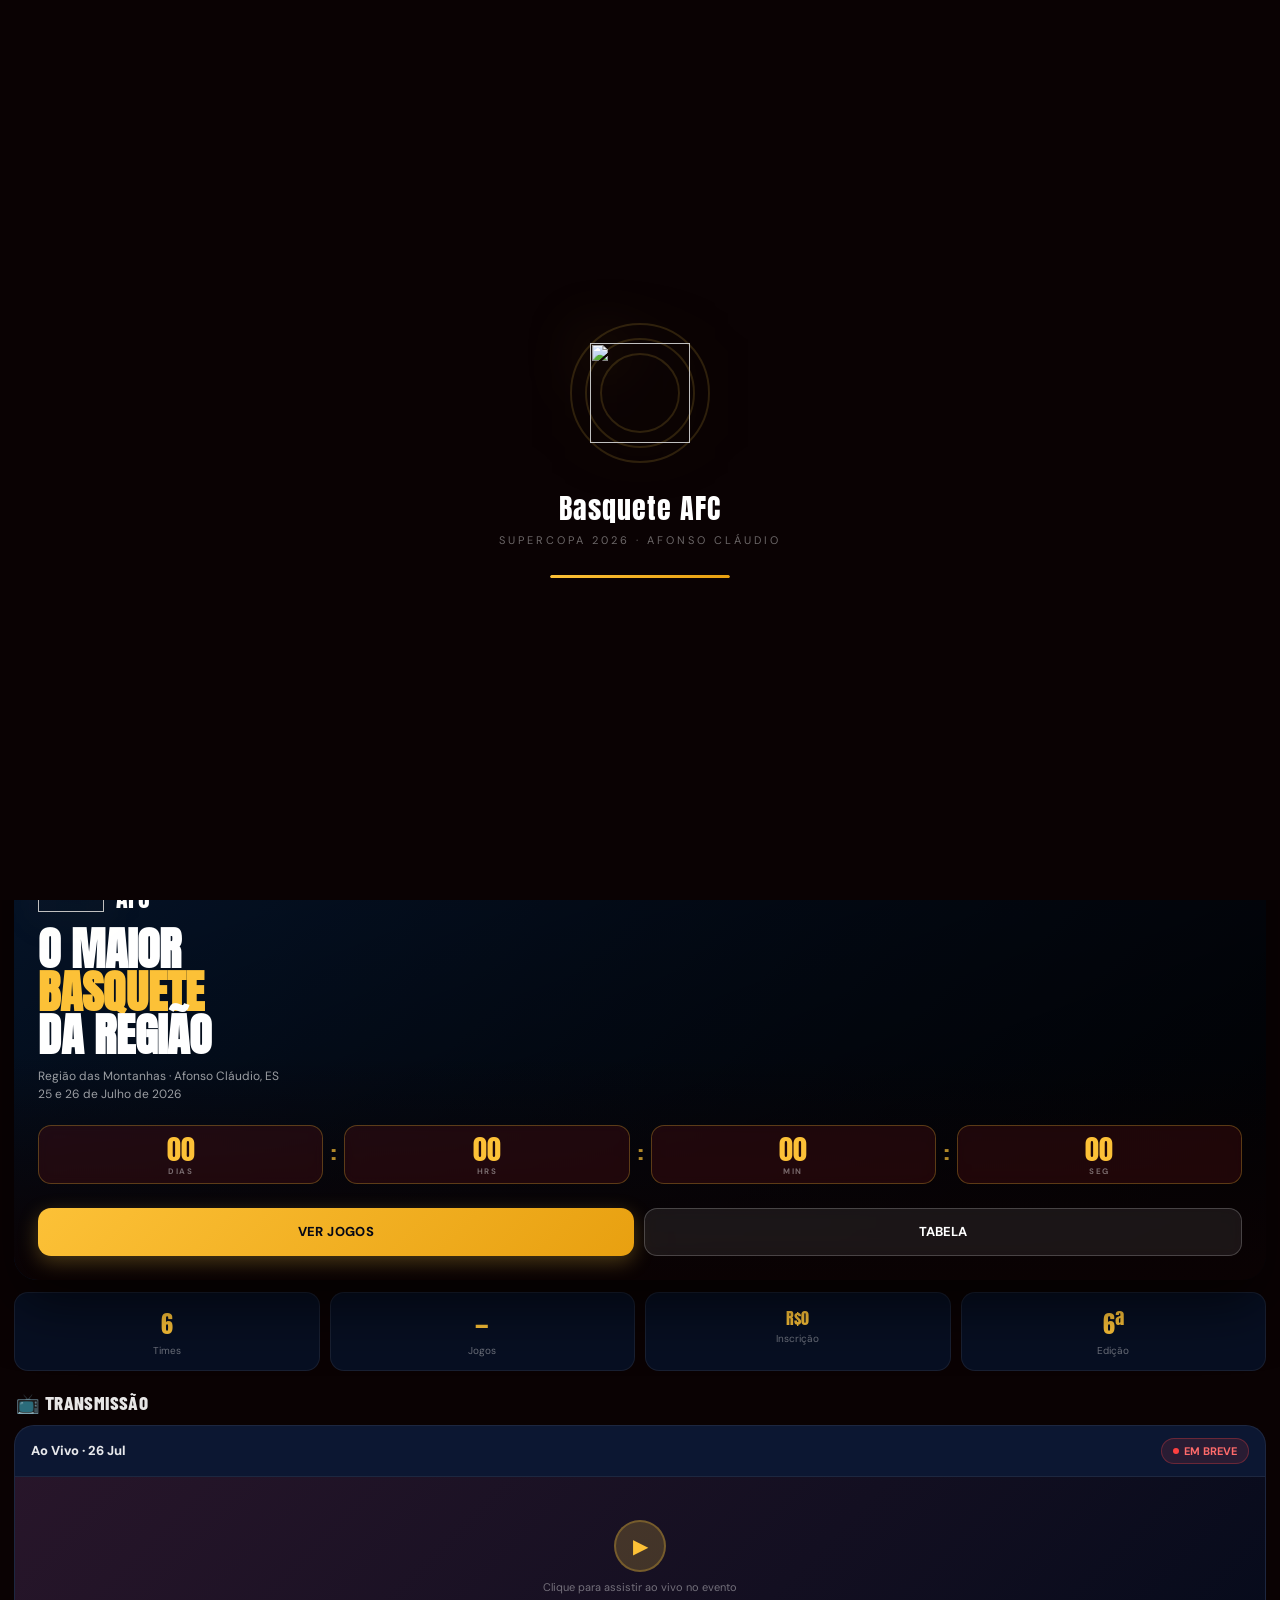
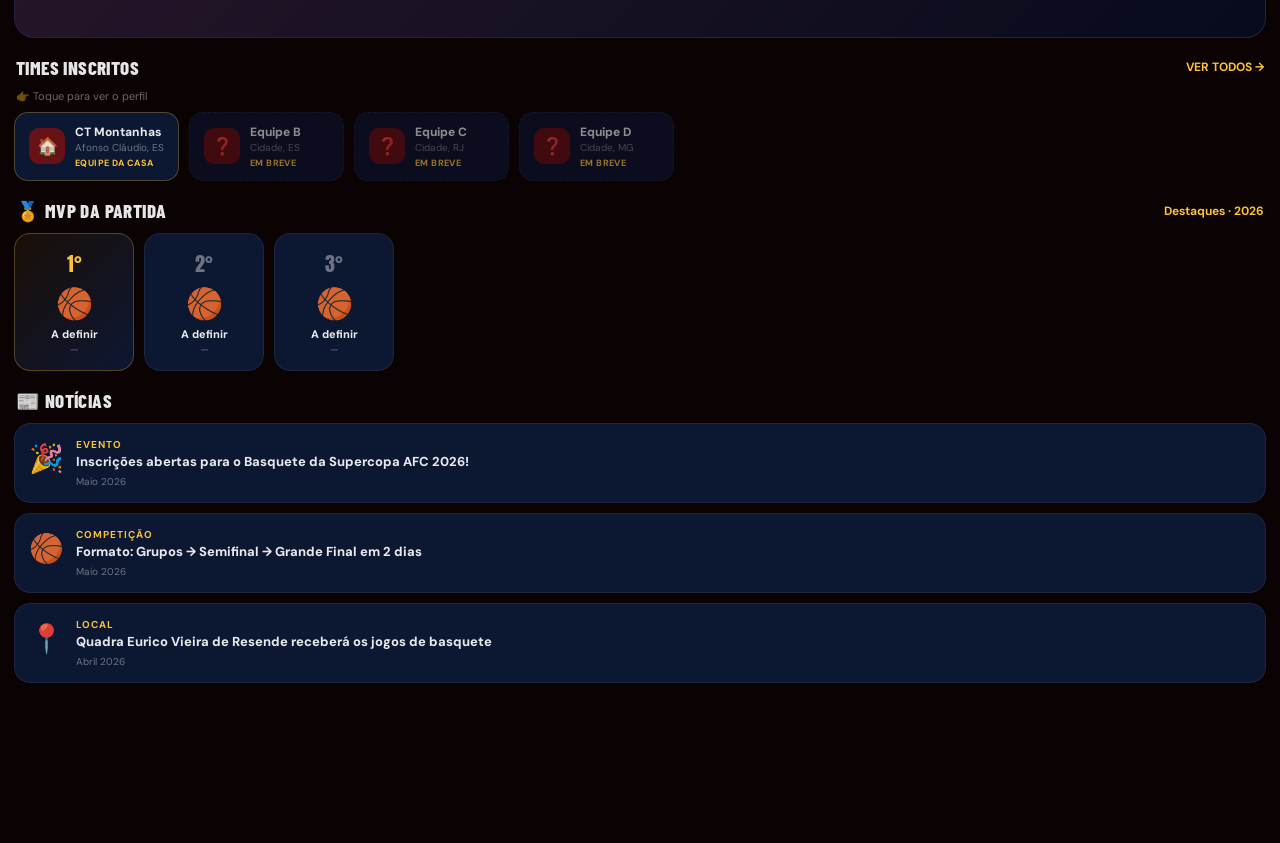
==== index.html @ 9bcd0f4d "Update index.html" ====
<!DOCTYPE html>
<html lang="pt-BR">
<head>
<meta charset="UTF-8">
<meta name="viewport" content="width=device-width, initial-scale=1.0, viewport-fit=cover">
<meta name="theme-color" content="#050816">
<meta name="apple-mobile-web-app-capable" content="yes">
<meta name="apple-mobile-web-app-status-bar-style" content="black-translucent">
<meta name="apple-mobile-web-app-title" content="Basquete AFC">
<title>Supercopa de Basquete AFC · 2026</title>
<link rel="preconnect" href="https://fonts.googleapis.com">
<link href="https://fonts.googleapis.com/css2?family=Anton&family=Barlow+Condensed:wght@400;600;700;800&family=DM+Sans:wght@400;500;700;800&display=swap" rel="stylesheet">
<style>
:root {
  --bg:#0a0203; --bg2:#120405; --bg3:#080202;
  --gold:#fcc137; --gold2:#bd772b; --gold-dim:rgba(252,193,55,0.15);
  --blue:#671217; --blue2:#500d11; --blue3:#3a090c;
  --red:#ff4040; --green:#22c55e;
  --card:rgba(8,18,40,0.85); --card2:rgba(14,25,55,0.92); --card3:rgba(20,35,75,0.7);
  --border:rgba(255,255,255,0.07); --border-gold:rgba(252,193,55,0.28); --border-blue:rgba(103,18,23,0.4);
  --text:rgba(255,255,255,0.90); --text2:rgba(255,255,255,0.65); --muted:rgba(255,255,255,0.40);
  --topbar:rgba(5,8,22,0.92); --nav:rgba(4,7,18,0.95);
  --shadow:0 8px 32px rgba(0,0,0,0.5);
  --r:20px; --r-sm:12px; --r-xs:8px;
}
body.day {
  --bg:#ffffff; --bg2:#f4f6fb; --bg3:#e8edf8;
  --gold:#F4C542; --gold2:#e8a010; --gold-dim:rgba(244,197,66,0.18);
  --blue:#671217; --blue2:#500d11; --blue3:#3a090c;
  --card:#ffffff; --card2:#f4f6fb; --card3:rgba(14,59,120,0.06);
  --border:rgba(14,59,120,0.13); --border-gold:rgba(244,197,66,0.55); --border-blue:rgba(14,59,120,0.25);
  --text:#0a1a3e; --text2:#2a3f6e; --muted:#7a8fb0;
  --topbar:#0E3B78; --nav:#0E3B78;
  --shadow:0 4px 20px rgba(14,59,120,0.14);
}
body.day .topbar { background: #0E3B78 !important; border-bottom: 2px solid #F4C542; }
body.day .topbar-title { color: #ffffff !important; }
body.day .icon-btn { color: #ffffff !important; }
body.day .live-dot-wrap { background: rgba(255,255,255,0.15) !important; color: #ffffff !important; }
body.day .live-dot { background: #F4C542 !important; }
body.day .bottom-nav { background: #0E3B78 !important; border-top: 2px solid #F4C542; }
body.day .nav-btn { color: rgba(255,255,255,0.55) !important; }
body.day .nav-btn.on { color: #F4C542 !important; }
body.day .card { background: #ffffff !important; border: 1px solid rgba(14,59,120,0.13) !important; }

*{margin:0;padding:0;box-sizing:border-box;-webkit-tap-highlight-color:transparent;}
html{scroll-behavior:smooth;}
body{background:var(--bg);color:var(--text);font-family:'DM Sans',sans-serif;min-height:100vh;overflow-x:hidden;transition:background .35s,color .35s;}
body::before{content:'';position:fixed;inset:0;z-index:0;pointer-events:none;
background:radial-gradient(circle at 15% 0%,rgba(103,18,23,.7) 0%,transparent 50%),
             radial-gradient(circle at 85% 100%,rgba(58,9,12,.8) 0%,transparent 50%);
  transition:opacity .35s;}
body.day::before{opacity:.04;}
a{text-decoration:none;color:inherit;}
button{font-family:'DM Sans',sans-serif;cursor:pointer;}
input,select,textarea{font-family:'DM Sans',sans-serif;}

/* SPLASH */
#splash{position:fixed;inset:0;z-index:9999;background:#0a0203;display:flex;flex-direction:column;align-items:center;justify-content:center;transition:opacity .6s,transform .7s cubic-bezier(.4,0,.2,1);}
#splash.out{opacity:0;transform:scale(1.05);pointer-events:none;}
.splash-rings{position:relative;width:140px;height:140px;display:flex;align-items:center;justify-content:center;margin-bottom:24px;}
.splash-ring{position:absolute;border-radius:50%;border:2px solid rgba(244,197,66,.15);animation:ringPulse 2s ease infinite;}
.splash-ring:nth-child(1){width:140px;height:140px;animation-delay:0s;}
.splash-ring:nth-child(2){width:110px;height:110px;animation-delay:.3s;}
.splash-ring:nth-child(3){width:80px;height:80px;animation-delay:.6s;}
@keyframes ringPulse{0%,100%{transform:scale(1);opacity:.15}50%{transform:scale(1.06);opacity:.4}}
.splash-logo-img{width:80px;height:80px;object-fit:contain;position:relative;z-index:1;animation:splashPop .8s cubic-bezier(.34,1.56,.64,1) .2s both;filter:drop-shadow(0 0 30px rgba(244,197,66,.5));border-radius:18px;}
@keyframes splashPop{from{opacity:0;transform:scale(.3) rotate(-15deg)}to{opacity:1;transform:scale(1) rotate(0)}}
.splash-name{font-family:'Anton',sans-serif;font-size:28px;letter-spacing:1px;color:#fff;animation:fadeUp .5s ease .9s both;}
.splash-ed{font-size:11px;color:rgba(255,255,255,.4);letter-spacing:3px;text-transform:uppercase;animation:fadeUp .5s ease 1.05s both;margin-top:4px;}
.splash-track{width:180px;height:3px;background:rgba(255,255,255,.08);border-radius:999px;margin-top:28px;overflow:hidden;animation:fadeUp .4s ease 1.1s both;}
.splash-fill{height:100%;background:linear-gradient(90deg,var(--gold),#e8a010);border-radius:999px;animation:fillBar 1.5s cubic-bezier(.4,0,.2,1) 1.1s both;}
@keyframes fillBar{from{width:0}to{width:100%}}
@keyframes fadeUp{from{opacity:0;transform:translateY(14px)}to{opacity:1;transform:translateY(0)}}

/* TOPBAR */
.topbar{position:sticky;top:0;z-index:200;min-height:64px;display:flex;align-items:center;justify-content:space-between;padding-left:16px;padding-right:16px;padding-top:max(env(safe-area-inset-top,0px),12px);padding-bottom:12px;background:var(--topbar);backdrop-filter:blur(24px);border-bottom:1px solid var(--border);transition:background .35s;}
.brand{display:flex;align-items:center;gap:10px;}
.brand-logo{width:42px;height:42px;object-fit:contain;filter:drop-shadow(0 2px 8px rgba(244,197,66,.35));}
.brand-text small{display:block;font-size:10px;color:var(--gold);font-weight:700;letter-spacing:2px;text-transform:uppercase;}
.brand-text h1{font-family:'Anton',sans-serif;font-size:15px;line-height:1.1;}
.live-pill{display:flex;align-items:center;gap:5px;background:rgba(255,64,64,.12);border:1px solid rgba(255,64,64,.3);padding:5px 11px;border-radius:999px;font-size:11px;font-weight:700;color:#ff6b6b;}
.live-dot{width:6px;height:6px;border-radius:50%;background:var(--red);animation:blink 1.4s infinite;}
@keyframes blink{0%,100%{opacity:1}50%{opacity:.2}}
.icon-btn{width:36px;height:36px;border-radius:10px;border:1px solid var(--border);background:var(--card);display:flex;align-items:center;justify-content:center;font-size:17px;}

/* PAGES */
main{position:relative;z-index:1;padding-bottom:160px;}
.page{display:none;}
.page.active{display:block;animation:pgIn .3s ease;}
@keyframes pgIn{from{opacity:0;transform:translateY(10px)}to{opacity:1;transform:translateY(0)}}

/* TICKER */
.ticker{margin:12px 14px 0;height:48px;border-radius:14px;background:linear-gradient(135deg,rgba(103,18,23,.45),rgba(8,18,40,.8));border:1px solid var(--border-gold);overflow:hidden;display:flex;align-items:center;}
.ticker-inner{display:flex;align-items:center;white-space:nowrap;animation:tick 20s linear infinite;will-change:transform;}
.ticker-item{display:inline-flex;align-items:center;gap:6px;padding:0 20px;font-size:12px;font-weight:700;color:var(--gold);}
.ticker-sep{color:rgba(244,197,66,.3);font-size:8px;}
@keyframes tick{0%{transform:translateX(0)}100%{transform:translateX(-50%)}}

/* HERO */
.hero{position:relative;margin:12px 14px 0;border-radius:24px;overflow:hidden;min-height:420px;box-shadow:0 24px 60px rgba(0,0,0,.6);}
.hero-bg{position:absolute;inset:0;background-size:cover;background-position:center 28%;transition:filter .4s;}
.hero-ov{position:absolute;inset:0;background:linear-gradient(160deg,rgba(0,0,0,.52) 0%,rgba(0,0,0,.88) 100%);}
.hero-fade{position:absolute;inset:0;background:linear-gradient(to top,var(--bg) 0%,transparent 44%);pointer-events:none;}
.hero-body{position:relative;z-index:2;padding:28px 24px 24px;}
.hero-badge{display:inline-flex;align-items:center;gap:6px;background:rgba(255,64,64,.12);border:1px solid rgba(255,64,64,.3);padding:7px 14px;border-radius:999px;margin-bottom:18px;font-size:11px;font-weight:700;color:#ff7070;letter-spacing:.8px;}
.hero-logorow{display:flex;align-items:center;gap:12px;margin-bottom:16px;}
.hero-logorow img{width:66px;height:66px;object-fit:contain;filter:drop-shadow(0 4px 16px rgba(244,197,66,.5));}
.hero-logorow-text .ed{font-size:10px;color:var(--gold);font-weight:700;letter-spacing:2px;text-transform:uppercase;}
.hero-logorow-text .ht{font-family:'Anton',sans-serif;font-size:24px;line-height:1;color:#fff;text-transform:uppercase;}
.hero h2{font-family:'Anton',sans-serif;font-size:46px;line-height:.93;text-transform:uppercase;color:#fff;margin-bottom:10px;}
.hero h2 em{color:var(--gold);font-style:normal;}
.hero-sub{font-size:12px;color:rgba(255,255,255,.6);margin-bottom:22px;line-height:1.5;}
.cdown{display:flex;gap:8px;margin-bottom:24px;}
.cd{flex:1;background:rgba(103,18,23,.28);border:1px solid var(--border-gold);border-radius:13px;padding:9px 4px 7px;display:flex;flex-direction:column;align-items:center;backdrop-filter:blur(6px);}
.cd-n{font-family:'Anton',sans-serif;font-size:28px;color:var(--gold);line-height:1;min-width:36px;text-align:center;}
.cd-n.flipping{animation:cdFlip .22s ease;}
@keyframes cdFlip{0%{transform:scaleY(1);opacity:1}50%{transform:scaleY(0);opacity:0}100%{transform:scaleY(1);opacity:1}}
.cd-l{font-size:8px;color:rgba(255,255,255,.4);font-weight:700;letter-spacing:1.5px;text-transform:uppercase;margin-top:3px;}
.cd-sep{display:flex;align-items:center;font-family:'Anton',sans-serif;font-size:22px;color:var(--gold);padding-bottom:2px;opacity:.7;}
.hero-btns{display:flex;gap:10px;}
.btn-gold{flex:1;height:48px;border-radius:13px;border:none;background:linear-gradient(135deg,var(--gold),#e8a010);color:#050816;font-weight:800;font-size:13px;letter-spacing:.4px;box-shadow:0 6px 20px rgba(244,197,66,.28);transition:transform .12s;}
.btn-gold:active{transform:scale(.97);}
.btn-ghost{flex:1;height:48px;border-radius:13px;border:1px solid rgba(255,255,255,.2);background:rgba(255,255,255,.08);color:#fff;font-weight:700;font-size:13px;backdrop-filter:blur(8px);transition:background .15s;}
.btn-ghost:active{background:rgba(255,255,255,.18);}

/* STATS GRID */
.stats-grid{display:grid;grid-template-columns:repeat(4,1fr);gap:10px;margin:12px 14px 0;}
.stat{background:var(--card);border:1px solid var(--border);border-radius:14px;padding:13px 8px;text-align:center;transition:background .35s,border .35s;}
.stat-n{font-family:'Anton',sans-serif;font-size:24px;color:var(--gold);}
.stat-l{font-size:10px;color:var(--muted);margin-top:2px;line-height:1.3;}

/* SECTION HEADER */
.sec{padding:20px 16px 10px;display:flex;align-items:center;justify-content:space-between;}
.sec-title{font-family:'Barlow Condensed',sans-serif;font-size:19px;font-weight:800;text-transform:uppercase;letter-spacing:.4px;}
.sec-link{font-size:12px;color:var(--gold);font-weight:700;cursor:pointer;}

/* TEAM CHIPS */
.hscroll{display:flex;gap:10px;padding:0 14px;overflow-x:auto;scroll-snap-type:x mandatory;}
.hscroll::-webkit-scrollbar{display:none;}
.team-chip{flex-shrink:0;scroll-snap-align:start;background:var(--card2);border:1px solid var(--border);border-radius:14px;padding:11px 14px;display:flex;align-items:center;gap:10px;min-width:155px;cursor:pointer;transition:transform .12s,border .35s,background .35s;}
.team-chip:active{transform:scale(.96);}
.team-chip.gold{border-color:var(--border-gold);}
.tc-av{width:36px;height:36px;border-radius:10px;background:var(--blue);display:flex;align-items:center;justify-content:center;font-size:17px;flex-shrink:0;}
.tc-name{font-weight:800;font-size:12px;}
.tc-city{font-size:10px;color:var(--muted);margin-top:1px;}
.tc-badge{font-size:9px;color:var(--gold);font-weight:700;letter-spacing:.4px;margin-top:3px;}

/* MVP STRIP */
.mvp-strip{display:flex;gap:10px;padding:0 14px;overflow-x:auto;}
.mvp-strip::-webkit-scrollbar{display:none;}
.mvp-card{flex-shrink:0;background:var(--card2);border:1px solid var(--border);border-radius:16px;padding:14px 12px;width:120px;text-align:center;transition:background .35s,border .35s;}
.mvp-card.no1{border-color:var(--border-gold);background:linear-gradient(135deg,rgba(244,197,66,.07),rgba(14,25,55,.92));}
.mvp-rank{font-family:'Anton',sans-serif;font-size:20px;color:var(--gold);}
.mvp-av{font-size:30px;margin:5px 0;}
.mvp-nm{font-weight:800;font-size:11px;line-height:1.2;}
.mvp-tm{font-size:10px;color:var(--muted);margin-top:2px;}

/* NEWS */
.news-list{padding:0 14px;display:flex;flex-direction:column;gap:10px;}
.news-card{background:var(--card2);border:1px solid var(--border);border-radius:16px;padding:14px;display:flex;gap:12px;align-items:flex-start;transition:background .35s,border .35s;cursor:pointer;}
.news-ic{font-size:28px;flex-shrink:0;margin-top:2px;}
.news-tag{font-size:10px;color:var(--gold);font-weight:700;letter-spacing:1px;text-transform:uppercase;margin-bottom:3px;}
.news-title{font-size:13px;font-weight:800;line-height:1.3;}
.news-date{font-size:10px;color:var(--muted);margin-top:4px;}

/* PAGE TITLE */
.ptitle{padding:16px 16px 12px;font-family:'Barlow Condensed',sans-serif;font-size:26px;font-weight:800;text-transform:uppercase;letter-spacing:.4px;}
.ptitle span{color:var(--gold);}

/* TABS */
.tabs{display:flex;gap:7px;padding:0 14px 12px;overflow-x:auto;}
.tabs::-webkit-scrollbar{display:none;}
.tab{flex-shrink:0;padding:7px 14px;border-radius:999px;border:1px solid var(--border);background:var(--card);color:var(--muted);font-size:12px;font-weight:700;cursor:pointer;transition:.15s;}
.tab.on{background:var(--gold);border-color:var(--gold);color:#050816;}

/* SEARCH */
.search-wrap{margin:0 14px 12px;position:relative;}
.search-ic{position:absolute;left:13px;top:50%;transform:translateY(-50%);font-size:15px;pointer-events:none;}
.search-inp{width:100%;height:42px;border-radius:12px;border:1px solid var(--border);background:var(--card2);color:var(--text);font-size:13px;padding:0 14px 0 38px;outline:none;transition:border .2s,background .35s;}
.search-inp:focus{border-color:var(--border-gold);}

/* PULL REFRESH */
.pull-bar{height:0;overflow:hidden;display:flex;align-items:center;justify-content:center;gap:8px;font-size:12px;color:var(--muted);font-weight:700;transition:height .3s;}
.pull-bar.show{height:44px;}
.pull-spin{width:16px;height:16px;border:2px solid var(--border-gold);border-top-color:var(--gold);border-radius:50%;animation:spin .6s linear infinite;}
@keyframes spin{to{transform:rotate(360deg)}}

/* GAME CARDS */
.cards{padding:0 14px;display:flex;flex-direction:column;gap:11px;}
.gc{background:var(--card2);border:1px solid var(--border);border-radius:var(--r);padding:15px;position:relative;overflow:hidden;transition:background .35s,border .35s;}
.gc.live-card{border-color:rgba(255,64,64,.4);}
.gc.live-card::after{content:'';position:absolute;top:0;left:0;right:0;height:2px;background:linear-gradient(90deg,transparent,var(--red),transparent);animation:scan 1.8s linear infinite;}
@keyframes scan{from{transform:translateX(-100%)}to{transform:translateX(100%)}}
.gc-top{display:flex;align-items:center;justify-content:space-between;margin-bottom:13px;}
.gc-phase{font-size:10px;color:var(--muted);font-weight:700;letter-spacing:.5px;text-transform:uppercase;}
.gc-dt{font-size:10px;color:var(--muted);}
.gc-mid{display:flex;align-items:center;justify-content:space-between;gap:6px;}
.gc-t{flex:1;display:flex;flex-direction:column;align-items:center;gap:5px;}
.gc-t-ic{width:50px;height:50px;border-radius:13px;background:var(--blue2);display:flex;align-items:center;justify-content:center;font-size:22px;}
.gc-t-nm{font-size:12px;font-weight:800;text-align:center;line-height:1.2;}
.gc-sc{text-align:center;min-width:60px;}
.gc-sc-num{font-family:'Anton',sans-serif;font-size:40px;color:var(--gold);line-height:1;letter-spacing:2px;}
.gc-vs{font-family:'Anton',sans-serif;font-size:24px;color:var(--muted);}
.gc-sc-sets{font-size:10px;color:var(--muted);margin-top:2px;}
.gc-bot{display:flex;align-items:center;justify-content:space-between;margin-top:12px;padding-top:10px;border-top:1px solid var(--border);}
.gc-loc{font-size:10px;color:var(--muted);}
.gc-actions{display:flex;gap:7px;align-items:center;}
.btn-watch{height:28px;padding:0 11px;border-radius:8px;border:1px solid var(--border-gold);background:transparent;color:var(--gold);font-size:10px;font-weight:700;cursor:pointer;transition:.15s;}
.btn-watch.on{background:rgba(34,197,94,.12);border-color:rgba(34,197,94,.4);color:#22c55e;}
.grp-lbl{font-size:10px;font-weight:800;color:var(--gold);letter-spacing:1.2px;text-transform:uppercase;padding:14px 14px 6px;border-bottom:1px solid var(--border-gold);margin-bottom:8px;}

/* TABLE */
.tbl-wrap{margin:0 14px;border-radius:16px;overflow:hidden;border:1px solid var(--border);}
.tbl-head{display:grid;grid-template-columns:32px 1fr 32px 32px 32px 40px 44px;background:rgba(103,18,23,.3);padding:9px 14px;border-bottom:1px solid var(--border);}
.th{font-size:10px;color:var(--gold);font-weight:800;letter-spacing:.5px;text-align:center;text-transform:uppercase;}
.tbl-row{display:grid;grid-template-columns:32px 1fr 32px 32px 32px 40px 44px;padding:11px 14px;border-bottom:1px solid var(--border);transition:background .15s;cursor:pointer;}
.tbl-row:last-child{border-bottom:none;}
.tbl-row.top2{background:rgba(244,197,66,.05);}
.td{font-size:12px;text-align:center;display:flex;align-items:center;justify-content:center;}
.td-nm{text-align:left;justify-content:flex-start;font-weight:800;font-size:11px;gap:5px;overflow:hidden;}
.td-pos{font-family:'Anton',sans-serif;font-size:15px;color:var(--muted);}
.td-pos.g{color:var(--gold);}
.td-pts{font-family:'Anton',sans-serif;font-size:15px;color:var(--gold);}
.td-bdg{font-size:8px;color:var(--gold);background:rgba(244,197,66,.12);padding:1px 5px;border-radius:4px;}

/* BRACKET */
.bracket-scroll{overflow-x:auto;padding:0 14px 14px;}
.bracket-scroll::-webkit-scrollbar{display:none;}
.bracket-inner{display:flex;gap:20px;min-width:700px;}
.b-col{flex:1;display:flex;flex-direction:column;gap:14px;}
.b-col h3{font-family:'Anton',sans-serif;font-size:14px;color:var(--gold);text-transform:uppercase;letter-spacing:.4px;margin-bottom:4px;text-align:center;}
.match-card{background:var(--card2);border:1px solid var(--border);border-radius:14px;padding:12px;transition:background .35s;}
.match-card.final{border-color:var(--border-gold);background:linear-gradient(135deg,rgba(244,197,66,.07),rgba(14,25,55,.95));}
.m-meta{font-size:10px;color:var(--muted);font-weight:700;letter-spacing:.5px;margin-bottom:8px;text-align:center;}
.mt{display:flex;align-items:center;gap:7px;padding:5px 0;border-bottom:1px solid var(--border);}
.mt:last-child{border-bottom:none;}
.mt-ic{width:22px;text-align:center;font-size:14px;}
.mt-nm{flex:1;font-size:11px;font-weight:800;}
.mt-sc{font-family:'Anton',sans-serif;font-size:15px;min-width:24px;text-align:center;}
.mt-sc.empty{color:var(--muted);}
.mt-sc.winner{color:var(--gold);}
.mt-sc.loser{color:var(--muted);opacity:.5;}
.champ-card{margin-top:14px;background:linear-gradient(135deg,rgba(244,197,66,.15),rgba(103,18,23,.25));border:1px solid var(--border-gold);border-radius:16px;padding:18px;text-align:center;position:relative;overflow:hidden;}
.champ-ic{font-size:36px;margin-bottom:6px;}
.champ-nm{font-family:'Anton',sans-serif;font-size:20px;color:var(--gold);}
.champ-lbl{font-size:11px;color:var(--muted);margin-top:4px;letter-spacing:1px;text-transform:uppercase;}
.cp{position:absolute;animation:confettiFall linear both;}
@keyframes confettiFall{0%{transform:translateY(-10px) rotate(0);opacity:1}100%{transform:translateY(60px) rotate(360deg);opacity:0}}
.auto-badge{display:inline-flex;align-items:center;gap:6px;background:rgba(34,197,94,.1);border:1px solid rgba(34,197,94,.3);padding:6px 13px;border-radius:999px;font-size:11px;font-weight:700;color:#22c55e;}

/* SCHEDULE */
.schedule-day{margin:0 14px 14px;background:var(--card2);border:1px solid var(--border);border-radius:var(--r);overflow:hidden;transition:background .35s,border .35s;}
.sched-day-hd{display:flex;align-items:center;gap:10px;padding:13px 16px;background:rgba(103,18,23,.25);border-bottom:1px solid var(--border);}
.sched-day-pill{background:var(--gold);color:#050816;font-family:'Barlow Condensed',sans-serif;font-size:13px;font-weight:800;padding:3px 10px;border-radius:6px;letter-spacing:1px;}
.sched-day-lbl{font-size:12px;color:var(--text2);font-weight:700;}
.sched-row{display:flex;align-items:flex-start;gap:12px;padding:12px 16px;border-bottom:1px solid var(--border);}
.sched-row:last-child{border-bottom:none;}
.sched-time{font-family:'Barlow Condensed',sans-serif;font-size:17px;font-weight:700;color:var(--gold);min-width:46px;line-height:1;}
.sched-info{flex:1;}
.sched-info strong{display:block;font-size:12px;font-weight:800;line-height:1.3;}
.sched-info span{font-size:11px;color:var(--muted);margin-top:2px;display:block;}
.sched-loc{font-size:10px;color:var(--muted);text-align:right;min-width:50px;padding-top:2px;line-height:1.3;}

/* MAIS */
.mais-grid{display:grid;grid-template-columns:repeat(3,1fr);gap:10px;padding:0 14px;}
.mais-card{background:var(--card2);border:1px solid var(--border);border-radius:16px;padding:14px 10px;text-align:center;cursor:pointer;transition:transform .12s,background .35s,border .35s;}
.mais-card:active{transform:scale(.95);}
.mais-card.full{grid-column:span 3;display:flex;align-items:center;gap:14px;text-align:left;padding:14px 16px;}
.mais-card-ic{font-size:26px;margin-bottom:6px;}
.mais-card-lbl{font-size:12px;font-weight:800;}
.mais-card-sub{font-size:10px;color:var(--muted);margin-top:2px;}
.mais-admin-card{grid-column:span 3;background:rgba(255,64,64,.06);border:1px solid rgba(255,64,64,.2);border-radius:15px;padding:14px 16px;display:flex;align-items:center;gap:12px;cursor:pointer;transition:.18s;}
.info-block{margin:12px 14px;background:var(--card2);border:1px solid var(--border);border-radius:16px;padding:16px;transition:background .35s,border .35s;}
.info-block h4{font-family:'Barlow Condensed',sans-serif;font-size:16px;font-weight:800;text-transform:uppercase;margin-bottom:12px;color:var(--gold);}
.info-row{display:flex;align-items:flex-start;gap:11px;padding:8px 0;border-bottom:1px solid var(--border);}
.info-row:last-child{border-bottom:none;}
.ir-ic{font-size:18px;flex-shrink:0;margin-top:1px;}
.ir-lbl{font-size:11px;color:var(--muted);margin-bottom:2px;}
.ir-val{font-size:12px;font-weight:700;}
.faq-wrap{padding:0 14px;}
.faq-item{background:var(--card2);border:1px solid var(--border);border-radius:14px;margin-bottom:8px;overflow:hidden;transition:background .35s,border .35s;}
.faq-q{display:flex;align-items:center;justify-content:space-between;padding:13px 16px;font-size:13px;font-weight:800;cursor:pointer;}
.faq-arrow{font-size:11px;color:var(--muted);transition:transform .2s;}
.faq-item.open .faq-arrow{transform:rotate(180deg);}
.faq-a{display:none;padding:0 16px 13px;font-size:12px;color:var(--text2);line-height:1.6;}
.faq-item.open .faq-a{display:block;}
.cta-block{margin:14px 14px 0;background:linear-gradient(135deg,rgba(103,18,23,.5),rgba(5,8,22,.8));border:1px solid var(--border-gold);border-radius:20px;padding:22px 18px;text-align:center;}
.cta-block h3{font-family:'Anton',sans-serif;font-size:22px;text-transform:uppercase;color:var(--gold);margin-bottom:6px;}
.cta-block p{font-size:12px;color:var(--muted);margin-bottom:16px;line-height:1.5;}
.cta-block a{display:block;height:48px;border-radius:14px;background:linear-gradient(135deg,var(--gold),#e8a010);color:#050816;font-weight:800;font-size:14px;display:flex;align-items:center;justify-content:center;letter-spacing:.3px;}

/* TEAM MODAL */
#teamModal{position:fixed;inset:0;z-index:3000;background:rgba(0,0,0,.7);display:none;align-items:flex-end;justify-content:center;backdrop-filter:blur(6px);}
#teamModal.on{display:flex;}
.tm-sheet{background:var(--bg2);border-radius:28px 28px 0 0;padding:22px 20px 44px;width:100%;max-width:500px;max-height:88vh;overflow-y:auto;}
.tm-handle{width:40px;height:4px;background:rgba(255,255,255,.12);border-radius:999px;margin:0 auto 16px;}
.tm-header{display:flex;align-items:center;gap:13px;margin-bottom:14px;}
.tm-av{width:56px;height:56px;border-radius:16px;background:var(--blue2);display:flex;align-items:center;justify-content:center;font-size:26px;flex-shrink:0;}
.tm-name{font-family:'Anton',sans-serif;font-size:22px;text-transform:uppercase;}
.tm-city{font-size:12px;color:var(--muted);margin-top:3px;}
.tm-badge-row{display:flex;gap:7px;flex-wrap:wrap;margin-bottom:14px;}
.tm-badge{font-size:10px;font-weight:700;background:rgba(244,197,66,.12);border:1px solid var(--border-gold);color:var(--gold);padding:4px 10px;border-radius:6px;}
.tm-insta{font-size:10px;font-weight:700;background:rgba(14,59,120,.2);border:1px solid var(--border-blue);color:var(--text2);padding:4px 10px;border-radius:6px;text-decoration:none;}
.tm-section{font-size:10px;font-weight:800;color:var(--gold);letter-spacing:1.2px;text-transform:uppercase;margin:14px 0 8px;padding-bottom:4px;border-bottom:1px solid var(--border);}
.tm-info-grid{display:grid;grid-template-columns:1fr 1fr;gap:8px;margin-bottom:4px;}
.tm-info-card{background:var(--card);border:1px solid var(--border);border-radius:12px;padding:11px 12px;text-align:center;}
.tm-info-ic{font-size:20px;margin-bottom:4px;}
.tm-info-lbl{font-size:9px;color:var(--muted);letter-spacing:.5px;text-transform:uppercase;}
.tm-info-val{font-size:12px;font-weight:800;margin-top:3px;}
.tm-stats{display:flex;gap:8px;margin-bottom:8px;}
.ts{flex:1;background:var(--card);border:1px solid var(--border);border-radius:12px;padding:11px 8px;text-align:center;}
.ts.highlight{border-color:var(--border-gold);}
.ts-n{font-family:'Anton',sans-serif;font-size:28px;color:var(--gold);}
.ts-l{font-size:9px;color:var(--muted);text-transform:uppercase;letter-spacing:.5px;margin-top:2px;}
.tm-update-note{display:flex;align-items:center;gap:6px;font-size:10px;color:var(--muted);margin-bottom:4px;}
.player-row{display:flex;align-items:center;gap:10px;padding:9px 0;border-bottom:1px solid var(--border);}
.player-row:last-child{border-bottom:none;}
.pr-num{font-family:'Anton',sans-serif;font-size:16px;color:var(--gold);min-width:32px;}
.pr-name{flex:1;font-size:12px;font-weight:800;}
.pr-pos{font-size:10px;color:var(--muted);background:var(--card);border:1px solid var(--border);padding:2px 7px;border-radius:5px;}
.modal-close{position:absolute;top:20px;right:20px;width:34px;height:34px;border-radius:50%;background:rgba(255,255,255,.1);border:none;color:var(--text);font-size:16px;display:flex;align-items:center;justify-content:center;cursor:pointer;}

/* ADMIN */
#adminModal{position:fixed;inset:0;z-index:4000;background:rgba(0,0,0,.7);display:none;align-items:flex-end;justify-content:center;backdrop-filter:blur(6px);}
#adminModal.on{display:flex;}
.adm-sheet{background:var(--bg2);border-radius:28px 28px 0 0;padding:22px 20px 40px;width:100%;max-width:500px;max-height:90vh;overflow-y:auto;position:relative;}
.adm-tabs{display:flex;gap:6px;margin-bottom:16px;flex-wrap:wrap;}
.adm-tab{padding:6px 11px;border-radius:8px;border:1px solid var(--border);background:var(--card);color:var(--muted);font-size:11px;font-weight:700;cursor:pointer;}
.adm-tab.on{background:var(--gold);color:#050816;border-color:transparent;}
.adm-lbl{font-size:11px;font-weight:800;color:var(--muted);text-transform:uppercase;letter-spacing:.5px;margin:12px 0 5px;}
.adm-inp{width:100%;height:40px;border-radius:11px;border:1px solid var(--border);background:var(--card2);color:var(--text);font-size:13px;padding:0 12px;outline:none;margin-bottom:8px;}
.adm-inp:focus{border-color:var(--border-gold);}
.adm-select{width:100%;height:40px;border-radius:11px;border:1px solid var(--border);background:var(--card2);color:var(--text);font-size:13px;padding:0 12px;outline:none;margin-bottom:8px;}
.adm-score-row{display:flex;align-items:center;gap:8px;margin-bottom:10px;}
.adm-sc-inp{width:52px;height:44px;border-radius:11px;border:1px solid var(--border-gold);background:var(--card);color:var(--gold);font-family:'Anton',sans-serif;font-size:22px;text-align:center;outline:none;}
.adm-sep{font-family:'Anton',sans-serif;font-size:20px;color:var(--muted);}
.adm-set-row{display:flex;align-items:center;gap:8px;margin-bottom:8px;}
.adm-set-lbl{font-size:11px;color:var(--muted);white-space:nowrap;}
.adm-team-row{display:flex;gap:8px;}
.adm-actions{display:flex;gap:8px;margin-top:14px;}
.adm-cancel{flex:1;height:42px;border-radius:11px;border:1px solid var(--border);background:transparent;color:var(--muted);font-weight:700;font-size:13px;}
.adm-save{flex:2;height:42px;border-radius:11px;border:none;background:linear-gradient(135deg,var(--gold),#e8a010);color:#050816;font-weight:800;font-size:13px;}
.adm-section h4{font-size:13px;font-weight:800;margin-bottom:10px;}

/* LIVE VIDEO */
.live-video-card{margin:0 14px;background:var(--card2);border:1px solid var(--border);border-radius:var(--r);overflow:hidden;transition:background .35s,border .35s;}
.lv-header{display:flex;align-items:center;justify-content:space-between;padding:12px 16px;border-bottom:1px solid var(--border);}
.lv-header strong{font-size:13px;font-weight:800;}
.lv-placeholder{height:160px;background:linear-gradient(135deg,rgba(103,18,23,.3),rgba(5,8,22,.8));display:flex;flex-direction:column;align-items:center;justify-content:center;gap:8px;cursor:pointer;}
.lv-play{width:52px;height:52px;border-radius:50%;background:rgba(244,197,66,.2);border:2px solid var(--border-gold);display:flex;align-items:center;justify-content:center;font-size:20px;color:var(--gold);}
.lv-sub{font-size:11px;color:var(--muted);text-align:center;}

/* FIREWORKS */
#fireworks{position:fixed;inset:0;z-index:9000;pointer-events:none;}
#fireworks.on{pointer-events:none;}
.fw-particle{position:absolute;width:6px;height:6px;border-radius:50%;animation:fw .8s ease-out both;}
@keyframes fw{0%{transform:translate(0,0);opacity:1}100%{transform:translate(var(--tx),var(--ty));opacity:0}}

/* TOAST */
#toast{position:fixed;bottom:100px;left:50%;transform:translateX(-50%) translateY(20px);background:rgba(14,25,55,.96);border:1px solid var(--border-gold);border-radius:999px;padding:10px 20px;font-size:13px;font-weight:700;color:#fff;z-index:9500;opacity:0;transition:all .3s;pointer-events:none;white-space:nowrap;max-width:90vw;text-align:center;}
#toast.show{opacity:1;transform:translateX(-50%) translateY(0);}

/* BOTTOM NAV */
.bnav{position:fixed;bottom:0;left:0;right:0;z-index:300;background:var(--nav);border-top:1px solid var(--border);display:flex;padding-bottom:max(env(safe-area-inset-bottom,0px),8px);}
.nav-btn{flex:1;display:flex;flex-direction:column;align-items:center;justify-content:center;gap:3px;padding:9px 4px 6px;background:none;border:none;color:var(--muted);font-size:10px;font-weight:700;letter-spacing:.3px;transition:color .15s;cursor:pointer;}
.nav-btn.on{color:var(--gold);}
.ni{font-size:20px;line-height:1;}

/* MAP/LOCAL */
.map-wrap{margin:12px 14px;border-radius:16px;overflow:hidden;height:260px;}
.map-wrap iframe{width:100%;height:100%;border:none;}
.gps-btn{display:flex;align-items:center;justify-content:center;gap:8px;margin:10px 14px;height:44px;border-radius:12px;background:linear-gradient(135deg,var(--gold),#e8a010);color:#050816;font-weight:800;font-size:13px;text-decoration:none;}
.poi-group{font-size:10px;font-weight:800;color:var(--gold);text-transform:uppercase;letter-spacing:1.2px;padding:14px 14px 6px;border-bottom:1px solid var(--border-gold);}
.poi-card{margin:0 14px 8px;background:var(--card2);border:1px solid var(--border);border-radius:14px;padding:12px 14px;display:flex;align-items:center;gap:12px;transition:background .35s,border .35s;}
.poi-card.hl{border-color:var(--border-gold);}
.poi-emoji{font-size:26px;flex-shrink:0;}
.poi-info{flex:1;min-width:0;}
.poi-type{font-size:9px;color:var(--muted);text-transform:uppercase;letter-spacing:.5px;}
.poi-name{font-size:12px;font-weight:800;line-height:1.3;}
.poi-name.gd{color:var(--gold);}
.poi-addr{font-size:11px;color:var(--muted);margin-top:2px;}
.poi-detail{font-size:10px;color:var(--muted);margin-top:3px;line-height:1.5;}
.poi-maps{flex-shrink:0;padding:6px 11px;border-radius:8px;border:1px solid var(--border-gold);background:transparent;color:var(--gold);font-size:10px;font-weight:800;text-decoration:none;}

/* THEME TOGGLE */
.theme-block{margin:12px 14px;background:var(--card2);border:1px solid var(--border);border-radius:16px;padding:14px 16px;display:flex;align-items:center;gap:12px;transition:background .35s,border .35s;}
.th-ic{font-size:22px;flex-shrink:0;}
.th-text{flex:1;}
.th-label{font-size:13px;font-weight:800;}
.th-sub{font-size:10px;color:var(--muted);margin-top:2px;}
.th-switch{position:relative;width:44px;height:24px;flex-shrink:0;}
.th-switch input{opacity:0;width:0;height:0;}
.th-slider{position:absolute;inset:0;border-radius:999px;background:var(--border-blue);border:1px solid var(--border);transition:.3s;cursor:pointer;}
.th-slider::before{content:'';position:absolute;width:18px;height:18px;left:3px;bottom:3px;border-radius:50%;background:var(--muted);transition:.3s;}
input:checked~.th-slider{background:rgba(244,197,66,.2);border-color:var(--border-gold);}
input:checked~.th-slider::before{transform:translateX(20px);background:var(--gold);}
.th-thumb{font-size:14px;}

/* SPORTS BANNER */
.sports-banner{position:relative;margin:12px 14px 0;border-radius:20px;overflow:hidden;height:190px;}
.sb-bg{position:absolute;inset:0;background-size:cover;background-position:center 35%;transition:transform .5s ease;}
.sports-banner:hover .sb-bg{transform:scale(1.04);}
.sb-ov{position:absolute;inset:0;background:linear-gradient(95deg,rgba(5,8,22,.88) 0%,rgba(5,8,22,.3) 52%,rgba(5,8,22,.7) 100%);}
.sb-body{position:relative;z-index:2;height:100%;display:flex;align-items:center;justify-content:space-between;padding:0 22px;}
.sb-tag{font-size:9px;color:var(--gold);font-weight:700;letter-spacing:2px;text-transform:uppercase;margin-bottom:3px;}
.sb-title{font-family:'Anton',sans-serif;font-size:22px;color:#fff;text-transform:uppercase;line-height:1.05;}
.sb-sub{font-size:11px;color:rgba(255,255,255,.55);margin-top:5px;}
.sb-icons{display:flex;gap:6px;margin-top:9px;}
.sb-ic{width:30px;height:30px;border-radius:8px;background:rgba(244,197,66,.14);border:1px solid rgba(244,197,66,.28);display:flex;align-items:center;justify-content:center;font-size:15px;}
.sb-bolt{font-size:38px;filter:drop-shadow(0 0 14px rgba(120,160,255,.8));}

/* INSTALL MODAL */
#installModal{display:none;position:fixed;inset:0;background:rgba(0,0,0,0.7);z-index:9999;align-items:flex-end;justify-content:center;}

</style>
</head>
<body>

<!-- FIREWORKS -->
<div id="fireworks"></div>

<!-- SPLASH -->
<div id="splash">
  <div class="splash-rings">
    <div class="splash-ring"></div>
    <div class="splash-ring"></div>
    <div class="splash-ring"></div>
    <img src="https://files.manuscdn.com/user_upload_by_module/session_file/310519663735693189/oNYSWjOSTPTkcmUz.png" style="width:100px;height:100px;object-fit:contain;position:relative;z-index:1;animation:splashPop .8s cubic-bezier(.34,1.56,.64,1) .2s both;filter:drop-shadow(0 0 30px rgba(252,193,55,.5));">
  </div>
  <div class="splash-name">Basquete AFC</div>
  <div class="splash-ed">Supercopa 2026 · Afonso Cláudio</div>
  <div class="splash-track"><div class="splash-fill"></div></div>
</div>

<!-- ONBOARDING -->
<div id="onboarding">
  <div style="background:var(--bg2);border-radius:28px 28px 0 0;padding:30px 24px 44px;width:100%;max-width:480px;animation:slideUp .45s cubic-bezier(.34,1.2,.64,1);">
    @keyframes slideUp{from{transform:translateY(100%)}to{transform:translateY(0)}}
    <div style="width:40px;height:4px;background:rgba(255,255,255,.12);border-radius:999px;margin:0 auto 22px;"></div>
    <div style="font-size:64px;text-align:center;margin-bottom:14px;">🏀</div>
    <div style="font-family:'Anton',sans-serif;font-size:26px;text-align:center;text-transform:uppercase;">Bem-vindo! 🏀</div>
    <div style="font-size:12px;color:var(--muted);text-align:center;margin:6px 0 22px;line-height:1.6;">Acompanhe o Basquete da Supercopa AFC em tempo real — jogos, tabela, mata-mata e muito mais.</div>
    <div style="display:flex;flex-direction:column;gap:10px;margin-bottom:22px;">
      <div style="display:flex;gap:14px;align-items:center;background:var(--card);border:1px solid var(--border);border-radius:14px;padding:12px 14px;"><div style="font-size:22px;flex-shrink:0;">📅</div><div><strong style="display:block;font-size:13px;font-weight:800;">Jogos ao vivo</strong><span style="font-size:11px;color:var(--muted);">Placares animados em tempo real</span></div></div>
      <div style="display:flex;gap:14px;align-items:center;background:var(--card);border:1px solid var(--border);border-radius:14px;padding:12px 14px;"><div style="font-size:22px;flex-shrink:0;">🏆</div><div><strong style="display:block;font-size:13px;font-weight:800;">Chaveamento automático</strong><span style="font-size:11px;color:var(--muted);">Bracket avança com os resultados</span></div></div>
      <div style="display:flex;gap:14px;align-items:center;background:var(--card);border:1px solid var(--border);border-radius:14px;padding:12px 14px;"><div style="font-size:22px;flex-shrink:0;">📲</div><div><strong style="display:block;font-size:13px;font-weight:800;">Funciona offline</strong><span style="font-size:11px;color:var(--muted);">Instale como app na tela inicial</span></div></div>
    </div>
    <button onclick="closeOnboarding()" style="width:100%;height:52px;border-radius:16px;border:none;background:linear-gradient(135deg,var(--gold),#e8a010);color:#050816;font-weight:800;font-size:15px;letter-spacing:.5px;">VAMOS LÁ! →</button>
  </div>
</div>

<!-- TEAM MODAL -->
<div id="teamModal">
  <div class="tm-sheet">
    <button class="modal-close" onclick="closeTeamModal()">✕</button>
    <div class="tm-handle"></div>
    <div class="tm-header">
      <div class="tm-av" id="tmAv">🏀</div>
      <div>
        <div class="tm-name" id="tmName">—</div>
        <div class="tm-city" id="tmCity">—</div>
      </div>
    </div>
    <div class="tm-badge-row" id="tmBadges"></div>
    <div class="tm-section">📋 Informações</div>
    <div class="tm-info-grid">
      <div class="tm-info-card">
        <div class="tm-info-ic">👔</div>
        <div class="tm-info-lbl">Responsável</div>
        <div class="tm-info-val" id="tmResp">—</div>
      </div>
      <div class="tm-info-card">
        <div class="tm-info-ic">🏅</div>
        <div class="tm-info-lbl">Capitão</div>
        <div class="tm-info-val" id="tmCap">—</div>
      </div>
    </div>
    <div class="tm-section">📊 Desempenho · 2026</div>
    <div class="tm-stats">
      <div class="ts"><div class="ts-n" id="tmPJ">—</div><div class="ts-l">Partidas</div></div>
      <div class="ts highlight"><div class="ts-n" id="tmV">—</div><div class="ts-l">Vitórias</div></div>
    </div>
    <div class="tm-update-note" id="tmUpdateNote"><span>🔄</span><span>Dados da planilha</span></div>
    <div id="tmPlayers"></div>
  </div>
</div>

<!-- ADMIN MODAL -->
<div id="adminModal">
  <div class="adm-sheet">
    <div id="admLoginScreen">
      <div style="text-align:center;padding:10px 0 24px;">
        <div style="font-size:48px;margin-bottom:12px;">🔐</div>
        <div style="font-family:'Anton',sans-serif;font-size:22px;text-transform:uppercase;margin-bottom:4px;">Painel Admin</div>
        <div style="font-size:12px;color:var(--muted);">Digite a senha para acessar</div>
      </div>
      <input class="adm-inp" type="password" id="admLoginPw" placeholder="Senha de acesso..." style="font-size:20px;letter-spacing:6px;text-align:center;" onkeydown="if(event.key==='Enter')admLogin()">
      <div id="admLoginErro" style="display:none;text-align:center;font-size:12px;color:#ff6b6b;margin-top:8px;font-weight:700;">❌ Senha incorreta.</div>
      <div style="display:flex;gap:10px;margin-top:16px;">
        <button class="adm-cancel" onclick="closeAdmin()" style="flex:1;">Cancelar</button>
        <button class="adm-save" onclick="admLogin()" style="flex:2;">ENTRAR →</button>
      </div>
    </div>
    <div id="admPainelPrincipal" style="display:none;">
      <div style="display:flex;align-items:center;justify-content:space-between;margin-bottom:14px;">
        <div>
          <div style="font-family:'Anton',sans-serif;font-size:20px;text-transform:uppercase;">🔐 Admin</div>
          <div style="font-size:11px;color:var(--muted);margin-top:2px;">Painel Basquete AFC 2026</div>
        </div>
        <button class="modal-close" style="position:static;" onclick="closeAdmin()">✕</button>
      </div>
      <div class="adm-tabs">
        <button class="adm-tab on" onclick="admTab('score',this)">Placar</button>
        <button class="adm-tab" onclick="admTab('teams',this)">Times</button>
        <button class="adm-tab" onclick="admTab('mvp',this)">MVP</button>
      </div>
      <div id="admScore">
        <div class="adm-lbl">Placar (pontos)</div>
        <div class="adm-score-row">
          <span id="admT1" style="font-size:11px;font-weight:700;flex:1;">Time A</span>
          <input class="adm-sc-inp" type="number" min="0" max="200" id="admS1" placeholder="0">
          <div class="adm-sep">×</div>
          <input class="adm-sc-inp" type="number" min="0" max="200" id="admS2" placeholder="0">
          <span id="admT2" style="font-size:11px;font-weight:700;flex:1;text-align:right;">Time B</span>
        </div>
        <div class="adm-lbl">Senha Admin</div>
        <input class="adm-inp" type="password" placeholder="Senha..." id="admPw">
        <div class="adm-actions">
          <button class="adm-cancel" onclick="closeAdmin()">Cancelar</button>
          <button class="adm-save" onclick="saveScore()">SALVAR</button>
        </div>
      </div>
      <div id="admTeams" style="display:none;">
        <div class="adm-section">
          <h4>Adicionar Time</h4>
          <div class="adm-team-row">
            <input class="adm-inp" id="newTeamName" placeholder="Nome do time">
            <input class="adm-inp" id="newTeamCity" placeholder="Cidade, UF" style="max-width:130px;">
          </div>
          <select class="adm-select" id="newTeamGroup"><option value="grupoA">Grupo A</option><option value="grupoB">Grupo B</option><option value="grupoC">Grupo C</option></select>
          <input class="adm-inp" type="password" placeholder="Senha Admin" id="admPw2">
          <div class="adm-actions">
            <button class="adm-cancel" onclick="closeAdmin()">Cancelar</button>
            <button class="adm-save" onclick="addTeam()">ADICIONAR</button>
          </div>
        </div>
      </div>
      <div id="admMvp" style="display:none;">
        <div class="adm-section">
          <div style="text-align:center;margin-bottom:16px;"><div style="font-size:32px;margin-bottom:6px;">⭐</div><div style="font-family:'Anton',sans-serif;font-size:16px;color:var(--gold);text-transform:uppercase;">MVP da Partida</div></div>
          <div class="adm-lbl">Nome do Jogador</div>
          <input class="adm-inp" id="mvpName" placeholder="Nome completo do jogador">
          <div class="adm-lbl">Time</div>
          <input class="adm-inp" id="mvpTeam" placeholder="Nome do time">
          <div class="adm-actions" style="margin-top:14px;">
            <button class="adm-cancel" onclick="closeAdmin()">Cancelar</button>
            <button class="adm-save" onclick="addMvp()">⭐ SALVAR MVP</button>
          </div>
          <div id="admMvpStatus" style="margin-top:10px;text-align:center;font-size:12px;color:var(--muted);"></div>
        </div>
      </div>
    </div>
  </div>
</div>

<div id="toast"></div>

<!-- TOPBAR -->
<header class="topbar">
  <div class="brand">
    <img src="https://files.manuscdn.com/user_upload_by_module/session_file/310519663735693189/oNYSWjOSTPTkcmUz.png" style="width:42px;height:42px;object-fit:contain;filter:drop-shadow(0 2px 8px rgba(252,193,55,.35));">
    <div class="brand-text">
      <small>SUPERCOPA AFC · 2026</small>
      <h1>BASQUETE</h1>
    </div>
  </div>
  <div style="display:flex;align-items:center;gap:8px;">
    <div class="live-pill"><span class="live-dot"></span>EM BREVE</div>
  </div>
</header>

<main>

<!-- ==================== HOME ==================== -->
<section id="homePage" class="page active">

  <div class="ticker">
    <div class="ticker-inner" id="tickerInner">
      <span class="ticker-item">⚡ 25 e 26 de Julho de 2026</span><span class="ticker-sep">●</span>
      <span class="ticker-item">🏀 Supercopa de Basquete AFC</span><span class="ticker-sep">●</span>
      <span class="ticker-item">🏆 Grupos → Semi → Final</span><span class="ticker-sep">●</span>
      <span class="ticker-item">✅ Inscrição 100% Gratuita</span><span class="ticker-sep">●</span>
      <span class="ticker-item">📍 Afonso Cláudio, ES</span><span class="ticker-sep">●</span>
      <span class="ticker-item">⚡ 25 e 26 de Julho de 2026</span><span class="ticker-sep">●</span>
      <span class="ticker-item">🏀 Supercopa de Basquete AFC</span><span class="ticker-sep">●</span>
      <span class="ticker-item">🏆 Grupos → Semi → Final</span><span class="ticker-sep">●</span>
      <span class="ticker-item">✅ Inscrição 100% Gratuita</span><span class="ticker-sep">●</span>
      <span class="ticker-item">📍 Afonso Cláudio, ES</span><span class="ticker-sep">●</span>
    </div>
  </div>

  <section class="hero">
    <div class="hero-bg" style="background:linear-gradient(135deg,#0a2d5e 0%,#050816 100%);"></div>
    <div class="hero-ov"></div>
    <div class="hero-fade"></div>
    <div class="hero-body">
      <div class="hero-badge"><span class="live-dot"></span>BASQUETE AFC · JUL 2026</div>
      <div class="hero-logorow">
        <img src="https://files.manuscdn.com/user_upload_by_module/session_file/310519663735693189/oNYSWjOSTPTkcmUz.png" style="width:66px;height:66px;object-fit:contain;filter:drop-shadow(0 4px 16px rgba(252,193,55,.5));">
        <div class="hero-logorow-text">
          <div class="ed">SUPERCOPA AFC · 2026</div>
          <div class="ht">BASQUETE<br>AFC</div>
        </div>
      </div>
      <h2>O MAIOR<br><em>BASQUETE</em><br>DA REGIÃO</h2>
      <p class="hero-sub">Região das Montanhas · Afonso Cláudio, ES<br>25 e 26 de Julho de 2026</p>
      <div class="cdown">
        <div class="cd"><div class="cd-n" id="cdD">--</div><div class="cd-l">Dias</div></div>
        <div class="cd-sep">:</div>
        <div class="cd"><div class="cd-n" id="cdH">--</div><div class="cd-l">Hrs</div></div>
        <div class="cd-sep">:</div>
        <div class="cd"><div class="cd-n" id="cdM">--</div><div class="cd-l">Min</div></div>
        <div class="cd-sep">:</div>
        <div class="cd"><div class="cd-n" id="cdS">--</div><div class="cd-l">Seg</div></div>
      </div>
      <div class="hero-btns">
        <button class="btn-gold" onclick="nav('gamesPage',document.querySelectorAll('.nav-btn')[1])">VER JOGOS</button>
        <button class="btn-ghost" onclick="nav('tablePage',document.querySelectorAll('.nav-btn')[2])">TABELA</button>
      </div>
    </div>
  </section>

  <div class="stats-grid">
    <div class="stat"><div class="stat-n" id="statTimes">6</div><div class="stat-l">Times</div></div>
    <div class="stat"><div class="stat-n" id="statJogos">—</div><div class="stat-l">Jogos</div></div>
    <div class="stat"><div class="stat-n" style="font-size:16px">R$0</div><div class="stat-l">Inscrição</div></div>
    <div class="stat"><div class="stat-n">6ª</div><div class="stat-l">Edição</div></div>
  </div>

  <!-- TRANSMISSÃO -->
  <div class="sec"><span class="sec-title">📺 Transmissão</span></div>
  <div class="live-video-card">
    <div class="lv-header">
      <strong>Ao Vivo · 26 Jul</strong>
      <div class="live-pill"><span class="live-dot"></span>EM BREVE</div>
    </div>
    <div class="lv-placeholder" onclick="showToast('📺 Transmissão disponível durante o evento!')">
      <div class="lv-play">▶</div>
      <div class="lv-sub">Clique para assistir ao vivo no evento</div>
    </div>
  </div>

  <div class="sec" style="padding-top:18px;"><span class="sec-title">Times Inscritos</span><span class="sec-link" onclick="nav('tablePage',document.querySelectorAll('.nav-btn')[2])">VER TODOS →</span></div>
  <p style="font-size:11px;color:var(--muted);padding:0 16px 9px;">👉 Toque para ver o perfil</p>
  <div class="hscroll" id="teamChipsHome">
    <div class="team-chip gold" onclick="openTeam('CT Montanhas','Afonso Cláudio, ES','🏀',0,0,0)"><div class="tc-av">🏠</div><div><div class="tc-name">CT Montanhas</div><div class="tc-city">Afonso Cláudio, ES</div><div class="tc-badge">EQUIPE DA CASA</div></div></div>
    <div class="team-chip" style="border-style:dashed;opacity:.6;"><div class="tc-av">❓</div><div><div class="tc-name">Equipe B</div><div class="tc-city">Cidade, ES</div><div class="tc-badge">EM BREVE</div></div></div>
    <div class="team-chip" style="border-style:dashed;opacity:.6;"><div class="tc-av">❓</div><div><div class="tc-name">Equipe C</div><div class="tc-city">Cidade, RJ</div><div class="tc-badge">EM BREVE</div></div></div>
    <div class="team-chip" style="border-style:dashed;opacity:.6;"><div class="tc-av">❓</div><div><div class="tc-name">Equipe D</div><div class="tc-city">Cidade, MG</div><div class="tc-badge">EM BREVE</div></div></div>
  </div>

  <div class="sec" style="padding-top:18px;"><span class="sec-title">🏅 MVP da Partida</span><span class="sec-link">Destaques · 2026</span></div>
  <div class="mvp-strip" id="mvpStrip">
    <div class="mvp-card no1"><div class="mvp-rank">1°</div><div class="mvp-av">🏀</div><div class="mvp-nm">A definir</div><div class="mvp-tm">—</div></div>
    <div class="mvp-card"><div class="mvp-rank" style="color:var(--muted)">2°</div><div class="mvp-av">🏀</div><div class="mvp-nm">A definir</div><div class="mvp-tm">—</div></div>
    <div class="mvp-card"><div class="mvp-rank" style="color:var(--muted)">3°</div><div class="mvp-av">🏀</div><div class="mvp-nm">A definir</div><div class="mvp-tm">—</div></div>
  </div>

  <!-- NEWS -->
  <div class="sec" style="padding-top:18px;"><span class="sec-title">📰 Notícias</span></div>
  <div class="news-list" id="newsList">
    <div class="news-card"><div class="news-ic">🎉</div><div><div class="news-tag">Evento</div><div class="news-title">Inscrições abertas para o Basquete da Supercopa AFC 2026!</div><div class="news-date">Maio 2026</div></div></div>
    <div class="news-card"><div class="news-ic">🏀</div><div><div class="news-tag">Competição</div><div class="news-title">Formato: Grupos → Semifinal → Grande Final em 2 dias</div><div class="news-date">Maio 2026</div></div></div>
    <div class="news-card"><div class="news-ic">📍</div><div><div class="news-tag">Local</div><div class="news-title">Quadra Eurico Vieira de Resende receberá os jogos de basquete</div><div class="news-date">Abril 2026</div></div></div>
  </div>

</section>

<!-- ==================== JOGOS ==================== -->
<section id="gamesPage" class="page">
  <div class="ptitle">📅 <span>Jogos</span></div>
  <div class="pull-bar" id="pullBar"><div class="pull-spin"></div>Atualizando...</div>
  <div class="tabs">
    <button class="tab on" onclick="filterGames('todos',this)">Todos</button>
    <button class="tab" onclick="filterGames('grupos',this)">Grupos</button>
    <button class="tab" onclick="filterGames('semi',this)">Semifinal</button>
    <button class="tab" onclick="filterGames('final',this)">Final</button>
  </div>
  <div class="cards" id="gamesList">
    <div style="text-align:center;padding:40px 20px;color:var(--muted);font-size:13px;">
      <div style="font-size:28px;margin-bottom:8px">⏳</div>
      Carregando jogos da planilha...
    </div>
  </div>
</section>

<!-- ==================== TABELA ==================== -->
<section id="tablePage" class="page">
  <div class="ptitle">📊 <span>Classificação</span></div>
  <div class="search-wrap"><span class="search-ic">🔍</span><input class="search-inp" type="text" placeholder="Buscar equipe..." oninput="searchTeam(this.value)"></div>
  <div class="tabs">
    <button class="tab on" onclick="filterTable('grupoA',this)">Grupo A</button>
    <button class="tab" onclick="filterTable('grupoB',this)">Grupo B</button>
    <button class="tab" onclick="filterTable('grupoC',this)">Grupo C</button>
  </div>
  <div class="tbl-wrap">
    <div class="tbl-head"><div class="th">#</div><div class="th" style="text-align:left">Equipe</div><div class="th">PJ</div><div class="th">V</div><div class="th">D</div><div class="th">SP</div><div class="th" style="color:var(--gold)">PTS</div></div>
    <div id="tableBody"></div>
  </div>
  <div style="margin:10px 14px;font-size:10px;color:var(--muted);display:flex;gap:12px;flex-wrap:wrap;">
    <span>PJ=Jogos</span><span>V=Vitórias</span><span>D=Derrotas</span><span>SP=Saldo</span><span style="color:var(--gold)">PTS=Pontos</span>
  </div>
  <div style="margin:0 14px 12px;background:var(--card2);border:1px solid var(--border);border-radius:14px;padding:12px 14px;font-size:12px;color:var(--muted);line-height:1.7;transition:background .35s,border .35s;">
    ✅ <strong style="color:var(--text)">1º e 2º de cada grupo</strong> avançam para a semifinal.<br>
    🏆 Campeão: premiação + troféu + medalhas.
  </div>
</section>

<!-- ==================== MATA-MATA ==================== -->
<section id="bracketPage" class="page">
  <div class="ptitle">🏆 <span>Mata-Mata</span></div>
  <div style="padding:0 14px 10px;"><div class="auto-badge">⚡ Chaveamento automático ativado</div></div>
  <div class="bracket-scroll">
    <div class="bracket-inner">
      <div class="b-col">
        <h3>Semifinal</h3>
        <div class="match-card"><div class="m-meta">SF1 · 26/07 09:00h</div><div class="mt"><div class="mt-ic">🔵</div><div class="mt-nm" id="sf1t1nm">1º Grupo A</div><div class="mt-sc empty" id="bsf1t1">—</div></div><div class="mt"><div class="mt-ic">🔴</div><div class="mt-nm" id="sf1t2nm">2º Grupo B</div><div class="mt-sc empty" id="bsf1t2">—</div></div></div>
        <div class="match-card" style="margin-top:36px;"><div class="m-meta">SF2 · 26/07 10:30h</div><div class="mt"><div class="mt-ic">🔴</div><div class="mt-nm" id="sf2t1nm">1º Grupo B</div><div class="mt-sc empty" id="bsf2t1">—</div></div><div class="mt"><div class="mt-ic">🔵</div><div class="mt-nm" id="sf2t2nm">2º Grupo A</div><div class="mt-sc empty" id="bsf2t2">—</div></div></div>
      </div>
      <div class="b-col">
        <h3>🏆 Grande Final</h3>
        <div class="match-card final"><div class="m-meta" style="color:var(--gold)">FINAL · 26/07 14:00h</div><div class="mt"><div class="mt-ic">🔥</div><div class="mt-nm" id="fint1nm">Venc. SF1</div><div class="mt-sc empty" id="bfint1">—</div></div><div class="mt"><div class="mt-ic">🔥</div><div class="mt-nm" id="fint2nm">Venc. SF2</div><div class="mt-sc empty" id="bfint2">—</div></div></div>
        <div class="champ-card" id="champCard">
          <div class="confetti-wrap" id="confettiWrap"></div>
          <div class="champ-ic">🏆</div>
          <div class="champ-nm" id="champName">Aguardando</div>
          <div class="champ-lbl">Campeão 2026</div>
        </div>
      </div>
    </div>
  </div>
</section>

<!-- ==================== AGENDA ==================== -->
<section id="schedulePage" class="page">
  <div class="ptitle">📅 <span>Agenda</span></div>
  <div class="schedule-day">
    <div class="sched-day-hd"><div class="sched-day-pill">SÁBADO</div><div class="sched-day-lbl">Dia 1 · Fase de Grupos</div></div>
    <div class="sched-row"><div class="sched-time">08:00</div><div class="sched-info"><strong>Recepção das Equipes</strong><span>Recepção e preparação das equipes</span></div><div class="sched-loc">Quadra</div></div>
    <div class="sched-row"><div class="sched-time">09:00</div><div class="sched-info"><strong>🏀 Início dos Jogos</strong><span>Fase de grupos — rodada inicial</span></div><div class="sched-loc">Quadra</div></div>
    <div class="sched-row"><div class="sched-time">12:00</div><div class="sched-info"><strong>🍔 Parada para Almoço</strong><span></span></div><div class="sched-loc">Praça</div></div>
    <div class="sched-row"><div class="sched-time">13:30</div><div class="sched-info"><strong>🏀 Continuação Grupos</strong><span>Jogos da tarde</span></div><div class="sched-loc">Quadra</div></div>
    <div class="sched-row" style="border-color:var(--border-gold);background:linear-gradient(135deg,rgba(244,197,66,.06),transparent);"><div class="sched-time" style="color:var(--gold)">19:00</div><div class="sched-info"><strong>🎉 Encerramento Dia 1</strong><span>Resultados do dia e classificação parcial</span></div><div class="sched-loc">Quadra</div></div>
  </div>
  <div class="schedule-day">
    <div class="sched-day-hd"><div class="sched-day-pill">DOMINGO</div><div class="sched-day-lbl">Dia 2 · Mata-Mata</div></div>
    <div class="sched-row"><div class="sched-time">08:30</div><div class="sched-info"><strong>Abertura da Quadra</strong><span>Aquecimento e preparação</span></div><div class="sched-loc">Quadra</div></div>
    <div class="sched-row"><div class="sched-time">09:00</div><div class="sched-info"><strong>⚡ Semifinais</strong><span>Disputa das semifinais</span></div><div class="sched-loc">Quadra</div></div>
    <div class="sched-row"><div class="sched-time">12:00</div><div class="sched-info"><strong>🍔 Parada para Almoço</strong><span></span></div><div class="sched-loc">Praça</div></div>
    <div class="sched-row" style="border-color:var(--border-gold);background:linear-gradient(135deg,rgba(244,197,66,.06),transparent);"><div class="sched-time" style="color:var(--gold)">14:00</div><div class="sched-info"><strong>🏆 GRANDE FINAL</strong><span>Transmissão ao vivo!</span></div><div class="sched-loc">Quadra</div></div>
    <div class="sched-row"><div class="sched-time">15:30</div><div class="sched-info"><strong>🎖️ Cerimônia de Premiação</strong><span>Troféus, medalhas e premiação</span></div><div class="sched-loc">Quadra</div></div>
  </div>
</section>

<!-- ==================== MAIS ==================== -->
<section id="maisPage" class="page">
  <div class="ptitle">⚙️ <span>Mais</span></div>
  <div class="mais-grid">
    <div class="mais-admin-card" onclick="openAdmin()">
      <div style="font-size:28px;">🔐</div>
      <div><div style="font-size:14px;font-weight:800;">Painel Admin</div><div style="font-size:11px;color:var(--muted);margin-top:2px;">Atualizar placares e destaques</div></div>
    </div>
    <div class="mais-card full" onclick="window.open('https://www.supercopaafc.com.br/inscricao.html')"><div class="mais-card-ic">📝</div><div><div class="mais-card-lbl">Fazer Inscrição</div><div class="mais-card-sub">Garanta sua vaga · Sem taxa</div></div></div>
    <div class="mais-card" onclick="nav('galleryPage',null);renderGallery('2025')"><div class="mais-card-ic">📸</div><div class="mais-card-lbl">Galeria</div><div class="mais-card-sub">Fotos do evento</div></div>
    <div class="mais-card" onclick="nav('cardgenPage',null)"><div class="mais-card-ic">🖼️</div><div class="mais-card-lbl">Card Social</div><div class="mais-card-sub">Compartilhe placar</div></div>
    <div class="mais-card" onclick="nav('qrPage',null);drawQR()"><div class="mais-card-ic">📲</div><div class="mais-card-lbl">QR Code</div><div class="mais-card-sub">Compartilhe o app</div></div>
    <div class="mais-card" onclick="nav('schedulePage',null)"><div class="mais-card-ic">📅</div><div class="mais-card-lbl">Agenda</div><div class="mais-card-sub">Programação completa</div></div>
    <div class="mais-card" onclick="window.open('https://www.supercopaafc.com.br/regulamento.html')"><div class="mais-card-ic">📋</div><div class="mais-card-lbl">Regulamento</div><div class="mais-card-sub">Regras oficiais</div></div>
    <div class="mais-card" onclick="window.open('https://www.instagram.com/supercopaafc/')"><div class="mais-card-ic">📱</div><div class="mais-card-lbl">Instagram</div><div class="mais-card-sub">@supercopaafc</div></div>
    <div class="mais-card" onclick="window.open('https://wa.link/900kb2')"><div class="mais-card-ic">💬</div><div class="mais-card-lbl">WhatsApp</div><div class="mais-card-sub">Fale conosco</div></div>
    <div class="mais-card" onclick="openInstallModal()"><div class="mais-card-ic">📲</div><div class="mais-card-lbl">Instalar App</div><div class="mais-card-sub">Adicionar à tela inicial</div></div>
    <div class="mais-card" onclick="nav('localPage',null)"><div class="mais-card-ic">🗺️</div><div class="mais-card-lbl">Locais</div><div class="mais-card-sub">Quadra e pontos de apoio</div></div>
    <div class="mais-card" onclick="window.open('https://www.supercopaafc.com.br')"><div class="mais-card-ic">🌐</div><div class="mais-card-lbl">Site Oficial</div><div class="mais-card-sub">supercopaafc.com.br</div></div>
  </div>

  <!-- THEME TOGGLE -->
  <div class="theme-block" style="margin-top:14px;">
    <div class="th-ic" id="thIc">🌙</div>
    <div class="th-text">
      <div class="th-label" id="thLbl">Modo Noite</div>
      <div class="th-sub" id="thSub">Design escuro ativado</div>
    </div>
    <label class="th-switch">
      <input type="checkbox" id="thToggle" onchange="toggleTheme(this)">
      <span class="th-slider"></span>
    </label>
    <span class="th-thumb" id="thThumb">🌙</span>
  </div>

  <div class="info-block" style="margin-top:12px;">
    <h4>🏀 Evento</h4>
    <div class="info-row"><div class="ir-ic">📅</div><div><div class="ir-lbl">Datas · Basquete</div><div class="ir-val">25 e 26 de Julho de 2026</div></div></div>
    <div class="info-row"><div class="ir-ic">📍</div><div><div class="ir-lbl">Local</div><div class="ir-val">Afonso Cláudio, ES · Quadra Eurico Vieira</div></div></div>
    <div class="info-row"><div class="ir-ic">🏀</div><div><div class="ir-lbl">Times</div><div class="ir-val">6 equipes · Grupos + Mata-mata</div></div></div>
    <div class="info-row"><div class="ir-ic">🏆</div><div><div class="ir-lbl">Formato</div><div class="ir-val">Grupos → Semifinal → Grande Final</div></div></div>
    <div class="info-row"><div class="ir-ic">✅</div><div><div class="ir-lbl">Taxa de Inscrição</div><div class="ir-val" style="color:var(--gold);font-weight:700;">GRATUITO · R$0,00</div></div></div>
  </div>

  <div class="faq-wrap" style="margin-top:4px;">
    <div class="ptitle" style="padding:14px 0 10px;">❓ Dúvidas</div>
    <div class="faq-item"><div class="faq-q" onclick="toggleFaq(this)">Como funciona o torneio de basquete? <span class="faq-arrow">▼</span></div><div class="faq-a">Fase de grupos no sábado, semifinal e grande final no domingo. Os dois primeiros de cada grupo avançam.</div></div>
    <div class="faq-item"><div class="faq-q" onclick="toggleFaq(this)">Tem taxa de inscrição? <span class="faq-arrow">▼</span></div><div class="faq-a">NÃO! O evento é completamente gratuito para todas as equipes participantes.</div></div>
    <div class="faq-item"><div class="faq-q" onclick="toggleFaq(this)">Quantos jogadores por equipe? <span class="faq-arrow">▼</span></div><div class="faq-a">Equipes de basquete com mínimo de 5 e máximo de 12 jogadores inscritos.</div></div>
    <div class="faq-item"><div class="faq-q" onclick="toggleFaq(this)">Como me inscrevo? <span class="faq-arrow">▼</span></div><div class="faq-a">Pré-inscrição pelo site supercopaafc.com.br. A Comissão avalia e envia convites.</div></div>
    <div class="faq-item"><div class="faq-q" onclick="toggleFaq(this)">Qual a pontuação por vitória? <span class="faq-arrow">▼</span></div><div class="faq-a">Vitória = 2 pontos. Derrota = 1 ponto. WO = 0 pontos para o perdedor.</div></div>
  </div>
  <div class="cta-block">
    <h3>PRONTO PARA O JOGO?</h3>
    <p>Inscrições abertas! Vagas limitadas para o Basquete da Supercopa AFC 2026.</p>
    <a href="https://www.supercopaafc.com.br/inscricao.html" target="_blank">INSCREVER MEU TIME →</a>
  </div>
  <div style="text-align:center;padding:18px 14px 4px;font-size:10px;color:var(--muted);line-height:1.9;">
    BASQUETE AFC · Supercopa 2026<br>Campeonato Multiesporte de Afonso Cláudio<br>
    <span style="color:var(--gold)">supercopaafc.com.br</span>
  </div>
</section>

<!-- ==================== LOCAL ==================== -->
<section id="localPage" class="page">
  <div style="display:flex;align-items:center;gap:10px;padding:16px 16px 14px;">
    <button class="icon-btn" onclick="nav('maisPage',document.querySelectorAll('.nav-btn')[4])">←</button>
    <div class="ptitle" style="padding:0;">📍 <span>Locais</span></div>
  </div>

  <div class="map-wrap">
    <iframe src="https://www.google.com/maps/embed?pb=!1m17!1m12!1m3!1d1877.5!2d-41.12805!3d-20.07524!2m3!1f0!2f0!3f0!3m2!1i1024!2i768!4f13.1!3m2!1m1!2zMjDCsDA0JzMxLjAiUyA0McKwMDcnMzcuNyJX!5e0!3m2!1spt-BR!2sbr!4v1748000000000!5m2!1spt-BR!2sbr" allowfullscreen loading="lazy"></iframe>
  </div>
  <a class="gps-btn" href="https://www.google.com/maps/dir/?api=1&destination=-20.0752374,-41.1267671" target="_blank">
    📍 Abrir GPS — Quadra Eurico Vieira
  </a>

  <p class="poi-group">🏀 Local do Evento</p>
  <div class="poi-card hl">
    <div class="poi-emoji">🏀</div>
    <div class="poi-info">
      <div class="poi-type">Quadra</div>
      <div class="poi-name gd">Quadra Eurico Vieira de Resende</div>
      <div class="poi-addr">Av. Idolindo Fonseca Lamas, 221 — Afonso Cláudio, ES</div>
    </div>
    <a class="poi-maps" href="https://maps.google.com/?cid=14397320840438908995" target="_blank">📍 Maps</a>
  </div>

  <p class="poi-group">🏥 Saúde</p>
  <div class="poi-card">
    <div class="poi-emoji">🏥</div>
    <div class="poi-info">
      <div class="poi-type">Hospital</div>
      <div class="poi-name">Conferência São Vicente de Paulo</div>
      <div class="poi-addr">R. José Giestas, 63 — Centro</div>
      <div class="poi-detail">📞 <em>(27) 3735-1699</em> · 🕐 <em>24 horas</em></div>
    </div>
    <a class="poi-maps" href="https://maps.google.com/?cid=6542271719951999176" target="_blank">📍 Maps</a>
  </div>

  <p class="poi-group">🏨 Hospedagem</p>
  <div class="poi-card">
    <div class="poi-emoji">🏨</div>
    <div class="poi-info">
      <div class="poi-type">Pousada</div>
      <div class="poi-name">Pousada Afonso Cláudio</div>
      <div class="poi-addr">R. Quintino Bocaiúva, 128 — Centro</div>
      <div class="poi-detail">📞 <em>(27) 3735-7801</em></div>
    </div>
    <a class="poi-maps" href="https://www.google.com/maps/search/?api=1&query=-20.077409,-41.1240347" target="_blank">📍 Maps</a>
  </div>

  <p class="poi-group">🍽️ Alimentação</p>
  <div class="poi-card">
    <div class="poi-emoji">🍕</div>
    <div class="poi-info">
      <div class="poi-type">Pizza & Lanches</div>
      <div class="poi-name">Express Pizzas e Lanches</div>
      <div class="poi-addr">Centro — Afonso Cláudio</div>
      <div class="poi-detail">📞 <em>(27) 99999-5220</em> · 🕐 <em>Ter–Dom 18h–00h</em></div>
    </div>
    <a class="poi-maps" href="https://maps.google.com/?cid=818182377540330188" target="_blank">📍 Maps</a>
  </div>
  <div class="poi-card">
    <div class="poi-emoji">🍽️</div>
    <div class="poi-info">
      <div class="poi-type">Restaurante</div>
      <div class="poi-name">Restaurante Prato Fino</div>
      <div class="poi-addr">R. José Jorge Haddad, 34 — Centro</div>
      <div class="poi-detail">📞 <em>(27) 99900-4700</em> · 🕐 <em>Seg–Dom 9h–14h</em></div>
    </div>
    <a class="poi-maps" href="https://maps.google.com/?cid=5906541593162519242" target="_blank">📍 Maps</a>
  </div>

  <p class="poi-group">💊 Farmácias</p>
  <div class="poi-card">
    <div class="poi-emoji">💊</div>
    <div class="poi-info">
      <div class="poi-type">Farmácia</div>
      <div class="poi-name">Farmácia São Tomé</div>
      <div class="poi-addr">Av. Pres. Vargas, 236</div>
      <div class="poi-detail">📞 <em>(27) 3735-1165</em> · 🕐 <em>Seg–Sáb 8h–18h</em></div>
    </div>
    <a class="poi-maps" href="https://maps.google.com/?cid=4168622811040752207" target="_blank">📍 Maps</a>
  </div>
  <div class="poi-card">
    <div class="poi-emoji">💊</div>
    <div class="poi-info">
      <div class="poi-type">Farmácia</div>
      <div class="poi-name">Farmácia São Tomé</div>
      <div class="poi-addr">Av. Mal. Deodoro, 212 — Centro</div>
      <div class="poi-detail">📞 <em>(27) 99890-6726</em> · 🕐 <em>Seg–Sex 7h–18h | Sáb 7h–12h</em></div>
    </div>
    <a class="poi-maps" href="https://maps.google.com/?cid=15484967853277222919" target="_blank">📍 Maps</a>
  </div>
</section>

<!-- ==================== GALERIA ==================== -->
<section id="galleryPage" class="page">
  <div style="display:flex;align-items:center;gap:10px;padding:16px 16px 14px;">
    <button class="icon-btn" onclick="nav('maisPage',document.querySelectorAll('.nav-btn')[4])">←</button>
    <div class="ptitle" style="padding:0;">📸 <span>Galeria</span></div>
  </div>
  <div class="tabs" style="padding-top:4px;">
    <button class="tab on" onclick="gallTab('2025',this)">2025</button>
    <button class="tab" onclick="gallTab('2024',this)">2024</button>
    <button class="tab" onclick="gallTab('2023',this)">2023</button>
    <button class="tab" onclick="gallTab('2022',this)">2022</button>
  </div>
  <div style="display:grid;grid-template-columns:repeat(3,1fr);gap:3px;margin:0 14px;" id="galleryGrid"></div>
</section>
<div style="position:fixed;inset:0;z-index:9100;background:rgba(0,0,0,.93);display:none;align-items:center;justify-content:center;flex-direction:column;gap:10px;padding:20px;" id="galleryLb">
  <button onclick="closeLb()" style="position:absolute;top:20px;right:20px;background:rgba(255,255,255,.1);border:none;border-radius:50%;width:38px;height:38px;color:#fff;font-size:18px;cursor:pointer;">✕</button>
  <div id="lbIc" style="font-size:80px;">📸</div>
  <div id="lbCap" style="font-size:14px;font-weight:800;color:#fff;"></div>
  <div id="lbSub" style="font-size:12px;color:rgba(255,255,255,.5);"></div>
</div>

<!-- ==================== CARD SOCIAL ==================== -->
<section id="cardgenPage" class="page">
  <div style="display:flex;align-items:center;gap:10px;padding:16px 16px 14px;">
    <button class="icon-btn" onclick="nav('maisPage',document.querySelectorAll('.nav-btn')[4])">←</button>
    <div class="ptitle" style="padding:0;">🖼️ <span>Card Social</span></div>
  </div>
  <div style="padding:0 14px 12px;font-size:12px;color:var(--muted);">Gere um card com placar para postar no Instagram e WhatsApp</div>
  <div style="margin:0 14px;border-radius:16px;overflow:hidden;box-shadow:0 12px 40px rgba(0,0,0,.5);">
    <canvas id="scCanvas" style="width:100%;display:block;border-radius:16px;"></canvas>
  </div>
  <div style="margin:10px 14px;display:flex;flex-direction:column;gap:8px;padding-bottom:160px;">
    <div style="display:flex;gap:8px;">
      <input style="flex:1;height:42px;border-radius:11px;border:1px solid var(--border);background:var(--card2);color:var(--text);font-size:13px;padding:0 12px;outline:none;" id="scT1" placeholder="Time 1" value="CT Montanhas" oninput="updateCard()">
      <input style="flex:1;height:42px;border-radius:11px;border:1px solid var(--border);background:var(--card2);color:var(--text);font-size:13px;padding:0 12px;outline:none;" id="scT2" placeholder="Time 2" value="Equipe B" oninput="updateCard()">
    </div>
    <div style="display:flex;align-items:center;justify-content:center;gap:12px;">
      <input style="width:58px;height:46px;border-radius:11px;border:1px solid var(--border-gold);background:var(--card);color:var(--gold);font-family:'Anton',sans-serif;font-size:24px;text-align:center;outline:none;" id="scS1" type="number" min="0" max="200" value="65" oninput="updateCard()">
      <div style="font-family:Anton,sans-serif;font-size:20px;color:var(--gold)">×</div>
      <input style="width:58px;height:46px;border-radius:11px;border:1px solid var(--border-gold);background:var(--card);color:var(--gold);font-family:'Anton',sans-serif;font-size:24px;text-align:center;outline:none;" id="scS2" type="number" min="0" max="200" value="58" oninput="updateCard()">
    </div>
    <button style="width:100%;height:44px;border-radius:12px;border:none;background:linear-gradient(135deg,var(--gold),#e8a010);color:#050816;font-weight:800;font-size:13px;cursor:pointer;" onclick="gerarImagemCard('share')">📤 Compartilhar Card</button>
    <button style="width:100%;height:44px;border-radius:12px;border:1px solid var(--border);background:rgba(255,255,255,.08);color:var(--text);font-weight:700;font-size:13px;cursor:pointer;" onclick="gerarImagemCard('download')">⬇️ Baixar como Imagem</button>
  </div>
</section>

<!-- ==================== QR CODE ==================== -->
<section id="qrPage" class="page">
  <div style="display:flex;align-items:center;gap:10px;padding:16px 16px 14px;">
    <button class="icon-btn" onclick="nav('maisPage',document.querySelectorAll('.nav-btn')[4])">←</button>
    <div class="ptitle" style="padding:0;">📲 <span>QR Code</span></div>
  </div>
  <div style="padding:0 14px 14px;font-size:12px;color:var(--muted);">Compartilhe o QR no ginásio para que todos acessem o app</div>
  <div style="margin:0 14px;background:var(--card2);border:1px solid var(--border-gold);border-radius:var(--r);padding:22px;text-align:center;">
    <canvas id="qrCanvas" style="display:block;margin:0 auto 14px;border-radius:10px;background:#fff;padding:8px;" width="200" height="200"></canvas>
    <div style="font-family:'Anton',sans-serif;font-size:19px;color:var(--gold);margin-bottom:3px;">Basquete AFC</div>
    <div style="font-size:11px;color:var(--muted);margin-bottom:14px;line-height:1.5;">supercopaafc.com.br<br>Escaneie e acompanhe ao vivo</div>
    <button onclick="downloadQR()" style="height:42px;padding:0 22px;border-radius:11px;border:none;background:linear-gradient(135deg,var(--gold),#e8a010);color:#050816;font-weight:800;font-size:12px;cursor:pointer;">⬇️ Baixar QR Code</button>
  </div>
  <div style="margin:12px 14px;background:var(--card2);border:1px solid var(--border);border-radius:14px;padding:14px;font-size:12px;color:var(--muted);line-height:1.7;">
    💡 <strong style="color:var(--text)">Dica:</strong> Imprima e cole na quadra, entrada e arquibancada!
  </div>
</section>

</main>

<!-- BOTTOM NAV -->
<nav class="bnav">
  <button class="nav-btn on" onclick="nav('homePage',this)"><span class="ni">🏠</span><small>Início</small></button>
  <button class="nav-btn" onclick="nav('gamesPage',this)"><span class="ni">📅</span><small>Jogos</small></button>
  <button class="nav-btn" onclick="nav('tablePage',this)"><span class="ni">📊</span><small>Tabela</small></button>
  <button class="nav-btn" onclick="nav('bracketPage',this)"><span class="ni">🏆</span><small>Mata-mata</small></button>
  <button class="nav-btn" onclick="nav('maisPage',this)"><span class="ni">⋯</span><small>Mais</small></button>
</nav>

<!-- INSTALL MODAL -->
<div id="installModal" onclick="closeInstallModal(event)" style="display:none;position:fixed;inset:0;background:rgba(0,0,0,0.7);z-index:9999;align-items:flex-end;justify-content:center;">
  <div style="background:var(--bg2);border-radius:24px 24px 0 0;padding:24px 20px 40px;width:100%;max-width:500px;max-height:85vh;overflow-y:auto;" onclick="event.stopPropagation()">
    <div style="width:40px;height:4px;background:var(--border);border-radius:999px;margin:0 auto 20px;"></div>
    <div style="text-align:center;margin-bottom:20px;">
      <div style="font-size:40px;margin-bottom:8px;">📲</div>
      <div style="font-family:'Anton',sans-serif;font-size:20px;text-transform:uppercase;">Instalar Aplicativo</div>
      <div style="font-size:12px;color:var(--muted);margin-top:4px;">Acesse mais rápido direto da tela inicial!</div>
    </div>
    <div style="display:flex;gap:8px;margin-bottom:20px;">
      <button id="installBtnAndroid" onclick="setInstallOS('android')" style="flex:1;padding:10px;border-radius:12px;border:2px solid var(--gold);background:rgba(244,197,66,.15);color:var(--gold);font-weight:800;font-size:13px;cursor:pointer;">🤖 ANDROID</button>
      <button id="installBtnIos" onclick="setInstallOS('ios')" style="flex:1;padding:10px;border-radius:12px;border:1px solid var(--border);background:var(--card);color:var(--muted);font-weight:800;font-size:13px;cursor:pointer;">🍎 IPHONE</button>
    </div>
    <div id="installGuideAndroid">
      <div style="display:flex;align-items:flex-start;gap:12px;padding:12px;background:var(--card);border:1px solid var(--border);border-radius:14px;margin-bottom:10px;"><div style="min-width:28px;height:28px;border-radius:50%;background:var(--gold);color:#050816;font-weight:900;font-size:14px;display:flex;align-items:center;justify-content:center;">1</div><div style="font-size:13px;line-height:1.5;">Toque nos <strong>três pontinhos ⋮</strong> no canto superior direito do Chrome</div></div>
      <div style="display:flex;align-items:flex-start;gap:12px;padding:12px;background:var(--card);border:1px solid var(--border);border-radius:14px;margin-bottom:10px;"><div style="min-width:28px;height:28px;border-radius:50%;background:var(--gold);color:#050816;font-weight:900;font-size:14px;display:flex;align-items:center;justify-content:center;">2</div><div style="font-size:13px;line-height:1.5;">Toque em <strong>"Adicionar à tela inicial"</strong></div></div>
      <div style="display:flex;align-items:flex-start;gap:12px;padding:12px;background:var(--card);border:1px solid var(--border);border-radius:14px;"><div style="min-width:28px;height:28px;border-radius:50%;background:var(--gold);color:#050816;font-weight:900;font-size:14px;display:flex;align-items:center;justify-content:center;">3</div><div style="font-size:13px;line-height:1.5;">Confirme em <strong>"Instalar"</strong>. O ícone aparecerá na sua tela! ✅</div></div>
    </div>
    <div id="installGuideIos" style="display:none;">
      <div style="display:flex;align-items:flex-start;gap:12px;padding:12px;background:var(--card);border:1px solid var(--border);border-radius:14px;margin-bottom:10px;"><div style="min-width:28px;height:28px;border-radius:50%;background:var(--gold);color:#050816;font-weight:900;font-size:14px;display:flex;align-items:center;justify-content:center;">1</div><div style="font-size:13px;line-height:1.5;">Abra no <strong>Safari</strong> e toque no botão <strong>Compartilhar ⎋</strong></div></div>
      <div style="display:flex;align-items:flex-start;gap:12px;padding:12px;background:var(--card);border:1px solid var(--border);border-radius:14px;margin-bottom:10px;"><div style="min-width:28px;height:28px;border-radius:50%;background:var(--gold);color:#050816;font-weight:900;font-size:14px;display:flex;align-items:center;justify-content:center;">2</div><div style="font-size:13px;line-height:1.5;">Role para baixo e toque em <strong>"Adicionar à Tela de Início" +</strong></div></div>
      <div style="display:flex;align-items:flex-start;gap:12px;padding:12px;background:var(--card);border:1px solid var(--border);border-radius:14px;"><div style="min-width:28px;height:28px;border-radius:50%;background:var(--gold);color:#050816;font-weight:900;font-size:14px;display:flex;align-items:center;justify-content:center;">3</div><div style="font-size:13px;line-height:1.5;">Toque em <strong>"Adicionar"</strong>. Pronto! ✅</div></div>
    </div>
    <button onclick="closeInstallModal(event)" style="width:100%;margin-top:20px;padding:14px;border-radius:14px;border:none;background:linear-gradient(135deg,var(--gold),#e8a010);color:#050816;font-weight:800;font-size:15px;cursor:pointer;">ENTENDIDO ✓</button>
  </div>
</div>

<script>
// ==================== SPLASH ====================
setTimeout(()=>{
  document.getElementById('splash').classList.add('out');
  setTimeout(()=>{
    document.getElementById('splash').style.display='none';
    const ob = localStorage.getItem('onboarded_basquete2026');
    if(!ob){ document.getElementById('onboarding').style.display='flex'; }
    else { loadBasqueteData(); startDataCycle(); drawQR(); loadMvps(); }
  },700);
},2200);

function closeOnboarding(){
  document.getElementById('onboarding').style.display='none';
  localStorage.setItem('onboarded_basquete2026','1');
  loadBasqueteData();
  startDataCycle();
  drawQR();
  loadMvps();
}

// ==================== NAV ====================
function nav(pid,btn){
  document.querySelectorAll('.page').forEach(p=>p.classList.remove('active'));
  document.getElementById(pid).classList.add('active');
  document.querySelectorAll('.nav-btn').forEach(b=>b.classList.remove('on'));
  if(btn) btn.classList.add('on');
  window.scrollTo({top:0,behavior:'smooth'});
  if(navigator.vibrate) navigator.vibrate(6);
  if(pid==='gamesPage'||pid==='tablePage'||pid==='bracketPage'){
    loadBasqueteData();
    startDataCycle();
  } else {
    stopDataCycle();
  }
}

// ==================== THEME ====================
function isDayTime(){ const h=new Date().getHours(); return h>=7 && h<18; }
function applyTheme(isDay){
  document.body.classList.toggle('day',isDay);
  const toggle=document.getElementById('thToggle'); if(toggle) toggle.checked=isDay;
  ['thIc','thThumb'].forEach(id=>{const e=document.getElementById(id);if(e)e.textContent=isDay?'☀️':'🌙';});
  const l=document.getElementById('thLbl'); if(l) l.textContent=isDay?'Modo Dia':'Modo Noite';
  const s=document.getElementById('thSub'); if(s) s.textContent=isDay?'Design claro ativado':'Design escuro ativado';
}
function toggleTheme(cb){
  const d=cb.checked;
  applyTheme(d);
  localStorage.setItem('theme_basquete',d?'day':'night');
  localStorage.setItem('themeManual_basquete','1');
  showToast(d?'☀️ Modo Dia ativado':'🌙 Modo Noite ativado');
}
(()=>{
  const manual=localStorage.getItem('themeManual_basquete');
  const saved=localStorage.getItem('theme_basquete');
  const isDay=manual ? saved==='day' : isDayTime();
  applyTheme(isDay);
  setInterval(()=>{ if(!localStorage.getItem('themeManual_basquete')){ applyTheme(isDayTime()); } },60000);
})();

// ==================== COUNTDOWN ====================
const target=new Date('2026-07-25T09:00:00');
const prev={d:'--',h:'--',m:'--',s:'--'};
function flip(el,val){
  const s=String(val).padStart(2,'0');
  if(el.textContent===s) return;
  el.classList.remove('flipping'); void el.offsetWidth; el.classList.add('flipping');
  el.textContent=s;
}
function updateCD(){
  const diff=target-new Date();
  if(diff<=0){['cdD','cdH','cdM','cdS'].forEach(id=>{const e=document.getElementById(id);if(e)e.textContent='00';});return;}
  flip(document.getElementById('cdD'),Math.floor(diff/86400000));
  flip(document.getElementById('cdH'),Math.floor((diff%86400000)/3600000));
  flip(document.getElementById('cdM'),Math.floor((diff%3600000)/60000));
  flip(document.getElementById('cdS'),Math.floor((diff%60000)/1000));
}
updateCD(); setInterval(updateCD,1000);

// ==================== GOOGLE SHEETS CONFIG (BASQUETE) ====================
const BASQUETE_SHEET_ID = ''; // COLE AQUI O ID DA PLANILHA DE BASQUETE
const GOOGLE_API_KEY    = 'AIzaSyBzIsc4TKy_he2P8PcOgOzs8Eor3EVHBzw';
let _dataTimer = null;
let _countdown = 30;
let _cdTimer   = null;

const tableData = { grupoA: [], grupoB: [], grupoC: [] };
let curGrp = 'grupoA';

function _cc(rows,r,col){ return (rows[r]&&rows[r][col]!=null)?rows[r][col].toString().trim():''; }

function _makeGameCard(phase, dataPhase, meta, casa, visit, sC, sV, vencedor, gid, loc) {
  const finalizado = vencedor && vencedor !== 'A DEFINIR' && vencedor !== '—';
  const temPlacar  = sC || sV || finalizado;
  let scoreHtml;
  if (temPlacar) {
    scoreHtml = `<div class="gc-sc-num">${sC||'0'} × ${sV||'0'}</div>`;
  } else {
    scoreHtml = `<div class="gc-vs">VS</div><div class="gc-sc-sets">Em breve</div>`;
  }
  const watchId    = gid ? `id="w-${gid}"` : '';
  const watchClick = gid ? `onclick="toggleWatch('${gid}')"` : '';
  const watchLabel = gid && watched.has(gid) ? '✅ Acompanhando' : '🔔 Acompanhar';
  const watchClass = gid && watched.has(gid) ? 'btn-watch on' : 'btn-watch';
  const liveClass  = (temPlacar && !finalizado) ? ' live-card' : '';
  return `<div class="gc${liveClass}" data-phase="${dataPhase}"${gid?` data-gid="${gid}"`:''}">
    <div class="gc-top">
      <span class="gc-phase">${phase}</span>
      <span class="gc-dt">${meta}</span>
    </div>
    <div class="gc-mid">
      <div class="gc-t"><div class="gc-t-ic">🏀</div><div class="gc-t-nm">${casa||'—'}</div></div>
      <div class="gc-sc">${scoreHtml}</div>
      <div class="gc-t"><div class="gc-t-ic">🏀</div><div class="gc-t-nm">${visit||'—'}</div></div>
    </div>
    ${finalizado
      ? `<div class="gc-bot"><span class="gc-loc">📍 ${loc}</span><div class="gc-actions"><span style="font-size:11px;color:var(--green);font-weight:700;">✅ ${vencedor}</span><button class="${watchClass}" ${watchId} ${watchClick}>${watchLabel}</button></div></div>`
      : `<div class="gc-bot"><span class="gc-loc">📍 ${loc}</span><div class="gc-actions"><button class="${watchClass}" ${watchId} ${watchClick}>${watchLabel}</button></div></div>`
    }
  </div>`;
}

async function loadBasqueteData() {
  if (!BASQUETE_SHEET_ID) {
    // Sem planilha configurada — carrega dados de demonstração
    loadDemoData();
    return;
  }
  const makeUrl = (sheet, range) =>
    `https://sheets.googleapis.com/v4/spreadsheets/${BASQUETE_SHEET_ID}/values/${encodeURIComponent("'"+sheet+"'!"+range)}?key=${GOOGLE_API_KEY}`;
  try {
    const [resClass, resJogos, resMata] = await Promise.all([
      fetch(makeUrl('Classificação','A1:K26')),
      fetch(makeUrl('Fase de Grupos','A1:Q49')),
      fetch(makeUrl('Mata-Mata','A1:Q21'))
    ]);
    const [dataClass, dataJogos, dataMata] = await Promise.all([
      resClass.json(), resJogos.json(), resMata.json()
    ]);
    const rowsC = dataClass.values || [];
    const rowsJ = dataJogos.values || [];
    const rowsM = dataMata.values  || [];

    // CLASSIFICAÇÃO
    const grpMap = { grupoA:[5,6], grupoB:[11,12], grupoC:[17,18] };
    Object.keys(grpMap).forEach(g => {
      tableData[g] = grpMap[g].map(r => ({
        pos:  _cc(rowsC,r,0)||'—', name: _cc(rowsC,r,1)||'—', city: _cc(rowsC,r,5)||'',
        badge:'', pj: _cc(rowsC,r,6)||'0', v: _cc(rowsC,r,3)||'0', d: _cc(rowsC,r,4)||'0',
        sp:   _cc(rowsC,r,7)||'0', pts: _cc(rowsC,r,2)||'0'
      })).filter(r=>r.name&&r.name!=='—');
    });
    renderTable(curGrp);

    // JOGOS
    const gamesList = document.getElementById('gamesList');
    if (gamesList) {
      const grupos = [
        { label:'FASE DE GRUPOS · GRUPO A', rows:[10,11,12], grp:'A' },
        { label:'FASE DE GRUPOS · GRUPO B', rows:[22,23,24], grp:'B' },
        { label:'FASE DE GRUPOS · GRUPO C', rows:[34,35,36], grp:'C' }
      ];
      let html = '';
      grupos.forEach(({ label, rows, grp }) => {
        html += `<div class="grp-lbl" data-phase="grupos">${label}</div>`;
        rows.forEach((row, idx) => {
          const casa     = _cc(rowsJ,row,1);
          const visit    = _cc(rowsJ,row,11);
          if (!casa && !visit) return;
          const sC       = _cc(rowsJ,row,12);
          const sV       = _cc(rowsJ,row,13);
          const vencedor = _cc(rowsJ,row,14);
          const hora     = _cc(rowsJ,row,15)||'';
          const gid      = `sg${grp}${idx+1}`;
          html += _makeGameCard(`GRUPO ${grp}`, 'grupos', hora, casa, visit, sC, sV, vencedor, gid, 'Quadra Eurico Vieira');
        });
      });

      // SEMIFINAIS
      html += `<div class="grp-lbl" data-phase="semi">⚡ SEMIFINAIS</div>`;
      [[5,'SF1','semi'],[6,'SF2','semi']].forEach(([row,lbl,phase])=>{
        const c=_cc(rowsM,row,1)||'A definir', v=_cc(rowsM,row,11)||'A definir';
        const sC=_cc(rowsM,row,12), sV=_cc(rowsM,row,13), venc=_cc(rowsM,row,14);
        html += _makeGameCard(lbl, phase, _cc(rowsM,row,15)||'', c, v, sC, sV, venc, lbl.toLowerCase(), 'Quadra Eurico Vieira');
      });

      // FINAL
      html += `<div class="grp-lbl" data-phase="final" style="color:var(--gold)">🏆 GRANDE FINAL</div>`;
      const fRow=17;
      html += _makeGameCard('Grande Final','final',_cc(rowsM,fRow,15)||'',
        _cc(rowsM,fRow,1)||'Venc. SF1', _cc(rowsM,fRow,11)||'Venc. SF2',
        _cc(rowsM,fRow,12), _cc(rowsM,fRow,13), _cc(rowsM,fRow,14), 'fin', 'Quadra Eurico Vieira');

      gamesList.innerHTML = html;
      watched.forEach(id=>{const b=document.getElementById('w-'+id);if(b){b.classList.add('on');b.innerHTML='✅ Acompanhando';}});
      const activeTab=document.querySelector('#gamesPage .tab.on');
      if(activeTab){const phase=activeTab.getAttribute('onclick').match(/'([^']+)'/)?.[1];if(phase&&phase!=='todos')filterGames(phase,activeTab);}
    }

    // BRACKET
    function applyBracket(row, rows, idA, idB, nmA, nmB) {
      const nameA=_cc(rows,row,1)||'—', nameB=_cc(rows,row,11)||'—';
      const sA=_cc(rows,row,12)||'—', sB=_cc(rows,row,13)||'—';
      const winner=_cc(rows,row,14);
      if(nmA&&document.getElementById(nmA)) document.getElementById(nmA).textContent=nameA;
      if(nmB&&document.getElementById(nmB)) document.getElementById(nmB).textContent=nameB;
      const elA=document.getElementById(idA), elB=document.getElementById(idB);
      if(elA){elA.textContent=sA;elA.className='mt-sc'+(winner===nameA?' winner':winner?' loser':' empty');}
      if(elB){elB.textContent=sB;elB.className='mt-sc'+(winner===nameB?' winner':winner?' loser':' empty');}
    }
    applyBracket(5, rowsM, 'bsf1t1','bsf1t2','sf1t1nm','sf1t2nm');
    applyBracket(6, rowsM, 'bsf2t1','bsf2t2','sf2t1nm','sf2t2nm');
    applyBracket(17,rowsM, 'bfint1','bfint2','fint1nm','fint2nm');
    const campeo = _cc(rowsM,20,0);
    const champEl = document.getElementById('champName');
    if(champEl){
      const waiting = !campeo||campeo==='—'||campeo.toLowerCase().includes('aguard');
      champEl.textContent = waiting ? 'Aguardando' : campeo;
      if(!waiting) launchFireworks(campeo);
    }

    // Update stats count
    const totalTimes = Object.values(tableData).flat().length;
    const statTimesEl = document.getElementById('statTimes');
    if(statTimesEl) statTimesEl.textContent = totalTimes || '6';

  } catch(e) {
    console.warn('Sheets error:', e);
    loadDemoData();
  }
}

function loadDemoData() {
  // Dados de demonstração
  tableData.grupoA = [
    {pos:'1',name:'CT Montanhas',city:'Afonso Cláudio, ES',badge:'🏠 CASA',pj:'0',v:'0',d:'0',sp:'0',pts:'0'},
    {pos:'2',name:'Equipe B',city:'Cidade, ES',badge:'',pj:'0',v:'0',d:'0',sp:'0',pts:'0'},
  ];
  tableData.grupoB = [
    {pos:'1',name:'Equipe C',city:'Cidade, RJ',badge:'',pj:'0',v:'0',d:'0',sp:'0',pts:'0'},
    {pos:'2',name:'Equipe D',city:'Cidade, MG',badge:'',pj:'0',v:'0',d:'0',sp:'0',pts:'0'},
  ];
  tableData.grupoC = [
    {pos:'1',name:'Equipe E',city:'Cidade, SP',badge:'',pj:'0',v:'0',d:'0',sp:'0',pts:'0'},
    {pos:'2',name:'Equipe F',city:'Cidade, ES',badge:'',pj:'0',v:'0',d:'0',sp:'0',pts:'0'},
  ];
  renderTable(curGrp);

  const gamesList = document.getElementById('gamesList');
  if(gamesList){
    gamesList.innerHTML = `
      <div class="grp-lbl" data-phase="grupos">FASE DE GRUPOS · GRUPO A</div>
      <div class="gc" data-phase="grupos"><div class="gc-top"><span class="gc-phase">GRUPO A</span><span class="gc-dt">25/07 · 09:00h</span></div><div class="gc-mid"><div class="gc-t"><div class="gc-t-ic">🏀</div><div class="gc-t-nm">CT Montanhas</div></div><div class="gc-sc"><div class="gc-vs">VS</div><div class="gc-sc-sets">Sábado</div></div><div class="gc-t"><div class="gc-t-ic">🏀</div><div class="gc-t-nm">Equipe B</div></div></div><div class="gc-bot"><span class="gc-loc">📍 Quadra Eurico Vieira</span><div class="gc-actions"><button class="btn-watch">🔔 Acompanhar</button></div></div></div>
      <div class="grp-lbl" data-phase="grupos">FASE DE GRUPOS · GRUPO B</div>
      <div class="gc" data-phase="grupos"><div class="gc-top"><span class="gc-phase">GRUPO B</span><span class="gc-dt">25/07 · 10:30h</span></div><div class="gc-mid"><div class="gc-t"><div class="gc-t-ic">🏀</div><div class="gc-t-nm">Equipe C</div></div><div class="gc-sc"><div class="gc-vs">VS</div><div class="gc-sc-sets">Sábado</div></div><div class="gc-t"><div class="gc-t-ic">🏀</div><div class="gc-t-nm">Equipe D</div></div></div><div class="gc-bot"><span class="gc-loc">📍 Quadra Eurico Vieira</span><div class="gc-actions"><button class="btn-watch">🔔 Acompanhar</button></div></div></div>
      <div class="grp-lbl" data-phase="grupos">FASE DE GRUPOS · GRUPO C</div>
      <div class="gc" data-phase="grupos"><div class="gc-top"><span class="gc-phase">GRUPO C</span><span class="gc-dt">25/07 · 12:00h</span></div><div class="gc-mid"><div class="gc-t"><div class="gc-t-ic">🏀</div><div class="gc-t-nm">Equipe E</div></div><div class="gc-sc"><div class="gc-vs">VS</div><div class="gc-sc-sets">Sábado</div></div><div class="gc-t"><div class="gc-t-ic">🏀</div><div class="gc-t-nm">Equipe F</div></div></div><div class="gc-bot"><span class="gc-loc">📍 Quadra Eurico Vieira</span><div class="gc-actions"><button class="btn-watch">🔔 Acompanhar</button></div></div></div>
      <div class="grp-lbl" data-phase="semi">⚡ SEMIFINAIS</div>
      <div class="gc" data-phase="semi"><div class="gc-top"><span class="gc-phase">SEMIFINAL 1</span><span class="gc-dt">26/07 · 09:00h</span></div><div class="gc-mid"><div class="gc-t"><div class="gc-t-ic">🏀</div><div class="gc-t-nm">1º Grupo A</div></div><div class="gc-sc"><div class="gc-vs">VS</div><div class="gc-sc-sets">Domingo</div></div><div class="gc-t"><div class="gc-t-ic">🏀</div><div class="gc-t-nm">2º Grupo B</div></div></div><div class="gc-bot"><span class="gc-loc">📍 Quadra Eurico Vieira</span></div></div>
      <div class="gc" data-phase="semi"><div class="gc-top"><span class="gc-phase">SEMIFINAL 2</span><span class="gc-dt">26/07 · 10:30h</span></div><div class="gc-mid"><div class="gc-t"><div class="gc-t-ic">🏀</div><div class="gc-t-nm">1º Grupo B</div></div><div class="gc-sc"><div class="gc-vs">VS</div><div class="gc-sc-sets">Domingo</div></div><div class="gc-t"><div class="gc-t-ic">🏀</div><div class="gc-t-nm">2º Grupo A</div></div></div><div class="gc-bot"><span class="gc-loc">📍 Quadra Eurico Vieira</span></div></div>
      <div class="grp-lbl" data-phase="final" style="color:var(--gold)">🏆 GRANDE FINAL</div>
      <div class="gc" data-phase="final"><div class="gc-top"><span class="gc-phase">GRANDE FINAL</span><span class="gc-dt">26/07 · 14:00h</span></div><div class="gc-mid"><div class="gc-t"><div class="gc-t-ic">🔥</div><div class="gc-t-nm">Venc. SF1</div></div><div class="gc-sc"><div class="gc-vs">VS</div><div class="gc-sc-sets">Domingo</div></div><div class="gc-t"><div class="gc-t-ic">🔥</div><div class="gc-t-nm">Venc. SF2</div></div></div><div class="gc-bot"><span class="gc-loc">📍 Quadra Eurico Vieira</span></div></div>`;
  }
}

// Ciclo de auto-refresh
function startDataCycle() {
  stopDataCycle();
  _countdown = 30;
  _cdTimer = setInterval(()=>{ _countdown--; if(_countdown<=0){ _countdown=30; loadBasqueteData(); } },1000);
}
function stopDataCycle() { clearInterval(_dataTimer); clearInterval(_cdTimer); _dataTimer=null; _cdTimer=null; }

// ==================== TABLE ====================
function renderTable(grp, filter='') {
  curGrp = grp;
  const rows = (tableData[grp]||[]).filter(r=>!filter||r.name.toLowerCase().includes(filter.toLowerCase()));
  document.getElementById('tableBody').innerHTML = rows.map((r,i)=>`
    <div class="tbl-row ${i<2?'top2':''}" onclick="openTeam('${r.name}','${r.city}','🏀',${r.pj},${r.v},${r.pts})">
      <div class="td"><span class="td-pos ${i===0?'g':''}">${r.pos}º</span></div>
      <div class="td td-nm">${r.name}${r.badge?`<span class="td-bdg">${r.badge}</span>`:''}</div>
      <div class="td">${r.pj}</div><div class="td">${r.v}</div><div class="td">${r.d}</div>
      <div class="td">${Number(r.sp)>0?'+'+r.sp:r.sp}</div>
      <div class="td"><span class="td-pts">${r.pts}</span></div>
    </div>`).join('');
}
renderTable('grupoA');

function filterTable(g,btn){ document.querySelectorAll('.tabs .tab').forEach(b=>b.classList.remove('on')); btn.classList.add('on'); renderTable(g); }
function searchTeam(v){ renderTable(curGrp,v); }

// ==================== GAMES FILTER ====================
function filterGames(phase,btn){
  document.querySelectorAll('.tabs .tab').forEach(b=>b.classList.remove('on'));
  btn.classList.add('on');
  document.querySelectorAll('#gamesList [data-phase]').forEach(el=>{
    el.style.display=(phase==='todos'||el.dataset.phase===phase)?'':'none';
  });
}

// PULL TO REFRESH
let pts=0,pulling=false;
const gp=document.getElementById('gamesPage');
gp.addEventListener('touchstart',e=>{pts=e.touches[0].clientY;});
gp.addEventListener('touchmove',e=>{if(gp.scrollTop===0&&e.touches[0].clientY-pts>65){document.getElementById('pullBar').classList.add('show');pulling=true;}});
gp.addEventListener('touchend',()=>{if(pulling){setTimeout(()=>{document.getElementById('pullBar').classList.remove('show');loadBasqueteData();showToast('✅ Jogos atualizados!');},1100);pulling=false;}});

// ==================== WATCH ====================
const watched=new Set(JSON.parse(localStorage.getItem('watched_basquete')||'[]'));
function toggleWatch(id){
  const btn=document.getElementById('w-'+id);
  if(watched.has(id)){watched.delete(id);if(btn){btn.classList.remove('on');btn.textContent='🔔 Acompanhar';}showToast('Removido dos acompanhados');}
  else{watched.add(id);if(btn){btn.classList.add('on');btn.innerHTML='✅ Acompanhando';}showToast('🔔 Você vai acompanhar este jogo!');if(navigator.vibrate)navigator.vibrate([8,20,8]);}
  localStorage.setItem('watched_basquete',JSON.stringify([...watched]));
}
watched.forEach(id=>{const b=document.getElementById('w-'+id);if(b){b.classList.add('on');b.innerHTML='✅ Acompanhando';}});

// ==================== TEAM MODAL ====================
const teamInfo = {
  'CT Montanhas': { insta:'@supercopaafc', resp:'Diego Pádua', cap:'A definir', badge:'🏠 EQUIPE DA CASA', av:'🏠' },
};
const players = {
  'CT Montanhas': [{n:5,name:'A definir',pos:'Armador'},{n:8,name:'A definir',pos:'Ala'},{n:15,name:'A definir',pos:'Pivô'}],
};

function openTeam(name, city, av, pj, v, pts) {
  const info = teamInfo[name] || {};
  document.getElementById('tmAv').textContent = info.av || av || '🏀';
  document.getElementById('tmName').textContent = name || '—';
  document.getElementById('tmCity').innerHTML = `📍 ${city || '—'}`;
  const badgesEl = document.getElementById('tmBadges');
  let badgesHtml = '';
  if(info.badge) badgesHtml += `<span class="tm-badge">${info.badge}</span>`;
  if(info.insta){const href=`https://instagram.com/${info.insta.replace('@','')}`;badgesHtml+=`<a class="tm-insta" href="${href}" target="_blank" rel="noopener">📷 ${info.insta}</a>`;}
  badgesEl.innerHTML = badgesHtml || '<span class="tm-badge">Supercopa Basquete AFC 2026</span>';
  document.getElementById('tmResp').textContent = info.resp || '—';
  document.getElementById('tmCap').textContent  = info.cap  || '—';
  document.getElementById('tmPJ').textContent   = pj ?? '—';
  document.getElementById('tmV').textContent    = v  ?? '—';
  const noteEl = document.getElementById('tmUpdateNote');
  if(noteEl){const now=new Date();noteEl.innerHTML=`<span>🔄</span><span>Atualizado às ${now.getHours().toString().padStart(2,'0')}:${now.getMinutes().toString().padStart(2,'0')}</span>`;}
  const pl = players[name] || [];
  document.getElementById('tmPlayers').innerHTML = pl.length
    ? `<div class="tm-section">👥 Elenco</div>` + pl.map(p=>`<div class="player-row"><div class="pr-num">#${p.n}</div><div class="pr-name">${p.name}</div><span class="pr-pos">${p.pos}</span></div>`).join('')
    : '';
  document.getElementById('teamModal').classList.add('on');
}
function closeTeamModal(){ document.getElementById('teamModal').classList.remove('on'); }
document.getElementById('teamModal').addEventListener('click',e=>{if(e.target===document.getElementById('teamModal'))closeTeamModal();});

// ==================== ADMIN ====================
const PW='supercopa2026';

function openAdmin(){
  document.getElementById('admLoginPw').value='';
  document.getElementById('admLoginErro').style.display='none';
  document.getElementById('admLoginScreen').style.display='block';
  document.getElementById('admPainelPrincipal').style.display='none';
  document.getElementById('adminModal').classList.add('on');
}
function admLogin(){
  const pw=document.getElementById('admLoginPw').value;
  if(pw===PW){
    document.getElementById('admLoginScreen').style.display='none';
    document.getElementById('admPainelPrincipal').style.display='block';
    document.getElementById('admLoginErro').style.display='none';
  } else {
    document.getElementById('admLoginErro').style.display='block';
    document.getElementById('admLoginPw').value='';
    document.getElementById('admLoginPw').focus();
    if(navigator.vibrate) navigator.vibrate([100,50,100]);
  }
}
function closeAdmin(){ document.getElementById('adminModal').classList.remove('on'); }
document.getElementById('adminModal').addEventListener('click',e=>{if(e.target===document.getElementById('adminModal'))closeAdmin();});
function admTab(tab,btn){
  document.querySelectorAll('.adm-tab').forEach(b=>b.classList.remove('on'));btn.classList.add('on');
  document.getElementById('admScore').style.display=tab==='score'?'block':'none';
  document.getElementById('admTeams').style.display=tab==='teams'?'block':'none';
  document.getElementById('admMvp').style.display=tab==='mvp'?'block':'none';
}
function checkPw(id){const e=document.getElementById(id);if(e.value!==PW){showToast('❌ Senha incorreta');return false;}return true;}

function saveScore(){
  if(!checkPw('admPw')) return;
  const s1=document.getElementById('admS1').value;
  const s2=document.getElementById('admS2').value;
  if(s1===''||s2==='') return showToast('⚠️ Preencha o placar');
  closeAdmin();
  showToast(`✅ Placar ${s1} × ${s2} salvo!`);
}

function addTeam(){
  if(!checkPw('admPw2')) return;
  const name=document.getElementById('newTeamName').value.trim();
  const city=document.getElementById('newTeamCity').value.trim();
  const grp=document.getElementById('newTeamGroup').value;
  if(!name||!city) return showToast('⚠️ Preencha nome e cidade');
  if(tableData[grp]) tableData[grp].push({pos:tableData[grp].length+1,name,city,badge:'',pj:0,v:0,d:0,sp:0,pts:0});
  renderTable(grp);
  document.getElementById('newTeamName').value='';
  document.getElementById('newTeamCity').value='';
  closeAdmin();
  showToast(`✅ Time adicionado ao ${grp}!`);
}

function addMvp(){
  const name=document.getElementById('mvpName')?.value.trim();
  const team=document.getElementById('mvpTeam')?.value.trim();
  const statusEl=document.getElementById('admMvpStatus');
  if(!name){showToast('⚠️ Digite o nome do jogador!');return;}
  if(!team){showToast('⚠️ Digite o time!');return;}
  const strip=document.getElementById('mvpStrip');
  if(strip){
    const count=strip.querySelectorAll('.mvp-card').length+1;
    const cls=count===1?'no1':count===2?'no2':count===3?'no3':'';
    const card=document.createElement('div');
    card.className='mvp-card '+cls;
    card.innerHTML=`<div class="mvp-rank">${count}°</div><div class="mvp-av">⭐</div><div class="mvp-nm">${name}</div><div class="mvp-tm">${team}</div>`;
    strip.appendChild(card);
  }
  const mvps=JSON.parse(localStorage.getItem('mvpList_basquete_v1')||'[]');
  mvps.push({name,team,ts:Date.now()});
  localStorage.setItem('mvpList_basquete_v1',JSON.stringify(mvps));
  if(statusEl) statusEl.textContent=`✅ ${name} (${team}) adicionado!`;
  if(document.getElementById('mvpName')) document.getElementById('mvpName').value='';
  if(document.getElementById('mvpTeam')) document.getElementById('mvpTeam').value='';
  showToast('⭐ MVP adicionado com sucesso!');
}

function loadMvps(){
  const strip=document.getElementById('mvpStrip');
  if(!strip) return;
  const mvps=JSON.parse(localStorage.getItem('mvpList_basquete_v1')||'[]');
  if(!mvps.length) return;
  strip.innerHTML='';
  mvps.forEach((m,i)=>{
    const cls=i===0?'no1':i===1?'no2':i===2?'no3':'';
    const card=document.createElement('div');
    card.className='mvp-card '+cls;
    card.innerHTML=`<div class="mvp-rank">${i+1}°</div><div class="mvp-av">⭐</div><div class="mvp-nm">${m.name}</div><div class="mvp-tm">${m.team}</div>`;
    strip.appendChild(card);
  });
}

// ==================== CONFETTI & FIREWORKS ====================
function spawnConfetti(){
  const c=document.getElementById('confettiWrap');
  if(!c) return;
  ['#F4C542','#e8a010','#fff','#0E3B78','#ff6b6b','#22c55e'].forEach((col)=>{
    for(let i=0;i<4;i++){
      const p=document.createElement('div');
      p.className='cp';
      p.style.cssText=`left:${Math.random()*100}%;background:${col};animation-delay:${Math.random()*2.5}s;animation-duration:${2+Math.random()*2}s;width:${5+Math.random()*5}px;height:${5+Math.random()*5}px;border-radius:${Math.random()>.5?'50%':'2px'};`;
      c.appendChild(p);
    }
  });
}
spawnConfetti();

function launchFireworks(name){
  document.getElementById('champName').textContent=name;
  const fw=document.getElementById('fireworks');
  fw.classList.add('on'); fw.innerHTML='';
  const colors=['#F4C542','#e8a010','#fff','#ff6b6b','#22c55e','#60a5fa'];
  for(let i=0;i<60;i++){
    const p=document.createElement('div');
    p.className='fw-particle';
    const x=20+Math.random()*60, y=10+Math.random()*60;
    const tx=(Math.random()-.5)*200, ty=(Math.random()-.5)*200;
    p.style.cssText=`left:${x}%;top:${y}%;width:${4+Math.random()*5}px;height:${4+Math.random()*5}px;background:${colors[Math.floor(Math.random()*colors.length)]};--tx:${tx}px;--ty:${ty}px;animation-delay:${Math.random()*.5}s;animation-duration:${.8+Math.random()*.6}s;`;
    fw.appendChild(p);
  }
  setTimeout(()=>fw.classList.remove('on'),2500);
  showToast('🎉 '+name+' é CAMPEÃO 2026!');
}

// ==================== TOAST ====================
let toastT;
function showToast(msg){
  const t=document.getElementById('toast');
  t.textContent=msg; t.classList.add('show');
  clearTimeout(toastT); toastT=setTimeout(()=>t.classList.remove('show'),2600);
}

// ==================== FAQ ====================
function toggleFaq(el){ el.parentElement.classList.toggle('open'); }

// ==================== NEWS ====================
document.querySelectorAll('.news-card').forEach(c=>{c.addEventListener('click',()=>showToast('📰 Em breve: notícias completas!'));});

// ==================== GALLERY ====================
const galleryData = {
  '2025':[
    {ic:'📸',img:'https://i.imgur.com/0oY0dAs.jpeg',cap:'Foto · 2025',sub:'Supercopa AFC'},
    {ic:'📸',img:'https://i.imgur.com/BCnK9bI.jpeg',cap:'Foto · 2025',sub:'Supercopa AFC'},
    {ic:'📸',img:'https://i.imgur.com/zNH5egq.jpeg',cap:'Foto · 2025',sub:'Supercopa AFC'},
    {ic:'📸',img:'https://i.imgur.com/AhXyWaU.jpeg',cap:'Foto · 2025',sub:'Supercopa AFC'},
    {ic:'📸',img:'https://i.imgur.com/1JfX9Xq.jpeg',cap:'Foto · 2025',sub:'Supercopa AFC'},
    {ic:'📸',img:'https://i.imgur.com/ESVE4nZ.png',cap:'CT das Montanhas',sub:'2025'},
  ],
  '2024':[
    {ic:'📸',img:'https://i.imgur.com/oDQbs83.jpeg',cap:'Foto · 2024',sub:'Supercopa AFC'},
    {ic:'📸',img:'https://i.imgur.com/w4B52kJ.jpeg',cap:'Foto · 2024',sub:'Supercopa AFC'},
    {ic:'📸',img:'https://i.imgur.com/FoHTUfh.jpeg',cap:'Foto · 2024',sub:'Supercopa AFC'},
  ],
  '2023':[
    {ic:'📸',img:'https://i.imgur.com/yaAOKYu.jpeg',cap:'Foto · 2023',sub:'Supercopa AFC'},
    {ic:'📸',img:'https://i.imgur.com/PMlUWFV.jpeg',cap:'Foto · 2023',sub:'Supercopa AFC'},
  ],
  '2022':[
    {ic:'📸',img:'https://i.imgur.com/TDcu03T.jpeg',cap:'Foto · 2022',sub:'Supercopa AFC'},
    {ic:'📸',img:'https://i.imgur.com/Dzkp7bW.jpeg',cap:'Foto · 2022',sub:'Supercopa AFC'},
  ],
};

function renderGallery(year){
  const el=document.getElementById('galleryGrid');
  if(!el) return;
  const items=galleryData[year]||[];
  el.innerHTML=items.map(item=>`
    <div onclick="openLb('${item.ic}','${item.img||''}','${item.cap}','${item.sub}','photo')"
      style="aspect-ratio:1;border-radius:10px;overflow:hidden;cursor:pointer;background:var(--card2);display:flex;flex-direction:column;align-items:center;justify-content:center;gap:4px;transition:transform .15s;position:relative;">
      ${item.img?`<img src="${item.img}" alt="${item.cap}" style="width:100%;height:100%;object-fit:cover;border-radius:10px;position:absolute;inset:0;" loading="lazy">`:''}
      <div style="position:absolute;inset:0;background:linear-gradient(to top,rgba(0,0,0,.7) 0%,transparent 50%);pointer-events:none;border-radius:10px;"></div>
      <div style="position:relative;z-index:2;font-size:26px;">${item.ic}</div>
      <div style="position:relative;z-index:2;font-size:9px;font-weight:700;color:var(--muted);letter-spacing:.4px;text-align:center;padding:0 4px;">${item.cap.substring(0,14)}</div>
    </div>`).join('');
}

function gallTab(year,btn){
  document.querySelectorAll('.tabs .tab').forEach(b=>b.classList.remove('on'));
  btn.classList.add('on'); renderGallery(year);
}

function openLb(ic,src,cap,sub,type){
  const e=document.getElementById('lbIc');
  if(e){
    if(src) e.innerHTML=`<img src="${src}" alt="${cap}" style="max-width:100%;max-height:70vh;border-radius:12px;object-fit:contain;">`;
    else e.textContent=ic;
  }
  const c=document.getElementById('lbCap'); if(c) c.textContent=cap;
  const s=document.getElementById('lbSub'); if(s) s.textContent=sub;
  const lb=document.getElementById('galleryLb');
  if(lb){lb.style.display='flex';}
}
function closeLb(){
  const lb=document.getElementById('galleryLb');
  if(lb) lb.style.display='none';
  const e=document.getElementById('lbIc');
  if(e){e.innerHTML='📸';e.textContent='📸';}
}

// ==================== SOCIAL CARD ====================
const _arteImg = new Image();
const scCanvas = document.getElementById('scCanvas');
if(scCanvas){
  scCanvas.width=1080; scCanvas.height=1080;
  const ctx=scCanvas.getContext('2d');
  function desenharCard(){
    const t1=document.getElementById('scT1')?.value||'Time 1';
    const t2=document.getElementById('scT2')?.value||'Time 2';
    const s1=document.getElementById('scS1')?.value||'0';
    const s2=document.getElementById('scS2')?.value||'0';
    const W=1080,H=1080;
    // Fundo
    const grad=ctx.createLinearGradient(0,0,W,H);
    grad.addColorStop(0,'#050816'); grad.addColorStop(.5,'#0a2d5e'); grad.addColorStop(1,'#050816');
    ctx.fillStyle=grad; ctx.fillRect(0,0,W,H);
    // Bola
    ctx.font='240px serif'; ctx.textAlign='center'; ctx.fillStyle='rgba(244,197,66,.08)';
    ctx.fillText('🏀',540,580);
    // Header
    ctx.fillStyle='rgba(244,197,66,.9)'; ctx.font='bold 28px DM Sans,sans-serif';
    ctx.fillText('SUPERCOPA AFC · BASQUETE 2026',540,80);
    // Times
    const teamFontSize=t=>t.length>14?52:t.length>10?60:72;
    ctx.fillStyle='#ffffff';
    ctx.font=`bold ${teamFontSize(t1)}px Anton,sans-serif`;
    ctx.fillText(t1,270,460);
    ctx.font=`bold ${teamFontSize(t2)}px Anton,sans-serif`;
    ctx.fillText(t2,810,460);
    // VS/Placar
    ctx.font='bold 160px Anton,sans-serif';
    ctx.fillStyle='#fcc137';
    ctx.fillText(s1,300,620);
    ctx.fillStyle='rgba(255,255,255,.4)'; ctx.font='bold 60px Anton,sans-serif';
    ctx.fillText('×',540,600);
    ctx.fillStyle='#fcc137'; ctx.font='bold 160px Anton,sans-serif';
    ctx.fillText(s2,780,620);
    // Footer
    ctx.fillStyle='rgba(255,255,255,.4)'; ctx.font='bold 24px DM Sans,sans-serif';
    ctx.fillText('supercopaafc.com.br · Afonso Cláudio, ES',540,1040);
  }
  desenharCard();
  function updateCard(){ desenharCard(); }
}

async function gerarImagemCard(acao){
  const canvas=document.getElementById('scCanvas');
  if(!canvas) return;
  const t1=document.getElementById('scT1')?.value||'Time1';
  const t2=document.getElementById('scT2')?.value||'Time2';
  const s1=document.getElementById('scS1')?.value||'0';
  const s2=document.getElementById('scS2')?.value||'0';
  desenharCard();
  const dataUrl=canvas.toDataURL('image/jpeg',0.95);
  if(acao==='download'){
    const link=document.createElement('a');
    link.download=`basquete-afc-${t1}-${s1}x${s2}-${t2}.jpg`;
    link.href=dataUrl; link.click();
    showToast('🖼️ Imagem salva!'); return;
  }
  try{
    if(navigator.share&&navigator.canShare){
      const res=await fetch(dataUrl);
      const blob=await res.blob();
      const file=new File([blob],'basquete-afc.jpg',{type:'image/jpeg'});
      if(navigator.canShare({files:[file]})){
        await navigator.share({files:[file],title:'Basquete AFC 2026',text:`🏀 ${t1} ${s1} × ${s2} ${t2} | Basquete AFC 2026`});
        return;
      }
    }
    const link=document.createElement('a');
    link.download='basquete-afc.jpg'; link.href=dataUrl; link.click();
    showToast('🖼️ Imagem salva! Compartilhe pelo WhatsApp/Instagram.');
  }catch(e){ showToast('⚠️ Erro. Imagem baixada.'); }
}

// ==================== QR CODE ====================
function drawQR(){
  const canvas=document.getElementById('qrCanvas');
  if(!canvas) return;
  const ctx=canvas.getContext('2d');
  ctx.fillStyle='#ffffff'; ctx.fillRect(0,0,200,200);
  ctx.fillStyle='#0a0203';
  function finder(x,y){
    ctx.fillStyle='#0a0203'; ctx.fillRect(x,y,56,56);
    ctx.fillStyle='#fff'; ctx.fillRect(x+8,y+8,40,40);
    ctx.fillStyle='#0a0203'; ctx.fillRect(x+16,y+16,24,24);
  }
  finder(8,8); finder(136,8); finder(8,136);
  const seed=456;
  for(let r=0;r<23;r++){for(let c=0;c<23;c++){
    const skip=(r<8&&c<8)||(r<8&&c>14)||(r>14&&c<8);
    if(!skip&&Math.sin(r*19+c*11+seed)>0.15){ ctx.fillRect(8+c*8,8+r*8,7,7); }
  }}
  ctx.fillStyle='rgba(244,197,66,.95)';
  ctx.font='bold 10px sans-serif'; ctx.textAlign='center';
  ctx.fillText('🏀AFC',100,104);
}

function downloadQR(){
  const canvas=document.getElementById('qrCanvas');
  if(!canvas){showToast('⚠️ QR não disponível');return;}
  const link=document.createElement('a');
  link.download='basquete-afc-qrcode.png'; link.href=canvas.toDataURL(); link.click();
  showToast('⬇️ QR Code baixado!');
}

// ==================== INSTALL ====================
function openInstallModal(){
  const modal=document.getElementById('installModal');
  if(!modal) return;
  modal.style.display='flex';
  const ua=navigator.userAgent.toLowerCase();
  if(ua.includes('iphone')||ua.includes('ipad')){setInstallOS('ios');}
  else{setInstallOS('android');}
}
function closeInstallModal(e){
  const modal=document.getElementById('installModal');
  if(modal) modal.style.display='none';
}
function setInstallOS(os){
  const btnA=document.getElementById('installBtnAndroid');
  const btnI=document.getElementById('installBtnIos');
  const guideA=document.getElementById('installGuideAndroid');
  const guideI=document.getElementById('installGuideIos');
  if(os==='android'){
    btnA.style.borderColor='var(--gold)';btnA.style.background='rgba(244,197,66,.15)';btnA.style.color='var(--gold)';
    btnI.style.borderColor='var(--border)';btnI.style.background='var(--card)';btnI.style.color='var(--muted)';
    guideA.style.display='block'; guideI.style.display='none';
  } else {
    btnI.style.borderColor='var(--gold)';btnI.style.background='rgba(244,197,66,.15)';btnI.style.color='var(--gold)';
    btnA.style.borderColor='var(--border)';btnA.style.background='var(--card)';btnA.style.color='var(--muted)';
    guideI.style.display='block'; guideA.style.display='none';
  }
}

// ==================== INIT ====================
loadBasqueteData();
startDataCycle();
renderGallery('2025');
drawQR();
loadMvps();
</script>
</body>
</html>
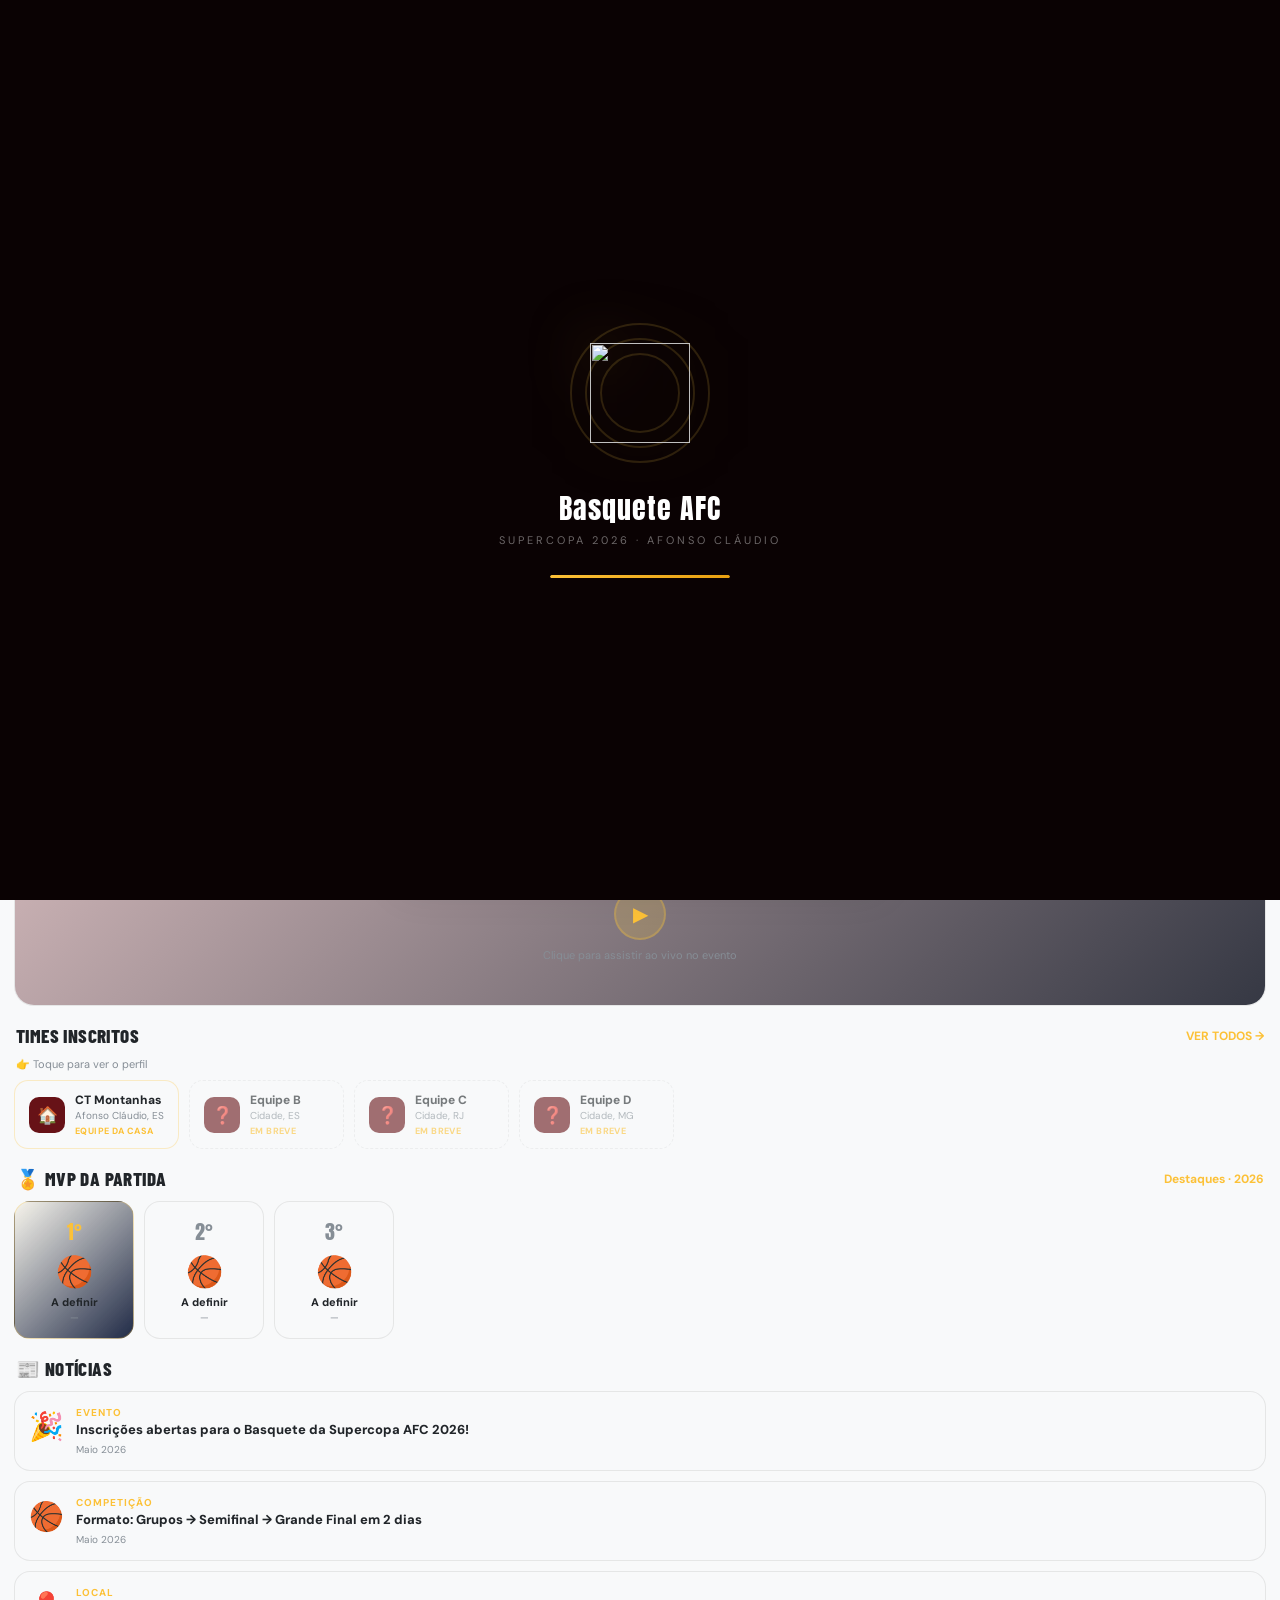
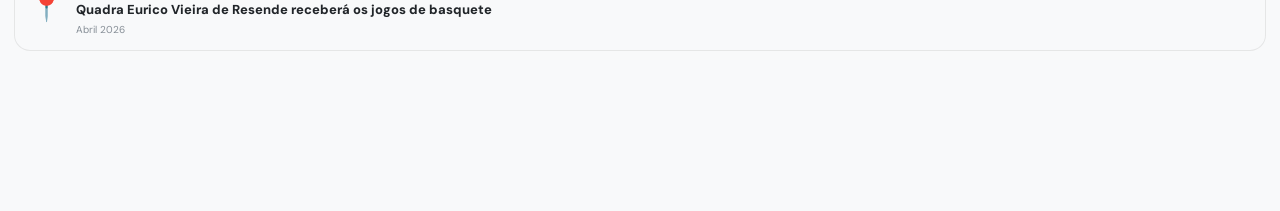
==== commit 6d9abf31: "Update index.html" ====
--- a/index.html
+++ b/index.html
@@ -12,14 +12,14 @@
 <link href="https://fonts.googleapis.com/css2?family=Anton&family=Barlow+Condensed:wght@400;600;700;800&family=DM+Sans:wght@400;500;700;800&display=swap" rel="stylesheet">
 <style>
 :root {
-  --bg:#0a0203; --bg2:#120405; --bg3:#080202;
+  --bg:#f8f9fa; --bg2:#ffffff; --bg3:#f1f3f5;
   --gold:#fcc137; --gold2:#bd772b; --gold-dim:rgba(252,193,55,0.15);
   --blue:#671217; --blue2:#500d11; --blue3:#3a090c;
   --red:#ff4040; --green:#22c55e;
-  --card:rgba(8,18,40,0.85); --card2:rgba(14,25,55,0.92); --card3:rgba(20,35,75,0.7);
-  --border:rgba(255,255,255,0.07); --border-gold:rgba(252,193,55,0.28); --border-blue:rgba(103,18,23,0.4);
-  --text:rgba(255,255,255,0.90); --text2:rgba(255,255,255,0.65); --muted:rgba(255,255,255,0.40);
-  --topbar:rgba(5,8,22,0.92); --nav:rgba(4,7,18,0.95);
+  --card:#ffffff; --card2:#f8f9fa; --card3:rgba(103,18,23,0.05);
+  --border:rgba(0,0,0,0.08); --border-gold:rgba(252,193,55,0.28); --border-blue:rgba(103,18,23,0.4);
+  --text:#212529; --text2:#495057; --muted:#868e96;
+  --topbar:rgba(255,255,255,0.95); --nav:rgba(255,255,255,0.98);
   --shadow:0 8px 32px rgba(0,0,0,0.5);
   --r:20px; --r-sm:12px; --r-xs:8px;
 }
@@ -45,10 +45,10 @@
 
 *{margin:0;padding:0;box-sizing:border-box;-webkit-tap-highlight-color:transparent;}
 html{scroll-behavior:smooth;}
-body{background:var(--bg);color:var(--text);font-family:'DM Sans',sans-serif;min-height:100vh;overflow-x:hidden;transition:background .35s,color .35s;}
+body{background:var(--bg);color:#212529;font-family:'DM Sans',sans-serif;min-height:100vh;overflow-x:hidden;transition:background .35s,color .35s;}
 body::before{content:'';position:fixed;inset:0;z-index:0;pointer-events:none;
-background:radial-gradient(circle at 15% 0%,rgba(103,18,23,.7) 0%,transparent 50%),
-             radial-gradient(circle at 85% 100%,rgba(58,9,12,.8) 0%,transparent 50%);
+background:radial-gradient(circle at 15% 0%,rgba(103,18,23,.05) 0%,transparent 50%),
+             radial-gradient(circle at 85% 100%,rgba(252,193,55,.05) 0%,transparent 50%);
   transition:opacity .35s;}
 body.day::before{opacity:.04;}
 a{text-decoration:none;color:inherit;}
@@ -79,7 +79,7 @@
 .brand-logo{width:42px;height:42px;object-fit:contain;filter:drop-shadow(0 2px 8px rgba(244,197,66,.35));}
 .brand-text small{display:block;font-size:10px;color:var(--gold);font-weight:700;letter-spacing:2px;text-transform:uppercase;}
 .brand-text h1{font-family:'Anton',sans-serif;font-size:15px;line-height:1.1;}
-.live-pill{display:flex;align-items:center;gap:5px;background:rgba(255,64,64,.12);border:1px solid rgba(255,64,64,.3);padding:5px 11px;border-radius:999px;font-size:11px;font-weight:700;color:#ff6b6b;}
+.live-pill{display:flex;align-items:center;gap:5px;background:rgba(103,18,23,.08);border:1px solid rgba(103,18,23,.2);padding:5px 11px;border-radius:999px;font-size:11px;font-weight:700;color:var(--blue);}
 .live-dot{width:6px;height:6px;border-radius:50%;background:var(--red);animation:blink 1.4s infinite;}
 @keyframes blink{0%,100%{opacity:1}50%{opacity:.2}}
 .icon-btn{width:36px;height:36px;border-radius:10px;border:1px solid var(--border);background:var(--card);display:flex;align-items:center;justify-content:center;font-size:17px;}
@@ -100,10 +100,10 @@
 /* HERO */
 .hero{position:relative;margin:12px 14px 0;border-radius:24px;overflow:hidden;min-height:420px;box-shadow:0 24px 60px rgba(0,0,0,.6);}
 .hero-bg{position:absolute;inset:0;background-size:cover;background-position:center 28%;transition:filter .4s;}
-.hero-ov{position:absolute;inset:0;background:linear-gradient(160deg,rgba(0,0,0,.52) 0%,rgba(0,0,0,.88) 100%);}
+.hero-ov{position:absolute;inset:0;background:linear-gradient(160deg,rgba(103,18,23,0.9) 0%,rgba(58,9,12,0.95) 100%);}
 .hero-fade{position:absolute;inset:0;background:linear-gradient(to top,var(--bg) 0%,transparent 44%);pointer-events:none;}
 .hero-body{position:relative;z-index:2;padding:28px 24px 24px;}
-.hero-badge{display:inline-flex;align-items:center;gap:6px;background:rgba(255,64,64,.12);border:1px solid rgba(255,64,64,.3);padding:7px 14px;border-radius:999px;margin-bottom:18px;font-size:11px;font-weight:700;color:#ff7070;letter-spacing:.8px;}
+.hero-badge{display:inline-flex;align-items:center;gap:6px;background:rgba(103,18,23,.08);border:1px solid rgba(103,18,23,.2);padding:7px 14px;border-radius:999px;margin-bottom:18px;font-size:11px;font-weight:700;color:var(--blue);letter-spacing:.8px;}
 .hero-logorow{display:flex;align-items:center;gap:12px;margin-bottom:16px;}
 .hero-logorow img{width:66px;height:66px;object-fit:contain;filter:drop-shadow(0 4px 16px rgba(244,197,66,.5));}
 .hero-logorow-text .ed{font-size:10px;color:var(--gold);font-weight:700;letter-spacing:2px;text-transform:uppercase;}
@@ -119,14 +119,14 @@
 .cd-l{font-size:8px;color:rgba(255,255,255,.4);font-weight:700;letter-spacing:1.5px;text-transform:uppercase;margin-top:3px;}
 .cd-sep{display:flex;align-items:center;font-family:'Anton',sans-serif;font-size:22px;color:var(--gold);padding-bottom:2px;opacity:.7;}
 .hero-btns{display:flex;gap:10px;}
-.btn-gold{flex:1;height:48px;border-radius:13px;border:none;background:linear-gradient(135deg,var(--gold),#e8a010);color:#050816;font-weight:800;font-size:13px;letter-spacing:.4px;box-shadow:0 6px 20px rgba(244,197,66,.28);transition:transform .12s;}
+.btn-gold{flex:1;height:48px;border-radius:13px;border:none;background:linear-gradient(135deg,var(--blue),var(--blue2));color:#ffffff;font-weight:800;font-size:13px;letter-spacing:.4px;box-shadow:0 6px 20px rgba(103,18,23,0.2);transition:transform .12s;}
 .btn-gold:active{transform:scale(.97);}
 .btn-ghost{flex:1;height:48px;border-radius:13px;border:1px solid rgba(255,255,255,.2);background:rgba(255,255,255,.08);color:#fff;font-weight:700;font-size:13px;backdrop-filter:blur(8px);transition:background .15s;}
 .btn-ghost:active{background:rgba(255,255,255,.18);}
 
 /* STATS GRID */
 .stats-grid{display:grid;grid-template-columns:repeat(4,1fr);gap:10px;margin:12px 14px 0;}
-.stat{background:var(--card);border:1px solid var(--border);border-radius:14px;padding:13px 8px;text-align:center;transition:background .35s,border .35s;}
+.stat{background:#f8f9fa;border:1px solid rgba(0,0,0,0.05);border-radius:14px;padding:13px 8px;text-align:center;transition:background .35s,border .35s;}
 .stat-n{font-family:'Anton',sans-serif;font-size:24px;color:var(--gold);}
 .stat-l{font-size:10px;color:var(--muted);margin-top:2px;line-height:1.3;}
 
@@ -177,7 +177,7 @@
 /* SEARCH */
 .search-wrap{margin:0 14px 12px;position:relative;}
 .search-ic{position:absolute;left:13px;top:50%;transform:translateY(-50%);font-size:15px;pointer-events:none;}
-.search-inp{width:100%;height:42px;border-radius:12px;border:1px solid var(--border);background:var(--card2);color:var(--text);font-size:13px;padding:0 14px 0 38px;outline:none;transition:border .2s,background .35s;}
+.search-inp{width:100%;height:42px;border-radius:12px;border:1px solid var(--border);background:var(--card2);color:#212529;font-size:13px;padding:0 14px 0 38px;outline:none;transition:border .2s,background .35s;}
 .search-inp:focus{border-color:var(--border-gold);}
 
 /* PULL REFRESH */
@@ -222,7 +222,7 @@
 .td-pos{font-family:'Anton',sans-serif;font-size:15px;color:var(--muted);}
 .td-pos.g{color:var(--gold);}
 .td-pts{font-family:'Anton',sans-serif;font-size:15px;color:var(--gold);}
-.td-bdg{font-size:8px;color:var(--gold);background:rgba(244,197,66,.12);padding:1px 5px;border-radius:4px;}
+.td-bdg{font-size:8px;color:var(--gold);background:rgba(252,193,55,.1);padding:1px 5px;border-radius:4px;}
 
 /* BRACKET */
 .bracket-scroll{overflow-x:auto;padding:0 14px 14px;}
@@ -288,7 +288,7 @@
 .cta-block{margin:14px 14px 0;background:linear-gradient(135deg,rgba(103,18,23,.5),rgba(5,8,22,.8));border:1px solid var(--border-gold);border-radius:20px;padding:22px 18px;text-align:center;}
 .cta-block h3{font-family:'Anton',sans-serif;font-size:22px;text-transform:uppercase;color:var(--gold);margin-bottom:6px;}
 .cta-block p{font-size:12px;color:var(--muted);margin-bottom:16px;line-height:1.5;}
-.cta-block a{display:block;height:48px;border-radius:14px;background:linear-gradient(135deg,var(--gold),#e8a010);color:#050816;font-weight:800;font-size:14px;display:flex;align-items:center;justify-content:center;letter-spacing:.3px;}
+.cta-block a{display:block;height:48px;border-radius:14px;background:linear-gradient(135deg,var(--blue),var(--blue2));color:#ffffff;font-weight:800;font-size:14px;display:flex;align-items:center;justify-content:center;letter-spacing:.3px;}
 
 /* TEAM MODAL */
 #teamModal{position:fixed;inset:0;z-index:3000;background:rgba(0,0,0,.7);display:none;align-items:flex-end;justify-content:center;backdrop-filter:blur(6px);}
@@ -300,16 +300,16 @@
 .tm-name{font-family:'Anton',sans-serif;font-size:22px;text-transform:uppercase;}
 .tm-city{font-size:12px;color:var(--muted);margin-top:3px;}
 .tm-badge-row{display:flex;gap:7px;flex-wrap:wrap;margin-bottom:14px;}
-.tm-badge{font-size:10px;font-weight:700;background:rgba(244,197,66,.12);border:1px solid var(--border-gold);color:var(--gold);padding:4px 10px;border-radius:6px;}
-.tm-insta{font-size:10px;font-weight:700;background:rgba(14,59,120,.2);border:1px solid var(--border-blue);color:var(--text2);padding:4px 10px;border-radius:6px;text-decoration:none;}
+.tm-badge{font-size:10px;font-weight:700;background:rgba(252,193,55,.1);border:1px solid var(--border-gold);color:var(--gold);padding:4px 10px;border-radius:6px;}
+.tm-insta{font-size:10px;font-weight:700;background:rgba(103,18,23,.05);border:1px solid var(--border-blue);color:var(--text2);padding:4px 10px;border-radius:6px;text-decoration:none;}
 .tm-section{font-size:10px;font-weight:800;color:var(--gold);letter-spacing:1.2px;text-transform:uppercase;margin:14px 0 8px;padding-bottom:4px;border-bottom:1px solid var(--border);}
 .tm-info-grid{display:grid;grid-template-columns:1fr 1fr;gap:8px;margin-bottom:4px;}
-.tm-info-card{background:var(--card);border:1px solid var(--border);border-radius:12px;padding:11px 12px;text-align:center;}
+.tm-info-card{background:#f8f9fa;border:1px solid rgba(0,0,0,0.05);border-radius:12px;padding:11px 12px;text-align:center;}
 .tm-info-ic{font-size:20px;margin-bottom:4px;}
 .tm-info-lbl{font-size:9px;color:var(--muted);letter-spacing:.5px;text-transform:uppercase;}
 .tm-info-val{font-size:12px;font-weight:800;margin-top:3px;}
 .tm-stats{display:flex;gap:8px;margin-bottom:8px;}
-.ts{flex:1;background:var(--card);border:1px solid var(--border);border-radius:12px;padding:11px 8px;text-align:center;}
+.ts{flex:1;background:#f8f9fa;border:1px solid rgba(0,0,0,0.05);border-radius:12px;padding:11px 8px;text-align:center;}
 .ts.highlight{border-color:var(--border-gold);}
 .ts-n{font-family:'Anton',sans-serif;font-size:28px;color:var(--gold);}
 .ts-l{font-size:9px;color:var(--muted);text-transform:uppercase;letter-spacing:.5px;margin-top:2px;}
@@ -318,8 +318,8 @@
 .player-row:last-child{border-bottom:none;}
 .pr-num{font-family:'Anton',sans-serif;font-size:16px;color:var(--gold);min-width:32px;}
 .pr-name{flex:1;font-size:12px;font-weight:800;}
-.pr-pos{font-size:10px;color:var(--muted);background:var(--card);border:1px solid var(--border);padding:2px 7px;border-radius:5px;}
-.modal-close{position:absolute;top:20px;right:20px;width:34px;height:34px;border-radius:50%;background:rgba(255,255,255,.1);border:none;color:var(--text);font-size:16px;display:flex;align-items:center;justify-content:center;cursor:pointer;}
+.pr-pos{font-size:10px;color:var(--muted);background:#f8f9fa;border:1px solid rgba(0,0,0,0.05);padding:2px 7px;border-radius:5px;}
+.modal-close{position:absolute;top:20px;right:20px;width:34px;height:34px;border-radius:50%;background:rgba(0,0,0,.05);border:none;color:#212529;font-size:16px;display:flex;align-items:center;justify-content:center;cursor:pointer;}
 
 /* ADMIN */
 #adminModal{position:fixed;inset:0;z-index:4000;background:rgba(0,0,0,.7);display:none;align-items:flex-end;justify-content:center;backdrop-filter:blur(6px);}
@@ -329,9 +329,9 @@
 .adm-tab{padding:6px 11px;border-radius:8px;border:1px solid var(--border);background:var(--card);color:var(--muted);font-size:11px;font-weight:700;cursor:pointer;}
 .adm-tab.on{background:var(--gold);color:#050816;border-color:transparent;}
 .adm-lbl{font-size:11px;font-weight:800;color:var(--muted);text-transform:uppercase;letter-spacing:.5px;margin:12px 0 5px;}
-.adm-inp{width:100%;height:40px;border-radius:11px;border:1px solid var(--border);background:var(--card2);color:var(--text);font-size:13px;padding:0 12px;outline:none;margin-bottom:8px;}
+.adm-inp{width:100%;height:40px;border-radius:11px;border:1px solid var(--border);background:var(--card2);color:#212529;font-size:13px;padding:0 12px;outline:none;margin-bottom:8px;}
 .adm-inp:focus{border-color:var(--border-gold);}
-.adm-select{width:100%;height:40px;border-radius:11px;border:1px solid var(--border);background:var(--card2);color:var(--text);font-size:13px;padding:0 12px;outline:none;margin-bottom:8px;}
+.adm-select{width:100%;height:40px;border-radius:11px;border:1px solid var(--border);background:var(--card2);color:#212529;font-size:13px;padding:0 12px;outline:none;margin-bottom:8px;}
 .adm-score-row{display:flex;align-items:center;gap:8px;margin-bottom:10px;}
 .adm-sc-inp{width:52px;height:44px;border-radius:11px;border:1px solid var(--border-gold);background:var(--card);color:var(--gold);font-family:'Anton',sans-serif;font-size:22px;text-align:center;outline:none;}
 .adm-sep{font-family:'Anton',sans-serif;font-size:20px;color:var(--muted);}
@@ -340,7 +340,7 @@
 .adm-team-row{display:flex;gap:8px;}
 .adm-actions{display:flex;gap:8px;margin-top:14px;}
 .adm-cancel{flex:1;height:42px;border-radius:11px;border:1px solid var(--border);background:transparent;color:var(--muted);font-weight:700;font-size:13px;}
-.adm-save{flex:2;height:42px;border-radius:11px;border:none;background:linear-gradient(135deg,var(--gold),#e8a010);color:#050816;font-weight:800;font-size:13px;}
+.adm-save{flex:2;height:42px;border-radius:11px;border:none;background:linear-gradient(135deg,var(--blue),var(--blue2));color:#ffffff;font-weight:800;font-size:13px;}
 .adm-section h4{font-size:13px;font-weight:800;margin-bottom:10px;}
 
 /* LIVE VIDEO */
@@ -370,7 +370,7 @@
 /* MAP/LOCAL */
 .map-wrap{margin:12px 14px;border-radius:16px;overflow:hidden;height:260px;}
 .map-wrap iframe{width:100%;height:100%;border:none;}
-.gps-btn{display:flex;align-items:center;justify-content:center;gap:8px;margin:10px 14px;height:44px;border-radius:12px;background:linear-gradient(135deg,var(--gold),#e8a010);color:#050816;font-weight:800;font-size:13px;text-decoration:none;}
+.gps-btn{display:flex;align-items:center;justify-content:center;gap:8px;margin:10px 14px;height:44px;border-radius:12px;background:linear-gradient(135deg,var(--blue),var(--blue2));color:#ffffff;font-weight:800;font-size:13px;text-decoration:none;}
 .poi-group{font-size:10px;font-weight:800;color:var(--gold);text-transform:uppercase;letter-spacing:1.2px;padding:14px 14px 6px;border-bottom:1px solid var(--border-gold);}
 .poi-card{margin:0 14px 8px;background:var(--card2);border:1px solid var(--border);border-radius:14px;padding:12px 14px;display:flex;align-items:center;gap:12px;transition:background .35s,border .35s;}
 .poi-card.hl{border-color:var(--border-gold);}
@@ -434,19 +434,19 @@
 </div>
 
 <!-- ONBOARDING -->
-<div id="onboarding">
-  <div style="background:var(--bg2);border-radius:28px 28px 0 0;padding:30px 24px 44px;width:100%;max-width:480px;animation:slideUp .45s cubic-bezier(.34,1.2,.64,1);">
-    @keyframes slideUp{from{transform:translateY(100%)}to{transform:translateY(0)}}
-    <div style="width:40px;height:4px;background:rgba(255,255,255,.12);border-radius:999px;margin:0 auto 22px;"></div>
-    <div style="font-size:64px;text-align:center;margin-bottom:14px;">🏀</div>
+<div id="onboarding" style="position:fixed;inset:0;z-index:5000;background:rgba(255,255,255,0.8);display:flex;align-items:flex-end;justify-content:center;backdrop-filter:blur(10px);">
+  <div style="background:var(--bg2);border-radius:28px 28px 0 0;padding:30px 24px 44px;width:100%;max-width:480px;animation:slideUp .45s cubic-bezier(.34,1.2,.64,1);box-shadow:0 -10px 40px rgba(0,0,0,0.1);">
+    <style>@keyframes slideUp{from{transform:translateY(100%)}to{transform:translateY(0)}}</style>
+    <div style="width:40px;height:4px;background:rgba(0,0,0,.1);border-radius:999px;margin:0 auto 22px;"></div>
+    <div style="text-align:center;margin-bottom:14px;"><img src="https://files.manuscdn.com/user_upload_by_module/session_file/310519663735693189/oNYSWjOSTPTkcmUz.png" style="width:120px;height:120px;object-fit:contain;"></div>
     <div style="font-family:'Anton',sans-serif;font-size:26px;text-align:center;text-transform:uppercase;">Bem-vindo! 🏀</div>
     <div style="font-size:12px;color:var(--muted);text-align:center;margin:6px 0 22px;line-height:1.6;">Acompanhe o Basquete da Supercopa AFC em tempo real — jogos, tabela, mata-mata e muito mais.</div>
     <div style="display:flex;flex-direction:column;gap:10px;margin-bottom:22px;">
-      <div style="display:flex;gap:14px;align-items:center;background:var(--card);border:1px solid var(--border);border-radius:14px;padding:12px 14px;"><div style="font-size:22px;flex-shrink:0;">📅</div><div><strong style="display:block;font-size:13px;font-weight:800;">Jogos ao vivo</strong><span style="font-size:11px;color:var(--muted);">Placares animados em tempo real</span></div></div>
-      <div style="display:flex;gap:14px;align-items:center;background:var(--card);border:1px solid var(--border);border-radius:14px;padding:12px 14px;"><div style="font-size:22px;flex-shrink:0;">🏆</div><div><strong style="display:block;font-size:13px;font-weight:800;">Chaveamento automático</strong><span style="font-size:11px;color:var(--muted);">Bracket avança com os resultados</span></div></div>
-      <div style="display:flex;gap:14px;align-items:center;background:var(--card);border:1px solid var(--border);border-radius:14px;padding:12px 14px;"><div style="font-size:22px;flex-shrink:0;">📲</div><div><strong style="display:block;font-size:13px;font-weight:800;">Funciona offline</strong><span style="font-size:11px;color:var(--muted);">Instale como app na tela inicial</span></div></div>
-    </div>
-    <button onclick="closeOnboarding()" style="width:100%;height:52px;border-radius:16px;border:none;background:linear-gradient(135deg,var(--gold),#e8a010);color:#050816;font-weight:800;font-size:15px;letter-spacing:.5px;">VAMOS LÁ! →</button>
+      <div style="display:flex;gap:14px;align-items:center;background:#f8f9fa;border:1px solid rgba(0,0,0,0.05);border-radius:14px;padding:12px 14px;"><div style="font-size:22px;flex-shrink:0;">📅</div><div><strong style="display:block;font-size:13px;font-weight:800;">Jogos ao vivo</strong><span style="font-size:11px;color:var(--muted);">Placares animados em tempo real</span></div></div>
+      <div style="display:flex;gap:14px;align-items:center;background:#f8f9fa;border:1px solid rgba(0,0,0,0.05);border-radius:14px;padding:12px 14px;"><div style="font-size:22px;flex-shrink:0;">🏆</div><div><strong style="display:block;font-size:13px;font-weight:800;">Chaveamento automático</strong><span style="font-size:11px;color:var(--muted);">Bracket avança com os resultados</span></div></div>
+      <div style="display:flex;gap:14px;align-items:center;background:#f8f9fa;border:1px solid rgba(0,0,0,0.05);border-radius:14px;padding:12px 14px;"><div style="font-size:22px;flex-shrink:0;">📲</div><div><strong style="display:block;font-size:13px;font-weight:800;">Funciona offline</strong><span style="font-size:11px;color:var(--muted);">Instale como app na tela inicial</span></div></div>
+    </div>
+    <button onclick="closeOnboarding()" style="width:100%;height:52px;border-radius:16px;border:none;background:linear-gradient(135deg,var(--blue),var(--blue2));color:#ffffff;font-weight:800;font-size:15px;letter-spacing:.5px;box-shadow:0 6px 20px rgba(103,18,23,0.2);">VAMOS LÁ! →</button>
   </div>
 </div>
 
@@ -496,7 +496,7 @@
         <div style="font-size:12px;color:var(--muted);">Digite a senha para acessar</div>
       </div>
       <input class="adm-inp" type="password" id="admLoginPw" placeholder="Senha de acesso..." style="font-size:20px;letter-spacing:6px;text-align:center;" onkeydown="if(event.key==='Enter')admLogin()">
-      <div id="admLoginErro" style="display:none;text-align:center;font-size:12px;color:#ff6b6b;margin-top:8px;font-weight:700;">❌ Senha incorreta.</div>
+      <div id="admLoginErro" style="display:none;text-align:center;font-size:12px;color:var(--blue);margin-top:8px;font-weight:700;">❌ Senha incorreta.</div>
       <div style="display:flex;gap:10px;margin-top:16px;">
         <button class="adm-cancel" onclick="closeAdmin()" style="flex:1;">Cancelar</button>
         <button class="adm-save" onclick="admLogin()" style="flex:2;">ENTRAR →</button>
@@ -935,7 +935,7 @@
   <div style="display:grid;grid-template-columns:repeat(3,1fr);gap:3px;margin:0 14px;" id="galleryGrid"></div>
 </section>
 <div style="position:fixed;inset:0;z-index:9100;background:rgba(0,0,0,.93);display:none;align-items:center;justify-content:center;flex-direction:column;gap:10px;padding:20px;" id="galleryLb">
-  <button onclick="closeLb()" style="position:absolute;top:20px;right:20px;background:rgba(255,255,255,.1);border:none;border-radius:50%;width:38px;height:38px;color:#fff;font-size:18px;cursor:pointer;">✕</button>
+  <button onclick="closeLb()" style="position:absolute;top:20px;right:20px;background:rgba(0,0,0,.05);border:none;border-radius:50%;width:38px;height:38px;color:#fff;font-size:18px;cursor:pointer;">✕</button>
   <div id="lbIc" style="font-size:80px;">📸</div>
   <div id="lbCap" style="font-size:14px;font-weight:800;color:#fff;"></div>
   <div id="lbSub" style="font-size:12px;color:rgba(255,255,255,.5);"></div>
@@ -953,16 +953,16 @@
   </div>
   <div style="margin:10px 14px;display:flex;flex-direction:column;gap:8px;padding-bottom:160px;">
     <div style="display:flex;gap:8px;">
-      <input style="flex:1;height:42px;border-radius:11px;border:1px solid var(--border);background:var(--card2);color:var(--text);font-size:13px;padding:0 12px;outline:none;" id="scT1" placeholder="Time 1" value="CT Montanhas" oninput="updateCard()">
-      <input style="flex:1;height:42px;border-radius:11px;border:1px solid var(--border);background:var(--card2);color:var(--text);font-size:13px;padding:0 12px;outline:none;" id="scT2" placeholder="Time 2" value="Equipe B" oninput="updateCard()">
+      <input style="flex:1;height:42px;border-radius:11px;border:1px solid var(--border);background:var(--card2);color:#212529;font-size:13px;padding:0 12px;outline:none;" id="scT1" placeholder="Time 1" value="CT Montanhas" oninput="updateCard()">
+      <input style="flex:1;height:42px;border-radius:11px;border:1px solid var(--border);background:var(--card2);color:#212529;font-size:13px;padding:0 12px;outline:none;" id="scT2" placeholder="Time 2" value="Equipe B" oninput="updateCard()">
     </div>
     <div style="display:flex;align-items:center;justify-content:center;gap:12px;">
       <input style="width:58px;height:46px;border-radius:11px;border:1px solid var(--border-gold);background:var(--card);color:var(--gold);font-family:'Anton',sans-serif;font-size:24px;text-align:center;outline:none;" id="scS1" type="number" min="0" max="200" value="65" oninput="updateCard()">
       <div style="font-family:Anton,sans-serif;font-size:20px;color:var(--gold)">×</div>
       <input style="width:58px;height:46px;border-radius:11px;border:1px solid var(--border-gold);background:var(--card);color:var(--gold);font-family:'Anton',sans-serif;font-size:24px;text-align:center;outline:none;" id="scS2" type="number" min="0" max="200" value="58" oninput="updateCard()">
     </div>
-    <button style="width:100%;height:44px;border-radius:12px;border:none;background:linear-gradient(135deg,var(--gold),#e8a010);color:#050816;font-weight:800;font-size:13px;cursor:pointer;" onclick="gerarImagemCard('share')">📤 Compartilhar Card</button>
-    <button style="width:100%;height:44px;border-radius:12px;border:1px solid var(--border);background:rgba(255,255,255,.08);color:var(--text);font-weight:700;font-size:13px;cursor:pointer;" onclick="gerarImagemCard('download')">⬇️ Baixar como Imagem</button>
+    <button style="width:100%;height:44px;border-radius:12px;border:none;background:linear-gradient(135deg,var(--blue),var(--blue2));color:#ffffff;font-weight:800;font-size:13px;cursor:pointer;" onclick="gerarImagemCard('share')">📤 Compartilhar Card</button>
+    <button style="width:100%;height:44px;border-radius:12px;border:1px solid var(--border);background:rgba(255,255,255,.08);color:#212529;font-weight:700;font-size:13px;cursor:pointer;" onclick="gerarImagemCard('download')">⬇️ Baixar como Imagem</button>
   </div>
 </section>
 
@@ -977,7 +977,7 @@
     <canvas id="qrCanvas" style="display:block;margin:0 auto 14px;border-radius:10px;background:#fff;padding:8px;" width="200" height="200"></canvas>
     <div style="font-family:'Anton',sans-serif;font-size:19px;color:var(--gold);margin-bottom:3px;">Basquete AFC</div>
     <div style="font-size:11px;color:var(--muted);margin-bottom:14px;line-height:1.5;">supercopaafc.com.br<br>Escaneie e acompanhe ao vivo</div>
-    <button onclick="downloadQR()" style="height:42px;padding:0 22px;border-radius:11px;border:none;background:linear-gradient(135deg,var(--gold),#e8a010);color:#050816;font-weight:800;font-size:12px;cursor:pointer;">⬇️ Baixar QR Code</button>
+    <button onclick="downloadQR()" style="height:42px;padding:0 22px;border-radius:11px;border:none;background:linear-gradient(135deg,var(--blue),var(--blue2));color:#ffffff;font-weight:800;font-size:12px;cursor:pointer;">⬇️ Baixar QR Code</button>
   </div>
   <div style="margin:12px 14px;background:var(--card2);border:1px solid var(--border);border-radius:14px;padding:14px;font-size:12px;color:var(--muted);line-height:1.7;">
     💡 <strong style="color:var(--text)">Dica:</strong> Imprima e cole na quadra, entrada e arquibancada!
@@ -1005,20 +1005,20 @@
       <div style="font-size:12px;color:var(--muted);margin-top:4px;">Acesse mais rápido direto da tela inicial!</div>
     </div>
     <div style="display:flex;gap:8px;margin-bottom:20px;">
-      <button id="installBtnAndroid" onclick="setInstallOS('android')" style="flex:1;padding:10px;border-radius:12px;border:2px solid var(--gold);background:rgba(244,197,66,.15);color:var(--gold);font-weight:800;font-size:13px;cursor:pointer;">🤖 ANDROID</button>
+      <button id="installBtnAndroid" onclick="setInstallOS('android')" style="flex:1;padding:10px;border-radius:12px;border:2px solid var(--gold);background:rgba(252,193,55,.1);color:var(--gold);font-weight:800;font-size:13px;cursor:pointer;">🤖 ANDROID</button>
       <button id="installBtnIos" onclick="setInstallOS('ios')" style="flex:1;padding:10px;border-radius:12px;border:1px solid var(--border);background:var(--card);color:var(--muted);font-weight:800;font-size:13px;cursor:pointer;">🍎 IPHONE</button>
     </div>
     <div id="installGuideAndroid">
-      <div style="display:flex;align-items:flex-start;gap:12px;padding:12px;background:var(--card);border:1px solid var(--border);border-radius:14px;margin-bottom:10px;"><div style="min-width:28px;height:28px;border-radius:50%;background:var(--gold);color:#050816;font-weight:900;font-size:14px;display:flex;align-items:center;justify-content:center;">1</div><div style="font-size:13px;line-height:1.5;">Toque nos <strong>três pontinhos ⋮</strong> no canto superior direito do Chrome</div></div>
-      <div style="display:flex;align-items:flex-start;gap:12px;padding:12px;background:var(--card);border:1px solid var(--border);border-radius:14px;margin-bottom:10px;"><div style="min-width:28px;height:28px;border-radius:50%;background:var(--gold);color:#050816;font-weight:900;font-size:14px;display:flex;align-items:center;justify-content:center;">2</div><div style="font-size:13px;line-height:1.5;">Toque em <strong>"Adicionar à tela inicial"</strong></div></div>
-      <div style="display:flex;align-items:flex-start;gap:12px;padding:12px;background:var(--card);border:1px solid var(--border);border-radius:14px;"><div style="min-width:28px;height:28px;border-radius:50%;background:var(--gold);color:#050816;font-weight:900;font-size:14px;display:flex;align-items:center;justify-content:center;">3</div><div style="font-size:13px;line-height:1.5;">Confirme em <strong>"Instalar"</strong>. O ícone aparecerá na sua tela! ✅</div></div>
+      <div style="display:flex;align-items:flex-start;gap:12px;padding:12px;background:#f8f9fa;border:1px solid rgba(0,0,0,0.05);border-radius:14px;margin-bottom:10px;"><div style="min-width:28px;height:28px;border-radius:50%;background:var(--gold);color:#050816;font-weight:900;font-size:14px;display:flex;align-items:center;justify-content:center;">1</div><div style="font-size:13px;line-height:1.5;">Toque nos <strong>três pontinhos ⋮</strong> no canto superior direito do Chrome</div></div>
+      <div style="display:flex;align-items:flex-start;gap:12px;padding:12px;background:#f8f9fa;border:1px solid rgba(0,0,0,0.05);border-radius:14px;margin-bottom:10px;"><div style="min-width:28px;height:28px;border-radius:50%;background:var(--gold);color:#050816;font-weight:900;font-size:14px;display:flex;align-items:center;justify-content:center;">2</div><div style="font-size:13px;line-height:1.5;">Toque em <strong>"Adicionar à tela inicial"</strong></div></div>
+      <div style="display:flex;align-items:flex-start;gap:12px;padding:12px;background:#f8f9fa;border:1px solid rgba(0,0,0,0.05);border-radius:14px;"><div style="min-width:28px;height:28px;border-radius:50%;background:var(--gold);color:#050816;font-weight:900;font-size:14px;display:flex;align-items:center;justify-content:center;">3</div><div style="font-size:13px;line-height:1.5;">Confirme em <strong>"Instalar"</strong>. O ícone aparecerá na sua tela! ✅</div></div>
     </div>
     <div id="installGuideIos" style="display:none;">
-      <div style="display:flex;align-items:flex-start;gap:12px;padding:12px;background:var(--card);border:1px solid var(--border);border-radius:14px;margin-bottom:10px;"><div style="min-width:28px;height:28px;border-radius:50%;background:var(--gold);color:#050816;font-weight:900;font-size:14px;display:flex;align-items:center;justify-content:center;">1</div><div style="font-size:13px;line-height:1.5;">Abra no <strong>Safari</strong> e toque no botão <strong>Compartilhar ⎋</strong></div></div>
-      <div style="display:flex;align-items:flex-start;gap:12px;padding:12px;background:var(--card);border:1px solid var(--border);border-radius:14px;margin-bottom:10px;"><div style="min-width:28px;height:28px;border-radius:50%;background:var(--gold);color:#050816;font-weight:900;font-size:14px;display:flex;align-items:center;justify-content:center;">2</div><div style="font-size:13px;line-height:1.5;">Role para baixo e toque em <strong>"Adicionar à Tela de Início" +</strong></div></div>
-      <div style="display:flex;align-items:flex-start;gap:12px;padding:12px;background:var(--card);border:1px solid var(--border);border-radius:14px;"><div style="min-width:28px;height:28px;border-radius:50%;background:var(--gold);color:#050816;font-weight:900;font-size:14px;display:flex;align-items:center;justify-content:center;">3</div><div style="font-size:13px;line-height:1.5;">Toque em <strong>"Adicionar"</strong>. Pronto! ✅</div></div>
-    </div>
-    <button onclick="closeInstallModal(event)" style="width:100%;margin-top:20px;padding:14px;border-radius:14px;border:none;background:linear-gradient(135deg,var(--gold),#e8a010);color:#050816;font-weight:800;font-size:15px;cursor:pointer;">ENTENDIDO ✓</button>
+      <div style="display:flex;align-items:flex-start;gap:12px;padding:12px;background:#f8f9fa;border:1px solid rgba(0,0,0,0.05);border-radius:14px;margin-bottom:10px;"><div style="min-width:28px;height:28px;border-radius:50%;background:var(--gold);color:#050816;font-weight:900;font-size:14px;display:flex;align-items:center;justify-content:center;">1</div><div style="font-size:13px;line-height:1.5;">Abra no <strong>Safari</strong> e toque no botão <strong>Compartilhar ⎋</strong></div></div>
+      <div style="display:flex;align-items:flex-start;gap:12px;padding:12px;background:#f8f9fa;border:1px solid rgba(0,0,0,0.05);border-radius:14px;margin-bottom:10px;"><div style="min-width:28px;height:28px;border-radius:50%;background:var(--gold);color:#050816;font-weight:900;font-size:14px;display:flex;align-items:center;justify-content:center;">2</div><div style="font-size:13px;line-height:1.5;">Role para baixo e toque em <strong>"Adicionar à Tela de Início" +</strong></div></div>
+      <div style="display:flex;align-items:flex-start;gap:12px;padding:12px;background:#f8f9fa;border:1px solid rgba(0,0,0,0.05);border-radius:14px;"><div style="min-width:28px;height:28px;border-radius:50%;background:var(--gold);color:#050816;font-weight:900;font-size:14px;display:flex;align-items:center;justify-content:center;">3</div><div style="font-size:13px;line-height:1.5;">Toque em <strong>"Adicionar"</strong>. Pronto! ✅</div></div>
+    </div>
+    <button onclick="closeInstallModal(event)" style="width:100%;margin-top:20px;padding:14px;border-radius:14px;border:none;background:linear-gradient(135deg,var(--blue),var(--blue2));color:#ffffff;font-weight:800;font-size:15px;cursor:pointer;">ENTENDIDO ✓</button>
   </div>
 </div>
 
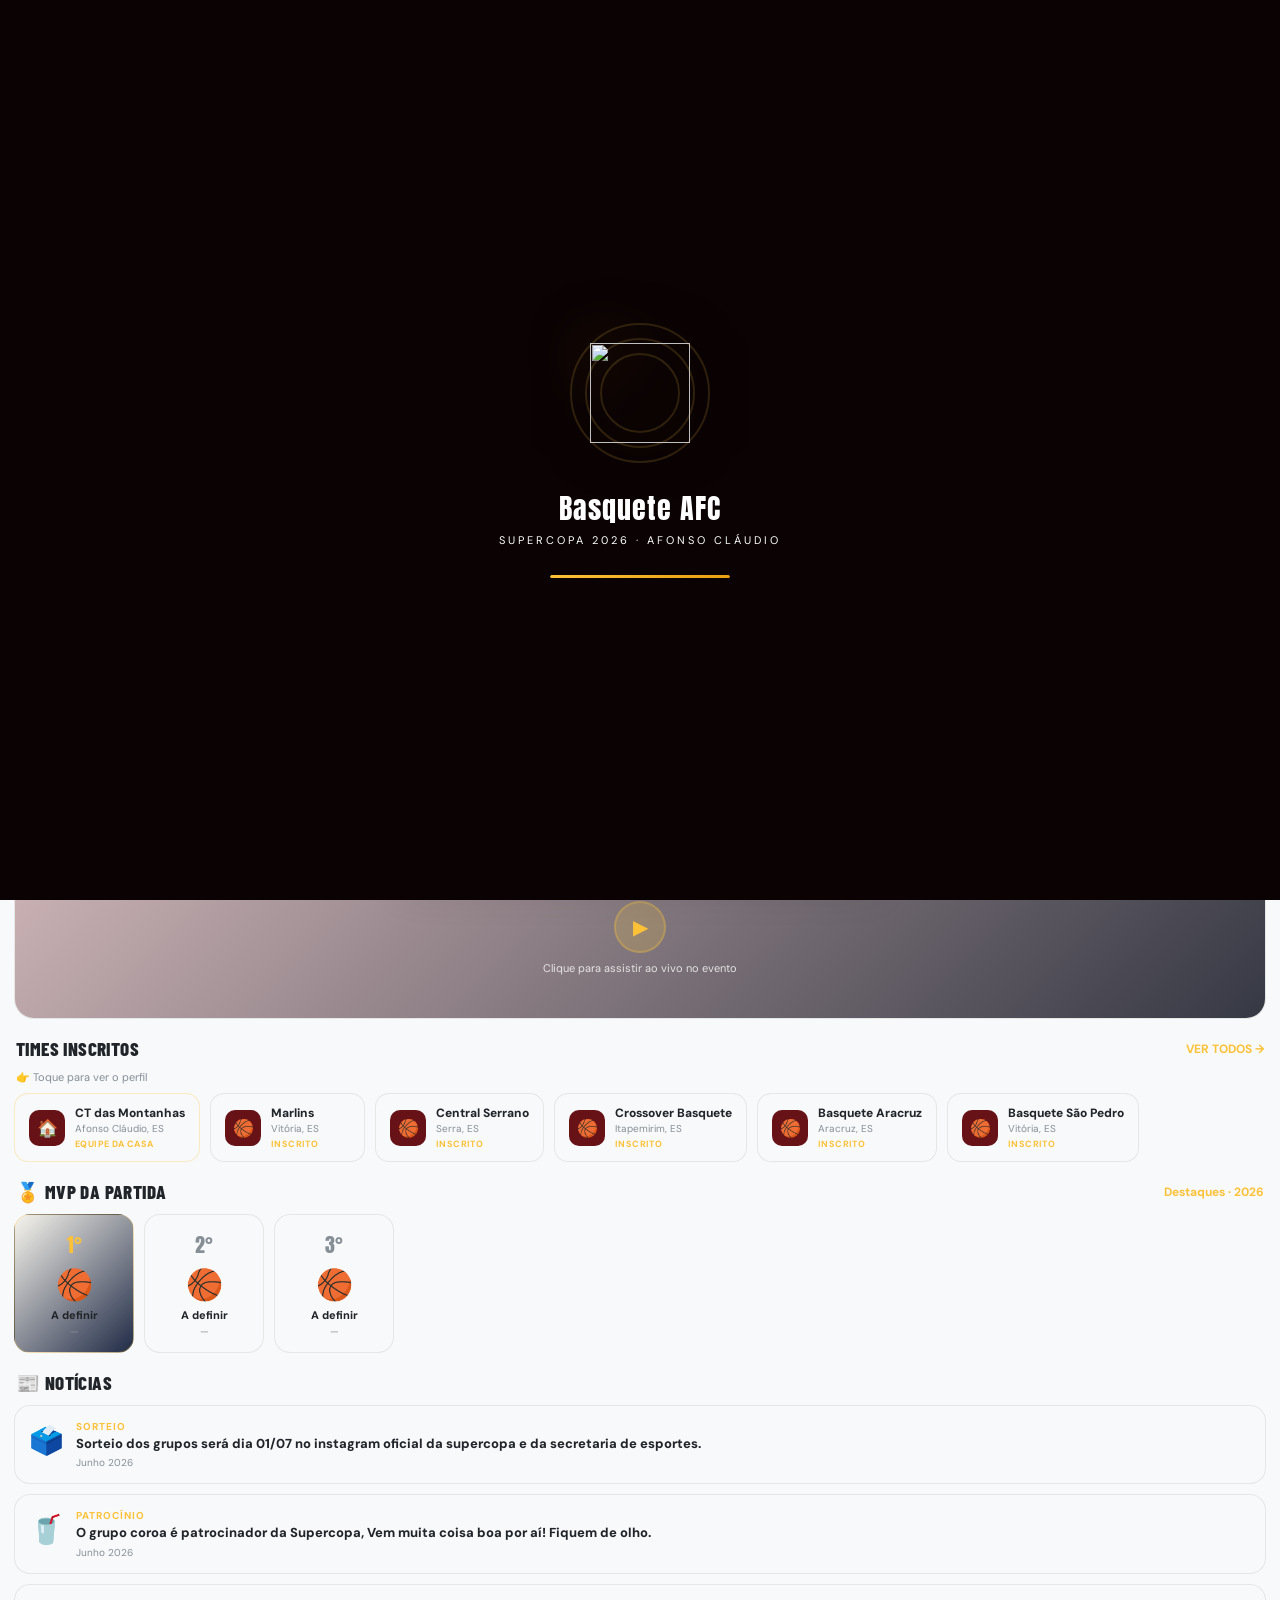
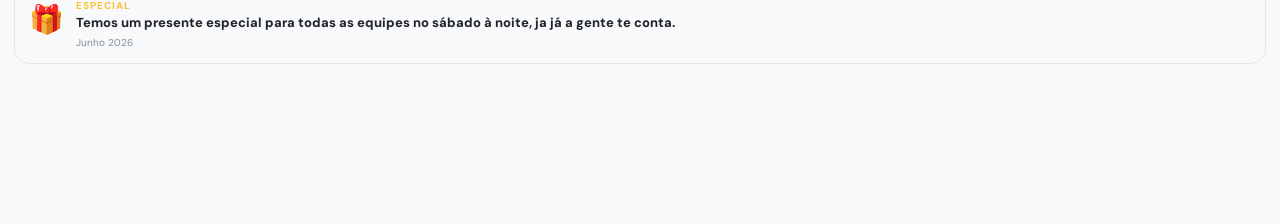
==== commit 3fd1f067: "Update index.html" ====
--- a/index.html
+++ b/index.html
@@ -15,33 +15,33 @@
   --bg:#f8f9fa; --bg2:#ffffff; --bg3:#f1f3f5;
   --gold:#fcc137; --gold2:#bd772b; --gold-dim:rgba(252,193,55,0.15);
   --blue:#671217; --blue2:#500d11; --blue3:#3a090c;
-  --red:#ff4040; --green:#22c55e;
-  --card:#ffffff; --card2:#f8f9fa; --card3:rgba(103,18,23,0.05);
-  --border:rgba(0,0,0,0.08); --border-gold:rgba(252,193,55,0.28); --border-blue:rgba(103,18,23,0.4);
-  --text:#212529; --text2:#495057; --muted:#868e96;
-  --topbar:rgba(255,255,255,0.95); --nav:rgba(255,255,255,0.98);
+	  --red:#ff4040; --green:#22c55e;
+	  --card:#ffffff; --card2:#f8f9fa; --card3:rgba(103,18,23,0.05);
+	  --border:rgba(0,0,0,0.08); --border-gold:rgba(252,193,55,0.28); --border-blue:rgba(103,18,23,0.4);
+	  --text:#212529; --text2:#495057; --muted:#868e96;
+	  --topbar:#671217; --nav:#671217;
   --shadow:0 8px 32px rgba(0,0,0,0.5);
   --r:20px; --r-sm:12px; --r-xs:8px;
 }
 body.day {
-  --bg:#ffffff; --bg2:#f4f6fb; --bg3:#e8edf8;
-  --gold:#F4C542; --gold2:#e8a010; --gold-dim:rgba(244,197,66,0.18);
-  --blue:#671217; --blue2:#500d11; --blue3:#3a090c;
-  --card:#ffffff; --card2:#f4f6fb; --card3:rgba(14,59,120,0.06);
-  --border:rgba(14,59,120,0.13); --border-gold:rgba(244,197,66,0.55); --border-blue:rgba(14,59,120,0.25);
-  --text:#0a1a3e; --text2:#2a3f6e; --muted:#7a8fb0;
-  --topbar:#0E3B78; --nav:#0E3B78;
-  --shadow:0 4px 20px rgba(14,59,120,0.14);
-}
-body.day .topbar { background: #0E3B78 !important; border-bottom: 2px solid #F4C542; }
-body.day .topbar-title { color: #ffffff !important; }
-body.day .icon-btn { color: #ffffff !important; }
-body.day .live-dot-wrap { background: rgba(255,255,255,0.15) !important; color: #ffffff !important; }
-body.day .live-dot { background: #F4C542 !important; }
-body.day .bottom-nav { background: #0E3B78 !important; border-top: 2px solid #F4C542; }
-body.day .nav-btn { color: rgba(255,255,255,0.55) !important; }
-body.day .nav-btn.on { color: #F4C542 !important; }
-body.day .card { background: #ffffff !important; border: 1px solid rgba(14,59,120,0.13) !important; }
+	  --bg:#ffffff; --bg2:#f4f6fb; --bg3:#f8f9fa;
+	  --gold:#fcc137; --gold2:#bd772b; --gold-dim:rgba(252,193,55,0.15);
+	  --blue:#671217; --blue2:#500d11; --blue3:#3a090c;
+	  --card:#ffffff; --card2:#f8f9fa; --card3:rgba(103,18,23,0.05);
+	  --border:rgba(0,0,0,0.08); --border-gold:rgba(252,193,55,0.5); --border-blue:rgba(103,18,23,0.2);
+	  --text:#212529; --text2:#495057; --muted:#868e96;
+	  --topbar:#671217; --nav:#671217;
+	  --shadow:0 4px 20px rgba(103,18,23,0.15);
+	}
+	body.day .topbar { background: #671217 !important; border-bottom: 2px solid #fcc137; }
+	body.day .topbar-title { color: #ffffff !important; }
+	body.day .icon-btn { color: #ffffff !important; }
+	body.day .live-dot-wrap { background: rgba(255,255,255,0.15) !important; color: #ffffff !important; }
+	body.day .live-dot { background: #fcc137 !important; }
+	body.day .bottom-nav { background: #671217 !important; border-top: 2px solid #fcc137; }
+	body.day .nav-btn { color: rgba(255,255,255,0.55) !important; }
+	body.day .nav-btn.on { color: #fcc137 !important; }
+	body.day .card { background: #ffffff !important; border: 1px solid rgba(103,18,23,0.1) !important; }
 
 *{margin:0;padding:0;box-sizing:border-box;-webkit-tap-highlight-color:transparent;}
 html{scroll-behavior:smooth;}
@@ -66,8 +66,8 @@
 @keyframes ringPulse{0%,100%{transform:scale(1);opacity:.15}50%{transform:scale(1.06);opacity:.4}}
 .splash-logo-img{width:80px;height:80px;object-fit:contain;position:relative;z-index:1;animation:splashPop .8s cubic-bezier(.34,1.56,.64,1) .2s both;filter:drop-shadow(0 0 30px rgba(244,197,66,.5));border-radius:18px;}
 @keyframes splashPop{from{opacity:0;transform:scale(.3) rotate(-15deg)}to{opacity:1;transform:scale(1) rotate(0)}}
-.splash-name{font-family:'Anton',sans-serif;font-size:28px;letter-spacing:1px;color:#fff;animation:fadeUp .5s ease .9s both;}
-.splash-ed{font-size:11px;color:rgba(255,255,255,.4);letter-spacing:3px;text-transform:uppercase;animation:fadeUp .5s ease 1.05s both;margin-top:4px;}
+	.splash-name{font-family:'Anton',sans-serif;font-size:28px;letter-spacing:1px;color:#fff;animation:fadeUp .5s ease .9s both;}
+	.splash-ed{font-size:11px;color:#fff;opacity:0.7;letter-spacing:3px;text-transform:uppercase;animation:fadeUp .5s ease 1.05s both;margin-top:4px;}
 .splash-track{width:180px;height:3px;background:rgba(255,255,255,.08);border-radius:999px;margin-top:28px;overflow:hidden;animation:fadeUp .4s ease 1.1s both;}
 .splash-fill{height:100%;background:linear-gradient(90deg,var(--gold),#e8a010);border-radius:999px;animation:fillBar 1.5s cubic-bezier(.4,0,.2,1) 1.1s both;}
 @keyframes fillBar{from{width:0}to{width:100%}}
@@ -77,9 +77,9 @@
 .topbar{position:sticky;top:0;z-index:200;min-height:64px;display:flex;align-items:center;justify-content:space-between;padding-left:16px;padding-right:16px;padding-top:max(env(safe-area-inset-top,0px),12px);padding-bottom:12px;background:var(--topbar);backdrop-filter:blur(24px);border-bottom:1px solid var(--border);transition:background .35s;}
 .brand{display:flex;align-items:center;gap:10px;}
 .brand-logo{width:42px;height:42px;object-fit:contain;filter:drop-shadow(0 2px 8px rgba(244,197,66,.35));}
-.brand-text small{display:block;font-size:10px;color:var(--gold);font-weight:700;letter-spacing:2px;text-transform:uppercase;}
-.brand-text h1{font-family:'Anton',sans-serif;font-size:15px;line-height:1.1;}
-.live-pill{display:flex;align-items:center;gap:5px;background:rgba(103,18,23,.08);border:1px solid rgba(103,18,23,.2);padding:5px 11px;border-radius:999px;font-size:11px;font-weight:700;color:var(--blue);}
+	.brand-text small{display:block;font-size:10px;color:var(--gold);font-weight:700;letter-spacing:2px;text-transform:uppercase;}
+	.brand-text h1{font-family:'Anton',sans-serif;font-size:15px;line-height:1.1;color:#fff;}
+	.live-pill{display:flex;align-items:center;gap:5px;background:rgba(255,255,255,.15);border:1px solid rgba(255,255,255,0.3);padding:5px 11px;border-radius:999px;font-size:11px;font-weight:700;color:#fff;}
 .live-dot{width:6px;height:6px;border-radius:50%;background:var(--red);animation:blink 1.4s infinite;}
 @keyframes blink{0%,100%{opacity:1}50%{opacity:.2}}
 .icon-btn{width:36px;height:36px;border-radius:10px;border:1px solid var(--border);background:var(--card);display:flex;align-items:center;justify-content:center;font-size:17px;}
@@ -103,20 +103,20 @@
 .hero-ov{position:absolute;inset:0;background:linear-gradient(160deg,rgba(103,18,23,0.9) 0%,rgba(58,9,12,0.95) 100%);}
 .hero-fade{position:absolute;inset:0;background:linear-gradient(to top,var(--bg) 0%,transparent 44%);pointer-events:none;}
 .hero-body{position:relative;z-index:2;padding:28px 24px 24px;}
-.hero-badge{display:inline-flex;align-items:center;gap:6px;background:rgba(103,18,23,.08);border:1px solid rgba(103,18,23,.2);padding:7px 14px;border-radius:999px;margin-bottom:18px;font-size:11px;font-weight:700;color:var(--blue);letter-spacing:.8px;}
+	.hero-badge{display:inline-flex;align-items:center;gap:6px;background:rgba(255,255,255,0.1);border:1px solid rgba(255,255,255,0.2);padding:7px 14px;border-radius:9999px;margin-bottom:18px;font-size:11px;font-weight:700;color:#fff;letter-spacing:.8px;}
 .hero-logorow{display:flex;align-items:center;gap:12px;margin-bottom:16px;}
 .hero-logorow img{width:66px;height:66px;object-fit:contain;filter:drop-shadow(0 4px 16px rgba(244,197,66,.5));}
 .hero-logorow-text .ed{font-size:10px;color:var(--gold);font-weight:700;letter-spacing:2px;text-transform:uppercase;}
 .hero-logorow-text .ht{font-family:'Anton',sans-serif;font-size:24px;line-height:1;color:#fff;text-transform:uppercase;}
 .hero h2{font-family:'Anton',sans-serif;font-size:46px;line-height:.93;text-transform:uppercase;color:#fff;margin-bottom:10px;}
 .hero h2 em{color:var(--gold);font-style:normal;}
-.hero-sub{font-size:12px;color:rgba(255,255,255,.6);margin-bottom:22px;line-height:1.5;}
+	.hero-sub{font-size:12px;color:#fff;opacity:0.8;margin-bottom:22px;line-height:1.5;}
 .cdown{display:flex;gap:8px;margin-bottom:24px;}
 .cd{flex:1;background:rgba(103,18,23,.28);border:1px solid var(--border-gold);border-radius:13px;padding:9px 4px 7px;display:flex;flex-direction:column;align-items:center;backdrop-filter:blur(6px);}
 .cd-n{font-family:'Anton',sans-serif;font-size:28px;color:var(--gold);line-height:1;min-width:36px;text-align:center;}
 .cd-n.flipping{animation:cdFlip .22s ease;}
 @keyframes cdFlip{0%{transform:scaleY(1);opacity:1}50%{transform:scaleY(0);opacity:0}100%{transform:scaleY(1);opacity:1}}
-.cd-l{font-size:8px;color:rgba(255,255,255,.4);font-weight:700;letter-spacing:1.5px;text-transform:uppercase;margin-top:3px;}
+	.cd-l{font-size:8px;color:#fff;opacity:0.7;font-weight:700;letter-spacing:1.5px;text-transform:uppercase;margin-top:3px;}
 .cd-sep{display:flex;align-items:center;font-family:'Anton',sans-serif;font-size:22px;color:var(--gold);padding-bottom:2px;opacity:.7;}
 .hero-btns{display:flex;gap:10px;}
 .btn-gold{flex:1;height:48px;border-radius:13px;border:none;background:linear-gradient(135deg,var(--blue),var(--blue2));color:#ffffff;font-weight:800;font-size:13px;letter-spacing:.4px;box-shadow:0 6px 20px rgba(103,18,23,0.2);transition:transform .12s;}
@@ -345,11 +345,11 @@
 
 /* LIVE VIDEO */
 .live-video-card{margin:0 14px;background:var(--card2);border:1px solid var(--border);border-radius:var(--r);overflow:hidden;transition:background .35s,border .35s;}
-.lv-header{display:flex;align-items:center;justify-content:space-between;padding:12px 16px;border-bottom:1px solid var(--border);}
-.lv-header strong{font-size:13px;font-weight:800;}
+	.lv-header{display:flex;align-items:center;justify-content:space-between;padding:12px 16px;border-bottom:1px solid var(--border);}
+	.lv-header strong{font-size:13px;font-weight:800;color:var(--text);}
 .lv-placeholder{height:160px;background:linear-gradient(135deg,rgba(103,18,23,.3),rgba(5,8,22,.8));display:flex;flex-direction:column;align-items:center;justify-content:center;gap:8px;cursor:pointer;}
 .lv-play{width:52px;height:52px;border-radius:50%;background:rgba(244,197,66,.2);border:2px solid var(--border-gold);display:flex;align-items:center;justify-content:center;font-size:20px;color:var(--gold);}
-.lv-sub{font-size:11px;color:var(--muted);text-align:center;}
+	.lv-sub{font-size:11px;color:#fff;opacity:0.8;text-align:center;}
 
 /* FIREWORKS */
 #fireworks{position:fixed;inset:0;z-index:9000;pointer-events:none;}
@@ -613,7 +613,7 @@
           <div class="ht">BASQUETE<br>AFC</div>
         </div>
       </div>
-      <h2>O MAIOR<br><em>BASQUETE</em><br>DA REGIÃO</h2>
+      <h2 style="font-size:38px;">O MAIOR<br>CAMPEONATO DE<br><em>BASQUETE</em><br>DA REGIÃO</h2>
       <p class="hero-sub">Região das Montanhas · Afonso Cláudio, ES<br>25 e 26 de Julho de 2026</p>
       <div class="cdown">
         <div class="cd"><div class="cd-n" id="cdD">--</div><div class="cd-l">Dias</div></div>
@@ -626,7 +626,7 @@
       </div>
       <div class="hero-btns">
         <button class="btn-gold" onclick="nav('gamesPage',document.querySelectorAll('.nav-btn')[1])">VER JOGOS</button>
-        <button class="btn-ghost" onclick="nav('tablePage',document.querySelectorAll('.nav-btn')[2])">TABELA</button>
+	        <button class="btn-ghost" style="border:2px solid var(--gold); background:rgba(252,193,55,0.1); color:var(--gold); font-weight:800;" onclick="nav('tablePage',document.querySelectorAll('.nav-btn')[2])">TABELA</button>
       </div>
     </div>
   </section>
@@ -654,11 +654,13 @@
   <div class="sec" style="padding-top:18px;"><span class="sec-title">Times Inscritos</span><span class="sec-link" onclick="nav('tablePage',document.querySelectorAll('.nav-btn')[2])">VER TODOS →</span></div>
   <p style="font-size:11px;color:var(--muted);padding:0 16px 9px;">👉 Toque para ver o perfil</p>
   <div class="hscroll" id="teamChipsHome">
-    <div class="team-chip gold" onclick="openTeam('CT Montanhas','Afonso Cláudio, ES','🏀',0,0,0)"><div class="tc-av">🏠</div><div><div class="tc-name">CT Montanhas</div><div class="tc-city">Afonso Cláudio, ES</div><div class="tc-badge">EQUIPE DA CASA</div></div></div>
-    <div class="team-chip" style="border-style:dashed;opacity:.6;"><div class="tc-av">❓</div><div><div class="tc-name">Equipe B</div><div class="tc-city">Cidade, ES</div><div class="tc-badge">EM BREVE</div></div></div>
-    <div class="team-chip" style="border-style:dashed;opacity:.6;"><div class="tc-av">❓</div><div><div class="tc-name">Equipe C</div><div class="tc-city">Cidade, RJ</div><div class="tc-badge">EM BREVE</div></div></div>
-    <div class="team-chip" style="border-style:dashed;opacity:.6;"><div class="tc-av">❓</div><div><div class="tc-name">Equipe D</div><div class="tc-city">Cidade, MG</div><div class="tc-badge">EM BREVE</div></div></div>
-  </div>
+	    <div class="team-chip gold" onclick="openTeam('CT das Montanhas','Afonso Cláudio, ES','🏠',0,0,0)"><div class="tc-av">🏠</div><div><div class="tc-name">CT das Montanhas</div><div class="tc-city">Afonso Cláudio, ES</div><div class="tc-badge">EQUIPE DA CASA</div></div></div>
+	    <div class="team-chip" onclick="openTeam('Marlins','Vitória, ES','🏀',0,0,0)"><div class="tc-av">🏀</div><div><div class="tc-name">Marlins</div><div class="tc-city">Vitória, ES</div><div class="tc-badge">INSCRITO</div></div></div>
+	    <div class="team-chip" onclick="openTeam('Central Serrano','Serra, ES','🏀',0,0,0)"><div class="tc-av">🏀</div><div><div class="tc-name">Central Serrano</div><div class="tc-city">Serra, ES</div><div class="tc-badge">INSCRITO</div></div></div>
+	    <div class="team-chip" onclick="openTeam('Crossover Basquete','Itapemirim, ES','🏀',0,0,0)"><div class="tc-av">🏀</div><div><div class="tc-name">Crossover Basquete</div><div class="tc-city">Itapemirim, ES</div><div class="tc-badge">INSCRITO</div></div></div>
+	    <div class="team-chip" onclick="openTeam('Basquete Aracruz','Aracruz, ES','🏀',0,0,0)"><div class="tc-av">🏀</div><div><div class="tc-name">Basquete Aracruz</div><div class="tc-city">Aracruz, ES</div><div class="tc-badge">INSCRITO</div></div></div>
+	    <div class="team-chip" onclick="openTeam('Basquete São Pedro','Vitória, ES','🏀',0,0,0)"><div class="tc-av">🏀</div><div><div class="tc-name">Basquete São Pedro</div><div class="tc-city">Vitória, ES</div><div class="tc-badge">INSCRITO</div></div></div>
+	  </div>
 
   <div class="sec" style="padding-top:18px;"><span class="sec-title">🏅 MVP da Partida</span><span class="sec-link">Destaques · 2026</span></div>
   <div class="mvp-strip" id="mvpStrip">
@@ -670,10 +672,10 @@
   <!-- NEWS -->
   <div class="sec" style="padding-top:18px;"><span class="sec-title">📰 Notícias</span></div>
   <div class="news-list" id="newsList">
-    <div class="news-card"><div class="news-ic">🎉</div><div><div class="news-tag">Evento</div><div class="news-title">Inscrições abertas para o Basquete da Supercopa AFC 2026!</div><div class="news-date">Maio 2026</div></div></div>
-    <div class="news-card"><div class="news-ic">🏀</div><div><div class="news-tag">Competição</div><div class="news-title">Formato: Grupos → Semifinal → Grande Final em 2 dias</div><div class="news-date">Maio 2026</div></div></div>
-    <div class="news-card"><div class="news-ic">📍</div><div><div class="news-tag">Local</div><div class="news-title">Quadra Eurico Vieira de Resende receberá os jogos de basquete</div><div class="news-date">Abril 2026</div></div></div>
-  </div>
+	    <div class="news-card"><div class="news-ic">🗳️</div><div><div class="news-tag">Sorteio</div><div class="news-title">Sorteio dos grupos será dia 01/07 no instagram oficial da supercopa e da secretaria de esportes.</div><div class="news-date">Junho 2026</div></div></div>
+	    <div class="news-card"><div class="news-ic">🥤</div><div><div class="news-tag">Patrocínio</div><div class="news-title">O grupo coroa é patrocinador da Supercopa, Vem muita coisa boa por aí! Fiquem de olho.</div><div class="news-date">Junho 2026</div></div></div>
+	    <div class="news-card"><div class="news-ic">🎁</div><div><div class="news-tag">Especial</div><div class="news-title">Temos um presente especial para todas as equipes no sábado à noite, ja já a gente te conta.</div><div class="news-date">Junho 2026</div></div></div>
+	  </div>
 
 </section>
 
@@ -1342,11 +1344,21 @@
 
 // ==================== TEAM MODAL ====================
 const teamInfo = {
-  'CT Montanhas': { insta:'@supercopaafc', resp:'Diego Pádua', cap:'A definir', badge:'🏠 EQUIPE DA CASA', av:'🏠' },
-};
-const players = {
-  'CT Montanhas': [{n:5,name:'A definir',pos:'Armador'},{n:8,name:'A definir',pos:'Ala'},{n:15,name:'A definir',pos:'Pivô'}],
-};
+	  'CT das Montanhas': { insta:'@ctdasmontanhas', resp:'Diego Pádua', cap:'Caio', badge:'🏠 EQUIPE DA CASA', av:'🏠' },
+	  'Marlins': { insta:'@marlinsbasquete', resp:'Eduardo', cap:'A definir', badge:'🏀 INSCRITO', av:'🏀' },
+	  'Central Serrano': { insta:'@cesbbasquete', resp:'Robson', cap:'A definir', badge:'🏀 INSCRITO', av:'🏀' },
+	  'Crossover Basquete': { insta:'a definir', resp:'Carlos Eduardo', cap:'A definir', badge:'🏀 INSCRITO', av:'🏀' },
+	  'Basquete Aracruz': { insta:'a definir', resp:'Nicolas', cap:'A definir', badge:'🏀 INSCRITO', av:'🏀' },
+	  'Basquete São Pedro': { insta:'a definir', resp:'Márcio', cap:'A definir', badge:'🏀 INSCRITO', av:'🏀' }
+	};
+	const players = {
+	  'CT das Montanhas': [{n:10,name:'Caio',pos:'Pivô'},{n:7,name:'Lucas',pos:'Ala'},{n:5,name:'Renan',pos:'Armador'}],
+	  'Marlins': [],
+	  'Central Serrano': [],
+	  'Crossover Basquete': [],
+	  'Basquete Aracruz': [],
+	  'Basquete São Pedro': []
+	};
 
 function openTeam(name, city, av, pj, v, pts) {
   const info = teamInfo[name] || {};
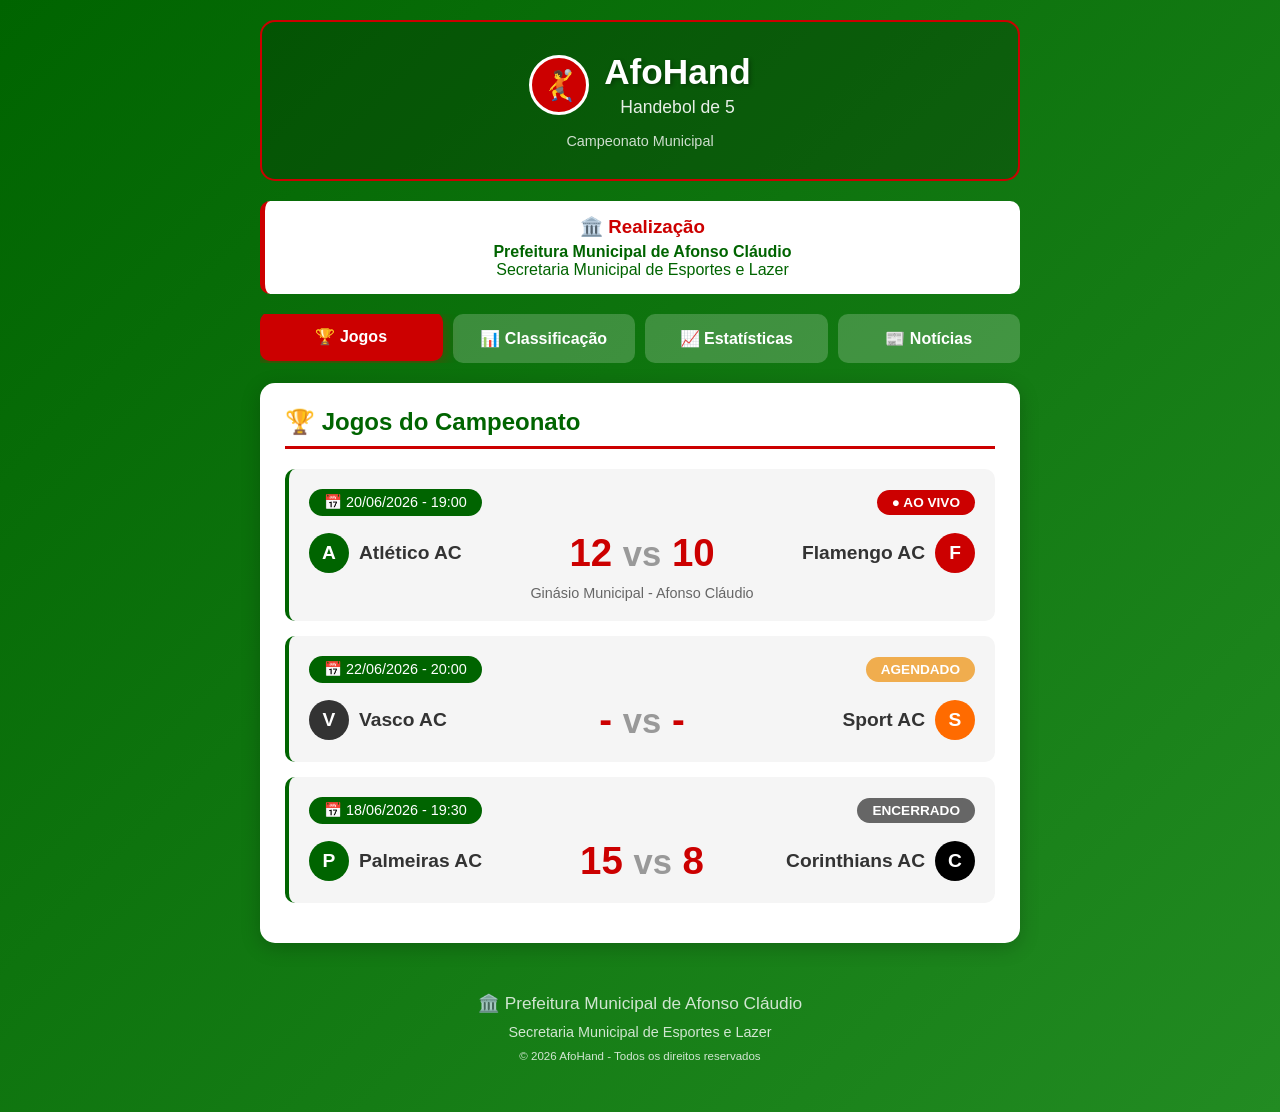
==== commit fe4b2315: "update" ====
--- a/index.html
+++ b/index.html
@@ -1,1735 +1,722 @@
 <!DOCTYPE html>
 <html lang="pt-BR">
 <head>
-<meta charset="UTF-8">
-<meta name="viewport" content="width=device-width, initial-scale=1.0, viewport-fit=cover">
-<meta name="theme-color" content="#050816">
-<meta name="apple-mobile-web-app-capable" content="yes">
-<meta name="apple-mobile-web-app-status-bar-style" content="black-translucent">
-<meta name="apple-mobile-web-app-title" content="Basquete AFC">
-<title>Supercopa de Basquete AFC · 2026</title>
-<link rel="preconnect" href="https://fonts.googleapis.com">
-<link href="https://fonts.googleapis.com/css2?family=Anton&family=Barlow+Condensed:wght@400;600;700;800&family=DM+Sans:wght@400;500;700;800&display=swap" rel="stylesheet">
-<style>
-:root {
-  --bg:#f8f9fa; --bg2:#ffffff; --bg3:#f1f3f5;
-  --gold:#fcc137; --gold2:#bd772b; --gold-dim:rgba(252,193,55,0.15);
-  --blue:#671217; --blue2:#500d11; --blue3:#3a090c;
-	  --red:#ff4040; --green:#22c55e;
-	  --card:#ffffff; --card2:#f8f9fa; --card3:rgba(103,18,23,0.05);
-	  --border:rgba(0,0,0,0.08); --border-gold:rgba(252,193,55,0.28); --border-blue:rgba(103,18,23,0.4);
-	  --text:#212529; --text2:#495057; --muted:#868e96;
-	  --topbar:#671217; --nav:#671217;
-  --shadow:0 8px 32px rgba(0,0,0,0.5);
-  --r:20px; --r-sm:12px; --r-xs:8px;
-}
-body.day {
-	  --bg:#ffffff; --bg2:#f4f6fb; --bg3:#f8f9fa;
-	  --gold:#fcc137; --gold2:#bd772b; --gold-dim:rgba(252,193,55,0.15);
-	  --blue:#671217; --blue2:#500d11; --blue3:#3a090c;
-	  --card:#ffffff; --card2:#f8f9fa; --card3:rgba(103,18,23,0.05);
-	  --border:rgba(0,0,0,0.08); --border-gold:rgba(252,193,55,0.5); --border-blue:rgba(103,18,23,0.2);
-	  --text:#212529; --text2:#495057; --muted:#868e96;
-	  --topbar:#671217; --nav:#671217;
-	  --shadow:0 4px 20px rgba(103,18,23,0.15);
-	}
-	body.day .topbar { background: #671217 !important; border-bottom: 2px solid #fcc137; }
-	body.day .topbar-title { color: #ffffff !important; }
-	body.day .icon-btn { color: #ffffff !important; }
-	body.day .live-dot-wrap { background: rgba(255,255,255,0.15) !important; color: #ffffff !important; }
-	body.day .live-dot { background: #fcc137 !important; }
-	body.day .bottom-nav { background: #671217 !important; border-top: 2px solid #fcc137; }
-	body.day .nav-btn { color: rgba(255,255,255,0.55) !important; }
-	body.day .nav-btn.on { color: #fcc137 !important; }
-	body.day .card { background: #ffffff !important; border: 1px solid rgba(103,18,23,0.1) !important; }
-
-*{margin:0;padding:0;box-sizing:border-box;-webkit-tap-highlight-color:transparent;}
-html{scroll-behavior:smooth;}
-body{background:var(--bg);color:#212529;font-family:'DM Sans',sans-serif;min-height:100vh;overflow-x:hidden;transition:background .35s,color .35s;}
-body::before{content:'';position:fixed;inset:0;z-index:0;pointer-events:none;
-background:radial-gradient(circle at 15% 0%,rgba(103,18,23,.05) 0%,transparent 50%),
-             radial-gradient(circle at 85% 100%,rgba(252,193,55,.05) 0%,transparent 50%);
-  transition:opacity .35s;}
-body.day::before{opacity:.04;}
-a{text-decoration:none;color:inherit;}
-button{font-family:'DM Sans',sans-serif;cursor:pointer;}
-input,select,textarea{font-family:'DM Sans',sans-serif;}
-
-/* SPLASH */
-#splash{position:fixed;inset:0;z-index:9999;background:#0a0203;display:flex;flex-direction:column;align-items:center;justify-content:center;transition:opacity .6s,transform .7s cubic-bezier(.4,0,.2,1);}
-#splash.out{opacity:0;transform:scale(1.05);pointer-events:none;}
-.splash-rings{position:relative;width:140px;height:140px;display:flex;align-items:center;justify-content:center;margin-bottom:24px;}
-.splash-ring{position:absolute;border-radius:50%;border:2px solid rgba(244,197,66,.15);animation:ringPulse 2s ease infinite;}
-.splash-ring:nth-child(1){width:140px;height:140px;animation-delay:0s;}
-.splash-ring:nth-child(2){width:110px;height:110px;animation-delay:.3s;}
-.splash-ring:nth-child(3){width:80px;height:80px;animation-delay:.6s;}
-@keyframes ringPulse{0%,100%{transform:scale(1);opacity:.15}50%{transform:scale(1.06);opacity:.4}}
-.splash-logo-img{width:80px;height:80px;object-fit:contain;position:relative;z-index:1;animation:splashPop .8s cubic-bezier(.34,1.56,.64,1) .2s both;filter:drop-shadow(0 0 30px rgba(244,197,66,.5));border-radius:18px;}
-@keyframes splashPop{from{opacity:0;transform:scale(.3) rotate(-15deg)}to{opacity:1;transform:scale(1) rotate(0)}}
-	.splash-name{font-family:'Anton',sans-serif;font-size:28px;letter-spacing:1px;color:#fff;animation:fadeUp .5s ease .9s both;}
-	.splash-ed{font-size:11px;color:#fff;opacity:0.7;letter-spacing:3px;text-transform:uppercase;animation:fadeUp .5s ease 1.05s both;margin-top:4px;}
-.splash-track{width:180px;height:3px;background:rgba(255,255,255,.08);border-radius:999px;margin-top:28px;overflow:hidden;animation:fadeUp .4s ease 1.1s both;}
-.splash-fill{height:100%;background:linear-gradient(90deg,var(--gold),#e8a010);border-radius:999px;animation:fillBar 1.5s cubic-bezier(.4,0,.2,1) 1.1s both;}
-@keyframes fillBar{from{width:0}to{width:100%}}
-@keyframes fadeUp{from{opacity:0;transform:translateY(14px)}to{opacity:1;transform:translateY(0)}}
-
-/* TOPBAR */
-.topbar{position:sticky;top:0;z-index:200;min-height:64px;display:flex;align-items:center;justify-content:space-between;padding-left:16px;padding-right:16px;padding-top:max(env(safe-area-inset-top,0px),12px);padding-bottom:12px;background:var(--topbar);backdrop-filter:blur(24px);border-bottom:1px solid var(--border);transition:background .35s;}
-.brand{display:flex;align-items:center;gap:10px;}
-.brand-logo{width:42px;height:42px;object-fit:contain;filter:drop-shadow(0 2px 8px rgba(244,197,66,.35));}
-	.brand-text small{display:block;font-size:10px;color:var(--gold);font-weight:700;letter-spacing:2px;text-transform:uppercase;}
-	.brand-text h1{font-family:'Anton',sans-serif;font-size:15px;line-height:1.1;color:#fff;}
-	.live-pill{display:flex;align-items:center;gap:5px;background:rgba(255,255,255,.15);border:1px solid rgba(255,255,255,0.3);padding:5px 11px;border-radius:999px;font-size:11px;font-weight:700;color:#fff;}
-.live-dot{width:6px;height:6px;border-radius:50%;background:var(--red);animation:blink 1.4s infinite;}
-@keyframes blink{0%,100%{opacity:1}50%{opacity:.2}}
-.icon-btn{width:36px;height:36px;border-radius:10px;border:1px solid var(--border);background:var(--card);display:flex;align-items:center;justify-content:center;font-size:17px;}
-
-/* PAGES */
-main{position:relative;z-index:1;padding-bottom:160px;}
-.page{display:none;}
-.page.active{display:block;animation:pgIn .3s ease;}
-@keyframes pgIn{from{opacity:0;transform:translateY(10px)}to{opacity:1;transform:translateY(0)}}
-
-/* TICKER */
-.ticker{margin:12px 14px 0;height:48px;border-radius:14px;background:linear-gradient(135deg,rgba(103,18,23,.45),rgba(8,18,40,.8));border:1px solid var(--border-gold);overflow:hidden;display:flex;align-items:center;}
-.ticker-inner{display:flex;align-items:center;white-space:nowrap;animation:tick 20s linear infinite;will-change:transform;}
-.ticker-item{display:inline-flex;align-items:center;gap:6px;padding:0 20px;font-size:12px;font-weight:700;color:var(--gold);}
-.ticker-sep{color:rgba(244,197,66,.3);font-size:8px;}
-@keyframes tick{0%{transform:translateX(0)}100%{transform:translateX(-50%)}}
-
-/* HERO */
-.hero{position:relative;margin:12px 14px 0;border-radius:24px;overflow:hidden;min-height:420px;box-shadow:0 24px 60px rgba(0,0,0,.6);}
-.hero-bg{position:absolute;inset:0;background-size:cover;background-position:center 28%;transition:filter .4s;}
-.hero-ov{position:absolute;inset:0;background:linear-gradient(160deg,rgba(103,18,23,0.9) 0%,rgba(58,9,12,0.95) 100%);}
-.hero-fade{position:absolute;inset:0;background:linear-gradient(to top,var(--bg) 0%,transparent 44%);pointer-events:none;}
-.hero-body{position:relative;z-index:2;padding:28px 24px 24px;}
-	.hero-badge{display:inline-flex;align-items:center;gap:6px;background:rgba(255,255,255,0.1);border:1px solid rgba(255,255,255,0.2);padding:7px 14px;border-radius:9999px;margin-bottom:18px;font-size:11px;font-weight:700;color:#fff;letter-spacing:.8px;}
-.hero-logorow{display:flex;align-items:center;gap:12px;margin-bottom:16px;}
-.hero-logorow img{width:66px;height:66px;object-fit:contain;filter:drop-shadow(0 4px 16px rgba(244,197,66,.5));}
-.hero-logorow-text .ed{font-size:10px;color:var(--gold);font-weight:700;letter-spacing:2px;text-transform:uppercase;}
-.hero-logorow-text .ht{font-family:'Anton',sans-serif;font-size:24px;line-height:1;color:#fff;text-transform:uppercase;}
-.hero h2{font-family:'Anton',sans-serif;font-size:46px;line-height:.93;text-transform:uppercase;color:#fff;margin-bottom:10px;}
-.hero h2 em{color:var(--gold);font-style:normal;}
-	.hero-sub{font-size:12px;color:#fff;opacity:0.8;margin-bottom:22px;line-height:1.5;}
-.cdown{display:flex;gap:8px;margin-bottom:24px;}
-.cd{flex:1;background:rgba(103,18,23,.28);border:1px solid var(--border-gold);border-radius:13px;padding:9px 4px 7px;display:flex;flex-direction:column;align-items:center;backdrop-filter:blur(6px);}
-.cd-n{font-family:'Anton',sans-serif;font-size:28px;color:var(--gold);line-height:1;min-width:36px;text-align:center;}
-.cd-n.flipping{animation:cdFlip .22s ease;}
-@keyframes cdFlip{0%{transform:scaleY(1);opacity:1}50%{transform:scaleY(0);opacity:0}100%{transform:scaleY(1);opacity:1}}
-	.cd-l{font-size:8px;color:#fff;opacity:0.7;font-weight:700;letter-spacing:1.5px;text-transform:uppercase;margin-top:3px;}
-.cd-sep{display:flex;align-items:center;font-family:'Anton',sans-serif;font-size:22px;color:var(--gold);padding-bottom:2px;opacity:.7;}
-.hero-btns{display:flex;gap:10px;}
-.btn-gold{flex:1;height:48px;border-radius:13px;border:none;background:linear-gradient(135deg,var(--blue),var(--blue2));color:#ffffff;font-weight:800;font-size:13px;letter-spacing:.4px;box-shadow:0 6px 20px rgba(103,18,23,0.2);transition:transform .12s;}
-.btn-gold:active{transform:scale(.97);}
-.btn-ghost{flex:1;height:48px;border-radius:13px;border:1px solid rgba(255,255,255,.2);background:rgba(255,255,255,.08);color:#fff;font-weight:700;font-size:13px;backdrop-filter:blur(8px);transition:background .15s;}
-.btn-ghost:active{background:rgba(255,255,255,.18);}
-
-/* STATS GRID */
-.stats-grid{display:grid;grid-template-columns:repeat(4,1fr);gap:10px;margin:12px 14px 0;}
-.stat{background:#f8f9fa;border:1px solid rgba(0,0,0,0.05);border-radius:14px;padding:13px 8px;text-align:center;transition:background .35s,border .35s;}
-.stat-n{font-family:'Anton',sans-serif;font-size:24px;color:var(--gold);}
-.stat-l{font-size:10px;color:var(--muted);margin-top:2px;line-height:1.3;}
-
-/* SECTION HEADER */
-.sec{padding:20px 16px 10px;display:flex;align-items:center;justify-content:space-between;}
-.sec-title{font-family:'Barlow Condensed',sans-serif;font-size:19px;font-weight:800;text-transform:uppercase;letter-spacing:.4px;}
-.sec-link{font-size:12px;color:var(--gold);font-weight:700;cursor:pointer;}
-
-/* TEAM CHIPS */
-.hscroll{display:flex;gap:10px;padding:0 14px;overflow-x:auto;scroll-snap-type:x mandatory;}
-.hscroll::-webkit-scrollbar{display:none;}
-.team-chip{flex-shrink:0;scroll-snap-align:start;background:var(--card2);border:1px solid var(--border);border-radius:14px;padding:11px 14px;display:flex;align-items:center;gap:10px;min-width:155px;cursor:pointer;transition:transform .12s,border .35s,background .35s;}
-.team-chip:active{transform:scale(.96);}
-.team-chip.gold{border-color:var(--border-gold);}
-.tc-av{width:36px;height:36px;border-radius:10px;background:var(--blue);display:flex;align-items:center;justify-content:center;font-size:17px;flex-shrink:0;}
-.tc-name{font-weight:800;font-size:12px;}
-.tc-city{font-size:10px;color:var(--muted);margin-top:1px;}
-.tc-badge{font-size:9px;color:var(--gold);font-weight:700;letter-spacing:.4px;margin-top:3px;}
-
-/* MVP STRIP */
-.mvp-strip{display:flex;gap:10px;padding:0 14px;overflow-x:auto;}
-.mvp-strip::-webkit-scrollbar{display:none;}
-.mvp-card{flex-shrink:0;background:var(--card2);border:1px solid var(--border);border-radius:16px;padding:14px 12px;width:120px;text-align:center;transition:background .35s,border .35s;}
-.mvp-card.no1{border-color:var(--border-gold);background:linear-gradient(135deg,rgba(244,197,66,.07),rgba(14,25,55,.92));}
-.mvp-rank{font-family:'Anton',sans-serif;font-size:20px;color:var(--gold);}
-.mvp-av{font-size:30px;margin:5px 0;}
-.mvp-nm{font-weight:800;font-size:11px;line-height:1.2;}
-.mvp-tm{font-size:10px;color:var(--muted);margin-top:2px;}
-
-/* NEWS */
-.news-list{padding:0 14px;display:flex;flex-direction:column;gap:10px;}
-.news-card{background:var(--card2);border:1px solid var(--border);border-radius:16px;padding:14px;display:flex;gap:12px;align-items:flex-start;transition:background .35s,border .35s;cursor:pointer;}
-.news-ic{font-size:28px;flex-shrink:0;margin-top:2px;}
-.news-tag{font-size:10px;color:var(--gold);font-weight:700;letter-spacing:1px;text-transform:uppercase;margin-bottom:3px;}
-.news-title{font-size:13px;font-weight:800;line-height:1.3;}
-.news-date{font-size:10px;color:var(--muted);margin-top:4px;}
-
-/* PAGE TITLE */
-.ptitle{padding:16px 16px 12px;font-family:'Barlow Condensed',sans-serif;font-size:26px;font-weight:800;text-transform:uppercase;letter-spacing:.4px;}
-.ptitle span{color:var(--gold);}
-
-/* TABS */
-.tabs{display:flex;gap:7px;padding:0 14px 12px;overflow-x:auto;}
-.tabs::-webkit-scrollbar{display:none;}
-.tab{flex-shrink:0;padding:7px 14px;border-radius:999px;border:1px solid var(--border);background:var(--card);color:var(--muted);font-size:12px;font-weight:700;cursor:pointer;transition:.15s;}
-.tab.on{background:var(--gold);border-color:var(--gold);color:#050816;}
-
-/* SEARCH */
-.search-wrap{margin:0 14px 12px;position:relative;}
-.search-ic{position:absolute;left:13px;top:50%;transform:translateY(-50%);font-size:15px;pointer-events:none;}
-.search-inp{width:100%;height:42px;border-radius:12px;border:1px solid var(--border);background:var(--card2);color:#212529;font-size:13px;padding:0 14px 0 38px;outline:none;transition:border .2s,background .35s;}
-.search-inp:focus{border-color:var(--border-gold);}
-
-/* PULL REFRESH */
-.pull-bar{height:0;overflow:hidden;display:flex;align-items:center;justify-content:center;gap:8px;font-size:12px;color:var(--muted);font-weight:700;transition:height .3s;}
-.pull-bar.show{height:44px;}
-.pull-spin{width:16px;height:16px;border:2px solid var(--border-gold);border-top-color:var(--gold);border-radius:50%;animation:spin .6s linear infinite;}
-@keyframes spin{to{transform:rotate(360deg)}}
-
-/* GAME CARDS */
-.cards{padding:0 14px;display:flex;flex-direction:column;gap:11px;}
-.gc{background:var(--card2);border:1px solid var(--border);border-radius:var(--r);padding:15px;position:relative;overflow:hidden;transition:background .35s,border .35s;}
-.gc.live-card{border-color:rgba(255,64,64,.4);}
-.gc.live-card::after{content:'';position:absolute;top:0;left:0;right:0;height:2px;background:linear-gradient(90deg,transparent,var(--red),transparent);animation:scan 1.8s linear infinite;}
-@keyframes scan{from{transform:translateX(-100%)}to{transform:translateX(100%)}}
-.gc-top{display:flex;align-items:center;justify-content:space-between;margin-bottom:13px;}
-.gc-phase{font-size:10px;color:var(--muted);font-weight:700;letter-spacing:.5px;text-transform:uppercase;}
-.gc-dt{font-size:10px;color:var(--muted);}
-.gc-mid{display:flex;align-items:center;justify-content:space-between;gap:6px;}
-.gc-t{flex:1;display:flex;flex-direction:column;align-items:center;gap:5px;}
-.gc-t-ic{width:50px;height:50px;border-radius:13px;background:var(--blue2);display:flex;align-items:center;justify-content:center;font-size:22px;}
-.gc-t-nm{font-size:12px;font-weight:800;text-align:center;line-height:1.2;}
-.gc-sc{text-align:center;min-width:60px;}
-.gc-sc-num{font-family:'Anton',sans-serif;font-size:40px;color:var(--gold);line-height:1;letter-spacing:2px;}
-.gc-vs{font-family:'Anton',sans-serif;font-size:24px;color:var(--muted);}
-.gc-sc-sets{font-size:10px;color:var(--muted);margin-top:2px;}
-.gc-bot{display:flex;align-items:center;justify-content:space-between;margin-top:12px;padding-top:10px;border-top:1px solid var(--border);}
-.gc-loc{font-size:10px;color:var(--muted);}
-.gc-actions{display:flex;gap:7px;align-items:center;}
-.btn-watch{height:28px;padding:0 11px;border-radius:8px;border:1px solid var(--border-gold);background:transparent;color:var(--gold);font-size:10px;font-weight:700;cursor:pointer;transition:.15s;}
-.btn-watch.on{background:rgba(34,197,94,.12);border-color:rgba(34,197,94,.4);color:#22c55e;}
-.grp-lbl{font-size:10px;font-weight:800;color:var(--gold);letter-spacing:1.2px;text-transform:uppercase;padding:14px 14px 6px;border-bottom:1px solid var(--border-gold);margin-bottom:8px;}
-
-/* TABLE */
-.tbl-wrap{margin:0 14px;border-radius:16px;overflow:hidden;border:1px solid var(--border);}
-.tbl-head{display:grid;grid-template-columns:32px 1fr 32px 32px 32px 40px 44px;background:rgba(103,18,23,.3);padding:9px 14px;border-bottom:1px solid var(--border);}
-.th{font-size:10px;color:var(--gold);font-weight:800;letter-spacing:.5px;text-align:center;text-transform:uppercase;}
-.tbl-row{display:grid;grid-template-columns:32px 1fr 32px 32px 32px 40px 44px;padding:11px 14px;border-bottom:1px solid var(--border);transition:background .15s;cursor:pointer;}
-.tbl-row:last-child{border-bottom:none;}
-.tbl-row.top2{background:rgba(244,197,66,.05);}
-.td{font-size:12px;text-align:center;display:flex;align-items:center;justify-content:center;}
-.td-nm{text-align:left;justify-content:flex-start;font-weight:800;font-size:11px;gap:5px;overflow:hidden;}
-.td-pos{font-family:'Anton',sans-serif;font-size:15px;color:var(--muted);}
-.td-pos.g{color:var(--gold);}
-.td-pts{font-family:'Anton',sans-serif;font-size:15px;color:var(--gold);}
-.td-bdg{font-size:8px;color:var(--gold);background:rgba(252,193,55,.1);padding:1px 5px;border-radius:4px;}
-
-/* BRACKET */
-.bracket-scroll{overflow-x:auto;padding:0 14px 14px;}
-.bracket-scroll::-webkit-scrollbar{display:none;}
-.bracket-inner{display:flex;gap:20px;min-width:700px;}
-.b-col{flex:1;display:flex;flex-direction:column;gap:14px;}
-.b-col h3{font-family:'Anton',sans-serif;font-size:14px;color:var(--gold);text-transform:uppercase;letter-spacing:.4px;margin-bottom:4px;text-align:center;}
-.match-card{background:var(--card2);border:1px solid var(--border);border-radius:14px;padding:12px;transition:background .35s;}
-.match-card.final{border-color:var(--border-gold);background:linear-gradient(135deg,rgba(244,197,66,.07),rgba(14,25,55,.95));}
-.m-meta{font-size:10px;color:var(--muted);font-weight:700;letter-spacing:.5px;margin-bottom:8px;text-align:center;}
-.mt{display:flex;align-items:center;gap:7px;padding:5px 0;border-bottom:1px solid var(--border);}
-.mt:last-child{border-bottom:none;}
-.mt-ic{width:22px;text-align:center;font-size:14px;}
-.mt-nm{flex:1;font-size:11px;font-weight:800;}
-.mt-sc{font-family:'Anton',sans-serif;font-size:15px;min-width:24px;text-align:center;}
-.mt-sc.empty{color:var(--muted);}
-.mt-sc.winner{color:var(--gold);}
-.mt-sc.loser{color:var(--muted);opacity:.5;}
-.champ-card{margin-top:14px;background:linear-gradient(135deg,rgba(244,197,66,.15),rgba(103,18,23,.25));border:1px solid var(--border-gold);border-radius:16px;padding:18px;text-align:center;position:relative;overflow:hidden;}
-.champ-ic{font-size:36px;margin-bottom:6px;}
-.champ-nm{font-family:'Anton',sans-serif;font-size:20px;color:var(--gold);}
-.champ-lbl{font-size:11px;color:var(--muted);margin-top:4px;letter-spacing:1px;text-transform:uppercase;}
-.cp{position:absolute;animation:confettiFall linear both;}
-@keyframes confettiFall{0%{transform:translateY(-10px) rotate(0);opacity:1}100%{transform:translateY(60px) rotate(360deg);opacity:0}}
-.auto-badge{display:inline-flex;align-items:center;gap:6px;background:rgba(34,197,94,.1);border:1px solid rgba(34,197,94,.3);padding:6px 13px;border-radius:999px;font-size:11px;font-weight:700;color:#22c55e;}
-
-/* SCHEDULE */
-.schedule-day{margin:0 14px 14px;background:var(--card2);border:1px solid var(--border);border-radius:var(--r);overflow:hidden;transition:background .35s,border .35s;}
-.sched-day-hd{display:flex;align-items:center;gap:10px;padding:13px 16px;background:rgba(103,18,23,.25);border-bottom:1px solid var(--border);}
-.sched-day-pill{background:var(--gold);color:#050816;font-family:'Barlow Condensed',sans-serif;font-size:13px;font-weight:800;padding:3px 10px;border-radius:6px;letter-spacing:1px;}
-.sched-day-lbl{font-size:12px;color:var(--text2);font-weight:700;}
-.sched-row{display:flex;align-items:flex-start;gap:12px;padding:12px 16px;border-bottom:1px solid var(--border);}
-.sched-row:last-child{border-bottom:none;}
-.sched-time{font-family:'Barlow Condensed',sans-serif;font-size:17px;font-weight:700;color:var(--gold);min-width:46px;line-height:1;}
-.sched-info{flex:1;}
-.sched-info strong{display:block;font-size:12px;font-weight:800;line-height:1.3;}
-.sched-info span{font-size:11px;color:var(--muted);margin-top:2px;display:block;}
-.sched-loc{font-size:10px;color:var(--muted);text-align:right;min-width:50px;padding-top:2px;line-height:1.3;}
-
-/* MAIS */
-.mais-grid{display:grid;grid-template-columns:repeat(3,1fr);gap:10px;padding:0 14px;}
-.mais-card{background:var(--card2);border:1px solid var(--border);border-radius:16px;padding:14px 10px;text-align:center;cursor:pointer;transition:transform .12s,background .35s,border .35s;}
-.mais-card:active{transform:scale(.95);}
-.mais-card.full{grid-column:span 3;display:flex;align-items:center;gap:14px;text-align:left;padding:14px 16px;}
-.mais-card-ic{font-size:26px;margin-bottom:6px;}
-.mais-card-lbl{font-size:12px;font-weight:800;}
-.mais-card-sub{font-size:10px;color:var(--muted);margin-top:2px;}
-.mais-admin-card{grid-column:span 3;background:rgba(255,64,64,.06);border:1px solid rgba(255,64,64,.2);border-radius:15px;padding:14px 16px;display:flex;align-items:center;gap:12px;cursor:pointer;transition:.18s;}
-.info-block{margin:12px 14px;background:var(--card2);border:1px solid var(--border);border-radius:16px;padding:16px;transition:background .35s,border .35s;}
-.info-block h4{font-family:'Barlow Condensed',sans-serif;font-size:16px;font-weight:800;text-transform:uppercase;margin-bottom:12px;color:var(--gold);}
-.info-row{display:flex;align-items:flex-start;gap:11px;padding:8px 0;border-bottom:1px solid var(--border);}
-.info-row:last-child{border-bottom:none;}
-.ir-ic{font-size:18px;flex-shrink:0;margin-top:1px;}
-.ir-lbl{font-size:11px;color:var(--muted);margin-bottom:2px;}
-.ir-val{font-size:12px;font-weight:700;}
-.faq-wrap{padding:0 14px;}
-.faq-item{background:var(--card2);border:1px solid var(--border);border-radius:14px;margin-bottom:8px;overflow:hidden;transition:background .35s,border .35s;}
-.faq-q{display:flex;align-items:center;justify-content:space-between;padding:13px 16px;font-size:13px;font-weight:800;cursor:pointer;}
-.faq-arrow{font-size:11px;color:var(--muted);transition:transform .2s;}
-.faq-item.open .faq-arrow{transform:rotate(180deg);}
-.faq-a{display:none;padding:0 16px 13px;font-size:12px;color:var(--text2);line-height:1.6;}
-.faq-item.open .faq-a{display:block;}
-.cta-block{margin:14px 14px 0;background:linear-gradient(135deg,rgba(103,18,23,.5),rgba(5,8,22,.8));border:1px solid var(--border-gold);border-radius:20px;padding:22px 18px;text-align:center;}
-.cta-block h3{font-family:'Anton',sans-serif;font-size:22px;text-transform:uppercase;color:var(--gold);margin-bottom:6px;}
-.cta-block p{font-size:12px;color:var(--muted);margin-bottom:16px;line-height:1.5;}
-.cta-block a{display:block;height:48px;border-radius:14px;background:linear-gradient(135deg,var(--blue),var(--blue2));color:#ffffff;font-weight:800;font-size:14px;display:flex;align-items:center;justify-content:center;letter-spacing:.3px;}
-
-/* TEAM MODAL */
-#teamModal{position:fixed;inset:0;z-index:3000;background:rgba(0,0,0,.7);display:none;align-items:flex-end;justify-content:center;backdrop-filter:blur(6px);}
-#teamModal.on{display:flex;}
-.tm-sheet{background:var(--bg2);border-radius:28px 28px 0 0;padding:22px 20px 44px;width:100%;max-width:500px;max-height:88vh;overflow-y:auto;}
-.tm-handle{width:40px;height:4px;background:rgba(255,255,255,.12);border-radius:999px;margin:0 auto 16px;}
-.tm-header{display:flex;align-items:center;gap:13px;margin-bottom:14px;}
-.tm-av{width:56px;height:56px;border-radius:16px;background:var(--blue2);display:flex;align-items:center;justify-content:center;font-size:26px;flex-shrink:0;}
-.tm-name{font-family:'Anton',sans-serif;font-size:22px;text-transform:uppercase;}
-.tm-city{font-size:12px;color:var(--muted);margin-top:3px;}
-.tm-badge-row{display:flex;gap:7px;flex-wrap:wrap;margin-bottom:14px;}
-.tm-badge{font-size:10px;font-weight:700;background:rgba(252,193,55,.1);border:1px solid var(--border-gold);color:var(--gold);padding:4px 10px;border-radius:6px;}
-.tm-insta{font-size:10px;font-weight:700;background:rgba(103,18,23,.05);border:1px solid var(--border-blue);color:var(--text2);padding:4px 10px;border-radius:6px;text-decoration:none;}
-.tm-section{font-size:10px;font-weight:800;color:var(--gold);letter-spacing:1.2px;text-transform:uppercase;margin:14px 0 8px;padding-bottom:4px;border-bottom:1px solid var(--border);}
-.tm-info-grid{display:grid;grid-template-columns:1fr 1fr;gap:8px;margin-bottom:4px;}
-.tm-info-card{background:#f8f9fa;border:1px solid rgba(0,0,0,0.05);border-radius:12px;padding:11px 12px;text-align:center;}
-.tm-info-ic{font-size:20px;margin-bottom:4px;}
-.tm-info-lbl{font-size:9px;color:var(--muted);letter-spacing:.5px;text-transform:uppercase;}
-.tm-info-val{font-size:12px;font-weight:800;margin-top:3px;}
-.tm-stats{display:flex;gap:8px;margin-bottom:8px;}
-.ts{flex:1;background:#f8f9fa;border:1px solid rgba(0,0,0,0.05);border-radius:12px;padding:11px 8px;text-align:center;}
-.ts.highlight{border-color:var(--border-gold);}
-.ts-n{font-family:'Anton',sans-serif;font-size:28px;color:var(--gold);}
-.ts-l{font-size:9px;color:var(--muted);text-transform:uppercase;letter-spacing:.5px;margin-top:2px;}
-.tm-update-note{display:flex;align-items:center;gap:6px;font-size:10px;color:var(--muted);margin-bottom:4px;}
-.player-row{display:flex;align-items:center;gap:10px;padding:9px 0;border-bottom:1px solid var(--border);}
-.player-row:last-child{border-bottom:none;}
-.pr-num{font-family:'Anton',sans-serif;font-size:16px;color:var(--gold);min-width:32px;}
-.pr-name{flex:1;font-size:12px;font-weight:800;}
-.pr-pos{font-size:10px;color:var(--muted);background:#f8f9fa;border:1px solid rgba(0,0,0,0.05);padding:2px 7px;border-radius:5px;}
-.modal-close{position:absolute;top:20px;right:20px;width:34px;height:34px;border-radius:50%;background:rgba(0,0,0,.05);border:none;color:#212529;font-size:16px;display:flex;align-items:center;justify-content:center;cursor:pointer;}
-
-/* ADMIN */
-#adminModal{position:fixed;inset:0;z-index:4000;background:rgba(0,0,0,.7);display:none;align-items:flex-end;justify-content:center;backdrop-filter:blur(6px);}
-#adminModal.on{display:flex;}
-.adm-sheet{background:var(--bg2);border-radius:28px 28px 0 0;padding:22px 20px 40px;width:100%;max-width:500px;max-height:90vh;overflow-y:auto;position:relative;}
-.adm-tabs{display:flex;gap:6px;margin-bottom:16px;flex-wrap:wrap;}
-.adm-tab{padding:6px 11px;border-radius:8px;border:1px solid var(--border);background:var(--card);color:var(--muted);font-size:11px;font-weight:700;cursor:pointer;}
-.adm-tab.on{background:var(--gold);color:#050816;border-color:transparent;}
-.adm-lbl{font-size:11px;font-weight:800;color:var(--muted);text-transform:uppercase;letter-spacing:.5px;margin:12px 0 5px;}
-.adm-inp{width:100%;height:40px;border-radius:11px;border:1px solid var(--border);background:var(--card2);color:#212529;font-size:13px;padding:0 12px;outline:none;margin-bottom:8px;}
-.adm-inp:focus{border-color:var(--border-gold);}
-.adm-select{width:100%;height:40px;border-radius:11px;border:1px solid var(--border);background:var(--card2);color:#212529;font-size:13px;padding:0 12px;outline:none;margin-bottom:8px;}
-.adm-score-row{display:flex;align-items:center;gap:8px;margin-bottom:10px;}
-.adm-sc-inp{width:52px;height:44px;border-radius:11px;border:1px solid var(--border-gold);background:var(--card);color:var(--gold);font-family:'Anton',sans-serif;font-size:22px;text-align:center;outline:none;}
-.adm-sep{font-family:'Anton',sans-serif;font-size:20px;color:var(--muted);}
-.adm-set-row{display:flex;align-items:center;gap:8px;margin-bottom:8px;}
-.adm-set-lbl{font-size:11px;color:var(--muted);white-space:nowrap;}
-.adm-team-row{display:flex;gap:8px;}
-.adm-actions{display:flex;gap:8px;margin-top:14px;}
-.adm-cancel{flex:1;height:42px;border-radius:11px;border:1px solid var(--border);background:transparent;color:var(--muted);font-weight:700;font-size:13px;}
-.adm-save{flex:2;height:42px;border-radius:11px;border:none;background:linear-gradient(135deg,var(--blue),var(--blue2));color:#ffffff;font-weight:800;font-size:13px;}
-.adm-section h4{font-size:13px;font-weight:800;margin-bottom:10px;}
-
-/* LIVE VIDEO */
-.live-video-card{margin:0 14px;background:var(--card2);border:1px solid var(--border);border-radius:var(--r);overflow:hidden;transition:background .35s,border .35s;}
-	.lv-header{display:flex;align-items:center;justify-content:space-between;padding:12px 16px;border-bottom:1px solid var(--border);}
-	.lv-header strong{font-size:13px;font-weight:800;color:var(--text);}
-.lv-placeholder{height:160px;background:linear-gradient(135deg,rgba(103,18,23,.3),rgba(5,8,22,.8));display:flex;flex-direction:column;align-items:center;justify-content:center;gap:8px;cursor:pointer;}
-.lv-play{width:52px;height:52px;border-radius:50%;background:rgba(244,197,66,.2);border:2px solid var(--border-gold);display:flex;align-items:center;justify-content:center;font-size:20px;color:var(--gold);}
-	.lv-sub{font-size:11px;color:#fff;opacity:0.8;text-align:center;}
-
-/* FIREWORKS */
-#fireworks{position:fixed;inset:0;z-index:9000;pointer-events:none;}
-#fireworks.on{pointer-events:none;}
-.fw-particle{position:absolute;width:6px;height:6px;border-radius:50%;animation:fw .8s ease-out both;}
-@keyframes fw{0%{transform:translate(0,0);opacity:1}100%{transform:translate(var(--tx),var(--ty));opacity:0}}
-
-/* TOAST */
-#toast{position:fixed;bottom:100px;left:50%;transform:translateX(-50%) translateY(20px);background:rgba(14,25,55,.96);border:1px solid var(--border-gold);border-radius:999px;padding:10px 20px;font-size:13px;font-weight:700;color:#fff;z-index:9500;opacity:0;transition:all .3s;pointer-events:none;white-space:nowrap;max-width:90vw;text-align:center;}
-#toast.show{opacity:1;transform:translateX(-50%) translateY(0);}
-
-/* BOTTOM NAV */
-.bnav{position:fixed;bottom:0;left:0;right:0;z-index:300;background:var(--nav);border-top:1px solid var(--border);display:flex;padding-bottom:max(env(safe-area-inset-bottom,0px),8px);}
-.nav-btn{flex:1;display:flex;flex-direction:column;align-items:center;justify-content:center;gap:3px;padding:9px 4px 6px;background:none;border:none;color:var(--muted);font-size:10px;font-weight:700;letter-spacing:.3px;transition:color .15s;cursor:pointer;}
-.nav-btn.on{color:var(--gold);}
-.ni{font-size:20px;line-height:1;}
-
-/* MAP/LOCAL */
-.map-wrap{margin:12px 14px;border-radius:16px;overflow:hidden;height:260px;}
-.map-wrap iframe{width:100%;height:100%;border:none;}
-.gps-btn{display:flex;align-items:center;justify-content:center;gap:8px;margin:10px 14px;height:44px;border-radius:12px;background:linear-gradient(135deg,var(--blue),var(--blue2));color:#ffffff;font-weight:800;font-size:13px;text-decoration:none;}
-.poi-group{font-size:10px;font-weight:800;color:var(--gold);text-transform:uppercase;letter-spacing:1.2px;padding:14px 14px 6px;border-bottom:1px solid var(--border-gold);}
-.poi-card{margin:0 14px 8px;background:var(--card2);border:1px solid var(--border);border-radius:14px;padding:12px 14px;display:flex;align-items:center;gap:12px;transition:background .35s,border .35s;}
-.poi-card.hl{border-color:var(--border-gold);}
-.poi-emoji{font-size:26px;flex-shrink:0;}
-.poi-info{flex:1;min-width:0;}
-.poi-type{font-size:9px;color:var(--muted);text-transform:uppercase;letter-spacing:.5px;}
-.poi-name{font-size:12px;font-weight:800;line-height:1.3;}
-.poi-name.gd{color:var(--gold);}
-.poi-addr{font-size:11px;color:var(--muted);margin-top:2px;}
-.poi-detail{font-size:10px;color:var(--muted);margin-top:3px;line-height:1.5;}
-.poi-maps{flex-shrink:0;padding:6px 11px;border-radius:8px;border:1px solid var(--border-gold);background:transparent;color:var(--gold);font-size:10px;font-weight:800;text-decoration:none;}
-
-/* THEME TOGGLE */
-.theme-block{margin:12px 14px;background:var(--card2);border:1px solid var(--border);border-radius:16px;padding:14px 16px;display:flex;align-items:center;gap:12px;transition:background .35s,border .35s;}
-.th-ic{font-size:22px;flex-shrink:0;}
-.th-text{flex:1;}
-.th-label{font-size:13px;font-weight:800;}
-.th-sub{font-size:10px;color:var(--muted);margin-top:2px;}
-.th-switch{position:relative;width:44px;height:24px;flex-shrink:0;}
-.th-switch input{opacity:0;width:0;height:0;}
-.th-slider{position:absolute;inset:0;border-radius:999px;background:var(--border-blue);border:1px solid var(--border);transition:.3s;cursor:pointer;}
-.th-slider::before{content:'';position:absolute;width:18px;height:18px;left:3px;bottom:3px;border-radius:50%;background:var(--muted);transition:.3s;}
-input:checked~.th-slider{background:rgba(244,197,66,.2);border-color:var(--border-gold);}
-input:checked~.th-slider::before{transform:translateX(20px);background:var(--gold);}
-.th-thumb{font-size:14px;}
-
-/* SPORTS BANNER */
-.sports-banner{position:relative;margin:12px 14px 0;border-radius:20px;overflow:hidden;height:190px;}
-.sb-bg{position:absolute;inset:0;background-size:cover;background-position:center 35%;transition:transform .5s ease;}
-.sports-banner:hover .sb-bg{transform:scale(1.04);}
-.sb-ov{position:absolute;inset:0;background:linear-gradient(95deg,rgba(5,8,22,.88) 0%,rgba(5,8,22,.3) 52%,rgba(5,8,22,.7) 100%);}
-.sb-body{position:relative;z-index:2;height:100%;display:flex;align-items:center;justify-content:space-between;padding:0 22px;}
-.sb-tag{font-size:9px;color:var(--gold);font-weight:700;letter-spacing:2px;text-transform:uppercase;margin-bottom:3px;}
-.sb-title{font-family:'Anton',sans-serif;font-size:22px;color:#fff;text-transform:uppercase;line-height:1.05;}
-.sb-sub{font-size:11px;color:rgba(255,255,255,.55);margin-top:5px;}
-.sb-icons{display:flex;gap:6px;margin-top:9px;}
-.sb-ic{width:30px;height:30px;border-radius:8px;background:rgba(244,197,66,.14);border:1px solid rgba(244,197,66,.28);display:flex;align-items:center;justify-content:center;font-size:15px;}
-.sb-bolt{font-size:38px;filter:drop-shadow(0 0 14px rgba(120,160,255,.8));}
-
-/* INSTALL MODAL */
-#installModal{display:none;position:fixed;inset:0;background:rgba(0,0,0,0.7);z-index:9999;align-items:flex-end;justify-content:center;}
-
-</style>
+    <meta charset="UTF-8">
+    <meta name="viewport" content="width=device-width, initial-scale=1.0">
+    <meta name="theme-color" content="#006400">
+    <title>AfoHand - Handebol de 5</title>
+    <link rel="manifest" href="manifest.json">
+    <link rel="apple-touch-icon" href="icons/icon-192x192.png">
+    <style>
+        * {
+            margin: 0;
+            padding: 0;
+            box-sizing: border-box;
+        }
+
+        :root {
+            --verde: #006400;
+            --verde-claro: #228B22;
+            --vermelho: #CC0000;
+            --vermelho-escuro: #8B0000;
+            --branco: #FFFFFF;
+            --cinza-claro: #f5f5f5;
+        }
+
+        body {
+            font-family: 'Segoe UI', Tahoma, Geneva, Verdana, sans-serif;
+            background: linear-gradient(135deg, var(--verde) 0%, var(--verde-claro) 100%);
+            min-height: 100vh;
+            color: var(--branco);
+        }
+
+        .container {
+            max-width: 800px;
+            margin: 0 auto;
+            padding: 20px;
+        }
+
+        header {
+            text-align: center;
+            padding: 30px 0;
+            background: rgba(0, 0, 0, 0.2);
+            border-radius: 15px;
+            margin-bottom: 20px;
+            border: 2px solid var(--vermelho);
+        }
+
+        .logo-area {
+            display: flex;
+            align-items: center;
+            justify-content: center;
+            gap: 15px;
+            margin-bottom: 10px;
+        }
+
+        .ball-icon {
+            width: 60px;
+            height: 60px;
+            background: var(--vermelho);
+            border-radius: 50%;
+            display: flex;
+            align-items: center;
+            justify-content: center;
+            font-size: 30px;
+            border: 3px solid var(--branco);
+        }
+
+        h1 {
+            font-size: 2.2em;
+            text-shadow: 2px 2px 4px rgba(0,0,0,0.3);
+        }
+
+        .subtitle {
+            font-size: 1.1em;
+            opacity: 0.9;
+            margin-top: 5px;
+        }
+
+        .org-info {
+            background: var(--branco);
+            color: var(--verde);
+            padding: 15px;
+            border-radius: 10px;
+            text-align: center;
+            margin-bottom: 20px;
+            border-left: 5px solid var(--vermelho);
+        }
+
+        .org-info h3 {
+            color: var(--vermelho);
+            margin-bottom: 5px;
+        }
+
+        .nav-tabs {
+            display: flex;
+            gap: 10px;
+            margin-bottom: 20px;
+            overflow-x: auto;
+        }
+
+        .nav-tab {
+            flex: 1;
+            padding: 15px;
+            background: rgba(255,255,255,0.2);
+            border: none;
+            color: var(--branco);
+            border-radius: 10px;
+            cursor: pointer;
+            font-size: 1em;
+            font-weight: bold;
+            transition: all 0.3s;
+            min-width: 120px;
+        }
+
+        .nav-tab.active {
+            background: var(--vermelho);
+            transform: translateY(-2px);
+            box-shadow: 0 4px 15px rgba(204, 0, 0, 0.4);
+        }
+
+        .nav-tab:hover {
+            background: var(--vermelho-escuro);
+        }
+
+        .section {
+            display: none;
+            background: var(--branco);
+            color: #333;
+            border-radius: 15px;
+            padding: 25px;
+            margin-bottom: 20px;
+            box-shadow: 0 5px 20px rgba(0,0,0,0.2);
+        }
+
+        .section.active {
+            display: block;
+            animation: fadeIn 0.3s ease;
+        }
+
+        @keyframes fadeIn {
+            from { opacity: 0; transform: translateY(10px); }
+            to { opacity: 1; transform: translateY(0); }
+        }
+
+        .section-title {
+            color: var(--verde);
+            font-size: 1.5em;
+            margin-bottom: 20px;
+            padding-bottom: 10px;
+            border-bottom: 3px solid var(--vermelho);
+            display: flex;
+            align-items: center;
+            gap: 10px;
+        }
+
+        .game-card {
+            background: var(--cinza-claro);
+            border-radius: 10px;
+            padding: 20px;
+            margin-bottom: 15px;
+            border-left: 4px solid var(--verde);
+            transition: transform 0.2s;
+        }
+
+        .game-card:hover {
+            transform: translateX(5px);
+        }
+
+        .game-header {
+            display: flex;
+            justify-content: space-between;
+            align-items: center;
+            margin-bottom: 15px;
+        }
+
+        .game-date {
+            background: var(--verde);
+            color: var(--branco);
+            padding: 5px 15px;
+            border-radius: 20px;
+            font-size: 0.9em;
+        }
+
+        .game-status {
+            padding: 5px 15px;
+            border-radius: 20px;
+            font-size: 0.85em;
+            font-weight: bold;
+        }
+
+        .status-live {
+            background: var(--vermelho);
+            color: var(--branco);
+            animation: pulse 1.5s infinite;
+        }
+
+        .status-finished {
+            background: #666;
+            color: var(--branco);
+        }
+
+        .status-scheduled {
+            background: #f0ad4e;
+            color: var(--branco);
+        }
+
+        @keyframes pulse {
+            0%, 100% { opacity: 1; }
+            50% { opacity: 0.7; }
+        }
+
+        .teams {
+            display: flex;
+            justify-content: space-between;
+            align-items: center;
+            font-size: 1.2em;
+            font-weight: bold;
+        }
+
+        .team {
+            display: flex;
+            align-items: center;
+            gap: 10px;
+            flex: 1;
+        }
+
+        .team-logo {
+            width: 40px;
+            height: 40px;
+            background: var(--verde);
+            border-radius: 50%;
+            display: flex;
+            align-items: center;
+            justify-content: center;
+            color: var(--branco);
+            font-weight: bold;
+        }
+
+        .score {
+            font-size: 2em;
+            color: var(--vermelho);
+            padding: 0 20px;
+        }
+
+        .vs {
+            color: #999;
+            font-size: 0.9em;
+        }
+
+        .standings-table {
+            width: 100%;
+            border-collapse: collapse;
+        }
+
+        .standings-table th {
+            background: var(--verde);
+            color: var(--branco);
+            padding: 12px;
+            text-align: center;
+        }
+
+        .standings-table td {
+            padding: 12px;
+            text-align: center;
+            border-bottom: 1px solid #ddd;
+        }
+
+        .standings-table tr:nth-child(even) {
+            background: var(--cinza-claro);
+        }
+
+        .standings-table tr:hover {
+            background: #e8f5e9;
+        }
+
+        .position {
+            font-weight: bold;
+            color: var(--verde);
+        }
+
+        .position-1 { color: #FFD700; }
+        .position-2 { color: #C0C0C0; }
+        .position-3 { color: #CD7F32; }
+
+        .team-cell {
+            display: flex;
+            align-items: center;
+            gap: 10px;
+            justify-content: flex-start;
+        }
+
+        .stats-grid {
+            display: grid;
+            grid-template-columns: repeat(auto-fit, minmax(200px, 1fr));
+            gap: 15px;
+        }
+
+        .stat-card {
+            background: linear-gradient(135deg, var(--verde), var(--verde-claro));
+            color: var(--branco);
+            padding: 20px;
+            border-radius: 10px;
+            text-align: center;
+        }
+
+        .stat-number {
+            font-size: 2.5em;
+            font-weight: bold;
+            margin: 10px 0;
+        }
+
+        .stat-label {
+            font-size: 0.9em;
+            opacity: 0.9;
+        }
+
+        .news-card {
+            background: var(--cinza-claro);
+            border-radius: 10px;
+            padding: 20px;
+            margin-bottom: 15px;
+            border-left: 4px solid var(--vermelho);
+        }
+
+        .news-date {
+            color: #666;
+            font-size: 0.85em;
+            margin-bottom: 5px;
+        }
+
+        .news-title {
+            color: var(--verde);
+            font-size: 1.1em;
+            font-weight: bold;
+            margin-bottom: 8px;
+        }
+
+        .news-text {
+            color: #555;
+            line-height: 1.5;
+        }
+
+        .btn-primary {
+            background: var(--vermelho);
+            color: var(--branco);
+            border: none;
+            padding: 12px 25px;
+            border-radius: 25px;
+            cursor: pointer;
+            font-size: 1em;
+            font-weight: bold;
+            transition: all 0.3s;
+            display: inline-flex;
+            align-items: center;
+            gap: 8px;
+        }
+
+        .btn-primary:hover {
+            background: var(--vermelho-escuro);
+            transform: translateY(-2px);
+            box-shadow: 0 4px 15px rgba(204, 0, 0, 0.4);
+        }
+
+        .install-banner {
+            display: none;
+            background: var(--vermelho);
+            color: var(--branco);
+            padding: 15px;
+            border-radius: 10px;
+            margin-bottom: 20px;
+            text-align: center;
+        }
+
+        .install-banner.show {
+            display: block;
+            animation: slideDown 0.3s ease;
+        }
+
+        @keyframes slideDown {
+            from { transform: translateY(-20px); opacity: 0; }
+            to { transform: translateY(0); opacity: 1; }
+        }
+
+        footer {
+            text-align: center;
+            padding: 30px;
+            color: rgba(255,255,255,0.8);
+            font-size: 0.9em;
+        }
+
+        .footer-logo {
+            margin-bottom: 10px;
+            font-size: 1.2em;
+        }
+
+        @media (max-width: 600px) {
+            h1 { font-size: 1.5em; }
+            .teams { font-size: 1em; }
+            .score { font-size: 1.5em; }
+            .nav-tab { padding: 10px; font-size: 0.9em; }
+        }
+    </style>
 </head>
 <body>
-
-<!-- FIREWORKS -->
-<div id="fireworks"></div>
-
-<!-- SPLASH -->
-<div id="splash">
-  <div class="splash-rings">
-    <div class="splash-ring"></div>
-    <div class="splash-ring"></div>
-    <div class="splash-ring"></div>
-    <img src="https://files.manuscdn.com/user_upload_by_module/session_file/310519663735693189/oNYSWjOSTPTkcmUz.png" style="width:100px;height:100px;object-fit:contain;position:relative;z-index:1;animation:splashPop .8s cubic-bezier(.34,1.56,.64,1) .2s both;filter:drop-shadow(0 0 30px rgba(252,193,55,.5));">
-  </div>
-  <div class="splash-name">Basquete AFC</div>
-  <div class="splash-ed">Supercopa 2026 · Afonso Cláudio</div>
-  <div class="splash-track"><div class="splash-fill"></div></div>
-</div>
-
-<!-- ONBOARDING -->
-<div id="onboarding" style="position:fixed;inset:0;z-index:5000;background:rgba(255,255,255,0.8);display:flex;align-items:flex-end;justify-content:center;backdrop-filter:blur(10px);">
-  <div style="background:var(--bg2);border-radius:28px 28px 0 0;padding:30px 24px 44px;width:100%;max-width:480px;animation:slideUp .45s cubic-bezier(.34,1.2,.64,1);box-shadow:0 -10px 40px rgba(0,0,0,0.1);">
-    <style>@keyframes slideUp{from{transform:translateY(100%)}to{transform:translateY(0)}}</style>
-    <div style="width:40px;height:4px;background:rgba(0,0,0,.1);border-radius:999px;margin:0 auto 22px;"></div>
-    <div style="text-align:center;margin-bottom:14px;"><img src="https://files.manuscdn.com/user_upload_by_module/session_file/310519663735693189/oNYSWjOSTPTkcmUz.png" style="width:120px;height:120px;object-fit:contain;"></div>
-    <div style="font-family:'Anton',sans-serif;font-size:26px;text-align:center;text-transform:uppercase;">Bem-vindo! 🏀</div>
-    <div style="font-size:12px;color:var(--muted);text-align:center;margin:6px 0 22px;line-height:1.6;">Acompanhe o Basquete da Supercopa AFC em tempo real — jogos, tabela, mata-mata e muito mais.</div>
-    <div style="display:flex;flex-direction:column;gap:10px;margin-bottom:22px;">
-      <div style="display:flex;gap:14px;align-items:center;background:#f8f9fa;border:1px solid rgba(0,0,0,0.05);border-radius:14px;padding:12px 14px;"><div style="font-size:22px;flex-shrink:0;">📅</div><div><strong style="display:block;font-size:13px;font-weight:800;">Jogos ao vivo</strong><span style="font-size:11px;color:var(--muted);">Placares animados em tempo real</span></div></div>
-      <div style="display:flex;gap:14px;align-items:center;background:#f8f9fa;border:1px solid rgba(0,0,0,0.05);border-radius:14px;padding:12px 14px;"><div style="font-size:22px;flex-shrink:0;">🏆</div><div><strong style="display:block;font-size:13px;font-weight:800;">Chaveamento automático</strong><span style="font-size:11px;color:var(--muted);">Bracket avança com os resultados</span></div></div>
-      <div style="display:flex;gap:14px;align-items:center;background:#f8f9fa;border:1px solid rgba(0,0,0,0.05);border-radius:14px;padding:12px 14px;"><div style="font-size:22px;flex-shrink:0;">📲</div><div><strong style="display:block;font-size:13px;font-weight:800;">Funciona offline</strong><span style="font-size:11px;color:var(--muted);">Instale como app na tela inicial</span></div></div>
+    <div class="container">
+        <header>
+            <div class="logo-area">
+                <div class="ball-icon">🤾</div>
+                <div>
+                    <h1>AfoHand</h1>
+                    <div class="subtitle">Handebol de 5</div>
+                </div>
+            </div>
+            <div style="margin-top: 15px; font-size: 0.9em; opacity: 0.8;">
+                Campeonato Municipal
+            </div>
+        </header>
+
+        <div class="org-info">
+            <h3>🏛️ Realização</h3>
+            <p><strong>Prefeitura Municipal de Afonso Cláudio</strong></p>
+            <p>Secretaria Municipal de Esportes e Lazer</p>
+        </div>
+
+        <div class="install-banner" id="installBanner">
+            <p>📲 Instale o AfoHand em seu celular!</p>
+            <button class="btn-primary" onclick="installApp()">Instalar App</button>
+        </div>
+
+        <nav class="nav-tabs">
+            <button class="nav-tab active" onclick="showSection('jogos')">🏆 Jogos</button>
+            <button class="nav-tab" onclick="showSection('classificacao')">📊 Classificação</button>
+            <button class="nav-tab" onclick="showSection('estatisticas')">📈 Estatísticas</button>
+            <button class="nav-tab" onclick="showSection('noticias')">📰 Notícias</button>
+        </nav>
+
+        <!-- Seção Jogos -->
+        <section id="jogos" class="section active">
+            <h2 class="section-title">🏆 Jogos do Campeonato</h2>
+            
+            <div class="game-card">
+                <div class="game-header">
+                    <span class="game-date">📅 20/06/2026 - 19:00</span>
+                    <span class="game-status status-live">● AO VIVO</span>
+                </div>
+                <div class="teams">
+                    <div class="team">
+                        <div class="team-logo">A</div>
+                        <span>Atlético AC</span>
+                    </div>
+                    <div class="score">12 <span class="vs">vs</span> 10</div>
+                    <div class="team" style="justify-content: flex-end;">
+                        <span>Flamengo AC</span>
+                        <div class="team-logo" style="background: var(--vermelho);">F</div>
+                    </div>
+                </div>
+                <div style="text-align: center; margin-top: 10px; color: #666; font-size: 0.9em;">
+                    Ginásio Municipal - Afonso Cláudio
+                </div>
+            </div>
+
+            <div class="game-card">
+                <div class="game-header">
+                    <span class="game-date">📅 22/06/2026 - 20:00</span>
+                    <span class="game-status status-scheduled">AGENDADO</span>
+                </div>
+                <div class="teams">
+                    <div class="team">
+                        <div class="team-logo" style="background: #333;">V</div>
+                        <span>Vasco AC</span>
+                    </div>
+                    <div class="score">- <span class="vs">vs</span> -</div>
+                    <div class="team" style="justify-content: flex-end;">
+                        <span>Sport AC</span>
+                        <div class="team-logo" style="background: #FF6B00;">S</div>
+                    </div>
+                </div>
+            </div>
+
+            <div class="game-card">
+                <div class="game-header">
+                    <span class="game-date">📅 18/06/2026 - 19:30</span>
+                    <span class="game-status status-finished">ENCERRADO</span>
+                </div>
+                <div class="teams">
+                    <div class="team">
+                        <div class="team-logo">P</div>
+                        <span>Palmeiras AC</span>
+                    </div>
+                    <div class="score">15 <span class="vs">vs</span> 8</div>
+                    <div class="team" style="justify-content: flex-end;">
+                        <span>Corinthians AC</span>
+                        <div class="team-logo" style="background: #000;">C</div>
+                    </div>
+                </div>
+            </div>
+        </section>
+
+        <!-- Seção Classificação -->
+        <section id="classificacao" class="section">
+            <h2 class="section-title">📊 Classificação</h2>
+            <table class="standings-table">
+                <thead>
+                    <tr>
+                        <th>#</th>
+                        <th style="text-align: left;">Time</th>
+                        <th>P</th>
+                        <th>J</th>
+                        <th>V</th>
+                        <th>D</th>
+                        <th>GP</th>
+                        <th>GC</th>
+                        <th>SG</th>
+                    </tr>
+                </thead>
+                <tbody>
+                    <tr>
+                        <td class="position position-1">1º</td>
+                        <td class="team-cell">
+                            <div class="team-logo" style="width: 30px; height: 30px; font-size: 0.8em;">P</div>
+                            Palmeiras AC
+                        </td>
+                        <td><strong>9</strong></td>
+                        <td>3</td>
+                        <td>3</td>
+                        <td>0</td>
+                        <td>42</td>
+                        <td>28</td>
+                        <td>+14</td>
+                    </tr>
+                    <tr>
+                        <td class="position position-2">2º</td>
+                        <td class="team-cell">
+                            <div class="team-logo" style="width: 30px; height: 30px; font-size: 0.8em;">A</div>
+                            Atlético AC
+                        </td>
+                        <td><strong>6</strong></td>
+                        <td>3</td>
+                        <td>2</td>
+                        <td>1</td>
+                        <td>38</td>
+                        <td>32</td>
+                        <td>+6</td>
+                    </tr>
+                    <tr>
+                        <td class="position position-3">3º</td>
+                        <td class="team-cell">
+                            <div class="team-logo" style="width: 30px; height: 30px; font-size: 0.8em; background: var(--vermelho);">F</div>
+                            Flamengo AC
+                        </td>
+                        <td><strong>3</strong></td>
+                        <td>3</td>
+                        <td>1</td>
+                        <td>2</td>
+                        <td>35</td>
+                        <td>38</td>
+                        <td>-3</td>
+                    </tr>
+                    <tr>
+                        <td class="position">4º</td>
+                        <td class="team-cell">
+                            <div class="team-logo" style="width: 30px; height: 30px; font-size: 0.8em; background: #333;">V</div>
+                            Vasco AC
+                        </td>
+                        <td><strong>0</strong></td>
+                        <td>3</td>
+                        <td>0</td>
+                        <td>3</td>
+                        <td>25</td>
+                        <td>42</td>
+                        <td>-17</td>
+                    </tr>
+                </tbody>
+            </table>
+        </section>
+
+        <!-- Seção Estatísticas -->
+        <section id="estatisticas" class="section">
+            <h2 class="section-title">📈 Estatísticas do Campeonato</h2>
+            <div class="stats-grid">
+                <div class="stat-card">
+                    <div class="stat-label">Total de Jogos</div>
+                    <div class="stat-number">12</div>
+                </div>
+                <div class="stat-card">
+                    <div class="stat-label">Gols Marcados</div>
+                    <div class="stat-number">156</div>
+                </div>
+                <div class="stat-card">
+                    <div class="stat-label">Média de Gols/Jogo</div>
+                    <div class="stat-number">13.0</div>
+                </div>
+                <div class="stat-card">
+                    <div class="stat-label">Times Participantes</div>
+                    <div class="stat-number">8</div>
+                </div>
+            </div>
+
+            <h3 style="margin-top: 30px; color: var(--verde); margin-bottom: 15px;">Artilheiros</h3>
+            <div class="game-card">
+                <div style="display: flex; justify-content: space-between; align-items: center;">
+                    <div class="team-cell">
+                        <div class="team-logo" style="width: 35px; height: 35px;">1</div>
+                        <div>
+                            <div style="font-weight: bold;">João Silva</div>
+                            <div style="font-size: 0.85em; color: #666;">Palmeiras AC</div>
+                        </div>
+                    </div>
+                    <div style="font-size: 1.5em; color: var(--vermelho); font-weight: bold;">18 gols</div>
+                </div>
+            </div>
+            <div class="game-card">
+                <div style="display: flex; justify-content: space-between; align-items: center;">
+                    <div class="team-cell">
+                        <div class="team-logo" style="width: 35px; height: 35px; background: #666;">2</div>
+                        <div>
+                            <div style="font-weight: bold;">Pedro Santos</div>
+                            <div style="font-size: 0.85em; color: #666;">Atlético AC</div>
+                        </div>
+                    </div>
+                    <div style="font-size: 1.5em; color: var(--vermelho); font-weight: bold;">15 gols</div>
+                </div>
+            </div>
+        </section>
+
+        <!-- Seção Notícias -->
+        <section id="noticias" class="section">
+            <h2 class="section-title">📰 Notícias</h2>
+            
+            <div class="news-card">
+                <div class="news-date">📅 16/06/2026</div>
+                <div class="news-title">Abertura do AfoHand 2026!</div>
+                <div class="news-text">
+                    A Prefeitura de Afonso Cláudio, através da Secretaria de Esportes, 
+                    inaugura nesta semana o campeonato municipal de handebol de 5. 
+                    O evento conta com 8 equipes e promete grandes emoções.
+                </div>
+            </div>
+
+            <div class="news-card">
+                <div class="news-date">📅 15/06/2026</div>
+                <div class="news-title">Regulamento Oficial Publicado</div>
+                <div class="news-text">
+                    Confira o regulamento completo do campeonato no site da prefeitura. 
+                    As inscrições foram encerradas com recorde de participação.
+                </div>
+            </div>
+
+            <div class="news-card">
+                <div class="news-date">📅 10/06/2026</div>
+                <div class="news-title">Reforma do Ginásio Municipal Concluída</div>
+                <div class="news-text">
+                    A Secretaria de Esportes finalizou a reforma do ginásio municipal, 
+                    que receberá todos os jogos do campeonato com nova pintura e piso renovado.
+                </div>
+            </div>
+        </section>
+
+        <footer>
+            <div class="footer-logo">🏛️ Prefeitura Municipal de Afonso Cláudio</div>
+            <p>Secretaria Municipal de Esportes e Lazer</p>
+            <p style="margin-top: 10px; font-size: 0.8em;">© 2026 AfoHand - Todos os direitos reservados</p>
+        </footer>
     </div>
-    <button onclick="closeOnboarding()" style="width:100%;height:52px;border-radius:16px;border:none;background:linear-gradient(135deg,var(--blue),var(--blue2));color:#ffffff;font-weight:800;font-size:15px;letter-spacing:.5px;box-shadow:0 6px 20px rgba(103,18,23,0.2);">VAMOS LÁ! →</button>
-  </div>
-</div>
-
-<!-- TEAM MODAL -->
-<div id="teamModal">
-  <div class="tm-sheet">
-    <button class="modal-close" onclick="closeTeamModal()">✕</button>
-    <div class="tm-handle"></div>
-    <div class="tm-header">
-      <div class="tm-av" id="tmAv">🏀</div>
-      <div>
-        <div class="tm-name" id="tmName">—</div>
-        <div class="tm-city" id="tmCity">—</div>
-      </div>
-    </div>
-    <div class="tm-badge-row" id="tmBadges"></div>
-    <div class="tm-section">📋 Informações</div>
-    <div class="tm-info-grid">
-      <div class="tm-info-card">
-        <div class="tm-info-ic">👔</div>
-        <div class="tm-info-lbl">Responsável</div>
-        <div class="tm-info-val" id="tmResp">—</div>
-      </div>
-      <div class="tm-info-card">
-        <div class="tm-info-ic">🏅</div>
-        <div class="tm-info-lbl">Capitão</div>
-        <div class="tm-info-val" id="tmCap">—</div>
-      </div>
-    </div>
-    <div class="tm-section">📊 Desempenho · 2026</div>
-    <div class="tm-stats">
-      <div class="ts"><div class="ts-n" id="tmPJ">—</div><div class="ts-l">Partidas</div></div>
-      <div class="ts highlight"><div class="ts-n" id="tmV">—</div><div class="ts-l">Vitórias</div></div>
-    </div>
-    <div class="tm-update-note" id="tmUpdateNote"><span>🔄</span><span>Dados da planilha</span></div>
-    <div id="tmPlayers"></div>
-  </div>
-</div>
-
-<!-- ADMIN MODAL -->
-<div id="adminModal">
-  <div class="adm-sheet">
-    <div id="admLoginScreen">
-      <div style="text-align:center;padding:10px 0 24px;">
-        <div style="font-size:48px;margin-bottom:12px;">🔐</div>
-        <div style="font-family:'Anton',sans-serif;font-size:22px;text-transform:uppercase;margin-bottom:4px;">Painel Admin</div>
-        <div style="font-size:12px;color:var(--muted);">Digite a senha para acessar</div>
-      </div>
-      <input class="adm-inp" type="password" id="admLoginPw" placeholder="Senha de acesso..." style="font-size:20px;letter-spacing:6px;text-align:center;" onkeydown="if(event.key==='Enter')admLogin()">
-      <div id="admLoginErro" style="display:none;text-align:center;font-size:12px;color:var(--blue);margin-top:8px;font-weight:700;">❌ Senha incorreta.</div>
-      <div style="display:flex;gap:10px;margin-top:16px;">
-        <button class="adm-cancel" onclick="closeAdmin()" style="flex:1;">Cancelar</button>
-        <button class="adm-save" onclick="admLogin()" style="flex:2;">ENTRAR →</button>
-      </div>
-    </div>
-    <div id="admPainelPrincipal" style="display:none;">
-      <div style="display:flex;align-items:center;justify-content:space-between;margin-bottom:14px;">
-        <div>
-          <div style="font-family:'Anton',sans-serif;font-size:20px;text-transform:uppercase;">🔐 Admin</div>
-          <div style="font-size:11px;color:var(--muted);margin-top:2px;">Painel Basquete AFC 2026</div>
-        </div>
-        <button class="modal-close" style="position:static;" onclick="closeAdmin()">✕</button>
-      </div>
-      <div class="adm-tabs">
-        <button class="adm-tab on" onclick="admTab('score',this)">Placar</button>
-        <button class="adm-tab" onclick="admTab('teams',this)">Times</button>
-        <button class="adm-tab" onclick="admTab('mvp',this)">MVP</button>
-      </div>
-      <div id="admScore">
-        <div class="adm-lbl">Placar (pontos)</div>
-        <div class="adm-score-row">
-          <span id="admT1" style="font-size:11px;font-weight:700;flex:1;">Time A</span>
-          <input class="adm-sc-inp" type="number" min="0" max="200" id="admS1" placeholder="0">
-          <div class="adm-sep">×</div>
-          <input class="adm-sc-inp" type="number" min="0" max="200" id="admS2" placeholder="0">
-          <span id="admT2" style="font-size:11px;font-weight:700;flex:1;text-align:right;">Time B</span>
-        </div>
-        <div class="adm-lbl">Senha Admin</div>
-        <input class="adm-inp" type="password" placeholder="Senha..." id="admPw">
-        <div class="adm-actions">
-          <button class="adm-cancel" onclick="closeAdmin()">Cancelar</button>
-          <button class="adm-save" onclick="saveScore()">SALVAR</button>
-        </div>
-      </div>
-      <div id="admTeams" style="display:none;">
-        <div class="adm-section">
-          <h4>Adicionar Time</h4>
-          <div class="adm-team-row">
-            <input class="adm-inp" id="newTeamName" placeholder="Nome do time">
-            <input class="adm-inp" id="newTeamCity" placeholder="Cidade, UF" style="max-width:130px;">
-          </div>
-          <select class="adm-select" id="newTeamGroup"><option value="grupoA">Grupo A</option><option value="grupoB">Grupo B</option><option value="grupoC">Grupo C</option></select>
-          <input class="adm-inp" type="password" placeholder="Senha Admin" id="admPw2">
-          <div class="adm-actions">
-            <button class="adm-cancel" onclick="closeAdmin()">Cancelar</button>
-            <button class="adm-save" onclick="addTeam()">ADICIONAR</button>
-          </div>
-        </div>
-      </div>
-      <div id="admMvp" style="display:none;">
-        <div class="adm-section">
-          <div style="text-align:center;margin-bottom:16px;"><div style="font-size:32px;margin-bottom:6px;">⭐</div><div style="font-family:'Anton',sans-serif;font-size:16px;color:var(--gold);text-transform:uppercase;">MVP da Partida</div></div>
-          <div class="adm-lbl">Nome do Jogador</div>
-          <input class="adm-inp" id="mvpName" placeholder="Nome completo do jogador">
-          <div class="adm-lbl">Time</div>
-          <input class="adm-inp" id="mvpTeam" placeholder="Nome do time">
-          <div class="adm-actions" style="margin-top:14px;">
-            <button class="adm-cancel" onclick="closeAdmin()">Cancelar</button>
-            <button class="adm-save" onclick="addMvp()">⭐ SALVAR MVP</button>
-          </div>
-          <div id="admMvpStatus" style="margin-top:10px;text-align:center;font-size:12px;color:var(--muted);"></div>
-        </div>
-      </div>
-    </div>
-  </div>
-</div>
-
-<div id="toast"></div>
-
-<!-- TOPBAR -->
-<header class="topbar">
-  <div class="brand">
-    <img src="https://files.manuscdn.com/user_upload_by_module/session_file/310519663735693189/oNYSWjOSTPTkcmUz.png" style="width:42px;height:42px;object-fit:contain;filter:drop-shadow(0 2px 8px rgba(252,193,55,.35));">
-    <div class="brand-text">
-      <small>SUPERCOPA AFC · 2026</small>
-      <h1>BASQUETE</h1>
-    </div>
-  </div>
-  <div style="display:flex;align-items:center;gap:8px;">
-    <div class="live-pill"><span class="live-dot"></span>EM BREVE</div>
-  </div>
-</header>
-
-<main>
-
-<!-- ==================== HOME ==================== -->
-<section id="homePage" class="page active">
-
-  <div class="ticker">
-    <div class="ticker-inner" id="tickerInner">
-      <span class="ticker-item">⚡ 25 e 26 de Julho de 2026</span><span class="ticker-sep">●</span>
-      <span class="ticker-item">🏀 Supercopa de Basquete AFC</span><span class="ticker-sep">●</span>
-      <span class="ticker-item">🏆 Grupos → Semi → Final</span><span class="ticker-sep">●</span>
-      <span class="ticker-item">✅ Inscrição 100% Gratuita</span><span class="ticker-sep">●</span>
-      <span class="ticker-item">📍 Afonso Cláudio, ES</span><span class="ticker-sep">●</span>
-      <span class="ticker-item">⚡ 25 e 26 de Julho de 2026</span><span class="ticker-sep">●</span>
-      <span class="ticker-item">🏀 Supercopa de Basquete AFC</span><span class="ticker-sep">●</span>
-      <span class="ticker-item">🏆 Grupos → Semi → Final</span><span class="ticker-sep">●</span>
-      <span class="ticker-item">✅ Inscrição 100% Gratuita</span><span class="ticker-sep">●</span>
-      <span class="ticker-item">📍 Afonso Cláudio, ES</span><span class="ticker-sep">●</span>
-    </div>
-  </div>
-
-  <section class="hero">
-    <div class="hero-bg" style="background:linear-gradient(135deg,#0a2d5e 0%,#050816 100%);"></div>
-    <div class="hero-ov"></div>
-    <div class="hero-fade"></div>
-    <div class="hero-body">
-      <div class="hero-badge"><span class="live-dot"></span>BASQUETE AFC · JUL 2026</div>
-      <div class="hero-logorow">
-        <img src="https://files.manuscdn.com/user_upload_by_module/session_file/310519663735693189/oNYSWjOSTPTkcmUz.png" style="width:66px;height:66px;object-fit:contain;filter:drop-shadow(0 4px 16px rgba(252,193,55,.5));">
-        <div class="hero-logorow-text">
-          <div class="ed">SUPERCOPA AFC · 2026</div>
-          <div class="ht">BASQUETE<br>AFC</div>
-        </div>
-      </div>
-      <h2 style="font-size:38px;">O MAIOR<br>CAMPEONATO DE<br><em>BASQUETE</em><br>DA REGIÃO</h2>
-      <p class="hero-sub">Região das Montanhas · Afonso Cláudio, ES<br>25 e 26 de Julho de 2026</p>
-      <div class="cdown">
-        <div class="cd"><div class="cd-n" id="cdD">--</div><div class="cd-l">Dias</div></div>
-        <div class="cd-sep">:</div>
-        <div class="cd"><div class="cd-n" id="cdH">--</div><div class="cd-l">Hrs</div></div>
-        <div class="cd-sep">:</div>
-        <div class="cd"><div class="cd-n" id="cdM">--</div><div class="cd-l">Min</div></div>
-        <div class="cd-sep">:</div>
-        <div class="cd"><div class="cd-n" id="cdS">--</div><div class="cd-l">Seg</div></div>
-      </div>
-      <div class="hero-btns">
-        <button class="btn-gold" onclick="nav('gamesPage',document.querySelectorAll('.nav-btn')[1])">VER JOGOS</button>
-	        <button class="btn-ghost" style="border:2px solid var(--gold); background:rgba(252,193,55,0.1); color:var(--gold); font-weight:800;" onclick="nav('tablePage',document.querySelectorAll('.nav-btn')[2])">TABELA</button>
-      </div>
-    </div>
-  </section>
-
-  <div class="stats-grid">
-    <div class="stat"><div class="stat-n" id="statTimes">6</div><div class="stat-l">Times</div></div>
-    <div class="stat"><div class="stat-n" id="statJogos">—</div><div class="stat-l">Jogos</div></div>
-    <div class="stat"><div class="stat-n" style="font-size:16px">R$0</div><div class="stat-l">Inscrição</div></div>
-    <div class="stat"><div class="stat-n">6ª</div><div class="stat-l">Edição</div></div>
-  </div>
-
-  <!-- TRANSMISSÃO -->
-  <div class="sec"><span class="sec-title">📺 Transmissão</span></div>
-  <div class="live-video-card">
-    <div class="lv-header">
-      <strong>Ao Vivo · 26 Jul</strong>
-      <div class="live-pill"><span class="live-dot"></span>EM BREVE</div>
-    </div>
-    <div class="lv-placeholder" onclick="showToast('📺 Transmissão disponível durante o evento!')">
-      <div class="lv-play">▶</div>
-      <div class="lv-sub">Clique para assistir ao vivo no evento</div>
-    </div>
-  </div>
-
-  <div class="sec" style="padding-top:18px;"><span class="sec-title">Times Inscritos</span><span class="sec-link" onclick="nav('tablePage',document.querySelectorAll('.nav-btn')[2])">VER TODOS →</span></div>
-  <p style="font-size:11px;color:var(--muted);padding:0 16px 9px;">👉 Toque para ver o perfil</p>
-  <div class="hscroll" id="teamChipsHome">
-	    <div class="team-chip gold" onclick="openTeam('CT das Montanhas','Afonso Cláudio, ES','🏠',0,0,0)"><div class="tc-av">🏠</div><div><div class="tc-name">CT das Montanhas</div><div class="tc-city">Afonso Cláudio, ES</div><div class="tc-badge">EQUIPE DA CASA</div></div></div>
-	    <div class="team-chip" onclick="openTeam('Marlins','Vitória, ES','🏀',0,0,0)"><div class="tc-av">🏀</div><div><div class="tc-name">Marlins</div><div class="tc-city">Vitória, ES</div><div class="tc-badge">INSCRITO</div></div></div>
-	    <div class="team-chip" onclick="openTeam('Central Serrano','Serra, ES','🏀',0,0,0)"><div class="tc-av">🏀</div><div><div class="tc-name">Central Serrano</div><div class="tc-city">Serra, ES</div><div class="tc-badge">INSCRITO</div></div></div>
-	    <div class="team-chip" onclick="openTeam('Crossover Basquete','Itapemirim, ES','🏀',0,0,0)"><div class="tc-av">🏀</div><div><div class="tc-name">Crossover Basquete</div><div class="tc-city">Itapemirim, ES</div><div class="tc-badge">INSCRITO</div></div></div>
-	    <div class="team-chip" onclick="openTeam('Basquete Aracruz','Aracruz, ES','🏀',0,0,0)"><div class="tc-av">🏀</div><div><div class="tc-name">Basquete Aracruz</div><div class="tc-city">Aracruz, ES</div><div class="tc-badge">INSCRITO</div></div></div>
-	    <div class="team-chip" onclick="openTeam('Basquete São Pedro','Vitória, ES','🏀',0,0,0)"><div class="tc-av">🏀</div><div><div class="tc-name">Basquete São Pedro</div><div class="tc-city">Vitória, ES</div><div class="tc-badge">INSCRITO</div></div></div>
-	  </div>
-
-  <div class="sec" style="padding-top:18px;"><span class="sec-title">🏅 MVP da Partida</span><span class="sec-link">Destaques · 2026</span></div>
-  <div class="mvp-strip" id="mvpStrip">
-    <div class="mvp-card no1"><div class="mvp-rank">1°</div><div class="mvp-av">🏀</div><div class="mvp-nm">A definir</div><div class="mvp-tm">—</div></div>
-    <div class="mvp-card"><div class="mvp-rank" style="color:var(--muted)">2°</div><div class="mvp-av">🏀</div><div class="mvp-nm">A definir</div><div class="mvp-tm">—</div></div>
-    <div class="mvp-card"><div class="mvp-rank" style="color:var(--muted)">3°</div><div class="mvp-av">🏀</div><div class="mvp-nm">A definir</div><div class="mvp-tm">—</div></div>
-  </div>
-
-  <!-- NEWS -->
-  <div class="sec" style="padding-top:18px;"><span class="sec-title">📰 Notícias</span></div>
-  <div class="news-list" id="newsList">
-	    <div class="news-card"><div class="news-ic">🗳️</div><div><div class="news-tag">Sorteio</div><div class="news-title">Sorteio dos grupos será dia 01/07 no instagram oficial da supercopa e da secretaria de esportes.</div><div class="news-date">Junho 2026</div></div></div>
-	    <div class="news-card"><div class="news-ic">🥤</div><div><div class="news-tag">Patrocínio</div><div class="news-title">O grupo coroa é patrocinador da Supercopa, Vem muita coisa boa por aí! Fiquem de olho.</div><div class="news-date">Junho 2026</div></div></div>
-	    <div class="news-card"><div class="news-ic">🎁</div><div><div class="news-tag">Especial</div><div class="news-title">Temos um presente especial para todas as equipes no sábado à noite, ja já a gente te conta.</div><div class="news-date">Junho 2026</div></div></div>
-	  </div>
-
-</section>
-
-<!-- ==================== JOGOS ==================== -->
-<section id="gamesPage" class="page">
-  <div class="ptitle">📅 <span>Jogos</span></div>
-  <div class="pull-bar" id="pullBar"><div class="pull-spin"></div>Atualizando...</div>
-  <div class="tabs">
-    <button class="tab on" onclick="filterGames('todos',this)">Todos</button>
-    <button class="tab" onclick="filterGames('grupos',this)">Grupos</button>
-    <button class="tab" onclick="filterGames('semi',this)">Semifinal</button>
-    <button class="tab" onclick="filterGames('final',this)">Final</button>
-  </div>
-  <div class="cards" id="gamesList">
-    <div style="text-align:center;padding:40px 20px;color:var(--muted);font-size:13px;">
-      <div style="font-size:28px;margin-bottom:8px">⏳</div>
-      Carregando jogos da planilha...
-    </div>
-  </div>
-</section>
-
-<!-- ==================== TABELA ==================== -->
-<section id="tablePage" class="page">
-  <div class="ptitle">📊 <span>Classificação</span></div>
-  <div class="search-wrap"><span class="search-ic">🔍</span><input class="search-inp" type="text" placeholder="Buscar equipe..." oninput="searchTeam(this.value)"></div>
-  <div class="tabs">
-    <button class="tab on" onclick="filterTable('grupoA',this)">Grupo A</button>
-    <button class="tab" onclick="filterTable('grupoB',this)">Grupo B</button>
-    <button class="tab" onclick="filterTable('grupoC',this)">Grupo C</button>
-  </div>
-  <div class="tbl-wrap">
-    <div class="tbl-head"><div class="th">#</div><div class="th" style="text-align:left">Equipe</div><div class="th">PJ</div><div class="th">V</div><div class="th">D</div><div class="th">SP</div><div class="th" style="color:var(--gold)">PTS</div></div>
-    <div id="tableBody"></div>
-  </div>
-  <div style="margin:10px 14px;font-size:10px;color:var(--muted);display:flex;gap:12px;flex-wrap:wrap;">
-    <span>PJ=Jogos</span><span>V=Vitórias</span><span>D=Derrotas</span><span>SP=Saldo</span><span style="color:var(--gold)">PTS=Pontos</span>
-  </div>
-  <div style="margin:0 14px 12px;background:var(--card2);border:1px solid var(--border);border-radius:14px;padding:12px 14px;font-size:12px;color:var(--muted);line-height:1.7;transition:background .35s,border .35s;">
-    ✅ <strong style="color:var(--text)">1º e 2º de cada grupo</strong> avançam para a semifinal.<br>
-    🏆 Campeão: premiação + troféu + medalhas.
-  </div>
-</section>
-
-<!-- ==================== MATA-MATA ==================== -->
-<section id="bracketPage" class="page">
-  <div class="ptitle">🏆 <span>Mata-Mata</span></div>
-  <div style="padding:0 14px 10px;"><div class="auto-badge">⚡ Chaveamento automático ativado</div></div>
-  <div class="bracket-scroll">
-    <div class="bracket-inner">
-      <div class="b-col">
-        <h3>Semifinal</h3>
-        <div class="match-card"><div class="m-meta">SF1 · 26/07 09:00h</div><div class="mt"><div class="mt-ic">🔵</div><div class="mt-nm" id="sf1t1nm">1º Grupo A</div><div class="mt-sc empty" id="bsf1t1">—</div></div><div class="mt"><div class="mt-ic">🔴</div><div class="mt-nm" id="sf1t2nm">2º Grupo B</div><div class="mt-sc empty" id="bsf1t2">—</div></div></div>
-        <div class="match-card" style="margin-top:36px;"><div class="m-meta">SF2 · 26/07 10:30h</div><div class="mt"><div class="mt-ic">🔴</div><div class="mt-nm" id="sf2t1nm">1º Grupo B</div><div class="mt-sc empty" id="bsf2t1">—</div></div><div class="mt"><div class="mt-ic">🔵</div><div class="mt-nm" id="sf2t2nm">2º Grupo A</div><div class="mt-sc empty" id="bsf2t2">—</div></div></div>
-      </div>
-      <div class="b-col">
-        <h3>🏆 Grande Final</h3>
-        <div class="match-card final"><div class="m-meta" style="color:var(--gold)">FINAL · 26/07 14:00h</div><div class="mt"><div class="mt-ic">🔥</div><div class="mt-nm" id="fint1nm">Venc. SF1</div><div class="mt-sc empty" id="bfint1">—</div></div><div class="mt"><div class="mt-ic">🔥</div><div class="mt-nm" id="fint2nm">Venc. SF2</div><div class="mt-sc empty" id="bfint2">—</div></div></div>
-        <div class="champ-card" id="champCard">
-          <div class="confetti-wrap" id="confettiWrap"></div>
-          <div class="champ-ic">🏆</div>
-          <div class="champ-nm" id="champName">Aguardando</div>
-          <div class="champ-lbl">Campeão 2026</div>
-        </div>
-      </div>
-    </div>
-  </div>
-</section>
-
-<!-- ==================== AGENDA ==================== -->
-<section id="schedulePage" class="page">
-  <div class="ptitle">📅 <span>Agenda</span></div>
-  <div class="schedule-day">
-    <div class="sched-day-hd"><div class="sched-day-pill">SÁBADO</div><div class="sched-day-lbl">Dia 1 · Fase de Grupos</div></div>
-    <div class="sched-row"><div class="sched-time">08:00</div><div class="sched-info"><strong>Recepção das Equipes</strong><span>Recepção e preparação das equipes</span></div><div class="sched-loc">Quadra</div></div>
-    <div class="sched-row"><div class="sched-time">09:00</div><div class="sched-info"><strong>🏀 Início dos Jogos</strong><span>Fase de grupos — rodada inicial</span></div><div class="sched-loc">Quadra</div></div>
-    <div class="sched-row"><div class="sched-time">12:00</div><div class="sched-info"><strong>🍔 Parada para Almoço</strong><span></span></div><div class="sched-loc">Praça</div></div>
-    <div class="sched-row"><div class="sched-time">13:30</div><div class="sched-info"><strong>🏀 Continuação Grupos</strong><span>Jogos da tarde</span></div><div class="sched-loc">Quadra</div></div>
-    <div class="sched-row" style="border-color:var(--border-gold);background:linear-gradient(135deg,rgba(244,197,66,.06),transparent);"><div class="sched-time" style="color:var(--gold)">19:00</div><div class="sched-info"><strong>🎉 Encerramento Dia 1</strong><span>Resultados do dia e classificação parcial</span></div><div class="sched-loc">Quadra</div></div>
-  </div>
-  <div class="schedule-day">
-    <div class="sched-day-hd"><div class="sched-day-pill">DOMINGO</div><div class="sched-day-lbl">Dia 2 · Mata-Mata</div></div>
-    <div class="sched-row"><div class="sched-time">08:30</div><div class="sched-info"><strong>Abertura da Quadra</strong><span>Aquecimento e preparação</span></div><div class="sched-loc">Quadra</div></div>
-    <div class="sched-row"><div class="sched-time">09:00</div><div class="sched-info"><strong>⚡ Semifinais</strong><span>Disputa das semifinais</span></div><div class="sched-loc">Quadra</div></div>
-    <div class="sched-row"><div class="sched-time">12:00</div><div class="sched-info"><strong>🍔 Parada para Almoço</strong><span></span></div><div class="sched-loc">Praça</div></div>
-    <div class="sched-row" style="border-color:var(--border-gold);background:linear-gradient(135deg,rgba(244,197,66,.06),transparent);"><div class="sched-time" style="color:var(--gold)">14:00</div><div class="sched-info"><strong>🏆 GRANDE FINAL</strong><span>Transmissão ao vivo!</span></div><div class="sched-loc">Quadra</div></div>
-    <div class="sched-row"><div class="sched-time">15:30</div><div class="sched-info"><strong>🎖️ Cerimônia de Premiação</strong><span>Troféus, medalhas e premiação</span></div><div class="sched-loc">Quadra</div></div>
-  </div>
-</section>
-
-<!-- ==================== MAIS ==================== -->
-<section id="maisPage" class="page">
-  <div class="ptitle">⚙️ <span>Mais</span></div>
-  <div class="mais-grid">
-    <div class="mais-admin-card" onclick="openAdmin()">
-      <div style="font-size:28px;">🔐</div>
-      <div><div style="font-size:14px;font-weight:800;">Painel Admin</div><div style="font-size:11px;color:var(--muted);margin-top:2px;">Atualizar placares e destaques</div></div>
-    </div>
-    <div class="mais-card full" onclick="window.open('https://www.supercopaafc.com.br/inscricao.html')"><div class="mais-card-ic">📝</div><div><div class="mais-card-lbl">Fazer Inscrição</div><div class="mais-card-sub">Garanta sua vaga · Sem taxa</div></div></div>
-    <div class="mais-card" onclick="nav('galleryPage',null);renderGallery('2025')"><div class="mais-card-ic">📸</div><div class="mais-card-lbl">Galeria</div><div class="mais-card-sub">Fotos do evento</div></div>
-    <div class="mais-card" onclick="nav('cardgenPage',null)"><div class="mais-card-ic">🖼️</div><div class="mais-card-lbl">Card Social</div><div class="mais-card-sub">Compartilhe placar</div></div>
-    <div class="mais-card" onclick="nav('qrPage',null);drawQR()"><div class="mais-card-ic">📲</div><div class="mais-card-lbl">QR Code</div><div class="mais-card-sub">Compartilhe o app</div></div>
-    <div class="mais-card" onclick="nav('schedulePage',null)"><div class="mais-card-ic">📅</div><div class="mais-card-lbl">Agenda</div><div class="mais-card-sub">Programação completa</div></div>
-    <div class="mais-card" onclick="window.open('https://www.supercopaafc.com.br/regulamento.html')"><div class="mais-card-ic">📋</div><div class="mais-card-lbl">Regulamento</div><div class="mais-card-sub">Regras oficiais</div></div>
-    <div class="mais-card" onclick="window.open('https://www.instagram.com/supercopaafc/')"><div class="mais-card-ic">📱</div><div class="mais-card-lbl">Instagram</div><div class="mais-card-sub">@supercopaafc</div></div>
-    <div class="mais-card" onclick="window.open('https://wa.link/900kb2')"><div class="mais-card-ic">💬</div><div class="mais-card-lbl">WhatsApp</div><div class="mais-card-sub">Fale conosco</div></div>
-    <div class="mais-card" onclick="openInstallModal()"><div class="mais-card-ic">📲</div><div class="mais-card-lbl">Instalar App</div><div class="mais-card-sub">Adicionar à tela inicial</div></div>
-    <div class="mais-card" onclick="nav('localPage',null)"><div class="mais-card-ic">🗺️</div><div class="mais-card-lbl">Locais</div><div class="mais-card-sub">Quadra e pontos de apoio</div></div>
-    <div class="mais-card" onclick="window.open('https://www.supercopaafc.com.br')"><div class="mais-card-ic">🌐</div><div class="mais-card-lbl">Site Oficial</div><div class="mais-card-sub">supercopaafc.com.br</div></div>
-  </div>
-
-  <!-- THEME TOGGLE -->
-  <div class="theme-block" style="margin-top:14px;">
-    <div class="th-ic" id="thIc">🌙</div>
-    <div class="th-text">
-      <div class="th-label" id="thLbl">Modo Noite</div>
-      <div class="th-sub" id="thSub">Design escuro ativado</div>
-    </div>
-    <label class="th-switch">
-      <input type="checkbox" id="thToggle" onchange="toggleTheme(this)">
-      <span class="th-slider"></span>
-    </label>
-    <span class="th-thumb" id="thThumb">🌙</span>
-  </div>
-
-  <div class="info-block" style="margin-top:12px;">
-    <h4>🏀 Evento</h4>
-    <div class="info-row"><div class="ir-ic">📅</div><div><div class="ir-lbl">Datas · Basquete</div><div class="ir-val">25 e 26 de Julho de 2026</div></div></div>
-    <div class="info-row"><div class="ir-ic">📍</div><div><div class="ir-lbl">Local</div><div class="ir-val">Afonso Cláudio, ES · Quadra Eurico Vieira</div></div></div>
-    <div class="info-row"><div class="ir-ic">🏀</div><div><div class="ir-lbl">Times</div><div class="ir-val">6 equipes · Grupos + Mata-mata</div></div></div>
-    <div class="info-row"><div class="ir-ic">🏆</div><div><div class="ir-lbl">Formato</div><div class="ir-val">Grupos → Semifinal → Grande Final</div></div></div>
-    <div class="info-row"><div class="ir-ic">✅</div><div><div class="ir-lbl">Taxa de Inscrição</div><div class="ir-val" style="color:var(--gold);font-weight:700;">GRATUITO · R$0,00</div></div></div>
-  </div>
-
-  <div class="faq-wrap" style="margin-top:4px;">
-    <div class="ptitle" style="padding:14px 0 10px;">❓ Dúvidas</div>
-    <div class="faq-item"><div class="faq-q" onclick="toggleFaq(this)">Como funciona o torneio de basquete? <span class="faq-arrow">▼</span></div><div class="faq-a">Fase de grupos no sábado, semifinal e grande final no domingo. Os dois primeiros de cada grupo avançam.</div></div>
-    <div class="faq-item"><div class="faq-q" onclick="toggleFaq(this)">Tem taxa de inscrição? <span class="faq-arrow">▼</span></div><div class="faq-a">NÃO! O evento é completamente gratuito para todas as equipes participantes.</div></div>
-    <div class="faq-item"><div class="faq-q" onclick="toggleFaq(this)">Quantos jogadores por equipe? <span class="faq-arrow">▼</span></div><div class="faq-a">Equipes de basquete com mínimo de 5 e máximo de 12 jogadores inscritos.</div></div>
-    <div class="faq-item"><div class="faq-q" onclick="toggleFaq(this)">Como me inscrevo? <span class="faq-arrow">▼</span></div><div class="faq-a">Pré-inscrição pelo site supercopaafc.com.br. A Comissão avalia e envia convites.</div></div>
-    <div class="faq-item"><div class="faq-q" onclick="toggleFaq(this)">Qual a pontuação por vitória? <span class="faq-arrow">▼</span></div><div class="faq-a">Vitória = 2 pontos. Derrota = 1 ponto. WO = 0 pontos para o perdedor.</div></div>
-  </div>
-  <div class="cta-block">
-    <h3>PRONTO PARA O JOGO?</h3>
-    <p>Inscrições abertas! Vagas limitadas para o Basquete da Supercopa AFC 2026.</p>
-    <a href="https://www.supercopaafc.com.br/inscricao.html" target="_blank">INSCREVER MEU TIME →</a>
-  </div>
-  <div style="text-align:center;padding:18px 14px 4px;font-size:10px;color:var(--muted);line-height:1.9;">
-    BASQUETE AFC · Supercopa 2026<br>Campeonato Multiesporte de Afonso Cláudio<br>
-    <span style="color:var(--gold)">supercopaafc.com.br</span>
-  </div>
-</section>
-
-<!-- ==================== LOCAL ==================== -->
-<section id="localPage" class="page">
-  <div style="display:flex;align-items:center;gap:10px;padding:16px 16px 14px;">
-    <button class="icon-btn" onclick="nav('maisPage',document.querySelectorAll('.nav-btn')[4])">←</button>
-    <div class="ptitle" style="padding:0;">📍 <span>Locais</span></div>
-  </div>
-
-  <div class="map-wrap">
-    <iframe src="https://www.google.com/maps/embed?pb=!1m17!1m12!1m3!1d1877.5!2d-41.12805!3d-20.07524!2m3!1f0!2f0!3f0!3m2!1i1024!2i768!4f13.1!3m2!1m1!2zMjDCsDA0JzMxLjAiUyA0McKwMDcnMzcuNyJX!5e0!3m2!1spt-BR!2sbr!4v1748000000000!5m2!1spt-BR!2sbr" allowfullscreen loading="lazy"></iframe>
-  </div>
-  <a class="gps-btn" href="https://www.google.com/maps/dir/?api=1&destination=-20.0752374,-41.1267671" target="_blank">
-    📍 Abrir GPS — Quadra Eurico Vieira
-  </a>
-
-  <p class="poi-group">🏀 Local do Evento</p>
-  <div class="poi-card hl">
-    <div class="poi-emoji">🏀</div>
-    <div class="poi-info">
-      <div class="poi-type">Quadra</div>
-      <div class="poi-name gd">Quadra Eurico Vieira de Resende</div>
-      <div class="poi-addr">Av. Idolindo Fonseca Lamas, 221 — Afonso Cláudio, ES</div>
-    </div>
-    <a class="poi-maps" href="https://maps.google.com/?cid=14397320840438908995" target="_blank">📍 Maps</a>
-  </div>
-
-  <p class="poi-group">🏥 Saúde</p>
-  <div class="poi-card">
-    <div class="poi-emoji">🏥</div>
-    <div class="poi-info">
-      <div class="poi-type">Hospital</div>
-      <div class="poi-name">Conferência São Vicente de Paulo</div>
-      <div class="poi-addr">R. José Giestas, 63 — Centro</div>
-      <div class="poi-detail">📞 <em>(27) 3735-1699</em> · 🕐 <em>24 horas</em></div>
-    </div>
-    <a class="poi-maps" href="https://maps.google.com/?cid=6542271719951999176" target="_blank">📍 Maps</a>
-  </div>
-
-  <p class="poi-group">🏨 Hospedagem</p>
-  <div class="poi-card">
-    <div class="poi-emoji">🏨</div>
-    <div class="poi-info">
-      <div class="poi-type">Pousada</div>
-      <div class="poi-name">Pousada Afonso Cláudio</div>
-      <div class="poi-addr">R. Quintino Bocaiúva, 128 — Centro</div>
-      <div class="poi-detail">📞 <em>(27) 3735-7801</em></div>
-    </div>
-    <a class="poi-maps" href="https://www.google.com/maps/search/?api=1&query=-20.077409,-41.1240347" target="_blank">📍 Maps</a>
-  </div>
-
-  <p class="poi-group">🍽️ Alimentação</p>
-  <div class="poi-card">
-    <div class="poi-emoji">🍕</div>
-    <div class="poi-info">
-      <div class="poi-type">Pizza & Lanches</div>
-      <div class="poi-name">Express Pizzas e Lanches</div>
-      <div class="poi-addr">Centro — Afonso Cláudio</div>
-      <div class="poi-detail">📞 <em>(27) 99999-5220</em> · 🕐 <em>Ter–Dom 18h–00h</em></div>
-    </div>
-    <a class="poi-maps" href="https://maps.google.com/?cid=818182377540330188" target="_blank">📍 Maps</a>
-  </div>
-  <div class="poi-card">
-    <div class="poi-emoji">🍽️</div>
-    <div class="poi-info">
-      <div class="poi-type">Restaurante</div>
-      <div class="poi-name">Restaurante Prato Fino</div>
-      <div class="poi-addr">R. José Jorge Haddad, 34 — Centro</div>
-      <div class="poi-detail">📞 <em>(27) 99900-4700</em> · 🕐 <em>Seg–Dom 9h–14h</em></div>
-    </div>
-    <a class="poi-maps" href="https://maps.google.com/?cid=5906541593162519242" target="_blank">📍 Maps</a>
-  </div>
-
-  <p class="poi-group">💊 Farmácias</p>
-  <div class="poi-card">
-    <div class="poi-emoji">💊</div>
-    <div class="poi-info">
-      <div class="poi-type">Farmácia</div>
-      <div class="poi-name">Farmácia São Tomé</div>
-      <div class="poi-addr">Av. Pres. Vargas, 236</div>
-      <div class="poi-detail">📞 <em>(27) 3735-1165</em> · 🕐 <em>Seg–Sáb 8h–18h</em></div>
-    </div>
-    <a class="poi-maps" href="https://maps.google.com/?cid=4168622811040752207" target="_blank">📍 Maps</a>
-  </div>
-  <div class="poi-card">
-    <div class="poi-emoji">💊</div>
-    <div class="poi-info">
-      <div class="poi-type">Farmácia</div>
-      <div class="poi-name">Farmácia São Tomé</div>
-      <div class="poi-addr">Av. Mal. Deodoro, 212 — Centro</div>
-      <div class="poi-detail">📞 <em>(27) 99890-6726</em> · 🕐 <em>Seg–Sex 7h–18h | Sáb 7h–12h</em></div>
-    </div>
-    <a class="poi-maps" href="https://maps.google.com/?cid=15484967853277222919" target="_blank">📍 Maps</a>
-  </div>
-</section>
-
-<!-- ==================== GALERIA ==================== -->
-<section id="galleryPage" class="page">
-  <div style="display:flex;align-items:center;gap:10px;padding:16px 16px 14px;">
-    <button class="icon-btn" onclick="nav('maisPage',document.querySelectorAll('.nav-btn')[4])">←</button>
-    <div class="ptitle" style="padding:0;">📸 <span>Galeria</span></div>
-  </div>
-  <div class="tabs" style="padding-top:4px;">
-    <button class="tab on" onclick="gallTab('2025',this)">2025</button>
-    <button class="tab" onclick="gallTab('2024',this)">2024</button>
-    <button class="tab" onclick="gallTab('2023',this)">2023</button>
-    <button class="tab" onclick="gallTab('2022',this)">2022</button>
-  </div>
-  <div style="display:grid;grid-template-columns:repeat(3,1fr);gap:3px;margin:0 14px;" id="galleryGrid"></div>
-</section>
-<div style="position:fixed;inset:0;z-index:9100;background:rgba(0,0,0,.93);display:none;align-items:center;justify-content:center;flex-direction:column;gap:10px;padding:20px;" id="galleryLb">
-  <button onclick="closeLb()" style="position:absolute;top:20px;right:20px;background:rgba(0,0,0,.05);border:none;border-radius:50%;width:38px;height:38px;color:#fff;font-size:18px;cursor:pointer;">✕</button>
-  <div id="lbIc" style="font-size:80px;">📸</div>
-  <div id="lbCap" style="font-size:14px;font-weight:800;color:#fff;"></div>
-  <div id="lbSub" style="font-size:12px;color:rgba(255,255,255,.5);"></div>
-</div>
-
-<!-- ==================== CARD SOCIAL ==================== -->
-<section id="cardgenPage" class="page">
-  <div style="display:flex;align-items:center;gap:10px;padding:16px 16px 14px;">
-    <button class="icon-btn" onclick="nav('maisPage',document.querySelectorAll('.nav-btn')[4])">←</button>
-    <div class="ptitle" style="padding:0;">🖼️ <span>Card Social</span></div>
-  </div>
-  <div style="padding:0 14px 12px;font-size:12px;color:var(--muted);">Gere um card com placar para postar no Instagram e WhatsApp</div>
-  <div style="margin:0 14px;border-radius:16px;overflow:hidden;box-shadow:0 12px 40px rgba(0,0,0,.5);">
-    <canvas id="scCanvas" style="width:100%;display:block;border-radius:16px;"></canvas>
-  </div>
-  <div style="margin:10px 14px;display:flex;flex-direction:column;gap:8px;padding-bottom:160px;">
-    <div style="display:flex;gap:8px;">
-      <input style="flex:1;height:42px;border-radius:11px;border:1px solid var(--border);background:var(--card2);color:#212529;font-size:13px;padding:0 12px;outline:none;" id="scT1" placeholder="Time 1" value="CT Montanhas" oninput="updateCard()">
-      <input style="flex:1;height:42px;border-radius:11px;border:1px solid var(--border);background:var(--card2);color:#212529;font-size:13px;padding:0 12px;outline:none;" id="scT2" placeholder="Time 2" value="Equipe B" oninput="updateCard()">
-    </div>
-    <div style="display:flex;align-items:center;justify-content:center;gap:12px;">
-      <input style="width:58px;height:46px;border-radius:11px;border:1px solid var(--border-gold);background:var(--card);color:var(--gold);font-family:'Anton',sans-serif;font-size:24px;text-align:center;outline:none;" id="scS1" type="number" min="0" max="200" value="65" oninput="updateCard()">
-      <div style="font-family:Anton,sans-serif;font-size:20px;color:var(--gold)">×</div>
-      <input style="width:58px;height:46px;border-radius:11px;border:1px solid var(--border-gold);background:var(--card);color:var(--gold);font-family:'Anton',sans-serif;font-size:24px;text-align:center;outline:none;" id="scS2" type="number" min="0" max="200" value="58" oninput="updateCard()">
-    </div>
-    <button style="width:100%;height:44px;border-radius:12px;border:none;background:linear-gradient(135deg,var(--blue),var(--blue2));color:#ffffff;font-weight:800;font-size:13px;cursor:pointer;" onclick="gerarImagemCard('share')">📤 Compartilhar Card</button>
-    <button style="width:100%;height:44px;border-radius:12px;border:1px solid var(--border);background:rgba(255,255,255,.08);color:#212529;font-weight:700;font-size:13px;cursor:pointer;" onclick="gerarImagemCard('download')">⬇️ Baixar como Imagem</button>
-  </div>
-</section>
-
-<!-- ==================== QR CODE ==================== -->
-<section id="qrPage" class="page">
-  <div style="display:flex;align-items:center;gap:10px;padding:16px 16px 14px;">
-    <button class="icon-btn" onclick="nav('maisPage',document.querySelectorAll('.nav-btn')[4])">←</button>
-    <div class="ptitle" style="padding:0;">📲 <span>QR Code</span></div>
-  </div>
-  <div style="padding:0 14px 14px;font-size:12px;color:var(--muted);">Compartilhe o QR no ginásio para que todos acessem o app</div>
-  <div style="margin:0 14px;background:var(--card2);border:1px solid var(--border-gold);border-radius:var(--r);padding:22px;text-align:center;">
-    <canvas id="qrCanvas" style="display:block;margin:0 auto 14px;border-radius:10px;background:#fff;padding:8px;" width="200" height="200"></canvas>
-    <div style="font-family:'Anton',sans-serif;font-size:19px;color:var(--gold);margin-bottom:3px;">Basquete AFC</div>
-    <div style="font-size:11px;color:var(--muted);margin-bottom:14px;line-height:1.5;">supercopaafc.com.br<br>Escaneie e acompanhe ao vivo</div>
-    <button onclick="downloadQR()" style="height:42px;padding:0 22px;border-radius:11px;border:none;background:linear-gradient(135deg,var(--blue),var(--blue2));color:#ffffff;font-weight:800;font-size:12px;cursor:pointer;">⬇️ Baixar QR Code</button>
-  </div>
-  <div style="margin:12px 14px;background:var(--card2);border:1px solid var(--border);border-radius:14px;padding:14px;font-size:12px;color:var(--muted);line-height:1.7;">
-    💡 <strong style="color:var(--text)">Dica:</strong> Imprima e cole na quadra, entrada e arquibancada!
-  </div>
-</section>
-
-</main>
-
-<!-- BOTTOM NAV -->
-<nav class="bnav">
-  <button class="nav-btn on" onclick="nav('homePage',this)"><span class="ni">🏠</span><small>Início</small></button>
-  <button class="nav-btn" onclick="nav('gamesPage',this)"><span class="ni">📅</span><small>Jogos</small></button>
-  <button class="nav-btn" onclick="nav('tablePage',this)"><span class="ni">📊</span><small>Tabela</small></button>
-  <button class="nav-btn" onclick="nav('bracketPage',this)"><span class="ni">🏆</span><small>Mata-mata</small></button>
-  <button class="nav-btn" onclick="nav('maisPage',this)"><span class="ni">⋯</span><small>Mais</small></button>
-</nav>
-
-<!-- INSTALL MODAL -->
-<div id="installModal" onclick="closeInstallModal(event)" style="display:none;position:fixed;inset:0;background:rgba(0,0,0,0.7);z-index:9999;align-items:flex-end;justify-content:center;">
-  <div style="background:var(--bg2);border-radius:24px 24px 0 0;padding:24px 20px 40px;width:100%;max-width:500px;max-height:85vh;overflow-y:auto;" onclick="event.stopPropagation()">
-    <div style="width:40px;height:4px;background:var(--border);border-radius:999px;margin:0 auto 20px;"></div>
-    <div style="text-align:center;margin-bottom:20px;">
-      <div style="font-size:40px;margin-bottom:8px;">📲</div>
-      <div style="font-family:'Anton',sans-serif;font-size:20px;text-transform:uppercase;">Instalar Aplicativo</div>
-      <div style="font-size:12px;color:var(--muted);margin-top:4px;">Acesse mais rápido direto da tela inicial!</div>
-    </div>
-    <div style="display:flex;gap:8px;margin-bottom:20px;">
-      <button id="installBtnAndroid" onclick="setInstallOS('android')" style="flex:1;padding:10px;border-radius:12px;border:2px solid var(--gold);background:rgba(252,193,55,.1);color:var(--gold);font-weight:800;font-size:13px;cursor:pointer;">🤖 ANDROID</button>
-      <button id="installBtnIos" onclick="setInstallOS('ios')" style="flex:1;padding:10px;border-radius:12px;border:1px solid var(--border);background:var(--card);color:var(--muted);font-weight:800;font-size:13px;cursor:pointer;">🍎 IPHONE</button>
-    </div>
-    <div id="installGuideAndroid">
-      <div style="display:flex;align-items:flex-start;gap:12px;padding:12px;background:#f8f9fa;border:1px solid rgba(0,0,0,0.05);border-radius:14px;margin-bottom:10px;"><div style="min-width:28px;height:28px;border-radius:50%;background:var(--gold);color:#050816;font-weight:900;font-size:14px;display:flex;align-items:center;justify-content:center;">1</div><div style="font-size:13px;line-height:1.5;">Toque nos <strong>três pontinhos ⋮</strong> no canto superior direito do Chrome</div></div>
-      <div style="display:flex;align-items:flex-start;gap:12px;padding:12px;background:#f8f9fa;border:1px solid rgba(0,0,0,0.05);border-radius:14px;margin-bottom:10px;"><div style="min-width:28px;height:28px;border-radius:50%;background:var(--gold);color:#050816;font-weight:900;font-size:14px;display:flex;align-items:center;justify-content:center;">2</div><div style="font-size:13px;line-height:1.5;">Toque em <strong>"Adicionar à tela inicial"</strong></div></div>
-      <div style="display:flex;align-items:flex-start;gap:12px;padding:12px;background:#f8f9fa;border:1px solid rgba(0,0,0,0.05);border-radius:14px;"><div style="min-width:28px;height:28px;border-radius:50%;background:var(--gold);color:#050816;font-weight:900;font-size:14px;display:flex;align-items:center;justify-content:center;">3</div><div style="font-size:13px;line-height:1.5;">Confirme em <strong>"Instalar"</strong>. O ícone aparecerá na sua tela! ✅</div></div>
-    </div>
-    <div id="installGuideIos" style="display:none;">
-      <div style="display:flex;align-items:flex-start;gap:12px;padding:12px;background:#f8f9fa;border:1px solid rgba(0,0,0,0.05);border-radius:14px;margin-bottom:10px;"><div style="min-width:28px;height:28px;border-radius:50%;background:var(--gold);color:#050816;font-weight:900;font-size:14px;display:flex;align-items:center;justify-content:center;">1</div><div style="font-size:13px;line-height:1.5;">Abra no <strong>Safari</strong> e toque no botão <strong>Compartilhar ⎋</strong></div></div>
-      <div style="display:flex;align-items:flex-start;gap:12px;padding:12px;background:#f8f9fa;border:1px solid rgba(0,0,0,0.05);border-radius:14px;margin-bottom:10px;"><div style="min-width:28px;height:28px;border-radius:50%;background:var(--gold);color:#050816;font-weight:900;font-size:14px;display:flex;align-items:center;justify-content:center;">2</div><div style="font-size:13px;line-height:1.5;">Role para baixo e toque em <strong>"Adicionar à Tela de Início" +</strong></div></div>
-      <div style="display:flex;align-items:flex-start;gap:12px;padding:12px;background:#f8f9fa;border:1px solid rgba(0,0,0,0.05);border-radius:14px;"><div style="min-width:28px;height:28px;border-radius:50%;background:var(--gold);color:#050816;font-weight:900;font-size:14px;display:flex;align-items:center;justify-content:center;">3</div><div style="font-size:13px;line-height:1.5;">Toque em <strong>"Adicionar"</strong>. Pronto! ✅</div></div>
-    </div>
-    <button onclick="closeInstallModal(event)" style="width:100%;margin-top:20px;padding:14px;border-radius:14px;border:none;background:linear-gradient(135deg,var(--blue),var(--blue2));color:#ffffff;font-weight:800;font-size:15px;cursor:pointer;">ENTENDIDO ✓</button>
-  </div>
-</div>
-
-<script>
-// ==================== SPLASH ====================
-setTimeout(()=>{
-  document.getElementById('splash').classList.add('out');
-  setTimeout(()=>{
-    document.getElementById('splash').style.display='none';
-    const ob = localStorage.getItem('onboarded_basquete2026');
-    if(!ob){ document.getElementById('onboarding').style.display='flex'; }
-    else { loadBasqueteData(); startDataCycle(); drawQR(); loadMvps(); }
-  },700);
-},2200);
-
-function closeOnboarding(){
-  document.getElementById('onboarding').style.display='none';
-  localStorage.setItem('onboarded_basquete2026','1');
-  loadBasqueteData();
-  startDataCycle();
-  drawQR();
-  loadMvps();
-}
-
-// ==================== NAV ====================
-function nav(pid,btn){
-  document.querySelectorAll('.page').forEach(p=>p.classList.remove('active'));
-  document.getElementById(pid).classList.add('active');
-  document.querySelectorAll('.nav-btn').forEach(b=>b.classList.remove('on'));
-  if(btn) btn.classList.add('on');
-  window.scrollTo({top:0,behavior:'smooth'});
-  if(navigator.vibrate) navigator.vibrate(6);
-  if(pid==='gamesPage'||pid==='tablePage'||pid==='bracketPage'){
-    loadBasqueteData();
-    startDataCycle();
-  } else {
-    stopDataCycle();
-  }
-}
-
-// ==================== THEME ====================
-function isDayTime(){ const h=new Date().getHours(); return h>=7 && h<18; }
-function applyTheme(isDay){
-  document.body.classList.toggle('day',isDay);
-  const toggle=document.getElementById('thToggle'); if(toggle) toggle.checked=isDay;
-  ['thIc','thThumb'].forEach(id=>{const e=document.getElementById(id);if(e)e.textContent=isDay?'☀️':'🌙';});
-  const l=document.getElementById('thLbl'); if(l) l.textContent=isDay?'Modo Dia':'Modo Noite';
-  const s=document.getElementById('thSub'); if(s) s.textContent=isDay?'Design claro ativado':'Design escuro ativado';
-}
-function toggleTheme(cb){
-  const d=cb.checked;
-  applyTheme(d);
-  localStorage.setItem('theme_basquete',d?'day':'night');
-  localStorage.setItem('themeManual_basquete','1');
-  showToast(d?'☀️ Modo Dia ativado':'🌙 Modo Noite ativado');
-}
-(()=>{
-  const manual=localStorage.getItem('themeManual_basquete');
-  const saved=localStorage.getItem('theme_basquete');
-  const isDay=manual ? saved==='day' : isDayTime();
-  applyTheme(isDay);
-  setInterval(()=>{ if(!localStorage.getItem('themeManual_basquete')){ applyTheme(isDayTime()); } },60000);
-})();
-
-// ==================== COUNTDOWN ====================
-const target=new Date('2026-07-25T09:00:00');
-const prev={d:'--',h:'--',m:'--',s:'--'};
-function flip(el,val){
-  const s=String(val).padStart(2,'0');
-  if(el.textContent===s) return;
-  el.classList.remove('flipping'); void el.offsetWidth; el.classList.add('flipping');
-  el.textContent=s;
-}
-function updateCD(){
-  const diff=target-new Date();
-  if(diff<=0){['cdD','cdH','cdM','cdS'].forEach(id=>{const e=document.getElementById(id);if(e)e.textContent='00';});return;}
-  flip(document.getElementById('cdD'),Math.floor(diff/86400000));
-  flip(document.getElementById('cdH'),Math.floor((diff%86400000)/3600000));
-  flip(document.getElementById('cdM'),Math.floor((diff%3600000)/60000));
-  flip(document.getElementById('cdS'),Math.floor((diff%60000)/1000));
-}
-updateCD(); setInterval(updateCD,1000);
-
-// ==================== GOOGLE SHEETS CONFIG (BASQUETE) ====================
-const BASQUETE_SHEET_ID = ''; // COLE AQUI O ID DA PLANILHA DE BASQUETE
-const GOOGLE_API_KEY    = 'AIzaSyBzIsc4TKy_he2P8PcOgOzs8Eor3EVHBzw';
-let _dataTimer = null;
-let _countdown = 30;
-let _cdTimer   = null;
-
-const tableData = { grupoA: [], grupoB: [], grupoC: [] };
-let curGrp = 'grupoA';
-
-function _cc(rows,r,col){ return (rows[r]&&rows[r][col]!=null)?rows[r][col].toString().trim():''; }
-
-function _makeGameCard(phase, dataPhase, meta, casa, visit, sC, sV, vencedor, gid, loc) {
-  const finalizado = vencedor && vencedor !== 'A DEFINIR' && vencedor !== '—';
-  const temPlacar  = sC || sV || finalizado;
-  let scoreHtml;
-  if (temPlacar) {
-    scoreHtml = `<div class="gc-sc-num">${sC||'0'} × ${sV||'0'}</div>`;
-  } else {
-    scoreHtml = `<div class="gc-vs">VS</div><div class="gc-sc-sets">Em breve</div>`;
-  }
-  const watchId    = gid ? `id="w-${gid}"` : '';
-  const watchClick = gid ? `onclick="toggleWatch('${gid}')"` : '';
-  const watchLabel = gid && watched.has(gid) ? '✅ Acompanhando' : '🔔 Acompanhar';
-  const watchClass = gid && watched.has(gid) ? 'btn-watch on' : 'btn-watch';
-  const liveClass  = (temPlacar && !finalizado) ? ' live-card' : '';
-  return `<div class="gc${liveClass}" data-phase="${dataPhase}"${gid?` data-gid="${gid}"`:''}">
-    <div class="gc-top">
-      <span class="gc-phase">${phase}</span>
-      <span class="gc-dt">${meta}</span>
-    </div>
-    <div class="gc-mid">
-      <div class="gc-t"><div class="gc-t-ic">🏀</div><div class="gc-t-nm">${casa||'—'}</div></div>
-      <div class="gc-sc">${scoreHtml}</div>
-      <div class="gc-t"><div class="gc-t-ic">🏀</div><div class="gc-t-nm">${visit||'—'}</div></div>
-    </div>
-    ${finalizado
-      ? `<div class="gc-bot"><span class="gc-loc">📍 ${loc}</span><div class="gc-actions"><span style="font-size:11px;color:var(--green);font-weight:700;">✅ ${vencedor}</span><button class="${watchClass}" ${watchId} ${watchClick}>${watchLabel}</button></div></div>`
-      : `<div class="gc-bot"><span class="gc-loc">📍 ${loc}</span><div class="gc-actions"><button class="${watchClass}" ${watchId} ${watchClick}>${watchLabel}</button></div></div>`
-    }
-  </div>`;
-}
-
-async function loadBasqueteData() {
-  if (!BASQUETE_SHEET_ID) {
-    // Sem planilha configurada — carrega dados de demonstração
-    loadDemoData();
-    return;
-  }
-  const makeUrl = (sheet, range) =>
-    `https://sheets.googleapis.com/v4/spreadsheets/${BASQUETE_SHEET_ID}/values/${encodeURIComponent("'"+sheet+"'!"+range)}?key=${GOOGLE_API_KEY}`;
-  try {
-    const [resClass, resJogos, resMata] = await Promise.all([
-      fetch(makeUrl('Classificação','A1:K26')),
-      fetch(makeUrl('Fase de Grupos','A1:Q49')),
-      fetch(makeUrl('Mata-Mata','A1:Q21'))
-    ]);
-    const [dataClass, dataJogos, dataMata] = await Promise.all([
-      resClass.json(), resJogos.json(), resMata.json()
-    ]);
-    const rowsC = dataClass.values || [];
-    const rowsJ = dataJogos.values || [];
-    const rowsM = dataMata.values  || [];
-
-    // CLASSIFICAÇÃO
-    const grpMap = { grupoA:[5,6], grupoB:[11,12], grupoC:[17,18] };
-    Object.keys(grpMap).forEach(g => {
-      tableData[g] = grpMap[g].map(r => ({
-        pos:  _cc(rowsC,r,0)||'—', name: _cc(rowsC,r,1)||'—', city: _cc(rowsC,r,5)||'',
-        badge:'', pj: _cc(rowsC,r,6)||'0', v: _cc(rowsC,r,3)||'0', d: _cc(rowsC,r,4)||'0',
-        sp:   _cc(rowsC,r,7)||'0', pts: _cc(rowsC,r,2)||'0'
-      })).filter(r=>r.name&&r.name!=='—');
-    });
-    renderTable(curGrp);
-
-    // JOGOS
-    const gamesList = document.getElementById('gamesList');
-    if (gamesList) {
-      const grupos = [
-        { label:'FASE DE GRUPOS · GRUPO A', rows:[10,11,12], grp:'A' },
-        { label:'FASE DE GRUPOS · GRUPO B', rows:[22,23,24], grp:'B' },
-        { label:'FASE DE GRUPOS · GRUPO C', rows:[34,35,36], grp:'C' }
-      ];
-      let html = '';
-      grupos.forEach(({ label, rows, grp }) => {
-        html += `<div class="grp-lbl" data-phase="grupos">${label}</div>`;
-        rows.forEach((row, idx) => {
-          const casa     = _cc(rowsJ,row,1);
-          const visit    = _cc(rowsJ,row,11);
-          if (!casa && !visit) return;
-          const sC       = _cc(rowsJ,row,12);
-          const sV       = _cc(rowsJ,row,13);
-          const vencedor = _cc(rowsJ,row,14);
-          const hora     = _cc(rowsJ,row,15)||'';
-          const gid      = `sg${grp}${idx+1}`;
-          html += _makeGameCard(`GRUPO ${grp}`, 'grupos', hora, casa, visit, sC, sV, vencedor, gid, 'Quadra Eurico Vieira');
+
+    <script>
+        // Navegação entre seções
+        function showSection(sectionId) {
+            // Esconde todas as seções
+            document.querySelectorAll('.section').forEach(section => {
+                section.classList.remove('active');
+            });
+            
+            // Remove active de todos os tabs
+            document.querySelectorAll('.nav-tab').forEach(tab => {
+                tab.classList.remove('active');
+            });
+            
+            // Mostra a seção selecionada
+            document.getElementById(sectionId).classList.add('active');
+            
+            // Ativa o tab correspondente
+            event.target.classList.add('active');
+        }
+
+        // Registro do Service Worker
+        if ('serviceWorker' in navigator) {
+            window.addEventListener('load', () => {
+                navigator.serviceWorker.register('sw.js')
+                    .then(registration => {
+                        console.log('SW registrado:', registration);
+                    })
+                    .catch(error => {
+                        console.log('SW falhou:', error);
+                    });
+            });
+        }
+
+        // Instalação do PWA
+        let deferredPrompt;
+        
+        window.addEventListener('beforeinstallprompt', (e) => {
+            e.preventDefault();
+            deferredPrompt = e;
+            document.getElementById('installBanner').classList.add('show');
         });
-      });
-
-      // SEMIFINAIS
-      html += `<div class="grp-lbl" data-phase="semi">⚡ SEMIFINAIS</div>`;
-      [[5,'SF1','semi'],[6,'SF2','semi']].forEach(([row,lbl,phase])=>{
-        const c=_cc(rowsM,row,1)||'A definir', v=_cc(rowsM,row,11)||'A definir';
-        const sC=_cc(rowsM,row,12), sV=_cc(rowsM,row,13), venc=_cc(rowsM,row,14);
-        html += _makeGameCard(lbl, phase, _cc(rowsM,row,15)||'', c, v, sC, sV, venc, lbl.toLowerCase(), 'Quadra Eurico Vieira');
-      });
-
-      // FINAL
-      html += `<div class="grp-lbl" data-phase="final" style="color:var(--gold)">🏆 GRANDE FINAL</div>`;
-      const fRow=17;
-      html += _makeGameCard('Grande Final','final',_cc(rowsM,fRow,15)||'',
-        _cc(rowsM,fRow,1)||'Venc. SF1', _cc(rowsM,fRow,11)||'Venc. SF2',
-        _cc(rowsM,fRow,12), _cc(rowsM,fRow,13), _cc(rowsM,fRow,14), 'fin', 'Quadra Eurico Vieira');
-
-      gamesList.innerHTML = html;
-      watched.forEach(id=>{const b=document.getElementById('w-'+id);if(b){b.classList.add('on');b.innerHTML='✅ Acompanhando';}});
-      const activeTab=document.querySelector('#gamesPage .tab.on');
-      if(activeTab){const phase=activeTab.getAttribute('onclick').match(/'([^']+)'/)?.[1];if(phase&&phase!=='todos')filterGames(phase,activeTab);}
-    }
-
-    // BRACKET
-    function applyBracket(row, rows, idA, idB, nmA, nmB) {
-      const nameA=_cc(rows,row,1)||'—', nameB=_cc(rows,row,11)||'—';
-      const sA=_cc(rows,row,12)||'—', sB=_cc(rows,row,13)||'—';
-      const winner=_cc(rows,row,14);
-      if(nmA&&document.getElementById(nmA)) document.getElementById(nmA).textContent=nameA;
-      if(nmB&&document.getElementById(nmB)) document.getElementById(nmB).textContent=nameB;
-      const elA=document.getElementById(idA), elB=document.getElementById(idB);
-      if(elA){elA.textContent=sA;elA.className='mt-sc'+(winner===nameA?' winner':winner?' loser':' empty');}
-      if(elB){elB.textContent=sB;elB.className='mt-sc'+(winner===nameB?' winner':winner?' loser':' empty');}
-    }
-    applyBracket(5, rowsM, 'bsf1t1','bsf1t2','sf1t1nm','sf1t2nm');
-    applyBracket(6, rowsM, 'bsf2t1','bsf2t2','sf2t1nm','sf2t2nm');
-    applyBracket(17,rowsM, 'bfint1','bfint2','fint1nm','fint2nm');
-    const campeo = _cc(rowsM,20,0);
-    const champEl = document.getElementById('champName');
-    if(champEl){
-      const waiting = !campeo||campeo==='—'||campeo.toLowerCase().includes('aguard');
-      champEl.textContent = waiting ? 'Aguardando' : campeo;
-      if(!waiting) launchFireworks(campeo);
-    }
-
-    // Update stats count
-    const totalTimes = Object.values(tableData).flat().length;
-    const statTimesEl = document.getElementById('statTimes');
-    if(statTimesEl) statTimesEl.textContent = totalTimes || '6';
-
-  } catch(e) {
-    console.warn('Sheets error:', e);
-    loadDemoData();
-  }
-}
-
-function loadDemoData() {
-  // Dados de demonstração
-  tableData.grupoA = [
-    {pos:'1',name:'CT Montanhas',city:'Afonso Cláudio, ES',badge:'🏠 CASA',pj:'0',v:'0',d:'0',sp:'0',pts:'0'},
-    {pos:'2',name:'Equipe B',city:'Cidade, ES',badge:'',pj:'0',v:'0',d:'0',sp:'0',pts:'0'},
-  ];
-  tableData.grupoB = [
-    {pos:'1',name:'Equipe C',city:'Cidade, RJ',badge:'',pj:'0',v:'0',d:'0',sp:'0',pts:'0'},
-    {pos:'2',name:'Equipe D',city:'Cidade, MG',badge:'',pj:'0',v:'0',d:'0',sp:'0',pts:'0'},
-  ];
-  tableData.grupoC = [
-    {pos:'1',name:'Equipe E',city:'Cidade, SP',badge:'',pj:'0',v:'0',d:'0',sp:'0',pts:'0'},
-    {pos:'2',name:'Equipe F',city:'Cidade, ES',badge:'',pj:'0',v:'0',d:'0',sp:'0',pts:'0'},
-  ];
-  renderTable(curGrp);
-
-  const gamesList = document.getElementById('gamesList');
-  if(gamesList){
-    gamesList.innerHTML = `
-      <div class="grp-lbl" data-phase="grupos">FASE DE GRUPOS · GRUPO A</div>
-      <div class="gc" data-phase="grupos"><div class="gc-top"><span class="gc-phase">GRUPO A</span><span class="gc-dt">25/07 · 09:00h</span></div><div class="gc-mid"><div class="gc-t"><div class="gc-t-ic">🏀</div><div class="gc-t-nm">CT Montanhas</div></div><div class="gc-sc"><div class="gc-vs">VS</div><div class="gc-sc-sets">Sábado</div></div><div class="gc-t"><div class="gc-t-ic">🏀</div><div class="gc-t-nm">Equipe B</div></div></div><div class="gc-bot"><span class="gc-loc">📍 Quadra Eurico Vieira</span><div class="gc-actions"><button class="btn-watch">🔔 Acompanhar</button></div></div></div>
-      <div class="grp-lbl" data-phase="grupos">FASE DE GRUPOS · GRUPO B</div>
-      <div class="gc" data-phase="grupos"><div class="gc-top"><span class="gc-phase">GRUPO B</span><span class="gc-dt">25/07 · 10:30h</span></div><div class="gc-mid"><div class="gc-t"><div class="gc-t-ic">🏀</div><div class="gc-t-nm">Equipe C</div></div><div class="gc-sc"><div class="gc-vs">VS</div><div class="gc-sc-sets">Sábado</div></div><div class="gc-t"><div class="gc-t-ic">🏀</div><div class="gc-t-nm">Equipe D</div></div></div><div class="gc-bot"><span class="gc-loc">📍 Quadra Eurico Vieira</span><div class="gc-actions"><button class="btn-watch">🔔 Acompanhar</button></div></div></div>
-      <div class="grp-lbl" data-phase="grupos">FASE DE GRUPOS · GRUPO C</div>
-      <div class="gc" data-phase="grupos"><div class="gc-top"><span class="gc-phase">GRUPO C</span><span class="gc-dt">25/07 · 12:00h</span></div><div class="gc-mid"><div class="gc-t"><div class="gc-t-ic">🏀</div><div class="gc-t-nm">Equipe E</div></div><div class="gc-sc"><div class="gc-vs">VS</div><div class="gc-sc-sets">Sábado</div></div><div class="gc-t"><div class="gc-t-ic">🏀</div><div class="gc-t-nm">Equipe F</div></div></div><div class="gc-bot"><span class="gc-loc">📍 Quadra Eurico Vieira</span><div class="gc-actions"><button class="btn-watch">🔔 Acompanhar</button></div></div></div>
-      <div class="grp-lbl" data-phase="semi">⚡ SEMIFINAIS</div>
-      <div class="gc" data-phase="semi"><div class="gc-top"><span class="gc-phase">SEMIFINAL 1</span><span class="gc-dt">26/07 · 09:00h</span></div><div class="gc-mid"><div class="gc-t"><div class="gc-t-ic">🏀</div><div class="gc-t-nm">1º Grupo A</div></div><div class="gc-sc"><div class="gc-vs">VS</div><div class="gc-sc-sets">Domingo</div></div><div class="gc-t"><div class="gc-t-ic">🏀</div><div class="gc-t-nm">2º Grupo B</div></div></div><div class="gc-bot"><span class="gc-loc">📍 Quadra Eurico Vieira</span></div></div>
-      <div class="gc" data-phase="semi"><div class="gc-top"><span class="gc-phase">SEMIFINAL 2</span><span class="gc-dt">26/07 · 10:30h</span></div><div class="gc-mid"><div class="gc-t"><div class="gc-t-ic">🏀</div><div class="gc-t-nm">1º Grupo B</div></div><div class="gc-sc"><div class="gc-vs">VS</div><div class="gc-sc-sets">Domingo</div></div><div class="gc-t"><div class="gc-t-ic">🏀</div><div class="gc-t-nm">2º Grupo A</div></div></div><div class="gc-bot"><span class="gc-loc">📍 Quadra Eurico Vieira</span></div></div>
-      <div class="grp-lbl" data-phase="final" style="color:var(--gold)">🏆 GRANDE FINAL</div>
-      <div class="gc" data-phase="final"><div class="gc-top"><span class="gc-phase">GRANDE FINAL</span><span class="gc-dt">26/07 · 14:00h</span></div><div class="gc-mid"><div class="gc-t"><div class="gc-t-ic">🔥</div><div class="gc-t-nm">Venc. SF1</div></div><div class="gc-sc"><div class="gc-vs">VS</div><div class="gc-sc-sets">Domingo</div></div><div class="gc-t"><div class="gc-t-ic">🔥</div><div class="gc-t-nm">Venc. SF2</div></div></div><div class="gc-bot"><span class="gc-loc">📍 Quadra Eurico Vieira</span></div></div>`;
-  }
-}
-
-// Ciclo de auto-refresh
-function startDataCycle() {
-  stopDataCycle();
-  _countdown = 30;
-  _cdTimer = setInterval(()=>{ _countdown--; if(_countdown<=0){ _countdown=30; loadBasqueteData(); } },1000);
-}
-function stopDataCycle() { clearInterval(_dataTimer); clearInterval(_cdTimer); _dataTimer=null; _cdTimer=null; }
-
-// ==================== TABLE ====================
-function renderTable(grp, filter='') {
-  curGrp = grp;
-  const rows = (tableData[grp]||[]).filter(r=>!filter||r.name.toLowerCase().includes(filter.toLowerCase()));
-  document.getElementById('tableBody').innerHTML = rows.map((r,i)=>`
-    <div class="tbl-row ${i<2?'top2':''}" onclick="openTeam('${r.name}','${r.city}','🏀',${r.pj},${r.v},${r.pts})">
-      <div class="td"><span class="td-pos ${i===0?'g':''}">${r.pos}º</span></div>
-      <div class="td td-nm">${r.name}${r.badge?`<span class="td-bdg">${r.badge}</span>`:''}</div>
-      <div class="td">${r.pj}</div><div class="td">${r.v}</div><div class="td">${r.d}</div>
-      <div class="td">${Number(r.sp)>0?'+'+r.sp:r.sp}</div>
-      <div class="td"><span class="td-pts">${r.pts}</span></div>
-    </div>`).join('');
-}
-renderTable('grupoA');
-
-function filterTable(g,btn){ document.querySelectorAll('.tabs .tab').forEach(b=>b.classList.remove('on')); btn.classList.add('on'); renderTable(g); }
-function searchTeam(v){ renderTable(curGrp,v); }
-
-// ==================== GAMES FILTER ====================
-function filterGames(phase,btn){
-  document.querySelectorAll('.tabs .tab').forEach(b=>b.classList.remove('on'));
-  btn.classList.add('on');
-  document.querySelectorAll('#gamesList [data-phase]').forEach(el=>{
-    el.style.display=(phase==='todos'||el.dataset.phase===phase)?'':'none';
-  });
-}
-
-// PULL TO REFRESH
-let pts=0,pulling=false;
-const gp=document.getElementById('gamesPage');
-gp.addEventListener('touchstart',e=>{pts=e.touches[0].clientY;});
-gp.addEventListener('touchmove',e=>{if(gp.scrollTop===0&&e.touches[0].clientY-pts>65){document.getElementById('pullBar').classList.add('show');pulling=true;}});
-gp.addEventListener('touchend',()=>{if(pulling){setTimeout(()=>{document.getElementById('pullBar').classList.remove('show');loadBasqueteData();showToast('✅ Jogos atualizados!');},1100);pulling=false;}});
-
-// ==================== WATCH ====================
-const watched=new Set(JSON.parse(localStorage.getItem('watched_basquete')||'[]'));
-function toggleWatch(id){
-  const btn=document.getElementById('w-'+id);
-  if(watched.has(id)){watched.delete(id);if(btn){btn.classList.remove('on');btn.textContent='🔔 Acompanhar';}showToast('Removido dos acompanhados');}
-  else{watched.add(id);if(btn){btn.classList.add('on');btn.innerHTML='✅ Acompanhando';}showToast('🔔 Você vai acompanhar este jogo!');if(navigator.vibrate)navigator.vibrate([8,20,8]);}
-  localStorage.setItem('watched_basquete',JSON.stringify([...watched]));
-}
-watched.forEach(id=>{const b=document.getElementById('w-'+id);if(b){b.classList.add('on');b.innerHTML='✅ Acompanhando';}});
-
-// ==================== TEAM MODAL ====================
-const teamInfo = {
-	  'CT das Montanhas': { insta:'@ctdasmontanhas', resp:'Diego Pádua', cap:'Caio', badge:'🏠 EQUIPE DA CASA', av:'🏠' },
-	  'Marlins': { insta:'@marlinsbasquete', resp:'Eduardo', cap:'A definir', badge:'🏀 INSCRITO', av:'🏀' },
-	  'Central Serrano': { insta:'@cesbbasquete', resp:'Robson', cap:'A definir', badge:'🏀 INSCRITO', av:'🏀' },
-	  'Crossover Basquete': { insta:'a definir', resp:'Carlos Eduardo', cap:'A definir', badge:'🏀 INSCRITO', av:'🏀' },
-	  'Basquete Aracruz': { insta:'a definir', resp:'Nicolas', cap:'A definir', badge:'🏀 INSCRITO', av:'🏀' },
-	  'Basquete São Pedro': { insta:'a definir', resp:'Márcio', cap:'A definir', badge:'🏀 INSCRITO', av:'🏀' }
-	};
-	const players = {
-	  'CT das Montanhas': [{n:10,name:'Caio',pos:'Pivô'},{n:7,name:'Lucas',pos:'Ala'},{n:5,name:'Renan',pos:'Armador'}],
-	  'Marlins': [],
-	  'Central Serrano': [],
-	  'Crossover Basquete': [],
-	  'Basquete Aracruz': [],
-	  'Basquete São Pedro': []
-	};
-
-function openTeam(name, city, av, pj, v, pts) {
-  const info = teamInfo[name] || {};
-  document.getElementById('tmAv').textContent = info.av || av || '🏀';
-  document.getElementById('tmName').textContent = name || '—';
-  document.getElementById('tmCity').innerHTML = `📍 ${city || '—'}`;
-  const badgesEl = document.getElementById('tmBadges');
-  let badgesHtml = '';
-  if(info.badge) badgesHtml += `<span class="tm-badge">${info.badge}</span>`;
-  if(info.insta){const href=`https://instagram.com/${info.insta.replace('@','')}`;badgesHtml+=`<a class="tm-insta" href="${href}" target="_blank" rel="noopener">📷 ${info.insta}</a>`;}
-  badgesEl.innerHTML = badgesHtml || '<span class="tm-badge">Supercopa Basquete AFC 2026</span>';
-  document.getElementById('tmResp').textContent = info.resp || '—';
-  document.getElementById('tmCap').textContent  = info.cap  || '—';
-  document.getElementById('tmPJ').textContent   = pj ?? '—';
-  document.getElementById('tmV').textContent    = v  ?? '—';
-  const noteEl = document.getElementById('tmUpdateNote');
-  if(noteEl){const now=new Date();noteEl.innerHTML=`<span>🔄</span><span>Atualizado às ${now.getHours().toString().padStart(2,'0')}:${now.getMinutes().toString().padStart(2,'0')}</span>`;}
-  const pl = players[name] || [];
-  document.getElementById('tmPlayers').innerHTML = pl.length
-    ? `<div class="tm-section">👥 Elenco</div>` + pl.map(p=>`<div class="player-row"><div class="pr-num">#${p.n}</div><div class="pr-name">${p.name}</div><span class="pr-pos">${p.pos}</span></div>`).join('')
-    : '';
-  document.getElementById('teamModal').classList.add('on');
-}
-function closeTeamModal(){ document.getElementById('teamModal').classList.remove('on'); }
-document.getElementById('teamModal').addEventListener('click',e=>{if(e.target===document.getElementById('teamModal'))closeTeamModal();});
-
-// ==================== ADMIN ====================
-const PW='supercopa2026';
-
-function openAdmin(){
-  document.getElementById('admLoginPw').value='';
-  document.getElementById('admLoginErro').style.display='none';
-  document.getElementById('admLoginScreen').style.display='block';
-  document.getElementById('admPainelPrincipal').style.display='none';
-  document.getElementById('adminModal').classList.add('on');
-}
-function admLogin(){
-  const pw=document.getElementById('admLoginPw').value;
-  if(pw===PW){
-    document.getElementById('admLoginScreen').style.display='none';
-    document.getElementById('admPainelPrincipal').style.display='block';
-    document.getElementById('admLoginErro').style.display='none';
-  } else {
-    document.getElementById('admLoginErro').style.display='block';
-    document.getElementById('admLoginPw').value='';
-    document.getElementById('admLoginPw').focus();
-    if(navigator.vibrate) navigator.vibrate([100,50,100]);
-  }
-}
-function closeAdmin(){ document.getElementById('adminModal').classList.remove('on'); }
-document.getElementById('adminModal').addEventListener('click',e=>{if(e.target===document.getElementById('adminModal'))closeAdmin();});
-function admTab(tab,btn){
-  document.querySelectorAll('.adm-tab').forEach(b=>b.classList.remove('on'));btn.classList.add('on');
-  document.getElementById('admScore').style.display=tab==='score'?'block':'none';
-  document.getElementById('admTeams').style.display=tab==='teams'?'block':'none';
-  document.getElementById('admMvp').style.display=tab==='mvp'?'block':'none';
-}
-function checkPw(id){const e=document.getElementById(id);if(e.value!==PW){showToast('❌ Senha incorreta');return false;}return true;}
-
-function saveScore(){
-  if(!checkPw('admPw')) return;
-  const s1=document.getElementById('admS1').value;
-  const s2=document.getElementById('admS2').value;
-  if(s1===''||s2==='') return showToast('⚠️ Preencha o placar');
-  closeAdmin();
-  showToast(`✅ Placar ${s1} × ${s2} salvo!`);
-}
-
-function addTeam(){
-  if(!checkPw('admPw2')) return;
-  const name=document.getElementById('newTeamName').value.trim();
-  const city=document.getElementById('newTeamCity').value.trim();
-  const grp=document.getElementById('newTeamGroup').value;
-  if(!name||!city) return showToast('⚠️ Preencha nome e cidade');
-  if(tableData[grp]) tableData[grp].push({pos:tableData[grp].length+1,name,city,badge:'',pj:0,v:0,d:0,sp:0,pts:0});
-  renderTable(grp);
-  document.getElementById('newTeamName').value='';
-  document.getElementById('newTeamCity').value='';
-  closeAdmin();
-  showToast(`✅ Time adicionado ao ${grp}!`);
-}
-
-function addMvp(){
-  const name=document.getElementById('mvpName')?.value.trim();
-  const team=document.getElementById('mvpTeam')?.value.trim();
-  const statusEl=document.getElementById('admMvpStatus');
-  if(!name){showToast('⚠️ Digite o nome do jogador!');return;}
-  if(!team){showToast('⚠️ Digite o time!');return;}
-  const strip=document.getElementById('mvpStrip');
-  if(strip){
-    const count=strip.querySelectorAll('.mvp-card').length+1;
-    const cls=count===1?'no1':count===2?'no2':count===3?'no3':'';
-    const card=document.createElement('div');
-    card.className='mvp-card '+cls;
-    card.innerHTML=`<div class="mvp-rank">${count}°</div><div class="mvp-av">⭐</div><div class="mvp-nm">${name}</div><div class="mvp-tm">${team}</div>`;
-    strip.appendChild(card);
-  }
-  const mvps=JSON.parse(localStorage.getItem('mvpList_basquete_v1')||'[]');
-  mvps.push({name,team,ts:Date.now()});
-  localStorage.setItem('mvpList_basquete_v1',JSON.stringify(mvps));
-  if(statusEl) statusEl.textContent=`✅ ${name} (${team}) adicionado!`;
-  if(document.getElementById('mvpName')) document.getElementById('mvpName').value='';
-  if(document.getElementById('mvpTeam')) document.getElementById('mvpTeam').value='';
-  showToast('⭐ MVP adicionado com sucesso!');
-}
-
-function loadMvps(){
-  const strip=document.getElementById('mvpStrip');
-  if(!strip) return;
-  const mvps=JSON.parse(localStorage.getItem('mvpList_basquete_v1')||'[]');
-  if(!mvps.length) return;
-  strip.innerHTML='';
-  mvps.forEach((m,i)=>{
-    const cls=i===0?'no1':i===1?'no2':i===2?'no3':'';
-    const card=document.createElement('div');
-    card.className='mvp-card '+cls;
-    card.innerHTML=`<div class="mvp-rank">${i+1}°</div><div class="mvp-av">⭐</div><div class="mvp-nm">${m.name}</div><div class="mvp-tm">${m.team}</div>`;
-    strip.appendChild(card);
-  });
-}
-
-// ==================== CONFETTI & FIREWORKS ====================
-function spawnConfetti(){
-  const c=document.getElementById('confettiWrap');
-  if(!c) return;
-  ['#F4C542','#e8a010','#fff','#0E3B78','#ff6b6b','#22c55e'].forEach((col)=>{
-    for(let i=0;i<4;i++){
-      const p=document.createElement('div');
-      p.className='cp';
-      p.style.cssText=`left:${Math.random()*100}%;background:${col};animation-delay:${Math.random()*2.5}s;animation-duration:${2+Math.random()*2}s;width:${5+Math.random()*5}px;height:${5+Math.random()*5}px;border-radius:${Math.random()>.5?'50%':'2px'};`;
-      c.appendChild(p);
-    }
-  });
-}
-spawnConfetti();
-
-function launchFireworks(name){
-  document.getElementById('champName').textContent=name;
-  const fw=document.getElementById('fireworks');
-  fw.classList.add('on'); fw.innerHTML='';
-  const colors=['#F4C542','#e8a010','#fff','#ff6b6b','#22c55e','#60a5fa'];
-  for(let i=0;i<60;i++){
-    const p=document.createElement('div');
-    p.className='fw-particle';
-    const x=20+Math.random()*60, y=10+Math.random()*60;
-    const tx=(Math.random()-.5)*200, ty=(Math.random()-.5)*200;
-    p.style.cssText=`left:${x}%;top:${y}%;width:${4+Math.random()*5}px;height:${4+Math.random()*5}px;background:${colors[Math.floor(Math.random()*colors.length)]};--tx:${tx}px;--ty:${ty}px;animation-delay:${Math.random()*.5}s;animation-duration:${.8+Math.random()*.6}s;`;
-    fw.appendChild(p);
-  }
-  setTimeout(()=>fw.classList.remove('on'),2500);
-  showToast('🎉 '+name+' é CAMPEÃO 2026!');
-}
-
-// ==================== TOAST ====================
-let toastT;
-function showToast(msg){
-  const t=document.getElementById('toast');
-  t.textContent=msg; t.classList.add('show');
-  clearTimeout(toastT); toastT=setTimeout(()=>t.classList.remove('show'),2600);
-}
-
-// ==================== FAQ ====================
-function toggleFaq(el){ el.parentElement.classList.toggle('open'); }
-
-// ==================== NEWS ====================
-document.querySelectorAll('.news-card').forEach(c=>{c.addEventListener('click',()=>showToast('📰 Em breve: notícias completas!'));});
-
-// ==================== GALLERY ====================
-const galleryData = {
-  '2025':[
-    {ic:'📸',img:'https://i.imgur.com/0oY0dAs.jpeg',cap:'Foto · 2025',sub:'Supercopa AFC'},
-    {ic:'📸',img:'https://i.imgur.com/BCnK9bI.jpeg',cap:'Foto · 2025',sub:'Supercopa AFC'},
-    {ic:'📸',img:'https://i.imgur.com/zNH5egq.jpeg',cap:'Foto · 2025',sub:'Supercopa AFC'},
-    {ic:'📸',img:'https://i.imgur.com/AhXyWaU.jpeg',cap:'Foto · 2025',sub:'Supercopa AFC'},
-    {ic:'📸',img:'https://i.imgur.com/1JfX9Xq.jpeg',cap:'Foto · 2025',sub:'Supercopa AFC'},
-    {ic:'📸',img:'https://i.imgur.com/ESVE4nZ.png',cap:'CT das Montanhas',sub:'2025'},
-  ],
-  '2024':[
-    {ic:'📸',img:'https://i.imgur.com/oDQbs83.jpeg',cap:'Foto · 2024',sub:'Supercopa AFC'},
-    {ic:'📸',img:'https://i.imgur.com/w4B52kJ.jpeg',cap:'Foto · 2024',sub:'Supercopa AFC'},
-    {ic:'📸',img:'https://i.imgur.com/FoHTUfh.jpeg',cap:'Foto · 2024',sub:'Supercopa AFC'},
-  ],
-  '2023':[
-    {ic:'📸',img:'https://i.imgur.com/yaAOKYu.jpeg',cap:'Foto · 2023',sub:'Supercopa AFC'},
-    {ic:'📸',img:'https://i.imgur.com/PMlUWFV.jpeg',cap:'Foto · 2023',sub:'Supercopa AFC'},
-  ],
-  '2022':[
-    {ic:'📸',img:'https://i.imgur.com/TDcu03T.jpeg',cap:'Foto · 2022',sub:'Supercopa AFC'},
-    {ic:'📸',img:'https://i.imgur.com/Dzkp7bW.jpeg',cap:'Foto · 2022',sub:'Supercopa AFC'},
-  ],
-};
-
-function renderGallery(year){
-  const el=document.getElementById('galleryGrid');
-  if(!el) return;
-  const items=galleryData[year]||[];
-  el.innerHTML=items.map(item=>`
-    <div onclick="openLb('${item.ic}','${item.img||''}','${item.cap}','${item.sub}','photo')"
-      style="aspect-ratio:1;border-radius:10px;overflow:hidden;cursor:pointer;background:var(--card2);display:flex;flex-direction:column;align-items:center;justify-content:center;gap:4px;transition:transform .15s;position:relative;">
-      ${item.img?`<img src="${item.img}" alt="${item.cap}" style="width:100%;height:100%;object-fit:cover;border-radius:10px;position:absolute;inset:0;" loading="lazy">`:''}
-      <div style="position:absolute;inset:0;background:linear-gradient(to top,rgba(0,0,0,.7) 0%,transparent 50%);pointer-events:none;border-radius:10px;"></div>
-      <div style="position:relative;z-index:2;font-size:26px;">${item.ic}</div>
-      <div style="position:relative;z-index:2;font-size:9px;font-weight:700;color:var(--muted);letter-spacing:.4px;text-align:center;padding:0 4px;">${item.cap.substring(0,14)}</div>
-    </div>`).join('');
-}
-
-function gallTab(year,btn){
-  document.querySelectorAll('.tabs .tab').forEach(b=>b.classList.remove('on'));
-  btn.classList.add('on'); renderGallery(year);
-}
-
-function openLb(ic,src,cap,sub,type){
-  const e=document.getElementById('lbIc');
-  if(e){
-    if(src) e.innerHTML=`<img src="${src}" alt="${cap}" style="max-width:100%;max-height:70vh;border-radius:12px;object-fit:contain;">`;
-    else e.textContent=ic;
-  }
-  const c=document.getElementById('lbCap'); if(c) c.textContent=cap;
-  const s=document.getElementById('lbSub'); if(s) s.textContent=sub;
-  const lb=document.getElementById('galleryLb');
-  if(lb){lb.style.display='flex';}
-}
-function closeLb(){
-  const lb=document.getElementById('galleryLb');
-  if(lb) lb.style.display='none';
-  const e=document.getElementById('lbIc');
-  if(e){e.innerHTML='📸';e.textContent='📸';}
-}
-
-// ==================== SOCIAL CARD ====================
-const _arteImg = new Image();
-const scCanvas = document.getElementById('scCanvas');
-if(scCanvas){
-  scCanvas.width=1080; scCanvas.height=1080;
-  const ctx=scCanvas.getContext('2d');
-  function desenharCard(){
-    const t1=document.getElementById('scT1')?.value||'Time 1';
-    const t2=document.getElementById('scT2')?.value||'Time 2';
-    const s1=document.getElementById('scS1')?.value||'0';
-    const s2=document.getElementById('scS2')?.value||'0';
-    const W=1080,H=1080;
-    // Fundo
-    const grad=ctx.createLinearGradient(0,0,W,H);
-    grad.addColorStop(0,'#050816'); grad.addColorStop(.5,'#0a2d5e'); grad.addColorStop(1,'#050816');
-    ctx.fillStyle=grad; ctx.fillRect(0,0,W,H);
-    // Bola
-    ctx.font='240px serif'; ctx.textAlign='center'; ctx.fillStyle='rgba(244,197,66,.08)';
-    ctx.fillText('🏀',540,580);
-    // Header
-    ctx.fillStyle='rgba(244,197,66,.9)'; ctx.font='bold 28px DM Sans,sans-serif';
-    ctx.fillText('SUPERCOPA AFC · BASQUETE 2026',540,80);
-    // Times
-    const teamFontSize=t=>t.length>14?52:t.length>10?60:72;
-    ctx.fillStyle='#ffffff';
-    ctx.font=`bold ${teamFontSize(t1)}px Anton,sans-serif`;
-    ctx.fillText(t1,270,460);
-    ctx.font=`bold ${teamFontSize(t2)}px Anton,sans-serif`;
-    ctx.fillText(t2,810,460);
-    // VS/Placar
-    ctx.font='bold 160px Anton,sans-serif';
-    ctx.fillStyle='#fcc137';
-    ctx.fillText(s1,300,620);
-    ctx.fillStyle='rgba(255,255,255,.4)'; ctx.font='bold 60px Anton,sans-serif';
-    ctx.fillText('×',540,600);
-    ctx.fillStyle='#fcc137'; ctx.font='bold 160px Anton,sans-serif';
-    ctx.fillText(s2,780,620);
-    // Footer
-    ctx.fillStyle='rgba(255,255,255,.4)'; ctx.font='bold 24px DM Sans,sans-serif';
-    ctx.fillText('supercopaafc.com.br · Afonso Cláudio, ES',540,1040);
-  }
-  desenharCard();
-  function updateCard(){ desenharCard(); }
-}
-
-async function gerarImagemCard(acao){
-  const canvas=document.getElementById('scCanvas');
-  if(!canvas) return;
-  const t1=document.getElementById('scT1')?.value||'Time1';
-  const t2=document.getElementById('scT2')?.value||'Time2';
-  const s1=document.getElementById('scS1')?.value||'0';
-  const s2=document.getElementById('scS2')?.value||'0';
-  desenharCard();
-  const dataUrl=canvas.toDataURL('image/jpeg',0.95);
-  if(acao==='download'){
-    const link=document.createElement('a');
-    link.download=`basquete-afc-${t1}-${s1}x${s2}-${t2}.jpg`;
-    link.href=dataUrl; link.click();
-    showToast('🖼️ Imagem salva!'); return;
-  }
-  try{
-    if(navigator.share&&navigator.canShare){
-      const res=await fetch(dataUrl);
-      const blob=await res.blob();
-      const file=new File([blob],'basquete-afc.jpg',{type:'image/jpeg'});
-      if(navigator.canShare({files:[file]})){
-        await navigator.share({files:[file],title:'Basquete AFC 2026',text:`🏀 ${t1} ${s1} × ${s2} ${t2} | Basquete AFC 2026`});
-        return;
-      }
-    }
-    const link=document.createElement('a');
-    link.download='basquete-afc.jpg'; link.href=dataUrl; link.click();
-    showToast('🖼️ Imagem salva! Compartilhe pelo WhatsApp/Instagram.');
-  }catch(e){ showToast('⚠️ Erro. Imagem baixada.'); }
-}
-
-// ==================== QR CODE ====================
-function drawQR(){
-  const canvas=document.getElementById('qrCanvas');
-  if(!canvas) return;
-  const ctx=canvas.getContext('2d');
-  ctx.fillStyle='#ffffff'; ctx.fillRect(0,0,200,200);
-  ctx.fillStyle='#0a0203';
-  function finder(x,y){
-    ctx.fillStyle='#0a0203'; ctx.fillRect(x,y,56,56);
-    ctx.fillStyle='#fff'; ctx.fillRect(x+8,y+8,40,40);
-    ctx.fillStyle='#0a0203'; ctx.fillRect(x+16,y+16,24,24);
-  }
-  finder(8,8); finder(136,8); finder(8,136);
-  const seed=456;
-  for(let r=0;r<23;r++){for(let c=0;c<23;c++){
-    const skip=(r<8&&c<8)||(r<8&&c>14)||(r>14&&c<8);
-    if(!skip&&Math.sin(r*19+c*11+seed)>0.15){ ctx.fillRect(8+c*8,8+r*8,7,7); }
-  }}
-  ctx.fillStyle='rgba(244,197,66,.95)';
-  ctx.font='bold 10px sans-serif'; ctx.textAlign='center';
-  ctx.fillText('🏀AFC',100,104);
-}
-
-function downloadQR(){
-  const canvas=document.getElementById('qrCanvas');
-  if(!canvas){showToast('⚠️ QR não disponível');return;}
-  const link=document.createElement('a');
-  link.download='basquete-afc-qrcode.png'; link.href=canvas.toDataURL(); link.click();
-  showToast('⬇️ QR Code baixado!');
-}
-
-// ==================== INSTALL ====================
-function openInstallModal(){
-  const modal=document.getElementById('installModal');
-  if(!modal) return;
-  modal.style.display='flex';
-  const ua=navigator.userAgent.toLowerCase();
-  if(ua.includes('iphone')||ua.includes('ipad')){setInstallOS('ios');}
-  else{setInstallOS('android');}
-}
-function closeInstallModal(e){
-  const modal=document.getElementById('installModal');
-  if(modal) modal.style.display='none';
-}
-function setInstallOS(os){
-  const btnA=document.getElementById('installBtnAndroid');
-  const btnI=document.getElementById('installBtnIos');
-  const guideA=document.getElementById('installGuideAndroid');
-  const guideI=document.getElementById('installGuideIos');
-  if(os==='android'){
-    btnA.style.borderColor='var(--gold)';btnA.style.background='rgba(244,197,66,.15)';btnA.style.color='var(--gold)';
-    btnI.style.borderColor='var(--border)';btnI.style.background='var(--card)';btnI.style.color='var(--muted)';
-    guideA.style.display='block'; guideI.style.display='none';
-  } else {
-    btnI.style.borderColor='var(--gold)';btnI.style.background='rgba(244,197,66,.15)';btnI.style.color='var(--gold)';
-    btnA.style.borderColor='var(--border)';btnA.style.background='var(--card)';btnA.style.color='var(--muted)';
-    guideI.style.display='block'; guideA.style.display='none';
-  }
-}
-
-// ==================== INIT ====================
-loadBasqueteData();
-startDataCycle();
-renderGallery('2025');
-drawQR();
-loadMvps();
-</script>
+
+        function installApp() {
+            if (deferredPrompt) {
+                deferredPrompt.prompt();
+                deferredPrompt.userChoice.then((choiceResult) => {
+                    if (choiceResult.outcome === 'accepted') {
+                        console.log('Usuário instalou o app');
+                    }
+                    deferredPrompt = null;
+                    document.getElementById('installBanner').style.display = 'none';
+                });
+            }
+        }
+    </script>
 </body>
-</html>
+</html>
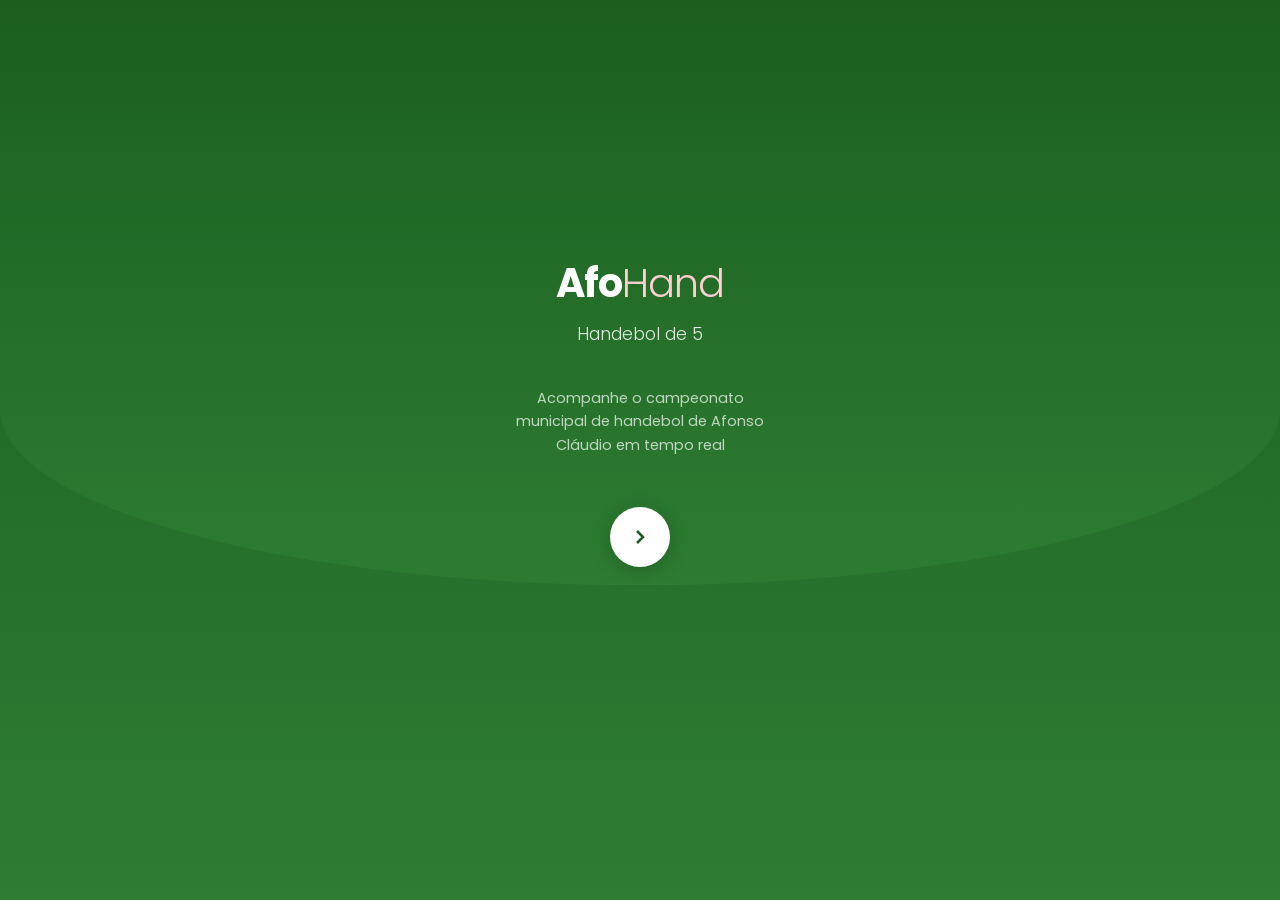
==== commit 5cbca704: "Update index.html" ====
--- a/index.html
+++ b/index.html
@@ -2,11 +2,14 @@
 <html lang="pt-BR">
 <head>
     <meta charset="UTF-8">
-    <meta name="viewport" content="width=device-width, initial-scale=1.0">
-    <meta name="theme-color" content="#006400">
-    <title>AfoHand - Handebol de 5</title>
+    <meta name="viewport" content="width=device-width, initial-scale=1.0, maximum-scale=1.0, user-scalable=no">
+    <meta name="theme-color" content="#1B5E20">
+    <meta name="apple-mobile-web-app-capable" content="yes">
+    <meta name="apple-mobile-web-app-status-bar-style" content="black-translucent">
+    <title>AfoHand</title>
     <link rel="manifest" href="manifest.json">
     <link rel="apple-touch-icon" href="icons/icon-192x192.png">
+    <link href="https://fonts.googleapis.com/css2?family=Poppins:wght@300;400;500;600;700&display=swap" rel="stylesheet">
     <style>
         * {
             margin: 0;
@@ -15,124 +18,708 @@
         }
 
         :root {
-            --verde: #006400;
-            --verde-claro: #228B22;
-            --vermelho: #CC0000;
-            --vermelho-escuro: #8B0000;
+            --verde-escuro: #1B5E20;
+            --verde: #2E7D32;
+            --verde-claro: #4CAF50;
+            --verde-fundo: #E8F5E9;
+            --vermelho: #D32F2F;
+            --vermelho-claro: #FFCDD2;
             --branco: #FFFFFF;
-            --cinza-claro: #f5f5f5;
+            --cinza: #F5F5F5;
+            --cinza-texto: #757575;
+            --sombra: 0 4px 20px rgba(0,0,0,0.08);
+            --sombra-card: 0 8px 32px rgba(27, 94, 32, 0.12);
         }
 
         body {
-            font-family: 'Segoe UI', Tahoma, Geneva, Verdana, sans-serif;
-            background: linear-gradient(135deg, var(--verde) 0%, var(--verde-claro) 100%);
+            font-family: 'Poppins', sans-serif;
+            background: var(--cinza);
             min-height: 100vh;
+            color: #333;
+            overflow-x: hidden;
+            -webkit-tap-highlight-color: transparent;
+        }
+
+        /* ===== SPLASH SCREEN ===== */
+        .splash-screen {
+            position: fixed;
+            top: 0;
+            left: 0;
+            width: 100%;
+            height: 100%;
+            background: linear-gradient(180deg, var(--verde-escuro) 0%, var(--verde) 100%);
+            z-index: 9999;
+            display: flex;
+            flex-direction: column;
+            align-items: center;
+            justify-content: center;
+            transition: opacity 0.6s ease, transform 0.6s ease;
+        }
+
+        .splash-screen.hidden {
+            opacity: 0;
+            transform: translateY(-100%);
+            pointer-events: none;
+        }
+
+        .splash-bg {
+            position: absolute;
+            top: 0;
+            left: 0;
+            width: 100%;
+            height: 65%;
+            background: url('https://images.unsplash.com/photo-1574629810360-7efbbe195018?w=800&q=80') center/cover;
+            opacity: 0.3;
+            border-radius: 0 0 50% 50% / 0 0 30% 30%;
+        }
+
+        .splash-overlay {
+            position: absolute;
+            top: 0;
+            left: 0;
+            width: 100%;
+            height: 65%;
+            background: linear-gradient(180deg, rgba(27,94,32,0.8) 0%, rgba(46,125,50,0.9) 100%);
+            border-radius: 0 0 50% 50% / 0 0 30% 30%;
+        }
+
+        .splash-content {
+            position: relative;
+            z-index: 2;
+            text-align: center;
+            padding: 0 40px;
+            margin-top: -80px;
+        }
+
+        .splash-logo {
+            font-size: 2.5em;
+            font-weight: 700;
             color: var(--branco);
-        }
-
-        .container {
-            max-width: 800px;
-            margin: 0 auto;
-            padding: 20px;
-        }
-
-        header {
-            text-align: center;
-            padding: 30px 0;
-            background: rgba(0, 0, 0, 0.2);
-            border-radius: 15px;
-            margin-bottom: 20px;
-            border: 2px solid var(--vermelho);
-        }
-
-        .logo-area {
-            display: flex;
-            align-items: center;
-            justify-content: center;
-            gap: 15px;
-            margin-bottom: 10px;
-        }
-
-        .ball-icon {
+            margin-bottom: 8px;
+            letter-spacing: -1px;
+        }
+
+        .splash-logo span {
+            color: var(--vermelho-claro);
+            font-weight: 300;
+        }
+
+        .splash-subtitle {
+            font-size: 1.1em;
+            color: rgba(255,255,255,0.85);
+            font-weight: 300;
+            margin-bottom: 40px;
+        }
+
+        .splash-description {
+            font-size: 0.9em;
+            color: rgba(255,255,255,0.7);
+            line-height: 1.6;
+            max-width: 280px;
+            margin: 0 auto 50px;
+        }
+
+        .splash-btn {
             width: 60px;
             height: 60px;
-            background: var(--vermelho);
+            background: var(--branco);
             border-radius: 50%;
             display: flex;
             align-items: center;
             justify-content: center;
-            font-size: 30px;
-            border: 3px solid var(--branco);
-        }
-
-        h1 {
-            font-size: 2.2em;
-            text-shadow: 2px 2px 4px rgba(0,0,0,0.3);
-        }
-
-        .subtitle {
+            margin: 0 auto;
+            box-shadow: 0 4px 20px rgba(0,0,0,0.2);
+            cursor: pointer;
+            transition: transform 0.3s;
+            border: none;
+        }
+
+        .splash-btn:active {
+            transform: scale(0.9);
+        }
+
+        .splash-btn svg {
+            width: 24px;
+            height: 24px;
+            color: var(--verde-escuro);
+        }
+
+        /* ===== MAIN APP ===== */
+        .app-container {
+            display: none;
+            opacity: 0;
+            transition: opacity 0.4s ease;
+        }
+
+        .app-container.visible {
+            display: block;
+            opacity: 1;
+        }
+
+        /* Header */
+        .app-header {
+            background: var(--branco);
+            padding: 20px 24px;
+            display: flex;
+            justify-content: space-between;
+            align-items: center;
+            position: sticky;
+            top: 0;
+            z-index: 100;
+            box-shadow: 0 2px 10px rgba(0,0,0,0.05);
+        }
+
+        .app-header .logo {
+            font-size: 1.5em;
+            font-weight: 700;
+            color: var(--verde-escuro);
+            letter-spacing: -1px;
+        }
+
+        .app-header .logo span {
+            color: var(--vermelho);
+            font-weight: 300;
+        }
+
+        .menu-btn {
+            width: 44px;
+            height: 44px;
+            border-radius: 12px;
+            background: var(--cinza);
+            border: none;
+            display: flex;
+            flex-direction: column;
+            align-items: center;
+            justify-content: center;
+            gap: 4px;
+            cursor: pointer;
+        }
+
+        .menu-btn span {
+            display: block;
+            width: 18px;
+            height: 2px;
+            background: var(--verde-escuro);
+            border-radius: 2px;
+        }
+
+        /* Hero Card */
+        .hero-card {
+            margin: 20px 24px;
+            background: linear-gradient(135deg, var(--verde-escuro) 0%, var(--verde) 100%);
+            border-radius: 24px;
+            padding: 28px;
+            color: var(--branco);
+            position: relative;
+            overflow: hidden;
+            box-shadow: var(--sombra-card);
+        }
+
+        .hero-card::before {
+            content: '';
+            position: absolute;
+            top: -50px;
+            right: -50px;
+            width: 180px;
+            height: 180px;
+            background: rgba(255,255,255,0.05);
+            border-radius: 50%;
+        }
+
+        .hero-card::after {
+            content: '';
+            position: absolute;
+            bottom: -30px;
+            left: -30px;
+            width: 120px;
+            height: 120px;
+            background: rgba(255,255,255,0.03);
+            border-radius: 50%;
+        }
+
+        .hero-label {
+            font-size: 0.75em;
+            text-transform: uppercase;
+            letter-spacing: 2px;
+            opacity: 0.8;
+            margin-bottom: 8px;
+        }
+
+        .hero-title {
+            font-size: 1.3em;
+            font-weight: 600;
+            margin-bottom: 6px;
+            position: relative;
+            z-index: 1;
+        }
+
+        .hero-subtitle {
+            font-size: 0.85em;
+            opacity: 0.8;
+            margin-bottom: 20px;
+            position: relative;
+            z-index: 1;
+        }
+
+        .hero-btn {
+            width: 44px;
+            height: 44px;
+            background: rgba(255,255,255,0.2);
+            border-radius: 14px;
+            border: none;
+            display: flex;
+            align-items: center;
+            justify-content: center;
+            cursor: pointer;
+            position: relative;
+            z-index: 1;
+            transition: background 0.3s;
+        }
+
+        .hero-btn:hover {
+            background: rgba(255,255,255,0.3);
+        }
+
+        .hero-btn svg {
+            width: 20px;
+            height: 20px;
+            color: var(--branco);
+        }
+
+        /* Filter Tabs */
+        .filter-section {
+            padding: 0 24px;
+            margin-bottom: 20px;
+        }
+
+        .filter-row {
+            display: flex;
+            gap: 12px;
+            align-items: center;
+        }
+
+        .filter-add {
+            width: 44px;
+            height: 44px;
+            border-radius: 14px;
+            background: var(--branco);
+            border: 2px solid var(--verde-fundo);
+            display: flex;
+            align-items: center;
+            justify-content: center;
+            font-size: 1.2em;
+            color: var(--verde);
+            cursor: pointer;
+            flex-shrink: 0;
+        }
+
+        .filter-tabs {
+            display: flex;
+            gap: 10px;
+            overflow-x: auto;
+            scrollbar-width: none;
+            -ms-overflow-style: none;
+        }
+
+        .filter-tabs::-webkit-scrollbar {
+            display: none;
+        }
+
+        .filter-tab {
+            padding: 12px 24px;
+            border-radius: 14px;
+            border: none;
+            font-family: 'Poppins', sans-serif;
+            font-size: 0.85em;
+            font-weight: 500;
+            cursor: pointer;
+            white-space: nowrap;
+            transition: all 0.3s;
+        }
+
+        .filter-tab.active {
+            background: var(--verde);
+            color: var(--branco);
+            box-shadow: 0 4px 12px rgba(46,125,50,0.3);
+        }
+
+        .filter-tab:not(.active) {
+            background: var(--branco);
+            color: var(--cinza-texto);
+        }
+
+        /* Dropdown */
+        .dropdown-section {
+            padding: 0 24px;
+            margin-bottom: 20px;
+        }
+
+        .dropdown-row {
+            display: flex;
+            gap: 12px;
+        }
+
+        .dropdown-select {
+            flex: 1;
+            padding: 14px 20px;
+            border-radius: 16px;
+            border: none;
+            background: var(--branco);
+            font-family: 'Poppins', sans-serif;
+            font-size: 0.9em;
+            color: #333;
+            appearance: none;
+            background-image: url("data:image/svg+xml,%3Csvg xmlns='http://www.w3.org/2000/svg' width='16' height='16' viewBox='0 0 24 24' fill='none' stroke='%23757575' stroke-width='2'%3E%3Cpath d='M6 9l6 6 6-6'/%3E%3C/svg%3E");
+            background-repeat: no-repeat;
+            background-position: right 16px center;
+            box-shadow: var(--sombra);
+            cursor: pointer;
+        }
+
+        .dropdown-add {
+            width: 50px;
+            height: 50px;
+            border-radius: 16px;
+            background: var(--branco);
+            border: none;
+            display: flex;
+            align-items: center;
+            justify-content: center;
+            font-size: 1.3em;
+            color: var(--verde);
+            box-shadow: var(--sombra);
+            cursor: pointer;
+            flex-shrink: 0;
+        }
+
+        /* Stats Grid */
+        .stats-section {
+            padding: 0 24px;
+            margin-bottom: 20px;
+        }
+
+        .stats-grid {
+            display: grid;
+            grid-template-columns: 1fr 1fr;
+            gap: 16px;
+        }
+
+        .stat-card {
+            background: var(--branco);
+            border-radius: 20px;
+            padding: 24px;
+            box-shadow: var(--sombra);
+            text-align: center;
+            position: relative;
+        }
+
+        .stat-icon {
+            width: 48px;
+            height: 48px;
+            border-radius: 16px;
+            display: flex;
+            align-items: center;
+            justify-content: center;
+            margin: 0 auto 12px;
+            font-size: 1.5em;
+        }
+
+        .stat-icon.sun { background: #FFF8E1; }
+        .stat-icon.temp { background: #FFEBEE; }
+        .stat-icon.drop { background: #E3F2FD; }
+        .stat-icon.fan { background: #F3E5F5; }
+
+        .stat-value {
+            font-size: 1.8em;
+            font-weight: 700;
+            color: #333;
+            margin-bottom: 4px;
+        }
+
+        .stat-label {
+            font-size: 0.75em;
+            color: var(--cinza-texto);
+            font-weight: 500;
+        }
+
+        /* Games Section */
+        .games-section {
+            padding: 0 24px;
+            margin-bottom: 100px;
+        }
+
+        .section-header {
+            display: flex;
+            justify-content: space-between;
+            align-items: center;
+            margin-bottom: 16px;
+        }
+
+        .section-title {
             font-size: 1.1em;
-            opacity: 0.9;
-            margin-top: 5px;
-        }
-
-        .org-info {
+            font-weight: 600;
+            color: #333;
+        }
+
+        .section-link {
+            font-size: 0.8em;
+            color: var(--verde);
+            text-decoration: none;
+            font-weight: 500;
+        }
+
+        .game-card {
             background: var(--branco);
+            border-radius: 20px;
+            padding: 20px;
+            margin-bottom: 16px;
+            box-shadow: var(--sombra);
+            transition: transform 0.2s;
+        }
+
+        .game-card:active {
+            transform: scale(0.98);
+        }
+
+        .game-status-row {
+            display: flex;
+            justify-content: space-between;
+            align-items: center;
+            margin-bottom: 16px;
+        }
+
+        .game-date {
+            font-size: 0.75em;
+            color: var(--cinza-texto);
+            font-weight: 500;
+        }
+
+        .status-badge {
+            padding: 6px 14px;
+            border-radius: 20px;
+            font-size: 0.7em;
+            font-weight: 600;
+            text-transform: uppercase;
+            letter-spacing: 0.5px;
+        }
+
+        .status-live {
+            background: var(--vermelho-claro);
+            color: var(--vermelho);
+            animation: pulse 2s infinite;
+        }
+
+        .status-scheduled {
+            background: var(--verde-fundo);
             color: var(--verde);
-            padding: 15px;
-            border-radius: 10px;
-            text-align: center;
-            margin-bottom: 20px;
-            border-left: 5px solid var(--vermelho);
-        }
-
-        .org-info h3 {
-            color: var(--vermelho);
-            margin-bottom: 5px;
-        }
-
-        .nav-tabs {
-            display: flex;
-            gap: 10px;
-            margin-bottom: 20px;
-            overflow-x: auto;
-        }
-
-        .nav-tab {
+        }
+
+        .status-finished {
+            background: #ECEFF1;
+            color: #546E77;
+        }
+
+        @keyframes pulse {
+            0%, 100% { opacity: 1; }
+            50% { opacity: 0.6; }
+        }
+
+        .game-teams {
+            display: flex;
+            align-items: center;
+            justify-content: space-between;
+        }
+
+        .team-info {
+            display: flex;
+            align-items: center;
+            gap: 12px;
             flex: 1;
-            padding: 15px;
-            background: rgba(255,255,255,0.2);
+        }
+
+        .team-info.right {
+            justify-content: flex-end;
+        }
+
+        .team-logo {
+            width: 44px;
+            height: 44px;
+            border-radius: 14px;
+            display: flex;
+            align-items: center;
+            justify-content: center;
+            font-weight: 700;
+            font-size: 0.9em;
+            color: var(--branco);
+            flex-shrink: 0;
+        }
+
+        .team-name {
+            font-weight: 600;
+            font-size: 0.95em;
+            color: #333;
+        }
+
+        .score-area {
+            display: flex;
+            align-items: center;
+            gap: 12px;
+            padding: 0 16px;
+        }
+
+        .score {
+            font-size: 1.6em;
+            font-weight: 700;
+            color: var(--verde-escuro);
+        }
+
+        .vs-divider {
+            font-size: 0.7em;
+            color: var(--cinza-texto);
+            font-weight: 500;
+        }
+
+        .game-location {
+            margin-top: 14px;
+            padding-top: 14px;
+            border-top: 1px solid var(--cinza);
+            font-size: 0.8em;
+            color: var(--cinza-texto);
+            display: flex;
+            align-items: center;
+            gap: 6px;
+        }
+
+        /* FAB Menu */
+        .fab-container {
+            position: fixed;
+            bottom: 24px;
+            right: 24px;
+            z-index: 1000;
+        }
+
+        .fab-main {
+            width: 60px;
+            height: 60px;
+            border-radius: 50%;
+            background: linear-gradient(135deg, var(--verde) 0%, var(--verde-escuro) 100%);
             border: none;
             color: var(--branco);
+            font-size: 1.5em;
+            display: flex;
+            align-items: center;
+            justify-content: center;
+            box-shadow: 0 6px 24px rgba(27, 94, 32, 0.4);
+            cursor: pointer;
+            transition: transform 0.3s;
+            position: relative;
+            z-index: 2;
+        }
+
+        .fab-main.active {
+            transform: rotate(45deg);
+            background: var(--vermelho);
+            box-shadow: 0 6px 24px rgba(211, 47, 47, 0.4);
+        }
+
+        .fab-menu {
+            position: absolute;
+            bottom: 70px;
+            right: 0;
+            display: flex;
+            flex-direction: column;
+            gap: 12px;
+            opacity: 0;
+            transform: translateY(20px) scale(0.8);
+            pointer-events: none;
+            transition: all 0.3s ease;
+        }
+
+        .fab-menu.open {
+            opacity: 1;
+            transform: translateY(0) scale(1);
+            pointer-events: all;
+        }
+
+        .fab-item {
+            display: flex;
+            align-items: center;
+            gap: 10px;
+            justify-content: flex-end;
+        }
+
+        .fab-item-btn {
+            width: 50px;
+            height: 50px;
+            border-radius: 50%;
+            border: none;
+            display: flex;
+            align-items: center;
+            justify-content: center;
+            font-size: 1.2em;
+            cursor: pointer;
+            box-shadow: 0 4px 12px rgba(0,0,0,0.15);
+            transition: transform 0.2s;
+        }
+
+        .fab-item-btn:active {
+            transform: scale(0.9);
+        }
+
+        .fab-item-label {
+            font-size: 0.75em;
+            font-weight: 600;
+            color: var(--cinza-texto);
+            background: var(--branco);
+            padding: 6px 12px;
             border-radius: 10px;
+            box-shadow: var(--sombra);
+        }
+
+        /* Bottom Nav */
+        .bottom-nav {
+            position: fixed;
+            bottom: 0;
+            left: 0;
+            right: 0;
+            background: var(--branco);
+            display: flex;
+            justify-content: space-around;
+            padding: 12px 0 24px;
+            box-shadow: 0 -4px 20px rgba(0,0,0,0.08);
+            z-index: 100;
+        }
+
+        .nav-item {
+            display: flex;
+            flex-direction: column;
+            align-items: center;
+            gap: 4px;
+            padding: 8px 16px;
+            border: none;
+            background: none;
+            color: var(--cinza-texto);
+            font-family: 'Poppins', sans-serif;
+            font-size: 0.65em;
             cursor: pointer;
-            font-size: 1em;
-            font-weight: bold;
-            transition: all 0.3s;
-            min-width: 120px;
-        }
-
-        .nav-tab.active {
-            background: var(--vermelho);
-            transform: translateY(-2px);
-            box-shadow: 0 4px 15px rgba(204, 0, 0, 0.4);
-        }
-
-        .nav-tab:hover {
-            background: var(--vermelho-escuro);
-        }
-
-        .section {
+            transition: color 0.3s;
+        }
+
+        .nav-item.active {
+            color: var(--verde);
+        }
+
+        .nav-item svg {
+            width: 24px;
+            height: 24px;
+        }
+
+        /* Sections */
+        .content-section {
             display: none;
-            background: var(--branco);
-            color: #333;
-            border-radius: 15px;
-            padding: 25px;
-            margin-bottom: 20px;
-            box-shadow: 0 5px 20px rgba(0,0,0,0.2);
-        }
-
-        .section.active {
+        }
+
+        .content-section.active {
             display: block;
             animation: fadeIn 0.3s ease;
         }
@@ -142,567 +729,710 @@
             to { opacity: 1; transform: translateY(0); }
         }
 
-        .section-title {
+        /* Standings Table */
+        .standings-table {
+            width: 100%;
+            border-collapse: separate;
+            border-spacing: 0 8px;
+        }
+
+        .standings-table th {
+            font-size: 0.7em;
+            color: var(--cinza-texto);
+            font-weight: 500;
+            padding: 8px;
+            text-transform: uppercase;
+            letter-spacing: 0.5px;
+        }
+
+        .standings-table td {
+            background: var(--branco);
+            padding: 16px 8px;
+            font-size: 0.85em;
+        }
+
+        .standings-table tr td:first-child {
+            border-radius: 16px 0 0 16px;
+            padding-left: 16px;
+        }
+
+        .standings-table tr td:last-child {
+            border-radius: 0 16px 16px 0;
+            padding-right: 16px;
+        }
+
+        .pos-badge {
+            width: 32px;
+            height: 32px;
+            border-radius: 10px;
+            display: flex;
+            align-items: center;
+            justify-content: center;
+            font-weight: 700;
+            font-size: 0.85em;
+        }
+
+        .pos-1 { background: #FFF8E1; color: #F9A825; }
+        .pos-2 { background: #ECEFF1; color: #78909C; }
+        .pos-3 { background: #FFF3E0; color: #EF6C00; }
+
+        .team-cell {
+            display: flex;
+            align-items: center;
+            gap: 10px;
+        }
+
+        .team-cell .team-logo {
+            width: 36px;
+            height: 36px;
+            font-size: 0.8em;
+        }
+
+        /* News Cards */
+        .news-card {
+            background: var(--branco);
+            border-radius: 20px;
+            overflow: hidden;
+            margin-bottom: 16px;
+            box-shadow: var(--sombra);
+        }
+
+        .news-image {
+            width: 100%;
+            height: 160px;
+            background: linear-gradient(135deg, var(--verde-fundo) 0%, var(--verde-claro) 100%);
+            display: flex;
+            align-items: center;
+            justify-content: center;
+            font-size: 3em;
+        }
+
+        .news-content {
+            padding: 20px;
+        }
+
+        .news-date {
+            font-size: 0.75em;
             color: var(--verde);
-            font-size: 1.5em;
-            margin-bottom: 20px;
-            padding-bottom: 10px;
-            border-bottom: 3px solid var(--vermelho);
-            display: flex;
-            align-items: center;
-            gap: 10px;
-        }
-
-        .game-card {
-            background: var(--cinza-claro);
-            border-radius: 10px;
-            padding: 20px;
-            margin-bottom: 15px;
-            border-left: 4px solid var(--verde);
-            transition: transform 0.2s;
-        }
-
-        .game-card:hover {
-            transform: translateX(5px);
-        }
-
-        .game-header {
+            font-weight: 600;
+            margin-bottom: 8px;
+        }
+
+        .news-title {
+            font-size: 1em;
+            font-weight: 600;
+            color: #333;
+            margin-bottom: 8px;
+            line-height: 1.4;
+        }
+
+        .news-text {
+            font-size: 0.85em;
+            color: var(--cinza-texto);
+            line-height: 1.5;
+        }
+
+        /* Install Banner */
+        .install-banner {
+            position: fixed;
+            top: 0;
+            left: 0;
+            right: 0;
+            background: var(--verde-escuro);
+            color: var(--branco);
+            padding: 16px 24px;
             display: flex;
             justify-content: space-between;
             align-items: center;
-            margin-bottom: 15px;
-        }
-
-        .game-date {
-            background: var(--verde);
+            z-index: 1001;
+            transform: translateY(-100%);
+            transition: transform 0.3s ease;
+        }
+
+        .install-banner.show {
+            transform: translateY(0);
+        }
+
+        .install-btn {
+            background: var(--branco);
+            color: var(--verde-escuro);
+            border: none;
+            padding: 8px 20px;
+            border-radius: 20px;
+            font-family: 'Poppins', sans-serif;
+            font-weight: 600;
+            font-size: 0.85em;
+            cursor: pointer;
+        }
+
+        /* Org Info */
+        .org-bar {
+            background: linear-gradient(90deg, var(--verde-escuro) 0%, var(--verde) 100%);
+            margin: 0 24px 20px;
+            border-radius: 16px;
+            padding: 16px 20px;
             color: var(--branco);
-            padding: 5px 15px;
-            border-radius: 20px;
-            font-size: 0.9em;
-        }
-
-        .game-status {
-            padding: 5px 15px;
-            border-radius: 20px;
-            font-size: 0.85em;
-            font-weight: bold;
-        }
-
-        .status-live {
-            background: var(--vermelho);
-            color: var(--branco);
-            animation: pulse 1.5s infinite;
-        }
-
-        .status-finished {
-            background: #666;
-            color: var(--branco);
-        }
-
-        .status-scheduled {
-            background: #f0ad4e;
-            color: var(--branco);
-        }
-
-        @keyframes pulse {
-            0%, 100% { opacity: 1; }
-            50% { opacity: 0.7; }
-        }
-
-        .teams {
-            display: flex;
-            justify-content: space-between;
-            align-items: center;
-            font-size: 1.2em;
-            font-weight: bold;
-        }
-
-        .team {
-            display: flex;
-            align-items: center;
-            gap: 10px;
-            flex: 1;
-        }
-
-        .team-logo {
+            display: flex;
+            align-items: center;
+            gap: 12px;
+        }
+
+        .org-icon {
             width: 40px;
             height: 40px;
-            background: var(--verde);
-            border-radius: 50%;
+            background: rgba(255,255,255,0.2);
+            border-radius: 12px;
             display: flex;
             align-items: center;
             justify-content: center;
-            color: var(--branco);
-            font-weight: bold;
-        }
-
-        .score {
-            font-size: 2em;
-            color: var(--vermelho);
-            padding: 0 20px;
-        }
-
-        .vs {
-            color: #999;
-            font-size: 0.9em;
-        }
-
-        .standings-table {
-            width: 100%;
-            border-collapse: collapse;
-        }
-
-        .standings-table th {
-            background: var(--verde);
-            color: var(--branco);
-            padding: 12px;
-            text-align: center;
-        }
-
-        .standings-table td {
-            padding: 12px;
-            text-align: center;
-            border-bottom: 1px solid #ddd;
-        }
-
-        .standings-table tr:nth-child(even) {
-            background: var(--cinza-claro);
-        }
-
-        .standings-table tr:hover {
-            background: #e8f5e9;
-        }
-
-        .position {
-            font-weight: bold;
-            color: var(--verde);
-        }
-
-        .position-1 { color: #FFD700; }
-        .position-2 { color: #C0C0C0; }
-        .position-3 { color: #CD7F32; }
-
-        .team-cell {
-            display: flex;
-            align-items: center;
-            gap: 10px;
-            justify-content: flex-start;
-        }
-
-        .stats-grid {
-            display: grid;
-            grid-template-columns: repeat(auto-fit, minmax(200px, 1fr));
-            gap: 15px;
-        }
-
-        .stat-card {
-            background: linear-gradient(135deg, var(--verde), var(--verde-claro));
-            color: var(--branco);
-            padding: 20px;
-            border-radius: 10px;
-            text-align: center;
-        }
-
-        .stat-number {
-            font-size: 2.5em;
-            font-weight: bold;
-            margin: 10px 0;
-        }
-
-        .stat-label {
-            font-size: 0.9em;
+            font-size: 1.2em;
+            flex-shrink: 0;
+        }
+
+        .org-text {
+            font-size: 0.8em;
+            line-height: 1.4;
             opacity: 0.9;
         }
 
-        .news-card {
-            background: var(--cinza-claro);
-            border-radius: 10px;
-            padding: 20px;
-            margin-bottom: 15px;
-            border-left: 4px solid var(--vermelho);
-        }
-
-        .news-date {
-            color: #666;
-            font-size: 0.85em;
-            margin-bottom: 5px;
-        }
-
-        .news-title {
-            color: var(--verde);
+        .org-text strong {
+            display: block;
             font-size: 1.1em;
-            font-weight: bold;
-            margin-bottom: 8px;
-        }
-
-        .news-text {
-            color: #555;
-            line-height: 1.5;
-        }
-
-        .btn-primary {
-            background: var(--vermelho);
-            color: var(--branco);
-            border: none;
-            padding: 12px 25px;
-            border-radius: 25px;
-            cursor: pointer;
-            font-size: 1em;
-            font-weight: bold;
-            transition: all 0.3s;
-            display: inline-flex;
-            align-items: center;
-            gap: 8px;
-        }
-
-        .btn-primary:hover {
-            background: var(--vermelho-escuro);
-            transform: translateY(-2px);
-            box-shadow: 0 4px 15px rgba(204, 0, 0, 0.4);
-        }
-
-        .install-banner {
-            display: none;
-            background: var(--vermelho);
-            color: var(--branco);
-            padding: 15px;
-            border-radius: 10px;
-            margin-bottom: 20px;
-            text-align: center;
-        }
-
-        .install-banner.show {
-            display: block;
-            animation: slideDown 0.3s ease;
-        }
-
-        @keyframes slideDown {
-            from { transform: translateY(-20px); opacity: 0; }
-            to { transform: translateY(0); opacity: 1; }
-        }
-
-        footer {
-            text-align: center;
-            padding: 30px;
-            color: rgba(255,255,255,0.8);
-            font-size: 0.9em;
-        }
-
-        .footer-logo {
-            margin-bottom: 10px;
-            font-size: 1.2em;
-        }
-
-        @media (max-width: 600px) {
-            h1 { font-size: 1.5em; }
-            .teams { font-size: 1em; }
-            .score { font-size: 1.5em; }
-            .nav-tab { padding: 10px; font-size: 0.9em; }
+            opacity: 1;
+            margin-bottom: 2px;
         }
     </style>
 </head>
 <body>
-    <div class="container">
-        <header>
-            <div class="logo-area">
-                <div class="ball-icon">🤾</div>
-                <div>
-                    <h1>AfoHand</h1>
-                    <div class="subtitle">Handebol de 5</div>
+
+    <!-- Install Banner -->
+    <div class="install-banner" id="installBanner">
+        <span>📲 Instale o AfoHand no seu celular</span>
+        <button class="install-btn" onclick="installApp()">Instalar</button>
+    </div>
+
+    <!-- Splash Screen -->
+    <div class="splash-screen" id="splashScreen">
+        <div class="splash-bg"></div>
+        <div class="splash-overlay"></div>
+        <div class="splash-content">
+            <div class="splash-logo">Afo<span>Hand</span></div>
+            <div class="splash-subtitle">Handebol de 5</div>
+            <div class="splash-description">
+                Acompanhe o campeonato municipal de handebol de Afonso Cláudio em tempo real
+            </div>
+            <button class="splash-btn" onclick="enterApp()">
+                <svg viewBox="0 0 24 24" fill="none" stroke="currentColor" stroke-width="2.5">
+                    <path d="M9 18l6-6-6-6"/>
+                </svg>
+            </button>
+        </div>
+    </div>
+
+    <!-- Main App -->
+    <div class="app-container" id="appContainer">
+        
+        <!-- Header -->
+        <header class="app-header">
+            <div class="logo">Afo<span>Hand</span></div>
+            <button class="menu-btn" onclick="toggleMenu()">
+                <span></span>
+                <span></span>
+                <span></span>
+            </button>
+        </header>
+
+        <!-- HOME SECTION -->
+        <div class="content-section active" id="section-home">
+            
+            <!-- Hero Card -->
+            <div class="hero-card">
+                <div class="hero-label">Campeonato 2026</div>
+                <div class="hero-title">AfoHand</div>
+                <div class="hero-subtitle">8 equipes, 1 campeão</div>
+                <button class="hero-btn" onclick="showSection('jogos')">
+                    <svg viewBox="0 0 24 24" fill="none" stroke="currentColor" stroke-width="2.5">
+                        <path d="M9 18l6-6-6-6"/>
+                    </svg>
+                </button>
+            </div>
+
+            <!-- Org Info -->
+            <div class="org-bar">
+                <div class="org-icon">🏛️</div>
+                <div class="org-text">
+                    <strong>Prefeitura de Afonso Cláudio</strong>
+                    Secretaria Municipal de Esportes e Lazer
                 </div>
             </div>
-            <div style="margin-top: 15px; font-size: 0.9em; opacity: 0.8;">
-                Campeonato Municipal
-            </div>
-        </header>
-
-        <div class="org-info">
-            <h3>🏛️ Realização</h3>
-            <p><strong>Prefeitura Municipal de Afonso Cláudio</strong></p>
-            <p>Secretaria Municipal de Esportes e Lazer</p>
+
+            <!-- Filter Tabs -->
+            <div class="filter-section">
+                <div class="filter-row">
+                    <button class="filter-add">+</button>
+                    <div class="filter-tabs">
+                        <button class="filter-tab active" onclick="setFilter(this, 'all')">Todos</button>
+                        <button class="filter-tab" onclick="setFilter(this, 'live')">Ao Vivo</button>
+                        <button class="filter-tab" onclick="setFilter(this, 'scheduled')">Agendados</button>
+                        <button class="filter-tab" onclick="setFilter(this, 'finished')">Encerrados</button>
+                    </div>
+                </div>
+            </div>
+
+            <!-- Dropdown -->
+            <div class="dropdown-section">
+                <div class="dropdown-row">
+                    <select class="dropdown-select" onchange="filterByGroup(this.value)">
+                        <option value="all">Todos os Grupos</option>
+                        <option value="A">Grupo A</option>
+                        <option value="B">Grupo B</option>
+                        <option value="playoffs">Mata-Mata</option>
+                    </select>
+                    <button class="dropdown-add">+</button>
+                </div>
+            </div>
+
+            <!-- Stats -->
+            <div class="stats-section">
+                <div class="stats-grid">
+                    <div class="stat-card">
+                        <div class="stat-icon sun">⚽</div>
+                        <div class="stat-value">42</div>
+                        <div class="stat-label">Gols Marcados</div>
+                    </div>
+                    <div class="stat-card">
+                        <div class="stat-icon temp">🏆</div>
+                        <div class="stat-value">8</div>
+                        <div class="stat-label">Equipes</div>
+                    </div>
+                    <div class="stat-card">
+                        <div class="stat-icon drop">📅</div>
+                        <div class="stat-value">12</div>
+                        <div class="stat-label">Jogos</div>
+                    </div>
+                    <div class="stat-card">
+                        <div class="stat-icon fan">⭐</div>
+                        <div class="stat-value">3</div>
+                        <div class="stat-label">Rodadas</div>
+                    </div>
+                </div>
+            </div>
+
+            <!-- Games -->
+            <div class="games-section">
+                <div class="section-header">
+                    <h3 class="section-title">🏆 Jogos</h3>
+                    <a href="#" class="section-link">Ver todos</a>
+                </div>
+
+                <div class="game-card">
+                    <div class="game-status-row">
+                        <span class="game-date">Hoje, 19:00</span>
+                        <span class="status-badge status-live">● Ao Vivo</span>
+                    </div>
+                    <div class="game-teams">
+                        <div class="team-info">
+                            <div class="team-logo" style="background: linear-gradient(135deg, #1B5E20, #2E7D32);">AC</div>
+                            <span class="team-name">Atlético AC</span>
+                        </div>
+                        <div class="score-area">
+                            <span class="score">12</span>
+                            <span class="vs-divider">vs</span>
+                            <span class="score">10</span>
+                        </div>
+                        <div class="team-info right">
+                            <span class="team-name">Flamengo AC</span>
+                            <div class="team-logo" style="background: linear-gradient(135deg, #D32F2F, #B71C1C);">FL</div>
+                        </div>
+                    </div>
+                    <div class="game-location">
+                        📍 Ginásio Municipal - Afonso Cláudio
+                    </div>
+                </div>
+
+                <div class="game-card">
+                    <div class="game-status-row">
+                        <span class="game-date">Amanhã, 20:00</span>
+                        <span class="status-badge status-scheduled">Agendado</span>
+                    </div>
+                    <div class="game-teams">
+                        <div class="team-info">
+                            <div class="team-logo" style="background: linear-gradient(135deg, #333, #555);">VA</div>
+                            <span class="team-name">Vasco AC</span>
+                        </div>
+                        <div class="score-area">
+                            <span class="score">-</span>
+                            <span class="vs-divider">vs</span>
+                            <span class="score">-</span>
+                        </div>
+                        <div class="team-info right">
+                            <span class="team-name">Sport AC</span>
+                            <div class="team-logo" style="background: linear-gradient(135deg, #FF6B00, #E65100);">SP</div>
+                        </div>
+                    </div>
+                    <div class="game-location">
+                        📍 Ginásio Municipal - Afonso Cláudio
+                    </div>
+                </div>
+
+                <div class="game-card">
+                    <div class="game-status-row">
+                        <span class="game-date">18/06, 19:30</span>
+                        <span class="status-badge status-finished">Encerrado</span>
+                    </div>
+                    <div class="game-teams">
+                        <div class="team-info">
+                            <div class="team-logo" style="background: linear-gradient(135deg, #2E7D32, #1B5E20);">PA</div>
+                            <span class="team-name">Palmeiras AC</span>
+                        </div>
+                        <div class="score-area">
+                            <span class="score">15</span>
+                            <span class="vs-divider">vs</span>
+                            <span class="score">8</span>
+                        </div>
+                        <div class="team-info right">
+                            <span class="team-name">Corinthians AC</span>
+                            <div class="team-logo" style="background: linear-gradient(135deg, #000, #333);">CO</div>
+                        </div>
+                    </div>
+                    <div class="game-location">
+                        📍 Ginásio Municipal - Afonso Cláudio
+                    </div>
+                </div>
+            </div>
         </div>
 
-        <div class="install-banner" id="installBanner">
-            <p>📲 Instale o AfoHand em seu celular!</p>
-            <button class="btn-primary" onclick="installApp()">Instalar App</button>
+        <!-- CLASSIFICATION SECTION -->
+        <div class="content-section" id="section-classificacao">
+            <div class="hero-card" style="margin-bottom: 20px;">
+                <div class="hero-label">Tabela</div>
+                <div class="hero-title">Classificação</div>
+                <div class="hero-subtitle">Grupo A - 1ª Fase</div>
+            </div>
+
+            <div style="padding: 0 24px;">
+                <table class="standings-table">
+                    <thead>
+                        <tr>
+                            <th>#</th>
+                            <th style="text-align: left;">Time</th>
+                            <th>P</th>
+                            <th>J</th>
+                            <th>V</th>
+                            <th>SG</th>
+                        </tr>
+                    </thead>
+                    <tbody>
+                        <tr>
+                            <td><div class="pos-badge pos-1">1</div></td>
+                            <td>
+                                <div class="team-cell">
+                                    <div class="team-logo" style="background: linear-gradient(135deg, #2E7D32, #1B5E20);">PA</div>
+                                    <span style="font-weight: 600;">Palmeiras AC</span>
+                                </div>
+                            </td>
+                            <td><strong>9</strong></td>
+                            <td>3</td>
+                            <td>3</td>
+                            <td>+14</td>
+                        </tr>
+                        <tr>
+                            <td><div class="pos-badge pos-2">2</div></td>
+                            <td>
+                                <div class="team-cell">
+                                    <div class="team-logo" style="background: linear-gradient(135deg, #1B5E20, #2E7D32);">AC</div>
+                                    <span style="font-weight: 600;">Atlético AC</span>
+                                </div>
+                            </td>
+                            <td><strong>6</strong></td>
+                            <td>3</td>
+                            <td>2</td>
+                            <td>+6</td>
+                        </tr>
+                        <tr>
+                            <td><div class="pos-badge pos-3">3</div></td>
+                            <td>
+                                <div class="team-cell">
+                                    <div class="team-logo" style="background: linear-gradient(135deg, #D32F2F, #B71C1C);">FL</div>
+                                    <span style="font-weight: 600;">Flamengo AC</span>
+                                </div>
+                            </td>
+                            <td><strong>3</strong></td>
+                            <td>3</td>
+                            <td>1</td>
+                            <td>-3</td>
+                        </tr>
+                        <tr>
+                            <td><div class="pos-badge" style="background: #ECEFF1; color: #78909C;">4</div></td>
+                            <td>
+                                <div class="team-cell">
+                                    <div class="team-logo" style="background: linear-gradient(135deg, #333, #555);">VA</div>
+                                    <span style="font-weight: 600;">Vasco AC</span>
+                                </div>
+                            </td>
+                            <td><strong>0</strong></td>
+                            <td>3</td>
+                            <td>0</td>
+                            <td>-17</td>
+                        </tr>
+                    </tbody>
+                </table>
+            </div>
         </div>
 
-        <nav class="nav-tabs">
-            <button class="nav-tab active" onclick="showSection('jogos')">🏆 Jogos</button>
-            <button class="nav-tab" onclick="showSection('classificacao')">📊 Classificação</button>
-            <button class="nav-tab" onclick="showSection('estatisticas')">📈 Estatísticas</button>
-            <button class="nav-tab" onclick="showSection('noticias')">📰 Notícias</button>
-        </nav>
-
-        <!-- Seção Jogos -->
-        <section id="jogos" class="section active">
-            <h2 class="section-title">🏆 Jogos do Campeonato</h2>
-            
-            <div class="game-card">
-                <div class="game-header">
-                    <span class="game-date">📅 20/06/2026 - 19:00</span>
-                    <span class="game-status status-live">● AO VIVO</span>
+        <!-- NEWS SECTION -->
+        <div class="content-section" id="section-noticias">
+            <div class="hero-card" style="margin-bottom: 20px;">
+                <div class="hero-label">Atualizações</div>
+                <div class="hero-title">Notícias</div>
+                <div class="hero-subtitle">Fique por dentro do campeonato</div>
+            </div>
+
+            <div style="padding: 0 24px;">
+                <div class="news-card">
+                    <div class="news-image">🏆</div>
+                    <div class="news-content">
+                        <div class="news-date">16 de Junho de 2026</div>
+                        <div class="news-title">Abertura do AfoHand 2026!</div>
+                        <div class="news-text">
+                            A Prefeitura de Afonso Cláudio, através da Secretaria de Esportes, inaugura o campeonato municipal de handebol de 5 com 8 equipes participantes.
+                        </div>
+                    </div>
                 </div>
-                <div class="teams">
-                    <div class="team">
-                        <div class="team-logo">A</div>
-                        <span>Atlético AC</span>
-                    </div>
-                    <div class="score">12 <span class="vs">vs</span> 10</div>
-                    <div class="team" style="justify-content: flex-end;">
-                        <span>Flamengo AC</span>
-                        <div class="team-logo" style="background: var(--vermelho);">F</div>
+
+                <div class="news-card">
+                    <div class="news-image" style="background: linear-gradient(135deg, #FFEBEE, #FFCDD2);">📋</div>
+                    <div class="news-content">
+                        <div class="news-date">15 de Junho de 2026</div>
+                        <div class="news-title">Regulamento Oficial Publicado</div>
+                        <div class="news-text">
+                            Confira o regulamento completo no site da prefeitura. As inscrições foram encerradas com recorde de participação.
+                        </div>
                     </div>
                 </div>
-                <div style="text-align: center; margin-top: 10px; color: #666; font-size: 0.9em;">
-                    Ginásio Municipal - Afonso Cláudio
+
+                <div class="news-card">
+                    <div class="news-image" style="background: linear-gradient(135deg, #E3F2FD, #BBDEFB);">🏗️</div>
+                    <div class="news-content">
+                        <div class="news-date">10 de Junho de 2026</div>
+                        <div class="news-title">Reforma do Ginásio Concluída</div>
+                        <div class="news-text">
+                            A Secretaria de Esportes finalizou a reforma do ginásio municipal com nova pintura e piso renovado.
+                        </div>
+                    </div>
                 </div>
             </div>
-
-            <div class="game-card">
-                <div class="game-header">
-                    <span class="game-date">📅 22/06/2026 - 20:00</span>
-                    <span class="game-status status-scheduled">AGENDADO</span>
+        </div>
+
+        <!-- STATS SECTION -->
+        <div class="content-section" id="section-estatisticas">
+            <div class="hero-card" style="margin-bottom: 20px;">
+                <div class="hero-label">Números</div>
+                <div class="hero-title">Estatísticas</div>
+                <div class="hero-subtitle">Dados do campeonato</div>
+            </div>
+
+            <div class="stats-section" style="padding: 0 24px;">
+                <div class="stats-grid" style="margin-bottom: 20px;">
+                    <div class="stat-card">
+                        <div class="stat-icon sun">⚽</div>
+                        <div class="stat-value">156</div>
+                        <div class="stat-label">Gols Totais</div>
+                    </div>
+                    <div class="stat-card">
+                        <div class="stat-icon temp">🎯</div>
+                        <div class="stat-value">13.0</div>
+                        <div class="stat-label">Média/Jogo</div>
+                    </div>
+                    <div class="stat-card">
+                        <div class="stat-icon drop">🟨</div>
+                        <div class="stat-value">24</div>
+                        <div class="stat-label">Cartões</div>
+                    </div>
+                    <div class="stat-card">
+                        <div class="stat-icon fan">👥</div>
+                        <div class="stat-value">120</div>
+                        <div class="stat-label">Atletas</div>
+                    </div>
                 </div>
-                <div class="teams">
-                    <div class="team">
-                        <div class="team-logo" style="background: #333;">V</div>
-                        <span>Vasco AC</span>
-                    </div>
-                    <div class="score">- <span class="vs">vs</span> -</div>
-                    <div class="team" style="justify-content: flex-end;">
-                        <span>Sport AC</span>
-                        <div class="team-logo" style="background: #FF6B00;">S</div>
+
+                <h3 style="font-size: 1.1em; font-weight: 600; margin-bottom: 16px; color: #333;">🏅 Artilheiros</h3>
+                
+                <div class="game-card">
+                    <div style="display: flex; align-items: center; gap: 14px;">
+                        <div class="pos-badge pos-1" style="width: 40px; height: 40px; font-size: 1em;">1</div>
+                        <div style="flex: 1;">
+                            <div style="font-weight: 600; color: #333;">João Silva</div>
+                            <div style="font-size: 0.8em; color: var(--cinza-texto);">Palmeiras AC</div>
+                        </div>
+                        <div style="font-size: 1.4em; font-weight: 700; color: var(--verde-escuro);">18</div>
                     </div>
                 </div>
-            </div>
-
-            <div class="game-card">
-                <div class="game-header">
-                    <span class="game-date">📅 18/06/2026 - 19:30</span>
-                    <span class="game-status status-finished">ENCERRADO</span>
+
+                <div class="game-card">
+                    <div style="display: flex; align-items: center; gap: 14px;">
+                        <div class="pos-badge pos-2" style="width: 40px; height: 40px; font-size: 1em;">2</div>
+                        <div style="flex: 1;">
+                            <div style="font-weight: 600; color: #333;">Pedro Santos</div>
+                            <div style="font-size: 0.8em; color: var(--cinza-texto);">Atlético AC</div>
+                        </div>
+                        <div style="font-size: 1.4em; font-weight: 700; color: var(--verde-escuro);">15</div>
+                    </div>
                 </div>
-                <div class="teams">
-                    <div class="team">
-                        <div class="team-logo">P</div>
-                        <span>Palmeiras AC</span>
-                    </div>
-                    <div class="score">15 <span class="vs">vs</span> 8</div>
-                    <div class="team" style="justify-content: flex-end;">
-                        <span>Corinthians AC</span>
-                        <div class="team-logo" style="background: #000;">C</div>
+
+                <div class="game-card">
+                    <div style="display: flex; align-items: center; gap: 14px;">
+                        <div class="pos-badge pos-3" style="width: 40px; height: 40px; font-size: 1em;">3</div>
+                        <div style="flex: 1;">
+                            <div style="font-weight: 600; color: #333;">Carlos Lima</div>
+                            <div style="font-size: 0.8em; color: var(--cinza-texto);">Flamengo AC</div>
+                        </div>
+                        <div style="font-size: 1.4em; font-weight: 700; color: var(--verde-escuro);">12</div>
                     </div>
                 </div>
             </div>
-        </section>
-
-        <!-- Seção Classificação -->
-        <section id="classificacao" class="section">
-            <h2 class="section-title">📊 Classificação</h2>
-            <table class="standings-table">
-                <thead>
-                    <tr>
-                        <th>#</th>
-                        <th style="text-align: left;">Time</th>
-                        <th>P</th>
-                        <th>J</th>
-                        <th>V</th>
-                        <th>D</th>
-                        <th>GP</th>
-                        <th>GC</th>
-                        <th>SG</th>
-                    </tr>
-                </thead>
-                <tbody>
-                    <tr>
-                        <td class="position position-1">1º</td>
-                        <td class="team-cell">
-                            <div class="team-logo" style="width: 30px; height: 30px; font-size: 0.8em;">P</div>
-                            Palmeiras AC
-                        </td>
-                        <td><strong>9</strong></td>
-                        <td>3</td>
-                        <td>3</td>
-                        <td>0</td>
-                        <td>42</td>
-                        <td>28</td>
-                        <td>+14</td>
-                    </tr>
-                    <tr>
-                        <td class="position position-2">2º</td>
-                        <td class="team-cell">
-                            <div class="team-logo" style="width: 30px; height: 30px; font-size: 0.8em;">A</div>
-                            Atlético AC
-                        </td>
-                        <td><strong>6</strong></td>
-                        <td>3</td>
-                        <td>2</td>
-                        <td>1</td>
-                        <td>38</td>
-                        <td>32</td>
-                        <td>+6</td>
-                    </tr>
-                    <tr>
-                        <td class="position position-3">3º</td>
-                        <td class="team-cell">
-                            <div class="team-logo" style="width: 30px; height: 30px; font-size: 0.8em; background: var(--vermelho);">F</div>
-                            Flamengo AC
-                        </td>
-                        <td><strong>3</strong></td>
-                        <td>3</td>
-                        <td>1</td>
-                        <td>2</td>
-                        <td>35</td>
-                        <td>38</td>
-                        <td>-3</td>
-                    </tr>
-                    <tr>
-                        <td class="position">4º</td>
-                        <td class="team-cell">
-                            <div class="team-logo" style="width: 30px; height: 30px; font-size: 0.8em; background: #333;">V</div>
-                            Vasco AC
-                        </td>
-                        <td><strong>0</strong></td>
-                        <td>3</td>
-                        <td>0</td>
-                        <td>3</td>
-                        <td>25</td>
-                        <td>42</td>
-                        <td>-17</td>
-                    </tr>
-                </tbody>
-            </table>
-        </section>
-
-        <!-- Seção Estatísticas -->
-        <section id="estatisticas" class="section">
-            <h2 class="section-title">📈 Estatísticas do Campeonato</h2>
-            <div class="stats-grid">
-                <div class="stat-card">
-                    <div class="stat-label">Total de Jogos</div>
-                    <div class="stat-number">12</div>
-                </div>
-                <div class="stat-card">
-                    <div class="stat-label">Gols Marcados</div>
-                    <div class="stat-number">156</div>
-                </div>
-                <div class="stat-card">
-                    <div class="stat-label">Média de Gols/Jogo</div>
-                    <div class="stat-number">13.0</div>
-                </div>
-                <div class="stat-card">
-                    <div class="stat-label">Times Participantes</div>
-                    <div class="stat-number">8</div>
-                </div>
-            </div>
-
-            <h3 style="margin-top: 30px; color: var(--verde); margin-bottom: 15px;">Artilheiros</h3>
-            <div class="game-card">
-                <div style="display: flex; justify-content: space-between; align-items: center;">
-                    <div class="team-cell">
-                        <div class="team-logo" style="width: 35px; height: 35px;">1</div>
-                        <div>
-                            <div style="font-weight: bold;">João Silva</div>
-                            <div style="font-size: 0.85em; color: #666;">Palmeiras AC</div>
-                        </div>
-                    </div>
-                    <div style="font-size: 1.5em; color: var(--vermelho); font-weight: bold;">18 gols</div>
-                </div>
-            </div>
-            <div class="game-card">
-                <div style="display: flex; justify-content: space-between; align-items: center;">
-                    <div class="team-cell">
-                        <div class="team-logo" style="width: 35px; height: 35px; background: #666;">2</div>
-                        <div>
-                            <div style="font-weight: bold;">Pedro Santos</div>
-                            <div style="font-size: 0.85em; color: #666;">Atlético AC</div>
-                        </div>
-                    </div>
-                    <div style="font-size: 1.5em; color: var(--vermelho); font-weight: bold;">15 gols</div>
-                </div>
-            </div>
-        </section>
-
-        <!-- Seção Notícias -->
-        <section id="noticias" class="section">
-            <h2 class="section-title">📰 Notícias</h2>
-            
-            <div class="news-card">
-                <div class="news-date">📅 16/06/2026</div>
-                <div class="news-title">Abertura do AfoHand 2026!</div>
-                <div class="news-text">
-                    A Prefeitura de Afonso Cláudio, através da Secretaria de Esportes, 
-                    inaugura nesta semana o campeonato municipal de handebol de 5. 
-                    O evento conta com 8 equipes e promete grandes emoções.
-                </div>
-            </div>
-
-            <div class="news-card">
-                <div class="news-date">📅 15/06/2026</div>
-                <div class="news-title">Regulamento Oficial Publicado</div>
-                <div class="news-text">
-                    Confira o regulamento completo do campeonato no site da prefeitura. 
-                    As inscrições foram encerradas com recorde de participação.
-                </div>
-            </div>
-
-            <div class="news-card">
-                <div class="news-date">📅 10/06/2026</div>
-                <div class="news-title">Reforma do Ginásio Municipal Concluída</div>
-                <div class="news-text">
-                    A Secretaria de Esportes finalizou a reforma do ginásio municipal, 
-                    que receberá todos os jogos do campeonato com nova pintura e piso renovado.
-                </div>
-            </div>
-        </section>
-
-        <footer>
-            <div class="footer-logo">🏛️ Prefeitura Municipal de Afonso Cláudio</div>
-            <p>Secretaria Municipal de Esportes e Lazer</p>
-            <p style="margin-top: 10px; font-size: 0.8em;">© 2026 AfoHand - Todos os direitos reservados</p>
-        </footer>
+        </div>
+
+        <!-- Spacer for bottom nav -->
+        <div style="height: 100px;"></div>
     </div>
 
+    <!-- FAB Menu -->
+    <div class="fab-container" id="fabContainer">
+        <div class="fab-menu" id="fabMenu">
+            <div class="fab-item">
+                <span class="fab-item-label">Notificações</span>
+                <button class="fab-item-btn" style="background: #FFF8E1; color: #F9A825;">🔔</button>
+            </div>
+            <div class="fab-item">
+                <span class="fab-item-label">Compartilhar</span>
+                <button class="fab-item-btn" style="background: #E3F2FD; color: #1976D2;">📤</button>
+            </div>
+            <div class="fab-item">
+                <span class="fab-item-label">Configurações</span>
+                <button class="fab-item-btn" style="background: #F3E5F5; color: #7B1FA2;">⚙️</button>
+            </div>
+        </div>
+        <button class="fab-main" id="fabMain" onclick="toggleFab()">+</button>
+    </div>
+
+    <!-- Bottom Navigation -->
+    <nav class="bottom-nav" id="bottomNav">
+        <button class="nav-item active" onclick="showSection('home')">
+            <svg viewBox="0 0 24 24" fill="none" stroke="currentColor" stroke-width="2">
+                <path d="M3 9l9-7 9 7v11a2 2 0 01-2 2H5a2 2 0 01-2-2z"/>
+                <polyline points="9 22 9 12 15 12 15 22"/>
+            </svg>
+            Início
+        </button>
+        <button class="nav-item" onclick="showSection('classificacao')">
+            <svg viewBox="0 0 24 24" fill="none" stroke="currentColor" stroke-width="2">
+                <path d="M12 20V10M18 20V4M6 20v-4"/>
+            </svg>
+            Tabela
+        </button>
+        <button class="nav-item" onclick="showSection('estatisticas')">
+            <svg viewBox="0 0 24 24" fill="none" stroke="currentColor" stroke-width="2">
+                <circle cx="12" cy="12" r="10"/>
+                <path d="M12 6v6l4 2"/>
+            </svg>
+            Stats
+        </button>
+        <button class="nav-item" onclick="showSection('noticias')">
+            <svg viewBox="0 0 24 24" fill="none" stroke="currentColor" stroke-width="2">
+                <path d="M4 4h16c1.1 0 2 .9 2 2v12c0 1.1-.9 2-2 2H4c-1.1 0-2-.9-2-2V6c0-1.1.9-2 2-2z"/>
+                <polyline points="22,6 12,13 2,6"/>
+            </svg>
+            News
+        </button>
+    </nav>
+
     <script>
-        // Navegação entre seções
+        // Splash Screen
+        function enterApp() {
+            document.getElementById('splashScreen').classList.add('hidden');
+            setTimeout(() => {
+                document.getElementById('appContainer').classList.add('visible');
+            }, 300);
+        }
+
+        // Auto-enter after 3 seconds
+        setTimeout(() => {
+            if (!document.getElementById('splashScreen').classList.contains('hidden')) {
+                enterApp();
+            }
+        }, 3000);
+
+        // Section Navigation
         function showSection(sectionId) {
-            // Esconde todas as seções
-            document.querySelectorAll('.section').forEach(section => {
+            // Hide all sections
+            document.querySelectorAll('.content-section').forEach(section => {
                 section.classList.remove('active');
             });
             
-            // Remove active de todos os tabs
-            document.querySelectorAll('.nav-tab').forEach(tab => {
-                tab.classList.remove('active');
+            // Show target section
+            const target = document.getElementById('section-' + sectionId);
+            if (target) target.classList.add('active');
+            
+            // Update nav items
+            document.querySelectorAll('.nav-item').forEach((item, index) => {
+                item.classList.remove('active');
             });
             
-            // Mostra a seção selecionada
-            document.getElementById(sectionId).classList.add('active');
+            // Update active nav
+            const navMap = { 'home': 0, 'classificacao': 1, 'estatisticas': 2, 'noticias': 3 };
+            const navIndex = navMap[sectionId];
+            if (navIndex !== undefined) {
+                document.querySelectorAll('.nav-item')[navIndex].classList.add('active');
+            }
             
-            // Ativa o tab correspondente
-            event.target.classList.add('active');
-        }
-
-        // Registro do Service Worker
-        if ('serviceWorker' in navigator) {
-            window.addEventListener('load', () => {
-                navigator.serviceWorker.register('sw.js')
-                    .then(registration => {
-                        console.log('SW registrado:', registration);
-                    })
-                    .catch(error => {
-                        console.log('SW falhou:', error);
-                    });
-            });
-        }
-
-        // Instalação do PWA
+            // Scroll to top
+            window.scrollTo({ top: 0, behavior: 'smooth' });
+        }
+
+        // Filter Tabs
+        function setFilter(btn, filter) {
+            document.querySelectorAll('.filter-tab').forEach(tab => tab.classList.remove('active'));
+            btn.classList.add('active');
+            // Here you would filter the games
+        }
+
+        function filterByGroup(group) {
+            // Here you would filter by group
+        }
+
+        // FAB Menu
+        function toggleFab() {
+            const fabMain = document.getElementById('fabMain');
+            const fabMenu = document.getElementById('fabMenu');
+            fabMain.classList.toggle('active');
+            fabMenu.classList.toggle('open');
+        }
+
+        // Close FAB when clicking outside
+        document.addEventListener('click', (e) => {
+            const fabContainer = document.getElementById('fabContainer');
+            if (!fabContainer.contains(e.target)) {
+                document.getElementById('fabMain').classList.remove('active');
+                document.getElementById('fabMenu').classList.remove('open');
+            }
+        });
+
+        // Menu button
+        function toggleMenu() {
+            // Could open a side menu
+            alert('Menu em breve!');
+        }
+
+        // PWA Install
         let deferredPrompt;
         
         window.addEventListener('beforeinstallprompt', (e) => {
             e.preventDefault();
             deferredPrompt = e;
-            document.getElementById('installBanner').classList.add('show');
+            setTimeout(() => {
+                document.getElementById('installBanner').classList.add('show');
+            }, 2000);
         });
 
         function installApp() {
@@ -710,13 +1440,31 @@
                 deferredPrompt.prompt();
                 deferredPrompt.userChoice.then((choiceResult) => {
                     if (choiceResult.outcome === 'accepted') {
-                        console.log('Usuário instalou o app');
+                        console.log('App instalado');
                     }
                     deferredPrompt = null;
-                    document.getElementById('installBanner').style.display = 'none';
+                    document.getElementById('installBanner').classList.remove('show');
                 });
             }
         }
+
+        // Service Worker
+        if ('serviceWorker' in navigator) {
+            navigator.serviceWorker.register('sw.js')
+                .then(reg => console.log('SW registrado'))
+                .catch(err => console.log('SW erro:', err));
+        }
+
+        // Hide install banner on scroll
+        let lastScroll = 0;
+        window.addEventListener('scroll', () => {
+            const currentScroll = window.pageYOffset;
+            const banner = document.getElementById('installBanner');
+            if (currentScroll > 100 && banner.classList.contains('show')) {
+                banner.classList.remove('show');
+            }
+            lastScroll = currentScroll;
+        });
     </script>
 </body>
-</html>+</html>
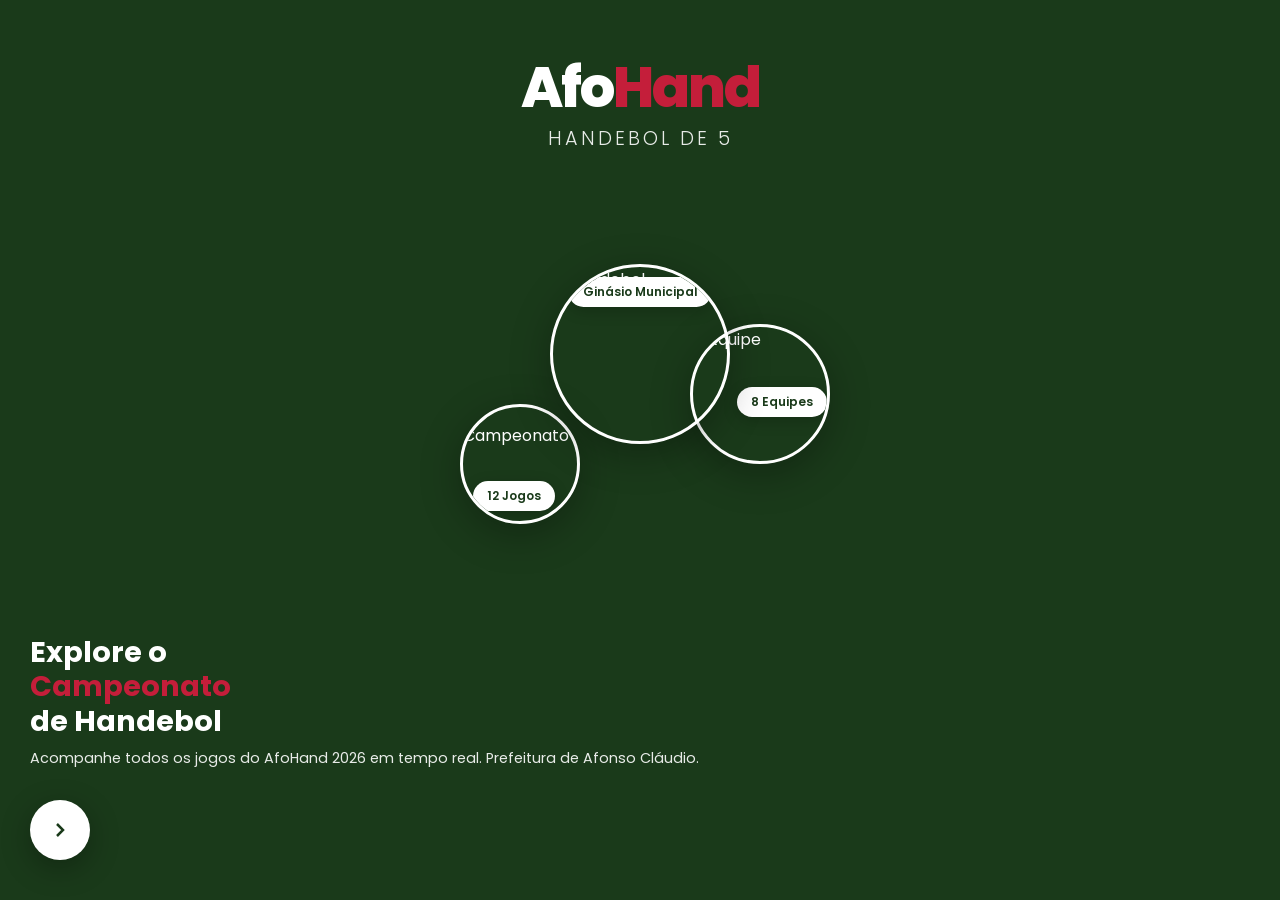
==== commit 5e74b985: "Update index.html" ====
--- a/index.html
+++ b/index.html
@@ -3,13 +3,13 @@
 <head>
     <meta charset="UTF-8">
     <meta name="viewport" content="width=device-width, initial-scale=1.0, maximum-scale=1.0, user-scalable=no">
-    <meta name="theme-color" content="#1B5E20">
+    <meta name="theme-color" content="#1a3a1a">
     <meta name="apple-mobile-web-app-capable" content="yes">
     <meta name="apple-mobile-web-app-status-bar-style" content="black-translucent">
     <title>AfoHand</title>
     <link rel="manifest" href="manifest.json">
     <link rel="apple-touch-icon" href="icons/icon-192x192.png">
-    <link href="https://fonts.googleapis.com/css2?family=Poppins:wght@300;400;500;600;700&display=swap" rel="stylesheet">
+    <link href="https://fonts.googleapis.com/css2?family=Poppins:wght@300;400;500;600;700;800&display=swap" rel="stylesheet">
     <style>
         * {
             margin: 0;
@@ -18,24 +18,22 @@
         }
 
         :root {
-            --verde-escuro: #1B5E20;
-            --verde: #2E7D32;
-            --verde-claro: #4CAF50;
-            --verde-fundo: #E8F5E9;
-            --vermelho: #D32F2F;
-            --vermelho-claro: #FFCDD2;
-            --branco: #FFFFFF;
-            --cinza: #F5F5F5;
-            --cinza-texto: #757575;
-            --sombra: 0 4px 20px rgba(0,0,0,0.08);
-            --sombra-card: 0 8px 32px rgba(27, 94, 32, 0.12);
+            --verde-fundo: #1a3a1a;
+            --verde-escuro: #0d280d;
+            --verde-medio: #2d5a2d;
+            --verde-claro: #4a8a4a;
+            --vermelho: #c41e3a;
+            --vermelho-claro: #e85d75;
+            --branco: #ffffff;
+            --branco-suave: rgba(255,255,255,0.9);
+            --amarelo: #f4d03f;
         }
 
         body {
             font-family: 'Poppins', sans-serif;
-            background: var(--cinza);
+            background: var(--verde-fundo);
             min-height: 100vh;
-            color: #333;
+            color: var(--branco);
             overflow-x: hidden;
             -webkit-tap-highlight-color: transparent;
         }
@@ -47,76 +45,151 @@
             left: 0;
             width: 100%;
             height: 100%;
-            background: linear-gradient(180deg, var(--verde-escuro) 0%, var(--verde) 100%);
+            background: var(--verde-fundo);
             z-index: 9999;
             display: flex;
             flex-direction: column;
-            align-items: center;
-            justify-content: center;
-            transition: opacity 0.6s ease, transform 0.6s ease;
+            justify-content: space-between;
+            padding: 60px 30px 40px;
+            transition: opacity 0.8s ease, transform 0.8s ease;
         }
 
         .splash-screen.hidden {
             opacity: 0;
-            transform: translateY(-100%);
+            transform: scale(1.1);
             pointer-events: none;
         }
 
-        .splash-bg {
+        .splash-top {
+            text-align: center;
+        }
+
+        .splash-logo-text {
+            font-size: 3.5em;
+            font-weight: 800;
+            letter-spacing: -2px;
+            line-height: 1;
+        }
+
+        .splash-logo-text .af {
+            color: var(--branco);
+        }
+
+        .splash-logo-text .hand {
+            color: var(--vermelho);
+        }
+
+        .splash-subtitle {
+            font-size: 1.2em;
+            font-weight: 300;
+            color: var(--branco-suave);
+            margin-top: 8px;
+            letter-spacing: 3px;
+        }
+
+        .splash-map-container {
+            position: relative;
+            flex: 1;
+            display: flex;
+            align-items: center;
+            justify-content: center;
+            margin: 20px 0;
+        }
+
+        .splash-map {
+            width: 100%;
+            max-width: 400px;
+            height: 300px;
+            position: relative;
+        }
+
+        .map-blob {
             position: absolute;
-            top: 0;
-            left: 0;
+            border-radius: 50%;
+            overflow: hidden;
+            border: 3px solid var(--branco);
+            box-shadow: 0 10px 40px rgba(0,0,0,0.3);
+        }
+
+        .map-blob img {
             width: 100%;
-            height: 65%;
-            background: url('https://images.unsplash.com/photo-1574629810360-7efbbe195018?w=800&q=80') center/cover;
-            opacity: 0.3;
-            border-radius: 0 0 50% 50% / 0 0 30% 30%;
-        }
-
-        .splash-overlay {
+            height: 100%;
+            object-fit: cover;
+        }
+
+        .blob-1 {
+            width: 180px;
+            height: 180px;
+            top: 20px;
+            left: 50%;
+            transform: translateX(-50%);
+            z-index: 3;
+        }
+
+        .blob-2 {
+            width: 140px;
+            height: 140px;
+            top: 80px;
+            right: 10px;
+            z-index: 2;
+        }
+
+        .blob-3 {
+            width: 120px;
+            height: 120px;
+            bottom: 20px;
+            left: 20px;
+            z-index: 1;
+        }
+
+        .map-label {
             position: absolute;
-            top: 0;
-            left: 0;
-            width: 100%;
-            height: 65%;
-            background: linear-gradient(180deg, rgba(27,94,32,0.8) 0%, rgba(46,125,50,0.9) 100%);
-            border-radius: 0 0 50% 50% / 0 0 30% 30%;
-        }
-
-        .splash-content {
-            position: relative;
-            z-index: 2;
-            text-align: center;
-            padding: 0 40px;
-            margin-top: -80px;
-        }
-
-        .splash-logo {
-            font-size: 2.5em;
+            background: var(--branco);
+            color: var(--verde-fundo);
+            padding: 6px 14px;
+            border-radius: 20px;
+            font-size: 0.75em;
+            font-weight: 600;
+            white-space: nowrap;
+            box-shadow: 0 4px 15px rgba(0,0,0,0.2);
+        }
+
+        .label-1 {
+            top: 10px;
+            left: 50%;
+            transform: translateX(-50%);
+        }
+
+        .label-2 {
+            top: 60px;
+            right: 0;
+        }
+
+        .label-3 {
+            bottom: 10px;
+            left: 10px;
+        }
+
+        .splash-bottom {
+            text-align: left;
+        }
+
+        .splash-tagline {
+            font-size: 1.8em;
             font-weight: 700;
-            color: var(--branco);
-            margin-bottom: 8px;
-            letter-spacing: -1px;
-        }
-
-        .splash-logo span {
-            color: var(--vermelho-claro);
-            font-weight: 300;
-        }
-
-        .splash-subtitle {
-            font-size: 1.1em;
-            color: rgba(255,255,255,0.85);
-            font-weight: 300;
-            margin-bottom: 40px;
-        }
-
-        .splash-description {
+            line-height: 1.2;
+            margin-bottom: 10px;
+        }
+
+        .splash-tagline span {
+            color: var(--vermelho);
+        }
+
+        .splash-desc {
             font-size: 0.9em;
-            color: rgba(255,255,255,0.7);
-            line-height: 1.6;
-            max-width: 280px;
-            margin: 0 auto 50px;
+            color: var(--branco-suave);
+            line-height: 1.5;
+            margin-bottom: 30px;
         }
 
         .splash-btn {
@@ -127,11 +200,10 @@
             display: flex;
             align-items: center;
             justify-content: center;
-            margin: 0 auto;
-            box-shadow: 0 4px 20px rgba(0,0,0,0.2);
+            border: none;
             cursor: pointer;
+            box-shadow: 0 8px 30px rgba(0,0,0,0.3);
             transition: transform 0.3s;
-            border: none;
         }
 
         .splash-btn:active {
@@ -141,14 +213,14 @@
         .splash-btn svg {
             width: 24px;
             height: 24px;
-            color: var(--verde-escuro);
+            color: var(--verde-fundo);
         }
 
         /* ===== MAIN APP ===== */
         .app-container {
             display: none;
             opacity: 0;
-            transition: opacity 0.4s ease;
+            transition: opacity 0.5s ease;
         }
 
         .app-container.visible {
@@ -156,9 +228,8 @@
             opacity: 1;
         }
 
-        /* Header */
+        /* App Header */
         .app-header {
-            background: var(--branco);
             padding: 20px 24px;
             display: flex;
             justify-content: space-between;
@@ -166,514 +237,535 @@
             position: sticky;
             top: 0;
             z-index: 100;
-            box-shadow: 0 2px 10px rgba(0,0,0,0.05);
-        }
-
-        .app-header .logo {
-            font-size: 1.5em;
-            font-weight: 700;
-            color: var(--verde-escuro);
+            background: rgba(26, 58, 26, 0.95);
+            backdrop-filter: blur(10px);
+        }
+
+        .app-logo {
+            font-size: 1.8em;
+            font-weight: 800;
             letter-spacing: -1px;
         }
 
-        .app-header .logo span {
-            color: var(--vermelho);
-            font-weight: 300;
-        }
+        .app-logo .af { color: var(--branco); }
+        .app-logo .hand { color: var(--vermelho); }
 
         .menu-btn {
             width: 44px;
             height: 44px;
-            border-radius: 12px;
-            background: var(--cinza);
+            border-radius: 50%;
+            background: rgba(255,255,255,0.1);
+            border: 1px solid rgba(255,255,255,0.2);
+            display: flex;
+            align-items: center;
+            justify-content: center;
+            color: var(--branco);
+            cursor: pointer;
+        }
+
+        /* Hero Section */
+        .hero-section {
+            padding: 0 24px 30px;
+        }
+
+        .hero-title {
+            font-size: 2.2em;
+            font-weight: 800;
+            line-height: 1.1;
+            margin-bottom: 8px;
+        }
+
+        .hero-title span {
+            color: var(--vermelho);
+        }
+
+        .hero-subtitle {
+            font-size: 0.9em;
+            color: var(--branco-suave);
+            margin-bottom: 25px;
+        }
+
+        /* Map Section */
+        .map-section {
+            position: relative;
+            height: 320px;
+            margin: 0 24px 30px;
+            border-radius: 30px;
+            overflow: hidden;
+            background: linear-gradient(135deg, var(--verde-medio) 0%, var(--verde-claro) 100%);
+        }
+
+        .map-bg {
+            position: absolute;
+            top: 0;
+            left: 0;
+            width: 100%;
+            height: 100%;
+            opacity: 0.3;
+            background: url('https://images.unsplash.com/photo-1574629810360-7efbbe195018?w=800&q=80') center/cover;
+        }
+
+        .map-overlay {
+            position: absolute;
+            top: 0;
+            left: 0;
+            width: 100%;
+            height: 100%;
+            background: linear-gradient(180deg, transparent 0%, var(--verde-fundo) 100%);
+        }
+
+        .map-content {
+            position: relative;
+            z-index: 2;
+            padding: 20px;
+            height: 100%;
+            display: flex;
+            flex-direction: column;
+            justify-content: space-between;
+        }
+
+        .map-header {
+            display: flex;
+            justify-content: space-between;
+            align-items: center;
+        }
+
+        .map-badge {
+            background: var(--branco);
+            color: var(--verde-fundo);
+            padding: 8px 16px;
+            border-radius: 20px;
+            font-size: 0.8em;
+            font-weight: 600;
+        }
+
+        .map-nav {
+            display: flex;
+            gap: 10px;
+        }
+
+        .map-nav-btn {
+            width: 36px;
+            height: 36px;
+            border-radius: 50%;
+            background: rgba(255,255,255,0.2);
+            border: 1px solid rgba(255,255,255,0.3);
+            color: var(--branco);
+            display: flex;
+            align-items: center;
+            justify-content: center;
+            cursor: pointer;
+        }
+
+        .map-pins {
+            position: relative;
+            flex: 1;
+            margin: 20px 0;
+        }
+
+        .map-pin {
+            position: absolute;
+            display: flex;
+            flex-direction: column;
+            align-items: center;
+            gap: 5px;
+        }
+
+        .pin-dot {
+            width: 16px;
+            height: 16px;
+            background: var(--vermelho);
+            border-radius: 50%;
+            border: 3px solid var(--branco);
+            box-shadow: 0 4px 15px rgba(196, 30, 58, 0.5);
+            animation: pulse-pin 2s infinite;
+        }
+
+        .pin-label {
+            background: var(--branco);
+            color: var(--verde-fundo);
+            padding: 4px 12px;
+            border-radius: 15px;
+            font-size: 0.7em;
+            font-weight: 600;
+            white-space: nowrap;
+        }
+
+        .pin-1 { top: 30%; left: 20%; }
+        .pin-2 { top: 50%; right: 25%; }
+        .pin-3 { bottom: 20%; left: 40%; }
+
+        @keyframes pulse-pin {
+            0%, 100% { transform: scale(1); }
+            50% { transform: scale(1.2); }
+        }
+
+        .map-footer {
+            display: flex;
+            justify-content: space-between;
+            align-items: center;
+        }
+
+        .map-cta {
+            background: var(--branco);
+            color: var(--verde-fundo);
+            padding: 12px 24px;
+            border-radius: 25px;
+            font-size: 0.85em;
+            font-weight: 600;
             border: none;
-            display: flex;
-            flex-direction: column;
-            align-items: center;
-            justify-content: center;
-            gap: 4px;
             cursor: pointer;
         }
 
-        .menu-btn span {
-            display: block;
-            width: 18px;
-            height: 2px;
-            background: var(--verde-escuro);
-            border-radius: 2px;
-        }
-
-        /* Hero Card */
-        .hero-card {
-            margin: 20px 24px;
-            background: linear-gradient(135deg, var(--verde-escuro) 0%, var(--verde) 100%);
-            border-radius: 24px;
-            padding: 28px;
-            color: var(--branco);
-            position: relative;
-            overflow: hidden;
-            box-shadow: var(--sombra-card);
-        }
-
-        .hero-card::before {
-            content: '';
-            position: absolute;
-            top: -50px;
-            right: -50px;
-            width: 180px;
-            height: 180px;
-            background: rgba(255,255,255,0.05);
-            border-radius: 50%;
-        }
-
-        .hero-card::after {
-            content: '';
-            position: absolute;
-            bottom: -30px;
-            left: -30px;
-            width: 120px;
-            height: 120px;
-            background: rgba(255,255,255,0.03);
-            border-radius: 50%;
-        }
-
-        .hero-label {
+        .map-price {
+            text-align: right;
+        }
+
+        .map-price-label {
+            font-size: 0.75em;
+            opacity: 0.8;
+        }
+
+        .map-price-value {
+            font-size: 1.5em;
+            font-weight: 700;
+        }
+
+        /* Categories */
+        .categories-section {
+            padding: 0 24px 20px;
+        }
+
+        .section-label {
             font-size: 0.75em;
             text-transform: uppercase;
             letter-spacing: 2px;
-            opacity: 0.8;
-            margin-bottom: 8px;
-        }
-
-        .hero-title {
-            font-size: 1.3em;
-            font-weight: 600;
-            margin-bottom: 6px;
-            position: relative;
-            z-index: 1;
-        }
-
-        .hero-subtitle {
-            font-size: 0.85em;
-            opacity: 0.8;
-            margin-bottom: 20px;
-            position: relative;
-            z-index: 1;
-        }
-
-        .hero-btn {
-            width: 44px;
-            height: 44px;
-            background: rgba(255,255,255,0.2);
-            border-radius: 14px;
-            border: none;
-            display: flex;
-            align-items: center;
-            justify-content: center;
-            cursor: pointer;
-            position: relative;
-            z-index: 1;
-            transition: background 0.3s;
-        }
-
-        .hero-btn:hover {
-            background: rgba(255,255,255,0.3);
-        }
-
-        .hero-btn svg {
-            width: 20px;
-            height: 20px;
-            color: var(--branco);
-        }
-
-        /* Filter Tabs */
-        .filter-section {
-            padding: 0 24px;
-            margin-bottom: 20px;
-        }
-
-        .filter-row {
-            display: flex;
-            gap: 12px;
-            align-items: center;
-        }
-
-        .filter-add {
-            width: 44px;
-            height: 44px;
-            border-radius: 14px;
-            background: var(--branco);
-            border: 2px solid var(--verde-fundo);
-            display: flex;
-            align-items: center;
-            justify-content: center;
-            font-size: 1.2em;
-            color: var(--verde);
-            cursor: pointer;
-            flex-shrink: 0;
-        }
-
-        .filter-tabs {
-            display: flex;
-            gap: 10px;
+            opacity: 0.7;
+            margin-bottom: 15px;
+        }
+
+        .categories-scroll {
+            display: flex;
+            gap: 15px;
             overflow-x: auto;
             scrollbar-width: none;
             -ms-overflow-style: none;
-        }
-
-        .filter-tabs::-webkit-scrollbar {
+            padding-bottom: 10px;
+        }
+
+        .categories-scroll::-webkit-scrollbar {
             display: none;
         }
 
-        .filter-tab {
-            padding: 12px 24px;
-            border-radius: 14px;
-            border: none;
-            font-family: 'Poppins', sans-serif;
-            font-size: 0.85em;
-            font-weight: 500;
+        .category-card {
+            min-width: 140px;
+            height: 180px;
+            border-radius: 25px;
+            overflow: hidden;
+            position: relative;
             cursor: pointer;
-            white-space: nowrap;
-            transition: all 0.3s;
-        }
-
-        .filter-tab.active {
-            background: var(--verde);
-            color: var(--branco);
-            box-shadow: 0 4px 12px rgba(46,125,50,0.3);
-        }
-
-        .filter-tab:not(.active) {
-            background: var(--branco);
-            color: var(--cinza-texto);
-        }
-
-        /* Dropdown */
-        .dropdown-section {
-            padding: 0 24px;
-            margin-bottom: 20px;
-        }
-
-        .dropdown-row {
-            display: flex;
-            gap: 12px;
-        }
-
-        .dropdown-select {
-            flex: 1;
-            padding: 14px 20px;
-            border-radius: 16px;
-            border: none;
-            background: var(--branco);
-            font-family: 'Poppins', sans-serif;
-            font-size: 0.9em;
-            color: #333;
-            appearance: none;
-            background-image: url("data:image/svg+xml,%3Csvg xmlns='http://www.w3.org/2000/svg' width='16' height='16' viewBox='0 0 24 24' fill='none' stroke='%23757575' stroke-width='2'%3E%3Cpath d='M6 9l6 6 6-6'/%3E%3C/svg%3E");
-            background-repeat: no-repeat;
-            background-position: right 16px center;
-            box-shadow: var(--sombra);
-            cursor: pointer;
-        }
-
-        .dropdown-add {
-            width: 50px;
-            height: 50px;
-            border-radius: 16px;
-            background: var(--branco);
-            border: none;
-            display: flex;
-            align-items: center;
-            justify-content: center;
-            font-size: 1.3em;
-            color: var(--verde);
-            box-shadow: var(--sombra);
-            cursor: pointer;
-            flex-shrink: 0;
-        }
-
-        /* Stats Grid */
-        .stats-section {
-            padding: 0 24px;
-            margin-bottom: 20px;
-        }
-
-        .stats-grid {
-            display: grid;
-            grid-template-columns: 1fr 1fr;
-            gap: 16px;
-        }
-
-        .stat-card {
-            background: var(--branco);
-            border-radius: 20px;
-            padding: 24px;
-            box-shadow: var(--sombra);
-            text-align: center;
-            position: relative;
-        }
-
-        .stat-icon {
-            width: 48px;
-            height: 48px;
-            border-radius: 16px;
-            display: flex;
-            align-items: center;
-            justify-content: center;
-            margin: 0 auto 12px;
-            font-size: 1.5em;
-        }
-
-        .stat-icon.sun { background: #FFF8E1; }
-        .stat-icon.temp { background: #FFEBEE; }
-        .stat-icon.drop { background: #E3F2FD; }
-        .stat-icon.fan { background: #F3E5F5; }
-
-        .stat-value {
-            font-size: 1.8em;
+            transition: transform 0.3s;
+        }
+
+        .category-card:active {
+            transform: scale(0.95);
+        }
+
+        .category-bg {
+            position: absolute;
+            top: 0;
+            left: 0;
+            width: 100%;
+            height: 100%;
+            object-fit: cover;
+        }
+
+        .category-overlay {
+            position: absolute;
+            top: 0;
+            left: 0;
+            width: 100%;
+            height: 100%;
+            background: linear-gradient(180deg, transparent 40%, rgba(0,0,0,0.8) 100%);
+        }
+
+        .category-content {
+            position: absolute;
+            bottom: 0;
+            left: 0;
+            right: 0;
+            padding: 15px;
+        }
+
+        .category-name {
+            font-size: 1em;
             font-weight: 700;
-            color: #333;
             margin-bottom: 4px;
         }
 
-        .stat-label {
+        .category-count {
             font-size: 0.75em;
-            color: var(--cinza-texto);
-            font-weight: 500;
+            opacity: 0.8;
         }
 
         /* Games Section */
         .games-section {
             padding: 0 24px;
-            margin-bottom: 100px;
-        }
-
-        .section-header {
+        }
+
+        .section-header-row {
             display: flex;
             justify-content: space-between;
             align-items: center;
-            margin-bottom: 16px;
-        }
-
-        .section-title {
-            font-size: 1.1em;
-            font-weight: 600;
-            color: #333;
-        }
-
-        .section-link {
-            font-size: 0.8em;
-            color: var(--verde);
+            margin-bottom: 20px;
+        }
+
+        .section-title-main {
+            font-size: 1.5em;
+            font-weight: 700;
+        }
+
+        .see-all {
+            font-size: 0.85em;
+            color: var(--vermelho-claro);
             text-decoration: none;
             font-weight: 500;
         }
 
-        .game-card {
-            background: var(--branco);
-            border-radius: 20px;
+        .game-card-float {
+            background: rgba(255,255,255,0.05);
+            border: 1px solid rgba(255,255,255,0.1);
+            border-radius: 25px;
             padding: 20px;
-            margin-bottom: 16px;
-            box-shadow: var(--sombra);
-            transition: transform 0.2s;
-        }
-
-        .game-card:active {
-            transform: scale(0.98);
-        }
-
-        .game-status-row {
+            margin-bottom: 15px;
+            backdrop-filter: blur(10px);
+            transition: transform 0.3s, box-shadow 0.3s;
+        }
+
+        .game-card-float:active {
+            transform: translateY(-2px);
+            box-shadow: 0 10px 30px rgba(0,0,0,0.2);
+        }
+
+        .game-status-bar {
             display: flex;
             justify-content: space-between;
             align-items: center;
-            margin-bottom: 16px;
-        }
-
-        .game-date {
+            margin-bottom: 15px;
+        }
+
+        .game-tag {
+            display: flex;
+            align-items: center;
+            gap: 8px;
+            font-size: 0.8em;
+        }
+
+        .tag-dot {
+            width: 8px;
+            height: 8px;
+            border-radius: 50%;
+        }
+
+        .tag-live {
+            background: var(--vermelho);
+            animation: blink 1.5s infinite;
+        }
+
+        .tag-scheduled {
+            background: var(--amarelo);
+        }
+
+        .tag-finished {
+            background: var(--verde-claro);
+        }
+
+        @keyframes blink {
+            0%, 100% { opacity: 1; }
+            50% { opacity: 0.3; }
+        }
+
+        .game-time {
+            font-size: 0.8em;
+            opacity: 0.7;
+        }
+
+        .game-teams-row {
+            display: flex;
+            align-items: center;
+            justify-content: space-between;
+            gap: 15px;
+        }
+
+        .team-block {
+            display: flex;
+            align-items: center;
+            gap: 12px;
+            flex: 1;
+        }
+
+        .team-block.right {
+            justify-content: flex-end;
+        }
+
+        .team-photo {
+            width: 50px;
+            height: 50px;
+            border-radius: 15px;
+            object-fit: cover;
+            border: 2px solid rgba(255,255,255,0.2);
+        }
+
+        .team-info-text {
+            display: flex;
+            flex-direction: column;
+        }
+
+        .team-name-text {
+            font-weight: 600;
+            font-size: 0.95em;
+        }
+
+        .team-city {
             font-size: 0.75em;
-            color: var(--cinza-texto);
-            font-weight: 500;
-        }
-
-        .status-badge {
+            opacity: 0.6;
+        }
+
+        .score-block {
+            text-align: center;
+            min-width: 80px;
+        }
+
+        .score-display {
+            font-size: 2em;
+            font-weight: 800;
+            color: var(--branco);
+        }
+
+        .score-sep {
+            font-size: 0.9em;
+            opacity: 0.5;
+            margin: 0 5px;
+        }
+
+        .vs-text {
+            font-size: 0.7em;
+            text-transform: uppercase;
+            letter-spacing: 2px;
+            opacity: 0.5;
+            margin-top: 5px;
+        }
+
+        /* Standing Preview */
+        .standing-preview {
+            padding: 0 24px 30px;
+        }
+
+        .standing-card {
+            background: linear-gradient(135deg, rgba(255,255,255,0.1) 0%, rgba(255,255,255,0.05) 100%);
+            border: 1px solid rgba(255,255,255,0.1);
+            border-radius: 25px;
+            padding: 20px;
+        }
+
+        .standing-header {
+            display: flex;
+            justify-content: space-between;
+            align-items: center;
+            margin-bottom: 20px;
+        }
+
+        .standing-title {
+            font-size: 1.1em;
+            font-weight: 700;
+        }
+
+        .standing-filter {
+            display: flex;
+            gap: 10px;
+        }
+
+        .filter-pill {
             padding: 6px 14px;
             border-radius: 20px;
-            font-size: 0.7em;
-            font-weight: 600;
-            text-transform: uppercase;
-            letter-spacing: 0.5px;
-        }
-
-        .status-live {
-            background: var(--vermelho-claro);
-            color: var(--vermelho);
-            animation: pulse 2s infinite;
-        }
-
-        .status-scheduled {
-            background: var(--verde-fundo);
-            color: var(--verde);
-        }
-
-        .status-finished {
-            background: #ECEFF1;
-            color: #546E77;
-        }
-
-        @keyframes pulse {
-            0%, 100% { opacity: 1; }
-            50% { opacity: 0.6; }
-        }
-
-        .game-teams {
-            display: flex;
-            align-items: center;
-            justify-content: space-between;
-        }
-
-        .team-info {
-            display: flex;
-            align-items: center;
-            gap: 12px;
-            flex: 1;
-        }
-
-        .team-info.right {
-            justify-content: flex-end;
-        }
-
-        .team-logo {
-            width: 44px;
-            height: 44px;
-            border-radius: 14px;
+            font-size: 0.75em;
+            font-weight: 500;
+            border: none;
+            cursor: pointer;
+            transition: all 0.3s;
+        }
+
+        .filter-pill.active {
+            background: var(--branco);
+            color: var(--verde-fundo);
+        }
+
+        .filter-pill:not(.active) {
+            background: rgba(255,255,255,0.1);
+            color: var(--branco);
+        }
+
+        .standing-row {
+            display: flex;
+            align-items: center;
+            gap: 15px;
+            padding: 12px 0;
+            border-bottom: 1px solid rgba(255,255,255,0.05);
+        }
+
+        .standing-row:last-child {
+            border-bottom: none;
+        }
+
+        .standing-pos {
+            width: 30px;
+            height: 30px;
+            border-radius: 10px;
             display: flex;
             align-items: center;
             justify-content: center;
             font-weight: 700;
-            font-size: 0.9em;
+            font-size: 0.85em;
+        }
+
+        .pos-gold {
+            background: linear-gradient(135deg, #FFD700, #FFA500);
+            color: var(--verde-fundo);
+        }
+
+        .pos-silver {
+            background: linear-gradient(135deg, #C0C0C0, #A0A0A0);
+            color: var(--verde-fundo);
+        }
+
+        .pos-bronze {
+            background: linear-gradient(135deg, #CD7F32, #B87333);
             color: var(--branco);
-            flex-shrink: 0;
-        }
-
-        .team-name {
-            font-weight: 600;
-            font-size: 0.95em;
-            color: #333;
-        }
-
-        .score-area {
-            display: flex;
-            align-items: center;
-            gap: 12px;
-            padding: 0 16px;
-        }
-
-        .score {
-            font-size: 1.6em;
+        }
+
+        .pos-normal {
+            background: rgba(255,255,255,0.1);
+            color: var(--branco);
+        }
+
+        .standing-team {
+            flex: 1;
+            display: flex;
+            align-items: center;
+            gap: 10px;
+        }
+
+        .team-mini-photo {
+            width: 36px;
+            height: 36px;
+            border-radius: 12px;
+            object-fit: cover;
+        }
+
+        .standing-points {
+            font-size: 1.2em;
             font-weight: 700;
-            color: var(--verde-escuro);
-        }
-
-        .vs-divider {
-            font-size: 0.7em;
-            color: var(--cinza-texto);
-            font-weight: 500;
-        }
-
-        .game-location {
-            margin-top: 14px;
-            padding-top: 14px;
-            border-top: 1px solid var(--cinza);
-            font-size: 0.8em;
-            color: var(--cinza-texto);
-            display: flex;
-            align-items: center;
-            gap: 6px;
-        }
-
-        /* FAB Menu */
-        .fab-container {
-            position: fixed;
-            bottom: 24px;
-            right: 24px;
-            z-index: 1000;
-        }
-
-        .fab-main {
-            width: 60px;
-            height: 60px;
-            border-radius: 50%;
-            background: linear-gradient(135deg, var(--verde) 0%, var(--verde-escuro) 100%);
-            border: none;
-            color: var(--branco);
-            font-size: 1.5em;
-            display: flex;
-            align-items: center;
-            justify-content: center;
-            box-shadow: 0 6px 24px rgba(27, 94, 32, 0.4);
-            cursor: pointer;
-            transition: transform 0.3s;
-            position: relative;
-            z-index: 2;
-        }
-
-        .fab-main.active {
-            transform: rotate(45deg);
-            background: var(--vermelho);
-            box-shadow: 0 6px 24px rgba(211, 47, 47, 0.4);
-        }
-
-        .fab-menu {
-            position: absolute;
-            bottom: 70px;
-            right: 0;
-            display: flex;
-            flex-direction: column;
-            gap: 12px;
-            opacity: 0;
-            transform: translateY(20px) scale(0.8);
-            pointer-events: none;
-            transition: all 0.3s ease;
-        }
-
-        .fab-menu.open {
-            opacity: 1;
-            transform: translateY(0) scale(1);
-            pointer-events: all;
-        }
-
-        .fab-item {
-            display: flex;
-            align-items: center;
-            gap: 10px;
-            justify-content: flex-end;
-        }
-
-        .fab-item-btn {
-            width: 50px;
-            height: 50px;
-            border-radius: 50%;
-            border: none;
-            display: flex;
-            align-items: center;
-            justify-content: center;
-            font-size: 1.2em;
-            cursor: pointer;
-            box-shadow: 0 4px 12px rgba(0,0,0,0.15);
-            transition: transform 0.2s;
-        }
-
-        .fab-item-btn:active {
-            transform: scale(0.9);
-        }
-
-        .fab-item-label {
-            font-size: 0.75em;
-            font-weight: 600;
-            color: var(--cinza-texto);
-            background: var(--branco);
-            padding: 6px 12px;
-            border-radius: 10px;
-            box-shadow: var(--sombra);
+            color: var(--amarelo);
         }
 
         /* Bottom Nav */
@@ -682,11 +774,12 @@
             bottom: 0;
             left: 0;
             right: 0;
-            background: var(--branco);
+            background: rgba(26, 58, 26, 0.95);
+            backdrop-filter: blur(20px);
+            border-top: 1px solid rgba(255,255,255,0.1);
             display: flex;
             justify-content: space-around;
-            padding: 12px 0 24px;
-            box-shadow: 0 -4px 20px rgba(0,0,0,0.08);
+            padding: 12px 0 30px;
             z-index: 100;
         }
 
@@ -698,7 +791,7 @@
             padding: 8px 16px;
             border: none;
             background: none;
-            color: var(--cinza-texto);
+            color: rgba(255,255,255,0.5);
             font-family: 'Poppins', sans-serif;
             font-size: 0.65em;
             cursor: pointer;
@@ -706,7 +799,7 @@
         }
 
         .nav-item.active {
-            color: var(--verde);
+            color: var(--vermelho);
         }
 
         .nav-item svg {
@@ -714,122 +807,41 @@
             height: 24px;
         }
 
-        /* Sections */
-        .content-section {
-            display: none;
-        }
-
-        .content-section.active {
+        /* Org Badge */
+        .org-badge {
+            margin: 0 24px 20px;
+            background: rgba(255,255,255,0.05);
+            border: 1px solid rgba(255,255,255,0.1);
+            border-radius: 20px;
+            padding: 16px 20px;
+            display: flex;
+            align-items: center;
+            gap: 15px;
+        }
+
+        .org-icon {
+            width: 44px;
+            height: 44px;
+            background: linear-gradient(135deg, var(--verde-claro), var(--verde-medio));
+            border-radius: 14px;
+            display: flex;
+            align-items: center;
+            justify-content: center;
+            font-size: 1.3em;
+            flex-shrink: 0;
+        }
+
+        .org-text {
+            font-size: 0.8em;
+            line-height: 1.4;
+            opacity: 0.9;
+        }
+
+        .org-text strong {
             display: block;
-            animation: fadeIn 0.3s ease;
-        }
-
-        @keyframes fadeIn {
-            from { opacity: 0; transform: translateY(10px); }
-            to { opacity: 1; transform: translateY(0); }
-        }
-
-        /* Standings Table */
-        .standings-table {
-            width: 100%;
-            border-collapse: separate;
-            border-spacing: 0 8px;
-        }
-
-        .standings-table th {
-            font-size: 0.7em;
-            color: var(--cinza-texto);
-            font-weight: 500;
-            padding: 8px;
-            text-transform: uppercase;
-            letter-spacing: 0.5px;
-        }
-
-        .standings-table td {
-            background: var(--branco);
-            padding: 16px 8px;
-            font-size: 0.85em;
-        }
-
-        .standings-table tr td:first-child {
-            border-radius: 16px 0 0 16px;
-            padding-left: 16px;
-        }
-
-        .standings-table tr td:last-child {
-            border-radius: 0 16px 16px 0;
-            padding-right: 16px;
-        }
-
-        .pos-badge {
-            width: 32px;
-            height: 32px;
-            border-radius: 10px;
-            display: flex;
-            align-items: center;
-            justify-content: center;
-            font-weight: 700;
-            font-size: 0.85em;
-        }
-
-        .pos-1 { background: #FFF8E1; color: #F9A825; }
-        .pos-2 { background: #ECEFF1; color: #78909C; }
-        .pos-3 { background: #FFF3E0; color: #EF6C00; }
-
-        .team-cell {
-            display: flex;
-            align-items: center;
-            gap: 10px;
-        }
-
-        .team-cell .team-logo {
-            width: 36px;
-            height: 36px;
-            font-size: 0.8em;
-        }
-
-        /* News Cards */
-        .news-card {
-            background: var(--branco);
-            border-radius: 20px;
-            overflow: hidden;
-            margin-bottom: 16px;
-            box-shadow: var(--sombra);
-        }
-
-        .news-image {
-            width: 100%;
-            height: 160px;
-            background: linear-gradient(135deg, var(--verde-fundo) 0%, var(--verde-claro) 100%);
-            display: flex;
-            align-items: center;
-            justify-content: center;
-            font-size: 3em;
-        }
-
-        .news-content {
-            padding: 20px;
-        }
-
-        .news-date {
-            font-size: 0.75em;
-            color: var(--verde);
+            font-size: 1.05em;
+            opacity: 1;
             font-weight: 600;
-            margin-bottom: 8px;
-        }
-
-        .news-title {
-            font-size: 1em;
-            font-weight: 600;
-            color: #333;
-            margin-bottom: 8px;
-            line-height: 1.4;
-        }
-
-        .news-text {
-            font-size: 0.85em;
-            color: var(--cinza-texto);
-            line-height: 1.5;
         }
 
         /* Install Banner */
@@ -838,7 +850,7 @@
             top: 0;
             left: 0;
             right: 0;
-            background: var(--verde-escuro);
+            background: var(--vermelho);
             color: var(--branco);
             padding: 16px 24px;
             display: flex;
@@ -855,7 +867,7 @@
 
         .install-btn {
             background: var(--branco);
-            color: var(--verde-escuro);
+            color: var(--vermelho);
             border: none;
             padding: 8px 20px;
             border-radius: 20px;
@@ -865,41 +877,134 @@
             cursor: pointer;
         }
 
-        /* Org Info */
-        .org-bar {
-            background: linear-gradient(90deg, var(--verde-escuro) 0%, var(--verde) 100%);
-            margin: 0 24px 20px;
-            border-radius: 16px;
-            padding: 16px 20px;
+        /* Floating Action Button */
+        .fab {
+            position: fixed;
+            bottom: 100px;
+            right: 24px;
+            width: 56px;
+            height: 56px;
+            border-radius: 50%;
+            background: linear-gradient(135deg, var(--vermelho), var(--vermelho-claro));
+            border: none;
             color: var(--branco);
-            display: flex;
-            align-items: center;
-            gap: 12px;
-        }
-
-        .org-icon {
-            width: 40px;
-            height: 40px;
-            background: rgba(255,255,255,0.2);
-            border-radius: 12px;
+            font-size: 1.5em;
             display: flex;
             align-items: center;
             justify-content: center;
-            font-size: 1.2em;
-            flex-shrink: 0;
-        }
-
-        .org-text {
-            font-size: 0.8em;
-            line-height: 1.4;
-            opacity: 0.9;
-        }
-
-        .org-text strong {
+            box-shadow: 0 8px 30px rgba(196, 30, 58, 0.4);
+            cursor: pointer;
+            z-index: 99;
+            transition: transform 0.3s;
+        }
+
+        .fab:active {
+            transform: scale(0.9);
+        }
+
+        /* Content Sections */
+        .content-section {
+            display: none;
+            padding-bottom: 100px;
+        }
+
+        .content-section.active {
             display: block;
+            animation: fadeInUp 0.4s ease;
+        }
+
+        @keyframes fadeInUp {
+            from { opacity: 0; transform: translateY(20px); }
+            to { opacity: 1; transform: translateY(0); }
+        }
+
+        /* News Cards */
+        .news-float-card {
+            background: rgba(255,255,255,0.05);
+            border: 1px solid rgba(255,255,255,0.1);
+            border-radius: 25px;
+            overflow: hidden;
+            margin-bottom: 20px;
+        }
+
+        .news-image-top {
+            width: 100%;
+            height: 180px;
+            object-fit: cover;
+        }
+
+        .news-body {
+            padding: 20px;
+        }
+
+        .news-date {
+            font-size: 0.75em;
+            color: var(--vermelho-claro);
+            font-weight: 500;
+            margin-bottom: 8px;
+        }
+
+        .news-title {
             font-size: 1.1em;
-            opacity: 1;
-            margin-bottom: 2px;
+            font-weight: 700;
+            margin-bottom: 10px;
+            line-height: 1.3;
+        }
+
+        .news-text {
+            font-size: 0.85em;
+            opacity: 0.7;
+            line-height: 1.5;
+        }
+
+        /* Full Standing Table */
+        .full-table {
+            padding: 0 24px;
+        }
+
+        .table-card {
+            background: rgba(255,255,255,0.05);
+            border: 1px solid rgba(255,255,255,0.1);
+            border-radius: 25px;
+            overflow: hidden;
+        }
+
+        .table-header {
+            display: grid;
+            grid-template-columns: 50px 1fr 50px 50px 50px;
+            gap: 10px;
+            padding: 15px 20px;
+            background: rgba(255,255,255,0.05);
+            font-size: 0.7em;
+            text-transform: uppercase;
+            letter-spacing: 1px;
+            opacity: 0.7;
+            font-weight: 600;
+        }
+
+        .table-row {
+            display: grid;
+            grid-template-columns: 50px 1fr 50px 50px 50px;
+            gap: 10px;
+            padding: 15px 20px;
+            align-items: center;
+            border-bottom: 1px solid rgba(255,255,255,0.05);
+        }
+
+        .table-row:last-child {
+            border-bottom: none;
+        }
+
+        @media (max-width: 400px) {
+            .splash-logo-text {
+                font-size: 2.5em;
+            }
+            .hero-title {
+                font-size: 1.8em;
+            }
+            .map-section {
+                height: 260px;
+            }
         }
     </style>
 </head>
@@ -907,19 +1012,44 @@
 
     <!-- Install Banner -->
     <div class="install-banner" id="installBanner">
-        <span>📲 Instale o AfoHand no seu celular</span>
+        <span>📲 Instale o AfoHand</span>
         <button class="install-btn" onclick="installApp()">Instalar</button>
     </div>
 
     <!-- Splash Screen -->
     <div class="splash-screen" id="splashScreen">
-        <div class="splash-bg"></div>
-        <div class="splash-overlay"></div>
-        <div class="splash-content">
-            <div class="splash-logo">Afo<span>Hand</span></div>
-            <div class="splash-subtitle">Handebol de 5</div>
-            <div class="splash-description">
-                Acompanhe o campeonato municipal de handebol de Afonso Cláudio em tempo real
+        <div class="splash-top">
+            <div class="splash-logo-text">
+                <span class="af">Afo</span><span class="hand">Hand</span>
+            </div>
+            <div class="splash-subtitle">HANDEBOL DE 5</div>
+        </div>
+
+        <div class="splash-map-container">
+            <div class="splash-map">
+                <div class="map-blob blob-1">
+                    <img src="https://images.unsplash.com/photo-1574629810360-7efbbe195018?w=400&q=80" alt="Handebol">
+                    <span class="map-label label-1">Ginásio Municipal</span>
+                </div>
+                <div class="map-blob blob-2">
+                    <img src="https://images.unsplash.com/photo-1518604666860-9ed391f76460?w=400&q=80" alt="Equipe">
+                    <span class="map-label label-2">8 Equipes</span>
+                </div>
+                <div class="map-blob blob-3">
+                    <img src="https://images.unsplash.com/photo-1461896836934-ffe607ba8211?w=400&q=80" alt="Campeonato">
+                    <span class="map-label label-3">12 Jogos</span>
+                </div>
+            </div>
+        </div>
+
+        <div class="splash-bottom">
+            <div class="splash-tagline">
+                Explore o<br>
+                <span>Campeonato</span><br>
+                de Handebol
+            </div>
+            <div class="splash-desc">
+                Acompanhe todos os jogos do AfoHand 2026 em tempo real. Prefeitura de Afonso Cláudio.
             </div>
             <button class="splash-btn" onclick="enterApp()">
                 <svg viewBox="0 0 24 24" fill="none" stroke="currentColor" stroke-width="2.5">
@@ -932,266 +1062,375 @@
     <!-- Main App -->
     <div class="app-container" id="appContainer">
         
-        <!-- Header -->
-        <header class="app-header">
-            <div class="logo">Afo<span>Hand</span></div>
-            <button class="menu-btn" onclick="toggleMenu()">
-                <span></span>
-                <span></span>
-                <span></span>
-            </button>
-        </header>
-
         <!-- HOME SECTION -->
         <div class="content-section active" id="section-home">
             
-            <!-- Hero Card -->
-            <div class="hero-card">
-                <div class="hero-label">Campeonato 2026</div>
-                <div class="hero-title">AfoHand</div>
-                <div class="hero-subtitle">8 equipes, 1 campeão</div>
-                <button class="hero-btn" onclick="showSection('jogos')">
-                    <svg viewBox="0 0 24 24" fill="none" stroke="currentColor" stroke-width="2.5">
-                        <path d="M9 18l6-6-6-6"/>
+            <!-- Header -->
+            <header class="app-header">
+                <div class="app-logo">
+                    <span class="af">Afo</span><span class="hand">Hand</span>
+                </div>
+                <button class="menu-btn" onclick="toggleMenu()">
+                    <svg width="20" height="20" viewBox="0 0 24 24" fill="none" stroke="currentColor" stroke-width="2">
+                        <line x1="3" y1="6" x2="21" y2="6"/>
+                        <line x1="3" y1="12" x2="21" y2="12"/>
+                        <line x1="3" y1="18" x2="21" y2="18"/>
                     </svg>
                 </button>
+            </header>
+
+            <!-- Hero -->
+            <div class="hero-section">
+                <h1 class="hero-title">
+                    Campeonato<br>
+                    <span>Municipal</span>
+                </h1>
+                <p class="hero-subtitle">Afonso Cláudio • 2026</p>
             </div>
 
-            <!-- Org Info -->
-            <div class="org-bar">
+            <!-- Map Section -->
+            <div class="map-section">
+                <div class="map-bg"></div>
+                <div class="map-overlay"></div>
+                <div class="map-content">
+                    <div class="map-header">
+                        <span class="map-badge">🗺️ Mapa dos Jogos</span>
+                        <div class="map-nav">
+                            <button class="map-nav-btn">←</button>
+                            <button class="map-nav-btn">→</button>
+                        </div>
+                    </div>
+                    <div class="map-pins">
+                        <div class="map-pin pin-1">
+                            <div class="pin-dot"></div>
+                            <div class="pin-label">Grupo A</div>
+                        </div>
+                        <div class="map-pin pin-2">
+                            <div class="pin-dot"></div>
+                            <div class="pin-label">Grupo B</div>
+                        </div>
+                        <div class="map-pin pin-3">
+                            <div class="pin-dot"></div>
+                            <div class="pin-label">Final</div>
+                        </div>
+                    </div>
+                    <div class="map-footer">
+                        <button class="map-cta">Ver Calendário</button>
+                        <div class="map-price">
+                            <div class="map-price-label">Rodada Atual</div>
+                            <div class="map-price-value">3ª</div>
+                        </div>
+                    </div>
+                </div>
+            </div>
+
+            <!-- Org Badge -->
+            <div class="org-badge">
                 <div class="org-icon">🏛️</div>
                 <div class="org-text">
-                    <strong>Prefeitura de Afonso Cláudio</strong>
-                    Secretaria Municipal de Esportes e Lazer
+                    <strong>Prefeitura Municipal de Afonso Cláudio</strong>
+                    Secretaria de Esportes e Lazer
                 </div>
             </div>
 
-            <!-- Filter Tabs -->
-            <div class="filter-section">
-                <div class="filter-row">
-                    <button class="filter-add">+</button>
-                    <div class="filter-tabs">
-                        <button class="filter-tab active" onclick="setFilter(this, 'all')">Todos</button>
-                        <button class="filter-tab" onclick="setFilter(this, 'live')">Ao Vivo</button>
-                        <button class="filter-tab" onclick="setFilter(this, 'scheduled')">Agendados</button>
-                        <button class="filter-tab" onclick="setFilter(this, 'finished')">Encerrados</button>
-                    </div>
-                </div>
-            </div>
-
-            <!-- Dropdown -->
-            <div class="dropdown-section">
-                <div class="dropdown-row">
-                    <select class="dropdown-select" onchange="filterByGroup(this.value)">
-                        <option value="all">Todos os Grupos</option>
-                        <option value="A">Grupo A</option>
-                        <option value="B">Grupo B</option>
-                        <option value="playoffs">Mata-Mata</option>
-                    </select>
-                    <button class="dropdown-add">+</button>
-                </div>
-            </div>
-
-            <!-- Stats -->
-            <div class="stats-section">
-                <div class="stats-grid">
-                    <div class="stat-card">
-                        <div class="stat-icon sun">⚽</div>
-                        <div class="stat-value">42</div>
-                        <div class="stat-label">Gols Marcados</div>
-                    </div>
-                    <div class="stat-card">
-                        <div class="stat-icon temp">🏆</div>
-                        <div class="stat-value">8</div>
-                        <div class="stat-label">Equipes</div>
-                    </div>
-                    <div class="stat-card">
-                        <div class="stat-icon drop">📅</div>
-                        <div class="stat-value">12</div>
-                        <div class="stat-label">Jogos</div>
-                    </div>
-                    <div class="stat-card">
-                        <div class="stat-icon fan">⭐</div>
-                        <div class="stat-value">3</div>
-                        <div class="stat-label">Rodadas</div>
+            <!-- Categories -->
+            <div class="categories-section">
+                <div class="section-label">Categorias</div>
+                <div class="categories-scroll">
+                    <div class="category-card" onclick="showSection('jogos')">
+                        <img class="category-bg" src="https://images.unsplash.com/photo-1574629810360-7efbbe195018?w=300&q=80" alt="Jogos">
+                        <div class="category-overlay"></div>
+                        <div class="category-content">
+                            <div class="category-name">Jogos</div>
+                            <div class="category-count">12 partidas</div>
+                        </div>
+                    </div>
+                    <div class="category-card" onclick="showSection('classificacao')">
+                        <img class="category-bg" src="https://images.unsplash.com/photo-1461896836934-ffe607ba8211?w=300&q=80" alt="Classificação">
+                        <div class="category-overlay"></div>
+                        <div class="category-content">
+                            <div class="category-name">Tabela</div>
+                            <div class="category-count">8 equipes</div>
+                        </div>
+                    </div>
+                    <div class="category-card" onclick="showSection('estatisticas')">
+                        <img class="category-bg" src="https://images.unsplash.com/photo-1518604666860-9ed391f76460?w=300&q=80" alt="Estatísticas">
+                        <div class="category-overlay"></div>
+                        <div class="category-content">
+                            <div class="category-name">Stats</div>
+                            <div class="category-count">156 gols</div>
+                        </div>
+                    </div>
+                    <div class="category-card" onclick="showSection('noticias')">
+                        <img class="category-bg" src="https://images.unsplash.com/photo-1552674605-469523170273?w=300&q=80" alt="Notícias">
+                        <div class="category-overlay"></div>
+                        <div class="category-content">
+                            <div class="category-name">Notícias</div>
+                            <div class="category-count">3 novas</div>
+                        </div>
                     </div>
                 </div>
             </div>
 
             <!-- Games -->
             <div class="games-section">
-                <div class="section-header">
-                    <h3 class="section-title">🏆 Jogos</h3>
-                    <a href="#" class="section-link">Ver todos</a>
-                </div>
-
-                <div class="game-card">
-                    <div class="game-status-row">
-                        <span class="game-date">Hoje, 19:00</span>
-                        <span class="status-badge status-live">● Ao Vivo</span>
-                    </div>
-                    <div class="game-teams">
-                        <div class="team-info">
-                            <div class="team-logo" style="background: linear-gradient(135deg, #1B5E20, #2E7D32);">AC</div>
-                            <span class="team-name">Atlético AC</span>
-                        </div>
-                        <div class="score-area">
-                            <span class="score">12</span>
-                            <span class="vs-divider">vs</span>
-                            <span class="score">10</span>
-                        </div>
-                        <div class="team-info right">
-                            <span class="team-name">Flamengo AC</span>
-                            <div class="team-logo" style="background: linear-gradient(135deg, #D32F2F, #B71C1C);">FL</div>
-                        </div>
-                    </div>
-                    <div class="game-location">
-                        📍 Ginásio Municipal - Afonso Cláudio
-                    </div>
-                </div>
-
-                <div class="game-card">
-                    <div class="game-status-row">
-                        <span class="game-date">Amanhã, 20:00</span>
-                        <span class="status-badge status-scheduled">Agendado</span>
-                    </div>
-                    <div class="game-teams">
-                        <div class="team-info">
-                            <div class="team-logo" style="background: linear-gradient(135deg, #333, #555);">VA</div>
-                            <span class="team-name">Vasco AC</span>
-                        </div>
-                        <div class="score-area">
-                            <span class="score">-</span>
-                            <span class="vs-divider">vs</span>
-                            <span class="score">-</span>
-                        </div>
-                        <div class="team-info right">
-                            <span class="team-name">Sport AC</span>
-                            <div class="team-logo" style="background: linear-gradient(135deg, #FF6B00, #E65100);">SP</div>
-                        </div>
-                    </div>
-                    <div class="game-location">
-                        📍 Ginásio Municipal - Afonso Cláudio
-                    </div>
-                </div>
-
-                <div class="game-card">
-                    <div class="game-status-row">
-                        <span class="game-date">18/06, 19:30</span>
-                        <span class="status-badge status-finished">Encerrado</span>
-                    </div>
-                    <div class="game-teams">
-                        <div class="team-info">
-                            <div class="team-logo" style="background: linear-gradient(135deg, #2E7D32, #1B5E20);">PA</div>
-                            <span class="team-name">Palmeiras AC</span>
-                        </div>
-                        <div class="score-area">
-                            <span class="score">15</span>
-                            <span class="vs-divider">vs</span>
-                            <span class="score">8</span>
-                        </div>
-                        <div class="team-info right">
-                            <span class="team-name">Corinthians AC</span>
-                            <div class="team-logo" style="background: linear-gradient(135deg, #000, #333);">CO</div>
-                        </div>
-                    </div>
-                    <div class="game-location">
-                        📍 Ginásio Municipal - Afonso Cláudio
+                <div class="section-header-row">
+                    <h2 class="section-title-main">🏆 Jogos</h2>
+                    <a href="#" class="see-all">Ver todos</a>
+                </div>
+
+                <div class="game-card-float">
+                    <div class="game-status-bar">
+                        <div class="game-tag">
+                            <span class="tag-dot tag-live"></span>
+                            <span>Ao Vivo</span>
+                        </div>
+                        <span class="game-time">Hoje, 19:00</span>
+                    </div>
+                    <div class="game-teams-row">
+                        <div class="team-block">
+                            <img class="team-photo" src="https://images.unsplash.com/photo-1574629810360-7efbbe195018?w=100&q=80" alt="Atlético">
+                            <div class="team-info-text">
+                                <span class="team-name-text">Atlético AC</span>
+                                <span class="team-city">Afonso Cláudio</span>
+                            </div>
+                        </div>
+                        <div class="score-block">
+                            <div class="score-display">
+                                12 <span class="score-sep">:</span> 10
+                            </div>
+                            <div class="vs-text">vs</div>
+                        </div>
+                        <div class="team-block right">
+                            <div class="team-info-text" style="text-align: right;">
+                                <span class="team-name-text">Flamengo AC</span>
+                                <span class="team-city">Afonso Cláudio</span>
+                            </div>
+                            <img class="team-photo" src="https://images.unsplash.com/photo-1518604666860-9ed391f76460?w=100&q=80" alt="Flamengo">
+                        </div>
+                    </div>
+                </div>
+
+                <div class="game-card-float">
+                    <div class="game-status-bar">
+                        <div class="game-tag">
+                            <span class="tag-dot tag-scheduled"></span>
+                            <span>Agendado</span>
+                        </div>
+                        <span class="game-time">Amanhã, 20:00</span>
+                    </div>
+                    <div class="game-teams-row">
+                        <div class="team-block">
+                            <img class="team-photo" src="https://images.unsplash.com/photo-1461896836934-ffe607ba8211?w=100&q=80" alt="Vasco">
+                            <div class="team-info-text">
+                                <span class="team-name-text">Vasco AC</span>
+                                <span class="team-city">Afonso Cláudio</span>
+                            </div>
+                        </div>
+                        <div class="score-block">
+                            <div class="score-display" style="opacity: 0.5;">
+                                - <span class="score-sep">:</span> -
+                            </div>
+                            <div class="vs-text">vs</div>
+                        </div>
+                        <div class="team-block right">
+                            <div class="team-info-text" style="text-align: right;">
+                                <span class="team-name-text">Sport AC</span>
+                                <span class="team-city">Afonso Cláudio</span>
+                            </div>
+                            <img class="team-photo" src="https://images.unsplash.com/photo-1552674605-469523170273?w=100&q=80" alt="Sport">
+                        </div>
+                    </div>
+                </div>
+
+                <div class="game-card-float">
+                    <div class="game-status-bar">
+                        <div class="game-tag">
+                            <span class="tag-dot tag-finished"></span>
+                            <span>Encerrado</span>
+                        </div>
+                        <span class="game-time">18/06, 19:30</span>
+                    </div>
+                    <div class="game-teams-row">
+                        <div class="team-block">
+                            <img class="team-photo" src="https://images.unsplash.com/photo-1574629810360-7efbbe195018?w=100&q=80" alt="Palmeiras">
+                            <div class="team-info-text">
+                                <span class="team-name-text">Palmeiras AC</span>
+                                <span class="team-city">Afonso Cláudio</span>
+                            </div>
+                        </div>
+                        <div class="score-block">
+                            <div class="score-display">
+                                15 <span class="score-sep">:</span> 8
+                            </div>
+                            <div class="vs-text">vs</div>
+                        </div>
+                        <div class="team-block right">
+                            <div class="team-info-text" style="text-align: right;">
+                                <span class="team-name-text">Corinthians AC</span>
+                                <span class="team-city">Afonso Cláudio</span>
+                            </div>
+                            <img class="team-photo" src="https://images.unsplash.com/photo-1518604666860-9ed391f76460?w=100&q=80" alt="Corinthians">
+                        </div>
                     </div>
                 </div>
             </div>
+
+            <!-- Standing Preview -->
+            <div class="standing-preview">
+                <div class="section-header-row">
+                    <h2 class="section-title-main">📊 Classificação</h2>
+                    <a href="#" class="see-all" onclick="showSection('classificacao'); return false;">Ver tabela</a>
+                </div>
+                <div class="standing-card">
+                    <div class="standing-header">
+                        <span class="standing-title">Grupo A</span>
+                        <div class="standing-filter">
+                            <button class="filter-pill active">A</button>
+                            <button class="filter-pill">B</button>
+                        </div>
+                    </div>
+                    <div class="standing-row">
+                        <div class="standing-pos pos-gold">1</div>
+                        <div class="standing-team">
+                            <img class="team-mini-photo" src="https://images.unsplash.com/photo-1574629810360-7efbbe195018?w=100&q=80" alt="Palmeiras">
+                            <span>Palmeiras AC</span>
+                        </div>
+                        <div class="standing-points">9</div>
+                    </div>
+                    <div class="standing-row">
+                        <div class="standing-pos pos-silver">2</div>
+                        <div class="standing-team">
+                            <img class="team-mini-photo" src="https://images.unsplash.com/photo-1461896836934-ffe607ba8211?w=100&q=80" alt="Atlético">
+                            <span>Atlético AC</span>
+                        </div>
+                        <div class="standing-points">6</div>
+                    </div>
+                    <div class="standing-row">
+                        <div class="standing-pos pos-bronze">3</div>
+                        <div class="standing-team">
+                            <img class="team-mini-photo" src="https://images.unsplash.com/photo-1518604666860-9ed391f76460?w=100&q=80" alt="Flamengo">
+                            <span>Flamengo AC</span>
+                        </div>
+                        <div class="standing-points">3</div>
+                    </div>
+                    <div class="standing-row">
+                        <div class="standing-pos pos-normal">4</div>
+                        <div class="standing-team">
+                            <img class="team-mini-photo" src="https://images.unsplash.com/photo-1552674605-469523170273?w=100&q=80" alt="Vasco">
+                            <span>Vasco AC</span>
+                        </div>
+                        <div class="standing-points">0</div>
+                    </div>
+                </div>
+            </div>
+
+            <div style="height: 80px;"></div>
         </div>
 
         <!-- CLASSIFICATION SECTION -->
         <div class="content-section" id="section-classificacao">
-            <div class="hero-card" style="margin-bottom: 20px;">
-                <div class="hero-label">Tabela</div>
-                <div class="hero-title">Classificação</div>
-                <div class="hero-subtitle">Grupo A - 1ª Fase</div>
+            <header class="app-header">
+                <div class="app-logo">
+                    <span class="af">Afo</span><span class="hand">Hand</span>
+                </div>
+                <button class="menu-btn" onclick="toggleMenu()">
+                    <svg width="20" height="20" viewBox="0 0 24 24" fill="none" stroke="currentColor" stroke-width="2">
+                        <line x1="3" y1="6" x2="21" y2="6"/>
+                        <line x1="3" y1="12" x2="21" y2="12"/>
+                        <line x1="3" y1="18" x2="21" y2="18"/>
+                    </svg>
+                </button>
+            </header>
+
+            <div class="hero-section">
+                <h1 class="hero-title">
+                    Tabela de<br>
+                    <span>Classificação</span>
+                </h1>
             </div>
 
-            <div style="padding: 0 24px;">
-                <table class="standings-table">
-                    <thead>
-                        <tr>
-                            <th>#</th>
-                            <th style="text-align: left;">Time</th>
-                            <th>P</th>
-                            <th>J</th>
-                            <th>V</th>
-                            <th>SG</th>
-                        </tr>
-                    </thead>
-                    <tbody>
-                        <tr>
-                            <td><div class="pos-badge pos-1">1</div></td>
-                            <td>
-                                <div class="team-cell">
-                                    <div class="team-logo" style="background: linear-gradient(135deg, #2E7D32, #1B5E20);">PA</div>
-                                    <span style="font-weight: 600;">Palmeiras AC</span>
-                                </div>
-                            </td>
-                            <td><strong>9</strong></td>
-                            <td>3</td>
-                            <td>3</td>
-                            <td>+14</td>
-                        </tr>
-                        <tr>
-                            <td><div class="pos-badge pos-2">2</div></td>
-                            <td>
-                                <div class="team-cell">
-                                    <div class="team-logo" style="background: linear-gradient(135deg, #1B5E20, #2E7D32);">AC</div>
-                                    <span style="font-weight: 600;">Atlético AC</span>
-                                </div>
-                            </td>
-                            <td><strong>6</strong></td>
-                            <td>3</td>
-                            <td>2</td>
-                            <td>+6</td>
-                        </tr>
-                        <tr>
-                            <td><div class="pos-badge pos-3">3</div></td>
-                            <td>
-                                <div class="team-cell">
-                                    <div class="team-logo" style="background: linear-gradient(135deg, #D32F2F, #B71C1C);">FL</div>
-                                    <span style="font-weight: 600;">Flamengo AC</span>
-                                </div>
-                            </td>
-                            <td><strong>3</strong></td>
-                            <td>3</td>
-                            <td>1</td>
-                            <td>-3</td>
-                        </tr>
-                        <tr>
-                            <td><div class="pos-badge" style="background: #ECEFF1; color: #78909C;">4</div></td>
-                            <td>
-                                <div class="team-cell">
-                                    <div class="team-logo" style="background: linear-gradient(135deg, #333, #555);">VA</div>
-                                    <span style="font-weight: 600;">Vasco AC</span>
-                                </div>
-                            </td>
-                            <td><strong>0</strong></td>
-                            <td>3</td>
-                            <td>0</td>
-                            <td>-17</td>
-                        </tr>
-                    </tbody>
-                </table>
+            <div class="full-table">
+                <div class="table-card">
+                    <div class="table-header">
+                        <div>#</div>
+                        <div>Time</div>
+                        <div style="text-align: center;">P</div>
+                        <div style="text-align: center;">J</div>
+                        <div style="text-align: center;">V</div>
+                    </div>
+                    <div class="table-row">
+                        <div class="standing-pos pos-gold" style="width: 30px; height: 30px; font-size: 0.8em;">1</div>
+                        <div class="standing-team">
+                            <img class="team-mini-photo" src="https://images.unsplash.com/photo-1574629810360-7efbbe195018?w=100&q=80" alt="Palmeiras">
+                            <span style="font-size: 0.9em;">Palmeiras AC</span>
+                        </div>
+                        <div style="text-align: center; font-weight: 700;">9</div>
+                        <div style="text-align: center; opacity: 0.7;">3</div>
+                        <div style="text-align: center; opacity: 0.7;">3</div>
+                    </div>
+                    <div class="table-row">
+                        <div class="standing-pos pos-silver" style="width: 30px; height: 30px; font-size: 0.8em;">2</div>
+                        <div class="standing-team">
+                            <img class="team-mini-photo" src="https://images.unsplash.com/photo-1461896836934-ffe607ba8211?w=100&q=80" alt="Atlético">
+                            <span style="font-size: 0.9em;">Atlético AC</span>
+                        </div>
+                        <div style="text-align: center; font-weight: 700;">6</div>
+                        <div style="text-align: center; opacity: 0.7;">3</div>
+                        <div style="text-align: center; opacity: 0.7;">2</div>
+                    </div>
+                    <div class="table-row">
+                        <div class="standing-pos pos-bronze" style="width: 30px; height: 30px; font-size: 0.8em;">3</div>
+                        <div class="standing-team">
+                            <img class="team-mini-photo" src="https://images.unsplash.com/photo-1518604666860-9ed391f76460?w=100&q=80" alt="Flamengo">
+                            <span style="font-size: 0.9em;">Flamengo AC</span>
+                        </div>
+                        <div style="text-align: center; font-weight: 700;">3</div>
+                        <div style="text-align: center; opacity: 0.7;">3</div>
+                        <div style="text-align: center; opacity: 0.7;">1</div>
+                    </div>
+                    <div class="table-row">
+                        <div class="standing-pos pos-normal" style="width: 30px; height: 30px; font-size: 0.8em;">4</div>
+                        <div class="standing-team">
+                            <img class="team-mini-photo" src="https://images.unsplash.com/photo-1552674605-469523170273?w=100&q=80" alt="Vasco">
+                            <span style="font-size: 0.9em;">Vasco AC</span>
+                        </div>
+                        <div style="text-align: center; font-weight: 700;">0</div>
+                        <div style="text-align: center; opacity: 0.7;">3</div>
+                        <div style="text-align: center; opacity: 0.7;">0</div>
+                    </div>
+                </div>
             </div>
+
+            <div style="height: 80px;"></div>
         </div>
 
         <!-- NEWS SECTION -->
         <div class="content-section" id="section-noticias">
-            <div class="hero-card" style="margin-bottom: 20px;">
-                <div class="hero-label">Atualizações</div>
-                <div class="hero-title">Notícias</div>
-                <div class="hero-subtitle">Fique por dentro do campeonato</div>
+            <header class="app-header">
+                <div class="app-logo">
+                    <span class="af">Afo</span><span class="hand">Hand</span>
+                </div>
+                <button class="menu-btn" onclick="toggleMenu()">
+                    <svg width="20" height="20" viewBox="0 0 24 24" fill="none" stroke="currentColor" stroke-width="2">
+                        <line x1="3" y1="6" x2="21" y2="6"/>
+                        <line x1="3" y1="12" x2="21" y2="12"/>
+                        <line x1="3" y1="18" x2="21" y2="18"/>
+                    </svg>
+                </button>
+            </header>
+
+            <div class="hero-section">
+                <h1 class="hero-title">
+                    Últimas<br>
+                    <span>Notícias</span>
+                </h1>
             </div>
 
             <div style="padding: 0 24px;">
-                <div class="news-card">
-                    <div class="news-image">🏆</div>
-                    <div class="news-content">
+                <div class="news-float-card">
+                    <img class="news-image-top" src="https://images.unsplash.com/photo-1574629810360-7efbbe195018?w=600&q=80" alt="Abertura">
+                    <div class="news-body">
                         <div class="news-date">16 de Junho de 2026</div>
                         <div class="news-title">Abertura do AfoHand 2026!</div>
                         <div class="news-text">
@@ -1200,9 +1439,9 @@
                     </div>
                 </div>
 
-                <div class="news-card">
-                    <div class="news-image" style="background: linear-gradient(135deg, #FFEBEE, #FFCDD2);">📋</div>
-                    <div class="news-content">
+                <div class="news-float-card">
+                    <img class="news-image-top" src="https://images.unsplash.com/photo-1461896836934-ffe607ba8211?w=600&q=80" alt="Regulamento">
+                    <div class="news-body">
                         <div class="news-date">15 de Junho de 2026</div>
                         <div class="news-title">Regulamento Oficial Publicado</div>
                         <div class="news-text">
@@ -1211,9 +1450,9 @@
                     </div>
                 </div>
 
-                <div class="news-card">
-                    <div class="news-image" style="background: linear-gradient(135deg, #E3F2FD, #BBDEFB);">🏗️</div>
-                    <div class="news-content">
+                <div class="news-float-card">
+                    <img class="news-image-top" src="https://images.unsplash.com/photo-1518604666860-9ed391f76460?w=600&q=80" alt="Reforma">
+                    <div class="news-body">
                         <div class="news-date">10 de Junho de 2026</div>
                         <div class="news-title">Reforma do Ginásio Concluída</div>
                         <div class="news-text">
@@ -1222,130 +1461,144 @@
                     </div>
                 </div>
             </div>
+
+            <div style="height: 80px;"></div>
         </div>
 
         <!-- STATS SECTION -->
         <div class="content-section" id="section-estatisticas">
-            <div class="hero-card" style="margin-bottom: 20px;">
-                <div class="hero-label">Números</div>
-                <div class="hero-title">Estatísticas</div>
-                <div class="hero-subtitle">Dados do campeonato</div>
+            <header class="app-header">
+                <div class="app-logo">
+                    <span class="af">Afo</span><span class="hand">Hand</span>
+                </div>
+                <button class="menu-btn" onclick="toggleMenu()">
+                    <svg width="20" height="20" viewBox="0 0 24 24" fill="none" stroke="currentColor" stroke-width="2">
+                        <line x1="3" y1="6" x2="21" y2="6"/>
+                        <line x1="3" y1="12" x2="21" y2="12"/>
+                        <line x1="3" y1="18" x2="21" y2="18"/>
+                    </svg>
+                </button>
+            </header>
+
+            <div class="hero-section">
+                <h1 class="hero-title">
+                    Estatísticas<br>
+                    <span>do Campeonato</span>
+                </h1>
             </div>
 
-            <div class="stats-section" style="padding: 0 24px;">
-                <div class="stats-grid" style="margin-bottom: 20px;">
-                    <div class="stat-card">
-                        <div class="stat-icon sun">⚽</div>
-                        <div class="stat-value">156</div>
-                        <div class="stat-label">Gols Totais</div>
-                    </div>
-                    <div class="stat-card">
-                        <div class="stat-icon temp">🎯</div>
-                        <div class="stat-value">13.0</div>
-                        <div class="stat-label">Média/Jogo</div>
-                    </div>
-                    <div class="stat-card">
-                        <div class="stat-icon drop">🟨</div>
-                        <div class="stat-value">24</div>
-                        <div class="stat-label">Cartões</div>
-                    </div>
-                    <div class="stat-card">
-                        <div class="stat-icon fan">👥</div>
-                        <div class="stat-value">120</div>
-                        <div class="stat-label">Atletas</div>
-                    </div>
-                </div>
-
-                <h3 style="font-size: 1.1em; font-weight: 600; margin-bottom: 16px; color: #333;">🏅 Artilheiros</h3>
-                
-                <div class="game-card">
-                    <div style="display: flex; align-items: center; gap: 14px;">
-                        <div class="pos-badge pos-1" style="width: 40px; height: 40px; font-size: 1em;">1</div>
-                        <div style="flex: 1;">
-                            <div style="font-weight: 600; color: #333;">João Silva</div>
-                            <div style="font-size: 0.8em; color: var(--cinza-texto);">Palmeiras AC</div>
-                        </div>
-                        <div style="font-size: 1.4em; font-weight: 700; color: var(--verde-escuro);">18</div>
-                    </div>
-                </div>
-
-                <div class="game-card">
-                    <div style="display: flex; align-items: center; gap: 14px;">
-                        <div class="pos-badge pos-2" style="width: 40px; height: 40px; font-size: 1em;">2</div>
-                        <div style="flex: 1;">
-                            <div style="font-weight: 600; color: #333;">Pedro Santos</div>
-                            <div style="font-size: 0.8em; color: var(--cinza-texto);">Atlético AC</div>
-                        </div>
-                        <div style="font-size: 1.4em; font-weight: 700; color: var(--verde-escuro);">15</div>
-                    </div>
-                </div>
-
-                <div class="game-card">
-                    <div style="display: flex; align-items: center; gap: 14px;">
-                        <div class="pos-badge pos-3" style="width: 40px; height: 40px; font-size: 1em;">3</div>
-                        <div style="flex: 1;">
-                            <div style="font-weight: 600; color: #333;">Carlos Lima</div>
-                            <div style="font-size: 0.8em; color: var(--cinza-texto);">Flamengo AC</div>
-                        </div>
-                        <div style="font-size: 1.4em; font-weight: 700; color: var(--verde-escuro);">12</div>
+            <div class="categories-section">
+                <div class="section-label">Números</div>
+                <div class="categories-scroll">
+                    <div class="category-card">
+                        <div style="position: absolute; top: 0; left: 0; width: 100%; height: 100%; background: linear-gradient(135deg, #2d5a2d, #4a8a4a);"></div>
+                        <div class="category-overlay"></div>
+                        <div class="category-content">
+                            <div class="category-name" style="font-size: 2em;">156</div>
+                            <div class="category-count">Gols Totais</div>
+                        </div>
+                    </div>
+                    <div class="category-card">
+                        <div style="position: absolute; top: 0; left: 0; width: 100%; height: 100%; background: linear-gradient(135deg, #c41e3a, #e85d75);"></div>
+                        <div class="category-overlay"></div>
+                        <div class="category-content">
+                            <div class="category-name" style="font-size: 2em;">13.0</div>
+                            <div class="category-count">Média/Jogo</div>
+                        </div>
+                    </div>
+                    <div class="category-card">
+                        <div style="position: absolute; top: 0; left: 0; width: 100%; height: 100%; background: linear-gradient(135deg, #1a3a1a, #2d5a2d);"></div>
+                        <div class="category-overlay"></div>
+                        <div class="category-content">
+                            <div class="category-name" style="font-size: 2em;">120</div>
+                            <div class="category-count">Atletas</div>
+                        </div>
                     </div>
                 </div>
             </div>
+
+            <div class="games-section">
+                <div class="section-header-row">
+                    <h2 class="section-title-main">🏅 Artilheiros</h2>
+                </div>
+
+                <div class="game-card-float">
+                    <div class="game-teams-row">
+                        <div class="team-block">
+                            <div class="standing-pos pos-gold" style="width: 40px; height: 40px; font-size: 1em;">1</div>
+                            <div class="team-info-text">
+                                <span class="team-name-text">João Silva</span>
+                                <span class="team-city">Palmeiras AC</span>
+                            </div>
+                        </div>
+                        <div class="standing-points" style="font-size: 1.5em;">18 gols</div>
+                    </div>
+                </div>
+
+                <div class="game-card-float">
+                    <div class="game-teams-row">
+                        <div class="team-block">
+                            <div class="standing-pos pos-silver" style="width: 40px; height: 40px; font-size: 1em;">2</div>
+                            <div class="team-info-text">
+                                <span class="team-name-text">Pedro Santos</span>
+                                <span class="team-city">Atlético AC</span>
+                            </div>
+                        </div>
+                        <div class="standing-points" style="font-size: 1.5em;">15 gols</div>
+                    </div>
+                </div>
+
+                <div class="game-card-float">
+                    <div class="game-teams-row">
+                        <div class="team-block">
+                            <div class="standing-pos pos-bronze" style="width: 40px; height: 40px; font-size: 1em;">3</div>
+                            <div class="team-info-text">
+                                <span class="team-name-text">Carlos Lima</span>
+                                <span class="team-city">Flamengo AC</span>
+                            </div>
+                        </div>
+                        <div class="standing-points" style="font-size: 1.5em;">12 gols</div>
+                    </div>
+                </div>
+            </div>
+
+            <div style="height: 80px;"></div>
         </div>
 
-        <!-- Spacer for bottom nav -->
-        <div style="height: 100px;"></div>
+        <!-- Bottom Navigation -->
+        <nav class="bottom-nav">
+            <button class="nav-item active" onclick="showSection('home')">
+                <svg viewBox="0 0 24 24" fill="none" stroke="currentColor" stroke-width="2">
+                    <path d="M3 9l9-7 9 7v11a2 2 0 01-2 2H5a2 2 0 01-2-2z"/>
+                    <polyline points="9 22 9 12 15 12 15 22"/>
+                </svg>
+                Início
+            </button>
+            <button class="nav-item" onclick="showSection('classificacao')">
+                <svg viewBox="0 0 24 24" fill="none" stroke="currentColor" stroke-width="2">
+                    <path d="M12 20V10M18 20V4M6 20v-4"/>
+                </svg>
+                Tabela
+            </button>
+            <button class="nav-item" onclick="showSection('estatisticas')">
+                <svg viewBox="0 0 24 24" fill="none" stroke="currentColor" stroke-width="2">
+                    <circle cx="12" cy="12" r="10"/>
+                    <path d="M12 6v6l4 2"/>
+                </svg>
+                Stats
+            </button>
+            <button class="nav-item" onclick="showSection('noticias')">
+                <svg viewBox="0 0 24 24" fill="none" stroke="currentColor" stroke-width="2">
+                    <path d="M4 4h16c1.1 0 2 .9 2 2v12c0 1.1-.9 2-2 2H4c-1.1 0-2-.9-2-2V6c0-1.1.9-2 2-2z"/>
+                    <polyline points="22,6 12,13 2,6"/>
+                </svg>
+                News
+            </button>
+        </nav>
+
+        <!-- FAB -->
+        <button class="fab" onclick="shareApp()">+</button>
     </div>
-
-    <!-- FAB Menu -->
-    <div class="fab-container" id="fabContainer">
-        <div class="fab-menu" id="fabMenu">
-            <div class="fab-item">
-                <span class="fab-item-label">Notificações</span>
-                <button class="fab-item-btn" style="background: #FFF8E1; color: #F9A825;">🔔</button>
-            </div>
-            <div class="fab-item">
-                <span class="fab-item-label">Compartilhar</span>
-                <button class="fab-item-btn" style="background: #E3F2FD; color: #1976D2;">📤</button>
-            </div>
-            <div class="fab-item">
-                <span class="fab-item-label">Configurações</span>
-                <button class="fab-item-btn" style="background: #F3E5F5; color: #7B1FA2;">⚙️</button>
-            </div>
-        </div>
-        <button class="fab-main" id="fabMain" onclick="toggleFab()">+</button>
-    </div>
-
-    <!-- Bottom Navigation -->
-    <nav class="bottom-nav" id="bottomNav">
-        <button class="nav-item active" onclick="showSection('home')">
-            <svg viewBox="0 0 24 24" fill="none" stroke="currentColor" stroke-width="2">
-                <path d="M3 9l9-7 9 7v11a2 2 0 01-2 2H5a2 2 0 01-2-2z"/>
-                <polyline points="9 22 9 12 15 12 15 22"/>
-            </svg>
-            Início
-        </button>
-        <button class="nav-item" onclick="showSection('classificacao')">
-            <svg viewBox="0 0 24 24" fill="none" stroke="currentColor" stroke-width="2">
-                <path d="M12 20V10M18 20V4M6 20v-4"/>
-            </svg>
-            Tabela
-        </button>
-        <button class="nav-item" onclick="showSection('estatisticas')">
-            <svg viewBox="0 0 24 24" fill="none" stroke="currentColor" stroke-width="2">
-                <circle cx="12" cy="12" r="10"/>
-                <path d="M12 6v6l4 2"/>
-            </svg>
-            Stats
-        </button>
-        <button class="nav-item" onclick="showSection('noticias')">
-            <svg viewBox="0 0 24 24" fill="none" stroke="currentColor" stroke-width="2">
-                <path d="M4 4h16c1.1 0 2 .9 2 2v12c0 1.1-.9 2-2 2H4c-1.1 0-2-.9-2-2V6c0-1.1.9-2 2-2z"/>
-                <polyline points="22,6 12,13 2,6"/>
-            </svg>
-            News
-        </button>
-    </nav>
 
     <script>
         // Splash Screen
@@ -1353,75 +1606,54 @@
             document.getElementById('splashScreen').classList.add('hidden');
             setTimeout(() => {
                 document.getElementById('appContainer').classList.add('visible');
-            }, 300);
-        }
-
-        // Auto-enter after 3 seconds
+            }, 400);
+        }
+
+        // Auto-enter after 4 seconds
         setTimeout(() => {
             if (!document.getElementById('splashScreen').classList.contains('hidden')) {
                 enterApp();
             }
-        }, 3000);
+        }, 4000);
 
         // Section Navigation
         function showSection(sectionId) {
-            // Hide all sections
             document.querySelectorAll('.content-section').forEach(section => {
                 section.classList.remove('active');
             });
             
-            // Show target section
             const target = document.getElementById('section-' + sectionId);
             if (target) target.classList.add('active');
             
-            // Update nav items
-            document.querySelectorAll('.nav-item').forEach((item, index) => {
+            document.querySelectorAll('.nav-item').forEach(item => {
                 item.classList.remove('active');
             });
             
-            // Update active nav
             const navMap = { 'home': 0, 'classificacao': 1, 'estatisticas': 2, 'noticias': 3 };
             const navIndex = navMap[sectionId];
             if (navIndex !== undefined) {
                 document.querySelectorAll('.nav-item')[navIndex].classList.add('active');
             }
             
-            // Scroll to top
             window.scrollTo({ top: 0, behavior: 'smooth' });
         }
 
-        // Filter Tabs
-        function setFilter(btn, filter) {
-            document.querySelectorAll('.filter-tab').forEach(tab => tab.classList.remove('active'));
-            btn.classList.add('active');
-            // Here you would filter the games
-        }
-
-        function filterByGroup(group) {
-            // Here you would filter by group
-        }
-
-        // FAB Menu
-        function toggleFab() {
-            const fabMain = document.getElementById('fabMain');
-            const fabMenu = document.getElementById('fabMenu');
-            fabMain.classList.toggle('active');
-            fabMenu.classList.toggle('open');
-        }
-
-        // Close FAB when clicking outside
-        document.addEventListener('click', (e) => {
-            const fabContainer = document.getElementById('fabContainer');
-            if (!fabContainer.contains(e.target)) {
-                document.getElementById('fabMain').classList.remove('active');
-                document.getElementById('fabMenu').classList.remove('open');
+        // Menu
+        function toggleMenu() {
+            alert('Menu em desenvolvimento!');
+        }
+
+        // Share
+        function shareApp() {
+            if (navigator.share) {
+                navigator.share({
+                    title: 'AfoHand - Handebol de 5',
+                    text: 'Acompanhe o campeonato municipal de handebol de Afonso Cláudio!',
+                    url: window.location.href
+                });
+            } else {
+                alert('Compartilhe o AfoHand com seus amigos!');
             }
-        });
-
-        // Menu button
-        function toggleMenu() {
-            // Could open a side menu
-            alert('Menu em breve!');
         }
 
         // PWA Install
@@ -1432,7 +1664,7 @@
             deferredPrompt = e;
             setTimeout(() => {
                 document.getElementById('installBanner').classList.add('show');
-            }, 2000);
+            }, 3000);
         });
 
         function installApp() {
@@ -1455,7 +1687,7 @@
                 .catch(err => console.log('SW erro:', err));
         }
 
-        // Hide install banner on scroll
+        // Hide banner on scroll
         let lastScroll = 0;
         window.addEventListener('scroll', () => {
             const currentScroll = window.pageYOffset;
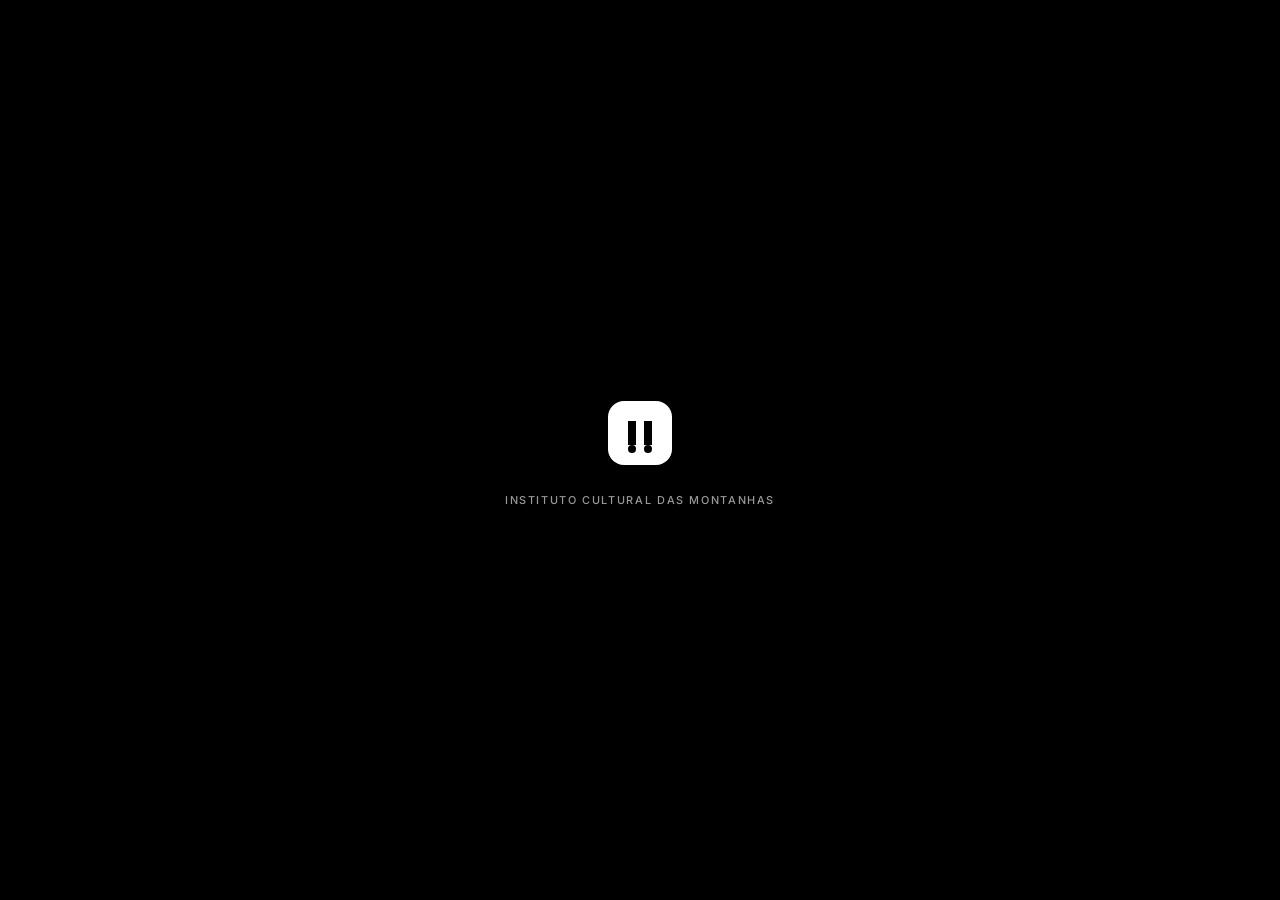
==== commit bf14ed72: "Update index.html" ====
--- a/index.html
+++ b/index.html
@@ -1,1702 +1,759 @@
 <!DOCTYPE html>
 <html lang="pt-BR">
 <head>
-    <meta charset="UTF-8">
-    <meta name="viewport" content="width=device-width, initial-scale=1.0, maximum-scale=1.0, user-scalable=no">
-    <meta name="theme-color" content="#1a3a1a">
-    <meta name="apple-mobile-web-app-capable" content="yes">
-    <meta name="apple-mobile-web-app-status-bar-style" content="black-translucent">
-    <title>AfoHand</title>
-    <link rel="manifest" href="manifest.json">
-    <link rel="apple-touch-icon" href="icons/icon-192x192.png">
-    <link href="https://fonts.googleapis.com/css2?family=Poppins:wght@300;400;500;600;700;800&display=swap" rel="stylesheet">
-    <style>
-        * {
-            margin: 0;
-            padding: 0;
-            box-sizing: border-box;
-        }
-
-        :root {
-            --verde-fundo: #1a3a1a;
-            --verde-escuro: #0d280d;
-            --verde-medio: #2d5a2d;
-            --verde-claro: #4a8a4a;
-            --vermelho: #c41e3a;
-            --vermelho-claro: #e85d75;
-            --branco: #ffffff;
-            --branco-suave: rgba(255,255,255,0.9);
-            --amarelo: #f4d03f;
-        }
-
-        body {
-            font-family: 'Poppins', sans-serif;
-            background: var(--verde-fundo);
-            min-height: 100vh;
-            color: var(--branco);
-            overflow-x: hidden;
-            -webkit-tap-highlight-color: transparent;
-        }
-
-        /* ===== SPLASH SCREEN ===== */
-        .splash-screen {
-            position: fixed;
-            top: 0;
-            left: 0;
-            width: 100%;
-            height: 100%;
-            background: var(--verde-fundo);
-            z-index: 9999;
-            display: flex;
-            flex-direction: column;
-            justify-content: space-between;
-            padding: 60px 30px 40px;
-            transition: opacity 0.8s ease, transform 0.8s ease;
-        }
-
-        .splash-screen.hidden {
-            opacity: 0;
-            transform: scale(1.1);
-            pointer-events: none;
-        }
-
-        .splash-top {
-            text-align: center;
-        }
-
-        .splash-logo-text {
-            font-size: 3.5em;
-            font-weight: 800;
-            letter-spacing: -2px;
-            line-height: 1;
-        }
-
-        .splash-logo-text .af {
-            color: var(--branco);
-        }
-
-        .splash-logo-text .hand {
-            color: var(--vermelho);
-        }
-
-        .splash-subtitle {
-            font-size: 1.2em;
-            font-weight: 300;
-            color: var(--branco-suave);
-            margin-top: 8px;
-            letter-spacing: 3px;
-        }
-
-        .splash-map-container {
-            position: relative;
-            flex: 1;
-            display: flex;
-            align-items: center;
-            justify-content: center;
-            margin: 20px 0;
-        }
-
-        .splash-map {
-            width: 100%;
-            max-width: 400px;
-            height: 300px;
-            position: relative;
-        }
-
-        .map-blob {
-            position: absolute;
-            border-radius: 50%;
-            overflow: hidden;
-            border: 3px solid var(--branco);
-            box-shadow: 0 10px 40px rgba(0,0,0,0.3);
-        }
-
-        .map-blob img {
-            width: 100%;
-            height: 100%;
-            object-fit: cover;
-        }
-
-        .blob-1 {
-            width: 180px;
-            height: 180px;
-            top: 20px;
-            left: 50%;
-            transform: translateX(-50%);
-            z-index: 3;
-        }
-
-        .blob-2 {
-            width: 140px;
-            height: 140px;
-            top: 80px;
-            right: 10px;
-            z-index: 2;
-        }
-
-        .blob-3 {
-            width: 120px;
-            height: 120px;
-            bottom: 20px;
-            left: 20px;
-            z-index: 1;
-        }
-
-        .map-label {
-            position: absolute;
-            background: var(--branco);
-            color: var(--verde-fundo);
-            padding: 6px 14px;
-            border-radius: 20px;
-            font-size: 0.75em;
-            font-weight: 600;
-            white-space: nowrap;
-            box-shadow: 0 4px 15px rgba(0,0,0,0.2);
-        }
-
-        .label-1 {
-            top: 10px;
-            left: 50%;
-            transform: translateX(-50%);
-        }
-
-        .label-2 {
-            top: 60px;
-            right: 0;
-        }
-
-        .label-3 {
-            bottom: 10px;
-            left: 10px;
-        }
-
-        .splash-bottom {
-            text-align: left;
-        }
-
-        .splash-tagline {
-            font-size: 1.8em;
-            font-weight: 700;
-            line-height: 1.2;
-            margin-bottom: 10px;
-        }
-
-        .splash-tagline span {
-            color: var(--vermelho);
-        }
-
-        .splash-desc {
-            font-size: 0.9em;
-            color: var(--branco-suave);
-            line-height: 1.5;
-            margin-bottom: 30px;
-        }
-
-        .splash-btn {
-            width: 60px;
-            height: 60px;
-            background: var(--branco);
-            border-radius: 50%;
-            display: flex;
-            align-items: center;
-            justify-content: center;
-            border: none;
-            cursor: pointer;
-            box-shadow: 0 8px 30px rgba(0,0,0,0.3);
-            transition: transform 0.3s;
-        }
-
-        .splash-btn:active {
-            transform: scale(0.9);
-        }
-
-        .splash-btn svg {
-            width: 24px;
-            height: 24px;
-            color: var(--verde-fundo);
-        }
-
-        /* ===== MAIN APP ===== */
-        .app-container {
-            display: none;
-            opacity: 0;
-            transition: opacity 0.5s ease;
-        }
-
-        .app-container.visible {
-            display: block;
-            opacity: 1;
-        }
-
-        /* App Header */
-        .app-header {
-            padding: 20px 24px;
-            display: flex;
-            justify-content: space-between;
-            align-items: center;
-            position: sticky;
-            top: 0;
-            z-index: 100;
-            background: rgba(26, 58, 26, 0.95);
-            backdrop-filter: blur(10px);
-        }
-
-        .app-logo {
-            font-size: 1.8em;
-            font-weight: 800;
-            letter-spacing: -1px;
-        }
-
-        .app-logo .af { color: var(--branco); }
-        .app-logo .hand { color: var(--vermelho); }
-
-        .menu-btn {
-            width: 44px;
-            height: 44px;
-            border-radius: 50%;
-            background: rgba(255,255,255,0.1);
-            border: 1px solid rgba(255,255,255,0.2);
-            display: flex;
-            align-items: center;
-            justify-content: center;
-            color: var(--branco);
-            cursor: pointer;
-        }
-
-        /* Hero Section */
-        .hero-section {
-            padding: 0 24px 30px;
-        }
-
-        .hero-title {
-            font-size: 2.2em;
-            font-weight: 800;
-            line-height: 1.1;
-            margin-bottom: 8px;
-        }
-
-        .hero-title span {
-            color: var(--vermelho);
-        }
-
-        .hero-subtitle {
-            font-size: 0.9em;
-            color: var(--branco-suave);
-            margin-bottom: 25px;
-        }
-
-        /* Map Section */
-        .map-section {
-            position: relative;
-            height: 320px;
-            margin: 0 24px 30px;
-            border-radius: 30px;
-            overflow: hidden;
-            background: linear-gradient(135deg, var(--verde-medio) 0%, var(--verde-claro) 100%);
-        }
-
-        .map-bg {
-            position: absolute;
-            top: 0;
-            left: 0;
-            width: 100%;
-            height: 100%;
-            opacity: 0.3;
-            background: url('https://images.unsplash.com/photo-1574629810360-7efbbe195018?w=800&q=80') center/cover;
-        }
-
-        .map-overlay {
-            position: absolute;
-            top: 0;
-            left: 0;
-            width: 100%;
-            height: 100%;
-            background: linear-gradient(180deg, transparent 0%, var(--verde-fundo) 100%);
-        }
-
-        .map-content {
-            position: relative;
-            z-index: 2;
-            padding: 20px;
-            height: 100%;
-            display: flex;
-            flex-direction: column;
-            justify-content: space-between;
-        }
-
-        .map-header {
-            display: flex;
-            justify-content: space-between;
-            align-items: center;
-        }
-
-        .map-badge {
-            background: var(--branco);
-            color: var(--verde-fundo);
-            padding: 8px 16px;
-            border-radius: 20px;
-            font-size: 0.8em;
-            font-weight: 600;
-        }
-
-        .map-nav {
-            display: flex;
-            gap: 10px;
-        }
-
-        .map-nav-btn {
-            width: 36px;
-            height: 36px;
-            border-radius: 50%;
-            background: rgba(255,255,255,0.2);
-            border: 1px solid rgba(255,255,255,0.3);
-            color: var(--branco);
-            display: flex;
-            align-items: center;
-            justify-content: center;
-            cursor: pointer;
-        }
-
-        .map-pins {
-            position: relative;
-            flex: 1;
-            margin: 20px 0;
-        }
-
-        .map-pin {
-            position: absolute;
-            display: flex;
-            flex-direction: column;
-            align-items: center;
-            gap: 5px;
-        }
-
-        .pin-dot {
-            width: 16px;
-            height: 16px;
-            background: var(--vermelho);
-            border-radius: 50%;
-            border: 3px solid var(--branco);
-            box-shadow: 0 4px 15px rgba(196, 30, 58, 0.5);
-            animation: pulse-pin 2s infinite;
-        }
-
-        .pin-label {
-            background: var(--branco);
-            color: var(--verde-fundo);
-            padding: 4px 12px;
-            border-radius: 15px;
-            font-size: 0.7em;
-            font-weight: 600;
-            white-space: nowrap;
-        }
-
-        .pin-1 { top: 30%; left: 20%; }
-        .pin-2 { top: 50%; right: 25%; }
-        .pin-3 { bottom: 20%; left: 40%; }
-
-        @keyframes pulse-pin {
-            0%, 100% { transform: scale(1); }
-            50% { transform: scale(1.2); }
-        }
-
-        .map-footer {
-            display: flex;
-            justify-content: space-between;
-            align-items: center;
-        }
-
-        .map-cta {
-            background: var(--branco);
-            color: var(--verde-fundo);
-            padding: 12px 24px;
-            border-radius: 25px;
-            font-size: 0.85em;
-            font-weight: 600;
-            border: none;
-            cursor: pointer;
-        }
-
-        .map-price {
-            text-align: right;
-        }
-
-        .map-price-label {
-            font-size: 0.75em;
-            opacity: 0.8;
-        }
-
-        .map-price-value {
-            font-size: 1.5em;
-            font-weight: 700;
-        }
-
-        /* Categories */
-        .categories-section {
-            padding: 0 24px 20px;
-        }
-
-        .section-label {
-            font-size: 0.75em;
-            text-transform: uppercase;
-            letter-spacing: 2px;
-            opacity: 0.7;
-            margin-bottom: 15px;
-        }
-
-        .categories-scroll {
-            display: flex;
-            gap: 15px;
-            overflow-x: auto;
-            scrollbar-width: none;
-            -ms-overflow-style: none;
-            padding-bottom: 10px;
-        }
-
-        .categories-scroll::-webkit-scrollbar {
-            display: none;
-        }
-
-        .category-card {
-            min-width: 140px;
-            height: 180px;
-            border-radius: 25px;
-            overflow: hidden;
-            position: relative;
-            cursor: pointer;
-            transition: transform 0.3s;
-        }
-
-        .category-card:active {
-            transform: scale(0.95);
-        }
-
-        .category-bg {
-            position: absolute;
-            top: 0;
-            left: 0;
-            width: 100%;
-            height: 100%;
-            object-fit: cover;
-        }
-
-        .category-overlay {
-            position: absolute;
-            top: 0;
-            left: 0;
-            width: 100%;
-            height: 100%;
-            background: linear-gradient(180deg, transparent 40%, rgba(0,0,0,0.8) 100%);
-        }
-
-        .category-content {
-            position: absolute;
-            bottom: 0;
-            left: 0;
-            right: 0;
-            padding: 15px;
-        }
-
-        .category-name {
-            font-size: 1em;
-            font-weight: 700;
-            margin-bottom: 4px;
-        }
-
-        .category-count {
-            font-size: 0.75em;
-            opacity: 0.8;
-        }
-
-        /* Games Section */
-        .games-section {
-            padding: 0 24px;
-        }
-
-        .section-header-row {
-            display: flex;
-            justify-content: space-between;
-            align-items: center;
-            margin-bottom: 20px;
-        }
-
-        .section-title-main {
-            font-size: 1.5em;
-            font-weight: 700;
-        }
-
-        .see-all {
-            font-size: 0.85em;
-            color: var(--vermelho-claro);
-            text-decoration: none;
-            font-weight: 500;
-        }
-
-        .game-card-float {
-            background: rgba(255,255,255,0.05);
-            border: 1px solid rgba(255,255,255,0.1);
-            border-radius: 25px;
-            padding: 20px;
-            margin-bottom: 15px;
-            backdrop-filter: blur(10px);
-            transition: transform 0.3s, box-shadow 0.3s;
-        }
-
-        .game-card-float:active {
-            transform: translateY(-2px);
-            box-shadow: 0 10px 30px rgba(0,0,0,0.2);
-        }
-
-        .game-status-bar {
-            display: flex;
-            justify-content: space-between;
-            align-items: center;
-            margin-bottom: 15px;
-        }
-
-        .game-tag {
-            display: flex;
-            align-items: center;
-            gap: 8px;
-            font-size: 0.8em;
-        }
-
-        .tag-dot {
-            width: 8px;
-            height: 8px;
-            border-radius: 50%;
-        }
-
-        .tag-live {
-            background: var(--vermelho);
-            animation: blink 1.5s infinite;
-        }
-
-        .tag-scheduled {
-            background: var(--amarelo);
-        }
-
-        .tag-finished {
-            background: var(--verde-claro);
-        }
-
-        @keyframes blink {
-            0%, 100% { opacity: 1; }
-            50% { opacity: 0.3; }
-        }
-
-        .game-time {
-            font-size: 0.8em;
-            opacity: 0.7;
-        }
-
-        .game-teams-row {
-            display: flex;
-            align-items: center;
-            justify-content: space-between;
-            gap: 15px;
-        }
-
-        .team-block {
-            display: flex;
-            align-items: center;
-            gap: 12px;
-            flex: 1;
-        }
-
-        .team-block.right {
-            justify-content: flex-end;
-        }
-
-        .team-photo {
-            width: 50px;
-            height: 50px;
-            border-radius: 15px;
-            object-fit: cover;
-            border: 2px solid rgba(255,255,255,0.2);
-        }
-
-        .team-info-text {
-            display: flex;
-            flex-direction: column;
-        }
-
-        .team-name-text {
-            font-weight: 600;
-            font-size: 0.95em;
-        }
-
-        .team-city {
-            font-size: 0.75em;
-            opacity: 0.6;
-        }
-
-        .score-block {
-            text-align: center;
-            min-width: 80px;
-        }
-
-        .score-display {
-            font-size: 2em;
-            font-weight: 800;
-            color: var(--branco);
-        }
-
-        .score-sep {
-            font-size: 0.9em;
-            opacity: 0.5;
-            margin: 0 5px;
-        }
-
-        .vs-text {
-            font-size: 0.7em;
-            text-transform: uppercase;
-            letter-spacing: 2px;
-            opacity: 0.5;
-            margin-top: 5px;
-        }
-
-        /* Standing Preview */
-        .standing-preview {
-            padding: 0 24px 30px;
-        }
-
-        .standing-card {
-            background: linear-gradient(135deg, rgba(255,255,255,0.1) 0%, rgba(255,255,255,0.05) 100%);
-            border: 1px solid rgba(255,255,255,0.1);
-            border-radius: 25px;
-            padding: 20px;
-        }
-
-        .standing-header {
-            display: flex;
-            justify-content: space-between;
-            align-items: center;
-            margin-bottom: 20px;
-        }
-
-        .standing-title {
-            font-size: 1.1em;
-            font-weight: 700;
-        }
-
-        .standing-filter {
-            display: flex;
-            gap: 10px;
-        }
-
-        .filter-pill {
-            padding: 6px 14px;
-            border-radius: 20px;
-            font-size: 0.75em;
-            font-weight: 500;
-            border: none;
-            cursor: pointer;
-            transition: all 0.3s;
-        }
-
-        .filter-pill.active {
-            background: var(--branco);
-            color: var(--verde-fundo);
-        }
-
-        .filter-pill:not(.active) {
-            background: rgba(255,255,255,0.1);
-            color: var(--branco);
-        }
-
-        .standing-row {
-            display: flex;
-            align-items: center;
-            gap: 15px;
-            padding: 12px 0;
-            border-bottom: 1px solid rgba(255,255,255,0.05);
-        }
-
-        .standing-row:last-child {
-            border-bottom: none;
-        }
-
-        .standing-pos {
-            width: 30px;
-            height: 30px;
-            border-radius: 10px;
-            display: flex;
-            align-items: center;
-            justify-content: center;
-            font-weight: 700;
-            font-size: 0.85em;
-        }
-
-        .pos-gold {
-            background: linear-gradient(135deg, #FFD700, #FFA500);
-            color: var(--verde-fundo);
-        }
-
-        .pos-silver {
-            background: linear-gradient(135deg, #C0C0C0, #A0A0A0);
-            color: var(--verde-fundo);
-        }
-
-        .pos-bronze {
-            background: linear-gradient(135deg, #CD7F32, #B87333);
-            color: var(--branco);
-        }
-
-        .pos-normal {
-            background: rgba(255,255,255,0.1);
-            color: var(--branco);
-        }
-
-        .standing-team {
-            flex: 1;
-            display: flex;
-            align-items: center;
-            gap: 10px;
-        }
-
-        .team-mini-photo {
-            width: 36px;
-            height: 36px;
-            border-radius: 12px;
-            object-fit: cover;
-        }
-
-        .standing-points {
-            font-size: 1.2em;
-            font-weight: 700;
-            color: var(--amarelo);
-        }
-
-        /* Bottom Nav */
-        .bottom-nav {
-            position: fixed;
-            bottom: 0;
-            left: 0;
-            right: 0;
-            background: rgba(26, 58, 26, 0.95);
-            backdrop-filter: blur(20px);
-            border-top: 1px solid rgba(255,255,255,0.1);
-            display: flex;
-            justify-content: space-around;
-            padding: 12px 0 30px;
-            z-index: 100;
-        }
-
-        .nav-item {
-            display: flex;
-            flex-direction: column;
-            align-items: center;
-            gap: 4px;
-            padding: 8px 16px;
-            border: none;
-            background: none;
-            color: rgba(255,255,255,0.5);
-            font-family: 'Poppins', sans-serif;
-            font-size: 0.65em;
-            cursor: pointer;
-            transition: color 0.3s;
-        }
-
-        .nav-item.active {
-            color: var(--vermelho);
-        }
-
-        .nav-item svg {
-            width: 24px;
-            height: 24px;
-        }
-
-        /* Org Badge */
-        .org-badge {
-            margin: 0 24px 20px;
-            background: rgba(255,255,255,0.05);
-            border: 1px solid rgba(255,255,255,0.1);
-            border-radius: 20px;
-            padding: 16px 20px;
-            display: flex;
-            align-items: center;
-            gap: 15px;
-        }
-
-        .org-icon {
-            width: 44px;
-            height: 44px;
-            background: linear-gradient(135deg, var(--verde-claro), var(--verde-medio));
-            border-radius: 14px;
-            display: flex;
-            align-items: center;
-            justify-content: center;
-            font-size: 1.3em;
-            flex-shrink: 0;
-        }
-
-        .org-text {
-            font-size: 0.8em;
-            line-height: 1.4;
-            opacity: 0.9;
-        }
-
-        .org-text strong {
-            display: block;
-            font-size: 1.05em;
-            opacity: 1;
-            font-weight: 600;
-        }
-
-        /* Install Banner */
-        .install-banner {
-            position: fixed;
-            top: 0;
-            left: 0;
-            right: 0;
-            background: var(--vermelho);
-            color: var(--branco);
-            padding: 16px 24px;
-            display: flex;
-            justify-content: space-between;
-            align-items: center;
-            z-index: 1001;
-            transform: translateY(-100%);
-            transition: transform 0.3s ease;
-        }
-
-        .install-banner.show {
-            transform: translateY(0);
-        }
-
-        .install-btn {
-            background: var(--branco);
-            color: var(--vermelho);
-            border: none;
-            padding: 8px 20px;
-            border-radius: 20px;
-            font-family: 'Poppins', sans-serif;
-            font-weight: 600;
-            font-size: 0.85em;
-            cursor: pointer;
-        }
-
-        /* Floating Action Button */
-        .fab {
-            position: fixed;
-            bottom: 100px;
-            right: 24px;
-            width: 56px;
-            height: 56px;
-            border-radius: 50%;
-            background: linear-gradient(135deg, var(--vermelho), var(--vermelho-claro));
-            border: none;
-            color: var(--branco);
-            font-size: 1.5em;
-            display: flex;
-            align-items: center;
-            justify-content: center;
-            box-shadow: 0 8px 30px rgba(196, 30, 58, 0.4);
-            cursor: pointer;
-            z-index: 99;
-            transition: transform 0.3s;
-        }
-
-        .fab:active {
-            transform: scale(0.9);
-        }
-
-        /* Content Sections */
-        .content-section {
-            display: none;
-            padding-bottom: 100px;
-        }
-
-        .content-section.active {
-            display: block;
-            animation: fadeInUp 0.4s ease;
-        }
-
-        @keyframes fadeInUp {
-            from { opacity: 0; transform: translateY(20px); }
-            to { opacity: 1; transform: translateY(0); }
-        }
-
-        /* News Cards */
-        .news-float-card {
-            background: rgba(255,255,255,0.05);
-            border: 1px solid rgba(255,255,255,0.1);
-            border-radius: 25px;
-            overflow: hidden;
-            margin-bottom: 20px;
-        }
-
-        .news-image-top {
-            width: 100%;
-            height: 180px;
-            object-fit: cover;
-        }
-
-        .news-body {
-            padding: 20px;
-        }
-
-        .news-date {
-            font-size: 0.75em;
-            color: var(--vermelho-claro);
-            font-weight: 500;
-            margin-bottom: 8px;
-        }
-
-        .news-title {
-            font-size: 1.1em;
-            font-weight: 700;
-            margin-bottom: 10px;
-            line-height: 1.3;
-        }
-
-        .news-text {
-            font-size: 0.85em;
-            opacity: 0.7;
-            line-height: 1.5;
-        }
-
-        /* Full Standing Table */
-        .full-table {
-            padding: 0 24px;
-        }
-
-        .table-card {
-            background: rgba(255,255,255,0.05);
-            border: 1px solid rgba(255,255,255,0.1);
-            border-radius: 25px;
-            overflow: hidden;
-        }
-
-        .table-header {
-            display: grid;
-            grid-template-columns: 50px 1fr 50px 50px 50px;
-            gap: 10px;
-            padding: 15px 20px;
-            background: rgba(255,255,255,0.05);
-            font-size: 0.7em;
-            text-transform: uppercase;
-            letter-spacing: 1px;
-            opacity: 0.7;
-            font-weight: 600;
-        }
-
-        .table-row {
-            display: grid;
-            grid-template-columns: 50px 1fr 50px 50px 50px;
-            gap: 10px;
-            padding: 15px 20px;
-            align-items: center;
-            border-bottom: 1px solid rgba(255,255,255,0.05);
-        }
-
-        .table-row:last-child {
-            border-bottom: none;
-        }
-
-        @media (max-width: 400px) {
-            .splash-logo-text {
-                font-size: 2.5em;
-            }
-            .hero-title {
-                font-size: 1.8em;
-            }
-            .map-section {
-                height: 260px;
-            }
-        }
-    </style>
+  <meta charset="UTF-8"/>
+  <meta name="viewport" content="width=device-width,initial-scale=1,viewport-fit=cover"/>
+  <meta name="theme-color" content="#000000"/>
+  <meta name="apple-mobile-web-app-capable" content="yes"/>
+  <meta name="apple-mobile-web-app-status-bar-style" content="black-translucent"/>
+  <meta name="apple-mobile-web-app-title" content="ICM"/>
+  <title>Instituto Cultural das Montanhas</title>
+  <link rel="manifest" href="manifest.json"/>
+  <link rel="apple-touch-icon" href="icon-180.png">
+  <link rel="icon" type="image/png" href="icon-192.png">
+  <link rel="preconnect" href="https://fonts.googleapis.com"/>
+  <link rel="preconnect" href="https://fonts.gstatic.com" crossorigin/>
+  <link href="https://fonts.googleapis.com/css2?family=Inter:wght@300;400;500;600;700;800;900&display=swap" rel="stylesheet"/>
+  <style>
+*,*::before,*::after{box-sizing:border-box;margin:0;padding:0;}
+:root{
+  --c0:#000000; --c1:#1a1a1a; --c2:#333333; --c3:#666666; --c4:#999999; --c5:#CCCCCC; --c6:#E8E8E8; --c7:#F5F5F5; --c8:#FAFAFA;
+  --bg:#FFFFFF; --bg2:#F5F5F5;
+  --r8:8px;--r12:12px;--r16:16px;--r20:20px;--r24:24px;--r99:99px;
+  --font:'Inter',system-ui,sans-serif;
+  --shadow-sm:0 1px 3px rgba(0,0,0,0.08);
+  --shadow-md:0 4px 12px rgba(0,0,0,0.1);
+  --shadow-lg:0 8px 24px rgba(0,0,0,0.12);
+}
+html,body{height:100%;width:100%;font-family:var(--font);background:var(--c0);overflow:hidden;}
+
+/* SPLASH */
+#splash{position:fixed;inset:0;background:var(--c0);display:flex;flex-direction:column;align-items:center;justify-content:center;z-index:999;transition:opacity .55s ease,visibility .55s ease;}
+#splash.out{opacity:0;visibility:hidden;pointer-events:none;}
+.spl-logo{animation:spl-drop .8s cubic-bezier(.34,1.56,.64,1) both;}
+@keyframes spl-drop{from{opacity:0;transform:translateY(-16px) scale(.9)}to{opacity:1;transform:none}}
+.spl-sub{color:var(--c4);font-size:.68rem;letter-spacing:.15em;text-transform:uppercase;margin-top:16px;font-weight:500;}
+
+/* APP */
+#app{position:fixed;inset:0;display:flex;flex-direction:column;background:var(--bg);max-width:430px;margin:0 auto;opacity:0;transition:opacity .4s ease;overflow:hidden;}
+#app.ready{opacity:1;}
+.safe-t{height:env(safe-area-inset-top,0px);background:var(--c0);flex-shrink:0;}
+
+/* HEADER */
+.hdr{display:flex;align-items:center;justify-content:space-between;padding:12px 20px;background:var(--c0);flex-shrink:0;min-height:56px;position:relative;z-index:10;}
+.hdr-l{display:flex;align-items:center;justify-content:flex-start;gap:12px;}
+.burger{display:flex;flex-direction:column;gap:4px;background:none;border:none;cursor:pointer;padding:4px;}
+.burger span{display:block;width:20px;height:2px;background:#fff;border-radius:2px;transition:all .3s ease;}
+.burger span:nth-child(2){width:14px;}
+.avt{width:32px;height:32px;border-radius:50%;background:rgba(255,255,255,0.15);border:none;cursor:pointer;display:flex;align-items:center;justify-content:center;color:#fff;transition:background .2s;}
+.avt:active{background:rgba(255,255,255,0.25);}
+.hdr-logo{color:#fff;font-size:1.1rem;font-weight:800;letter-spacing:-0.02em;}
+
+/* DRAWER */
+.ovl{position:fixed;inset:0;background:rgba(0,0,0,.6);z-index:49;opacity:0;pointer-events:none;transition:opacity .3s;backdrop-filter:blur(4px);}
+.ovl.open{opacity:1;pointer-events:all;}
+.drw{position:fixed;top:0;left:0;bottom:0;width:80%;max-width:300px;background:var(--c0);z-index:50;transform:translateX(-100%);transition:transform .32s cubic-bezier(.4,0,.2,1);display:flex;flex-direction:column;overflow-y:auto;}
+.drw.open{transform:translateX(0);}
+.drw-hd{padding:calc(env(safe-area-inset-top,0px)+24px) 24px 20px;border-bottom:1px solid rgba(255,255,255,.08);text-align:left;}
+.drw-logo{color:#fff;font-size:1.3rem;font-weight:800;letter-spacing:-0.02em;margin-bottom:4px;}
+.drw-sub-label{color:var(--c4);font-size:.65rem;letter-spacing:.05em;font-weight:400;}
+.drw-nav{list-style:none;padding:8px 0;flex:1;}
+.drw-nav a{display:flex;align-items:center;gap:14px;padding:14px 24px;color:rgba(255,255,255,.55);text-decoration:none;font-size:.88rem;font-weight:500;cursor:pointer;transition:color .15s,background .15s;border-radius:0;}
+.drw-nav a.on,.drw-nav a:active{color:#fff;background:rgba(255,255,255,.06);}
+.ni{font-size:1rem;width:20px;text-align:center;}
+.drw-ft{padding:16px 24px calc(env(safe-area-inset-bottom,0px)+16px);border-top:1px solid rgba(255,255,255,.08);display:flex;flex-direction:column;gap:10px;}
+.drw-btn{display:block;text-align:center;background:#fff;color:var(--c0);padding:14px;border-radius:var(--r12);text-decoration:none;font-weight:700;font-size:.85rem;cursor:pointer;border:none;font-family:var(--font);width:100%;transition:transform .15s,opacity .15s;}
+.drw-btn:active{transform:scale(.98);opacity:.9;}
+.drw-btn.sec{background:transparent;color:#fff;border:1.5px solid rgba(255,255,255,0.25);}
+
+/* MAIN */
+.main{flex:1;overflow-y:auto;overflow-x:hidden;-webkit-overflow-scrolling:touch;padding-bottom:calc(env(safe-area-inset-bottom,0px)+80px);background:var(--bg);}
+.page{display:none;animation:pIn .25s cubic-bezier(.4,0,.2,1);}
+.page.active{display:block;}
+@keyframes pIn{from{opacity:0;transform:translateY(8px)}to{opacity:1;transform:none}}
+
+/* BOTTOM NAV */
+.bnv{display:flex;background:var(--bg);border-top:1px solid var(--c6);flex-shrink:0;padding-bottom:env(safe-area-inset-bottom,0px);box-shadow:0 -4px 20px rgba(0,0,0,.05);}
+.bn{flex:1;display:flex;flex-direction:column;align-items:center;justify-content:center;gap:3px;padding:10px 4px;background:none;border:none;cursor:pointer;color:var(--c4);font-family:var(--font);font-size:.6rem;font-weight:600;transition:color .2s;}
+.bn.on{color:var(--c0);}
+.bn svg{transition:stroke-width .2s;}
+.bn.on svg{stroke-width:2.5;}
+
+/* HOME HERO */
+.hero{background:var(--c0);padding:28px 24px 0;position:relative;}
+.hero-ey{display:inline-flex;align-items:center;gap:6px;color:var(--c4);font-size:.62rem;font-weight:600;letter-spacing:.12em;text-transform:uppercase;margin-bottom:16px;}
+.hero-dot{width:5px;height:5px;border-radius:50%;background:var(--c5);flex-shrink:0;}
+.hero-h{font-size:2.4rem;font-weight:900;color:#fff;letter-spacing:-.04em;line-height:1.05;margin-bottom:14px;}
+.hero-p{color:var(--c5);font-size:.82rem;line-height:1.7;margin-bottom:24px;max-width:320px;}
+.hero-acts{display:flex;gap:10px;padding-bottom:36px;}
+.bh{display:inline-flex;align-items:center;justify-content:center;gap:8px;padding:13px 22px;border-radius:var(--r12);font-size:.82rem;font-weight:700;text-decoration:none;cursor:pointer;border:none;font-family:var(--font);transition:transform .15s,opacity .15s;}
+.bh:active{transform:scale(.97);}
+.bh.f{background:#fff;color:var(--c0);}
+.bh.g{background:transparent;color:#fff;border:1.5px solid rgba(255,255,255,.25);}
+.hero-sep{display:block;width:100%;height:32px;background:var(--bg);clip-path:ellipse(55% 100% at 50% 100%);}
+
+/* SECTIONS */
+.sec{padding:20px 24px 4px;}
+.sec-row{display:flex;align-items:baseline;justify-content:space-between;margin-bottom:14px;}
+.sec-t{font-size:1rem;font-weight:800;color:var(--c0);letter-spacing:-.02em;}
+.sec-more{font-size:.72rem;font-weight:600;color:var(--c3);cursor:pointer;background:none;border:none;font-family:var(--font);transition:color .2s;}
+.sec-more:hover{color:var(--c0);}
+
+/* project cards */
+.pscroll{display:flex;gap:12px;overflow-x:auto;padding:2px 24px 16px;margin:0 -24px;scrollbar-width:none;}
+.pscroll::-webkit-scrollbar{display:none;}
+.pc{flex:0 0 150px;background:var(--bg);border-radius:var(--r16);padding:18px 16px;cursor:pointer;border:1.5px solid var(--c6);transition:transform .15s,border-color .2s,box-shadow .2s;}
+.pc:active{transform:scale(.97);}
+.pc:hover{border-color:var(--c5);}
+.pc-ic{width:44px;height:44px;border-radius:var(--r12);background:var(--c0);display:flex;align-items:center;justify-content:center;font-size:1.2rem;margin-bottom:12px;}
+.pc h4{font-size:.78rem;font-weight:700;color:var(--c0);line-height:1.35;margin-bottom:4px;}
+.pc p{font-size:.65rem;color:var(--c3);font-weight:500;}
+
+/* event rows */
+.evl{display:flex;flex-direction:column;gap:10px;}
+.evr{display:flex;align-items:center;gap:14px;background:var(--bg);border:1.5px solid var(--c6);border-radius:var(--r16);padding:14px 16px;cursor:pointer;transition:transform .15s,border-color .2s,background .2s;}
+.evr:active{transform:scale(.98);background:var(--c7);}
+.evb{min-width:48px;height:48px;border-radius:var(--r12);background:var(--c0);display:flex;flex-direction:column;align-items:center;justify-content:center;flex-shrink:0;}
+.evb .ei{font-size:1.2rem;line-height:1;}
+.evb .el{font-size:.5rem;color:var(--c5);font-weight:700;text-transform:uppercase;letter-spacing:.04em;margin-top:2px;}
+.evinfo{flex:1;}
+.evinfo h4{font-size:.88rem;font-weight:700;color:var(--c0);margin-bottom:3px;}
+.evinfo p{font-size:.7rem;color:var(--c3);font-weight:500;}
+.evarr{color:var(--c4);font-size:1.1rem;font-weight:300;}
+
+/* stats */
+.stats{display:flex;background:var(--c0);border-radius:var(--r20);margin:20px 24px;padding:22px 0;box-shadow:var(--shadow-md);}
+.st{flex:1;text-align:center;border-right:1px solid rgba(255,255,255,.1);}
+.st:last-child{border-right:none;}
+.stn{font-size:1.6rem;font-weight:900;color:#fff;letter-spacing:-.04em;display:block;line-height:1;}
+.stl{font-size:.55rem;color:var(--c5);text-transform:uppercase;letter-spacing:.08em;font-weight:600;margin-top:6px;display:block;}
+
+/* PAGE HEADER */
+.pgh{padding:24px 24px 16px;border-bottom:1px solid var(--c6);}
+.pg-ey{font-size:.62rem;font-weight:700;color:var(--c3);text-transform:uppercase;letter-spacing:.12em;margin-bottom:6px;}
+.pg-t{font-size:1.7rem;font-weight:900;color:var(--c0);letter-spacing:-.03em;line-height:1.1;margin-bottom:6px;}
+.pg-d{font-size:.82rem;color:var(--c3);line-height:1.6;}
+
+/* ITEM ROW */
+.ilist{padding:12px 24px 20px;display:flex;flex-direction:column;gap:10px;}
+.irow{display:flex;align-items:center;gap:14px;background:var(--bg);border:1.5px solid var(--c6);border-radius:var(--r16);padding:14px 16px;cursor:pointer;transition:transform .15s,border-color .2s,background .2s;}
+.irow:active{transform:scale(.98);background:var(--c7);}
+.iic{width:44px;height:44px;border-radius:var(--r12);background:var(--c7);display:flex;align-items:center;justify-content:center;font-size:1.3rem;flex-shrink:0;}
+.iic.dk{background:var(--c0);color:#fff;}
+.ibody{flex:1;}
+.ibody h4{font-size:.88rem;font-weight:700;color:var(--c0);margin-bottom:3px;}
+.ibody p{font-size:.72rem;color:var(--c3);line-height:1.4;font-weight:500;}
+.iarr{color:var(--c4);font-size:1.1rem;}
+
+/* DETAIL VIEW */
+.detail{display:none;position:absolute;inset:0;background:var(--bg);z-index:100;overflow-y:auto;animation:pIn .25s cubic-bezier(.4,0,.2,1);}
+.detail.open{display:block;}
+.detail-hdr{display:flex;align-items:center;gap:12px;padding:14px 20px;border-bottom:1.5px solid var(--c6);background:var(--bg);position:sticky;top:0;z-index:5;}
+.back-btn{background:none;border:none;cursor:pointer;color:var(--c0);font-size:1.5rem;line-height:1;padding:2px 6px 2px 0;width:36px;height:36px;display:flex;align-items:center;justify-content:center;border-radius:50%;transition:background .2s;}
+.back-btn:active{background:var(--c7);}
+.detail-hdr-title{font-size:.92rem;font-weight:700;color:var(--c0);}
+.detail-hero{background:var(--c0);padding:32px 24px;}
+.detail-hero .di{font-size:2.8rem;margin-bottom:16px;}
+.detail-hero h2{font-size:1.7rem;font-weight:900;color:#fff;letter-spacing:-.03em;line-height:1.1;margin-bottom:12px;}
+.detail-hero p{color:var(--c5);font-size:.85rem;line-height:1.7;}
+.detail-sep{display:block;width:100%;height:28px;background:var(--bg);clip-path:ellipse(55% 100% at 50% 100%);}
+.detail-body{padding:12px 24px 36px;}
+.detail-section{margin-bottom:24px;}
+.detail-section h3{font-size:.72rem;font-weight:700;color:var(--c3);text-transform:uppercase;letter-spacing:.12em;margin-bottom:10px;}
+.detail-section p{font-size:.86rem;color:var(--c2);line-height:1.75;font-weight:400;}
+.detail-section ul, .detail-section ol{padding-left:20px;}
+.detail-section ul li, .detail-section ol li{font-size:.85rem;color:var(--c2);line-height:1.9;margin-bottom:8px;}
+.tag-row{display:flex;flex-wrap:wrap;gap:8px;margin-top:8px;}
+.tag{background:var(--c7);border:1px solid var(--c6);border-radius:var(--r99);padding:6px 14px;font-size:.73rem;color:var(--c2);font-weight:600;}
+.tag.dark{background:var(--c0);color:var(--c6);border-color:var(--c0);}
+
+/* EVENTO CARDS */
+.evcards{padding:12px 24px 20px;display:flex;flex-direction:column;gap:12px;}
+.evc{border-radius:var(--r20);padding:22px;cursor:pointer;display:block;transition:transform .15s;}
+.evc:active{transform:scale(.98);}
+.evc.lt{background:var(--bg);border:1.5px solid var(--c6);}
+.evc.dk{background:var(--c0);box-shadow:var(--shadow-md);}
+.evc-tag{font-size:.6rem;font-weight:700;text-transform:uppercase;letter-spacing:.12em;margin-bottom:10px;}
+.evc.lt .evc-tag{color:var(--c3);}
+.evc.dk .evc-tag{color:var(--c5);}
+.evc h3{font-size:1.15rem;font-weight:900;letter-spacing:-.02em;line-height:1.2;margin-bottom:8px;}
+.evc.lt h3{color:var(--c0);}
+.evc.dk h3{color:#fff;}
+.evc p{font-size:.78rem;line-height:1.6;margin-bottom:14px;}
+.evc.lt p{color:var(--c2);}
+.evc.dk p{color:var(--c5);}
+.evc-cta{font-size:.75rem;font-weight:700;}
+.evc.lt .evc-cta{color:var(--c0);}
+.evc.dk .evc-cta{color:var(--c6);}
+
+/* SOBRE */
+.swrap{padding:12px 24px 28px;}
+.sq{background:var(--c0);border-radius:var(--r20);padding:24px;margin-bottom:14px;position:relative;overflow:hidden;box-shadow:var(--shadow-md);}
+.sq-logo-bg{position:absolute;right:-10px;bottom:-10px;opacity:.06;}
+.sq-mk{font-size:2.2rem;color:var(--c4);line-height:.8;margin-bottom:10px;font-family:Georgia,serif;}
+.sq-tx{font-size:.95rem;font-weight:700;color:#fff;line-height:1.55;}
+.infc{background:var(--bg);border-radius:var(--r16);padding:16px 18px;margin-bottom:10px;border:1.5px solid var(--c6);}
+.infl{font-size:.6rem;font-weight:700;color:var(--c3);text-transform:uppercase;letter-spacing:.1em;margin-bottom:5px;}
+.infv{font-size:.84rem;color:var(--c0);line-height:1.6;font-weight:600;}
+.slinks{display:flex;flex-direction:column;margin-bottom:14px;}
+.slink{display:flex;align-items:center;justify-content:space-between;padding:14px 0;border-bottom:1.5px solid var(--c6);cursor:pointer;color:var(--c0);font-size:.88rem;font-weight:600;transition:color .2s;}
+.slink:last-child{border-bottom:none;}
+.slink:active{color:var(--c3);}
+.cnpj-tag{text-align:center;font-size:.68rem;color:var(--c3);padding:10px;background:var(--c7);border-radius:var(--r12);border:1px solid var(--c6);font-weight:500;}
+
+/* CONTATO */
+.ctwrap{padding:12px 24px 28px;}
+.socgrid{display:flex;flex-direction:column;gap:10px;margin-bottom:18px;}
+.socc{display:flex;align-items:center;gap:14px;background:var(--bg);border:1.5px solid var(--c6);border-radius:var(--r16);padding:14px 16px;text-decoration:none;color:var(--c0);transition:transform .15s,border-color .2s,background .2s;}
+.socc:active{transform:scale(.98);background:var(--c7);}
+.socic{width:44px;height:44px;border-radius:var(--r12);display:flex;align-items:center;justify-content:center;flex-shrink:0;color:#fff;}
+.socbody{flex:1;}
+.socbody h4{font-size:.88rem;font-weight:700;margin-bottom:3px;}
+.socbody p{font-size:.72rem;color:var(--c3);font-weight:500;}
+.donatecta{background:var(--c0);border-radius:var(--r20);padding:24px 22px;text-align:center;box-shadow:var(--shadow-md);}
+.donatecta p{color:var(--c5);font-size:.8rem;margin-bottom:16px;line-height:1.6;}
+.btn-donate{display:block;background:#fff;color:var(--c0);font-weight:800;font-size:.9rem;padding:14px;border-radius:var(--r12);text-decoration:none;transition:transform .15s,opacity .15s;}
+.btn-donate:active{transform:scale(.98);opacity:.9;}
+
+/* NOTICIAS */
+.nwrap{padding:12px 24px 28px;}
+.news-card{background:var(--bg);border:1.5px solid var(--c6);border-radius:var(--r20);padding:20px;margin-bottom:12px;cursor:pointer;transition:transform .15s,border-color .2s,background .2s;}
+.news-card:active{transform:scale(.98);background:var(--c7);}
+.news-tag{font-size:.62rem;font-weight:700;text-transform:uppercase;letter-spacing:.1em;color:var(--c3);margin-bottom:8px;}
+.news-card h4{font-size:.95rem;font-weight:800;color:var(--c0);margin-bottom:8px;line-height:1.35;}
+.news-card p{font-size:.78rem;color:var(--c2);line-height:1.55;}
+.news-card .news-more{font-size:.74rem;font-weight:700;color:var(--c0);margin-top:12px;display:block;}
+
+/* TRANSPARÊNCIA */
+.twrap{padding:12px 24px 28px;display:flex;flex-direction:column;gap:12px;}
+.tcard{background:var(--bg);border-radius:var(--r20);padding:22px;border:1.5px solid var(--c6);cursor:pointer;transition:transform .15s,border-color .2s,background .2s;}
+.tcard:active{transform:scale(.98);background:var(--c7);}
+.tc-ic{font-size:1.8rem;margin-bottom:10px;}
+.tcard h4{font-size:.95rem;font-weight:800;color:var(--c0);margin-bottom:5px;}
+.tcard p{font-size:.78rem;color:var(--c2);line-height:1.55;margin-bottom:12px;}
+.tcard-arr{font-size:.78rem;font-weight:700;color:var(--c0);}
+  </style>
 </head>
 <body>
 
-    <!-- Install Banner -->
-    <div class="install-banner" id="installBanner">
-        <span>📲 Instale o AfoHand</span>
-        <button class="install-btn" onclick="installApp()">Instalar</button>
-    </div>
-
-    <!-- Splash Screen -->
-    <div class="splash-screen" id="splashScreen">
-        <div class="splash-top">
-            <div class="splash-logo-text">
-                <span class="af">Afo</span><span class="hand">Hand</span>
-            </div>
-            <div class="splash-subtitle">HANDEBOL DE 5</div>
-        </div>
-
-        <div class="splash-map-container">
-            <div class="splash-map">
-                <div class="map-blob blob-1">
-                    <img src="https://images.unsplash.com/photo-1574629810360-7efbbe195018?w=400&q=80" alt="Handebol">
-                    <span class="map-label label-1">Ginásio Municipal</span>
-                </div>
-                <div class="map-blob blob-2">
-                    <img src="https://images.unsplash.com/photo-1518604666860-9ed391f76460?w=400&q=80" alt="Equipe">
-                    <span class="map-label label-2">8 Equipes</span>
-                </div>
-                <div class="map-blob blob-3">
-                    <img src="https://images.unsplash.com/photo-1461896836934-ffe607ba8211?w=400&q=80" alt="Campeonato">
-                    <span class="map-label label-3">12 Jogos</span>
-                </div>
-            </div>
-        </div>
-
-        <div class="splash-bottom">
-            <div class="splash-tagline">
-                Explore o<br>
-                <span>Campeonato</span><br>
-                de Handebol
-            </div>
-            <div class="splash-desc">
-                Acompanhe todos os jogos do AfoHand 2026 em tempo real. Prefeitura de Afonso Cláudio.
-            </div>
-            <button class="splash-btn" onclick="enterApp()">
-                <svg viewBox="0 0 24 24" fill="none" stroke="currentColor" stroke-width="2.5">
-                    <path d="M9 18l6-6-6-6"/>
-                </svg>
-            </button>
-        </div>
-    </div>
-
-    <!-- Main App -->
-    <div class="app-container" id="appContainer">
-        
-        <!-- HOME SECTION -->
-        <div class="content-section active" id="section-home">
-            
-            <!-- Header -->
-            <header class="app-header">
-                <div class="app-logo">
-                    <span class="af">Afo</span><span class="hand">Hand</span>
-                </div>
-                <button class="menu-btn" onclick="toggleMenu()">
-                    <svg width="20" height="20" viewBox="0 0 24 24" fill="none" stroke="currentColor" stroke-width="2">
-                        <line x1="3" y1="6" x2="21" y2="6"/>
-                        <line x1="3" y1="12" x2="21" y2="12"/>
-                        <line x1="3" y1="18" x2="21" y2="18"/>
-                    </svg>
-                </button>
-            </header>
-
-            <!-- Hero -->
-            <div class="hero-section">
-                <h1 class="hero-title">
-                    Campeonato<br>
-                    <span>Municipal</span>
-                </h1>
-                <p class="hero-subtitle">Afonso Cláudio • 2026</p>
-            </div>
-
-            <!-- Map Section -->
-            <div class="map-section">
-                <div class="map-bg"></div>
-                <div class="map-overlay"></div>
-                <div class="map-content">
-                    <div class="map-header">
-                        <span class="map-badge">🗺️ Mapa dos Jogos</span>
-                        <div class="map-nav">
-                            <button class="map-nav-btn">←</button>
-                            <button class="map-nav-btn">→</button>
-                        </div>
-                    </div>
-                    <div class="map-pins">
-                        <div class="map-pin pin-1">
-                            <div class="pin-dot"></div>
-                            <div class="pin-label">Grupo A</div>
-                        </div>
-                        <div class="map-pin pin-2">
-                            <div class="pin-dot"></div>
-                            <div class="pin-label">Grupo B</div>
-                        </div>
-                        <div class="map-pin pin-3">
-                            <div class="pin-dot"></div>
-                            <div class="pin-label">Final</div>
-                        </div>
-                    </div>
-                    <div class="map-footer">
-                        <button class="map-cta">Ver Calendário</button>
-                        <div class="map-price">
-                            <div class="map-price-label">Rodada Atual</div>
-                            <div class="map-price-value">3ª</div>
-                        </div>
-                    </div>
-                </div>
-            </div>
-
-            <!-- Org Badge -->
-            <div class="org-badge">
-                <div class="org-icon">🏛️</div>
-                <div class="org-text">
-                    <strong>Prefeitura Municipal de Afonso Cláudio</strong>
-                    Secretaria de Esportes e Lazer
-                </div>
-            </div>
-
-            <!-- Categories -->
-            <div class="categories-section">
-                <div class="section-label">Categorias</div>
-                <div class="categories-scroll">
-                    <div class="category-card" onclick="showSection('jogos')">
-                        <img class="category-bg" src="https://images.unsplash.com/photo-1574629810360-7efbbe195018?w=300&q=80" alt="Jogos">
-                        <div class="category-overlay"></div>
-                        <div class="category-content">
-                            <div class="category-name">Jogos</div>
-                            <div class="category-count">12 partidas</div>
-                        </div>
-                    </div>
-                    <div class="category-card" onclick="showSection('classificacao')">
-                        <img class="category-bg" src="https://images.unsplash.com/photo-1461896836934-ffe607ba8211?w=300&q=80" alt="Classificação">
-                        <div class="category-overlay"></div>
-                        <div class="category-content">
-                            <div class="category-name">Tabela</div>
-                            <div class="category-count">8 equipes</div>
-                        </div>
-                    </div>
-                    <div class="category-card" onclick="showSection('estatisticas')">
-                        <img class="category-bg" src="https://images.unsplash.com/photo-1518604666860-9ed391f76460?w=300&q=80" alt="Estatísticas">
-                        <div class="category-overlay"></div>
-                        <div class="category-content">
-                            <div class="category-name">Stats</div>
-                            <div class="category-count">156 gols</div>
-                        </div>
-                    </div>
-                    <div class="category-card" onclick="showSection('noticias')">
-                        <img class="category-bg" src="https://images.unsplash.com/photo-1552674605-469523170273?w=300&q=80" alt="Notícias">
-                        <div class="category-overlay"></div>
-                        <div class="category-content">
-                            <div class="category-name">Notícias</div>
-                            <div class="category-count">3 novas</div>
-                        </div>
-                    </div>
-                </div>
-            </div>
-
-            <!-- Games -->
-            <div class="games-section">
-                <div class="section-header-row">
-                    <h2 class="section-title-main">🏆 Jogos</h2>
-                    <a href="#" class="see-all">Ver todos</a>
-                </div>
-
-                <div class="game-card-float">
-                    <div class="game-status-bar">
-                        <div class="game-tag">
-                            <span class="tag-dot tag-live"></span>
-                            <span>Ao Vivo</span>
-                        </div>
-                        <span class="game-time">Hoje, 19:00</span>
-                    </div>
-                    <div class="game-teams-row">
-                        <div class="team-block">
-                            <img class="team-photo" src="https://images.unsplash.com/photo-1574629810360-7efbbe195018?w=100&q=80" alt="Atlético">
-                            <div class="team-info-text">
-                                <span class="team-name-text">Atlético AC</span>
-                                <span class="team-city">Afonso Cláudio</span>
-                            </div>
-                        </div>
-                        <div class="score-block">
-                            <div class="score-display">
-                                12 <span class="score-sep">:</span> 10
-                            </div>
-                            <div class="vs-text">vs</div>
-                        </div>
-                        <div class="team-block right">
-                            <div class="team-info-text" style="text-align: right;">
-                                <span class="team-name-text">Flamengo AC</span>
-                                <span class="team-city">Afonso Cláudio</span>
-                            </div>
-                            <img class="team-photo" src="https://images.unsplash.com/photo-1518604666860-9ed391f76460?w=100&q=80" alt="Flamengo">
-                        </div>
-                    </div>
-                </div>
-
-                <div class="game-card-float">
-                    <div class="game-status-bar">
-                        <div class="game-tag">
-                            <span class="tag-dot tag-scheduled"></span>
-                            <span>Agendado</span>
-                        </div>
-                        <span class="game-time">Amanhã, 20:00</span>
-                    </div>
-                    <div class="game-teams-row">
-                        <div class="team-block">
-                            <img class="team-photo" src="https://images.unsplash.com/photo-1461896836934-ffe607ba8211?w=100&q=80" alt="Vasco">
-                            <div class="team-info-text">
-                                <span class="team-name-text">Vasco AC</span>
-                                <span class="team-city">Afonso Cláudio</span>
-                            </div>
-                        </div>
-                        <div class="score-block">
-                            <div class="score-display" style="opacity: 0.5;">
-                                - <span class="score-sep">:</span> -
-                            </div>
-                            <div class="vs-text">vs</div>
-                        </div>
-                        <div class="team-block right">
-                            <div class="team-info-text" style="text-align: right;">
-                                <span class="team-name-text">Sport AC</span>
-                                <span class="team-city">Afonso Cláudio</span>
-                            </div>
-                            <img class="team-photo" src="https://images.unsplash.com/photo-1552674605-469523170273?w=100&q=80" alt="Sport">
-                        </div>
-                    </div>
-                </div>
-
-                <div class="game-card-float">
-                    <div class="game-status-bar">
-                        <div class="game-tag">
-                            <span class="tag-dot tag-finished"></span>
-                            <span>Encerrado</span>
-                        </div>
-                        <span class="game-time">18/06, 19:30</span>
-                    </div>
-                    <div class="game-teams-row">
-                        <div class="team-block">
-                            <img class="team-photo" src="https://images.unsplash.com/photo-1574629810360-7efbbe195018?w=100&q=80" alt="Palmeiras">
-                            <div class="team-info-text">
-                                <span class="team-name-text">Palmeiras AC</span>
-                                <span class="team-city">Afonso Cláudio</span>
-                            </div>
-                        </div>
-                        <div class="score-block">
-                            <div class="score-display">
-                                15 <span class="score-sep">:</span> 8
-                            </div>
-                            <div class="vs-text">vs</div>
-                        </div>
-                        <div class="team-block right">
-                            <div class="team-info-text" style="text-align: right;">
-                                <span class="team-name-text">Corinthians AC</span>
-                                <span class="team-city">Afonso Cláudio</span>
-                            </div>
-                            <img class="team-photo" src="https://images.unsplash.com/photo-1518604666860-9ed391f76460?w=100&q=80" alt="Corinthians">
-                        </div>
-                    </div>
-                </div>
-            </div>
-
-            <!-- Standing Preview -->
-            <div class="standing-preview">
-                <div class="section-header-row">
-                    <h2 class="section-title-main">📊 Classificação</h2>
-                    <a href="#" class="see-all" onclick="showSection('classificacao'); return false;">Ver tabela</a>
-                </div>
-                <div class="standing-card">
-                    <div class="standing-header">
-                        <span class="standing-title">Grupo A</span>
-                        <div class="standing-filter">
-                            <button class="filter-pill active">A</button>
-                            <button class="filter-pill">B</button>
-                        </div>
-                    </div>
-                    <div class="standing-row">
-                        <div class="standing-pos pos-gold">1</div>
-                        <div class="standing-team">
-                            <img class="team-mini-photo" src="https://images.unsplash.com/photo-1574629810360-7efbbe195018?w=100&q=80" alt="Palmeiras">
-                            <span>Palmeiras AC</span>
-                        </div>
-                        <div class="standing-points">9</div>
-                    </div>
-                    <div class="standing-row">
-                        <div class="standing-pos pos-silver">2</div>
-                        <div class="standing-team">
-                            <img class="team-mini-photo" src="https://images.unsplash.com/photo-1461896836934-ffe607ba8211?w=100&q=80" alt="Atlético">
-                            <span>Atlético AC</span>
-                        </div>
-                        <div class="standing-points">6</div>
-                    </div>
-                    <div class="standing-row">
-                        <div class="standing-pos pos-bronze">3</div>
-                        <div class="standing-team">
-                            <img class="team-mini-photo" src="https://images.unsplash.com/photo-1518604666860-9ed391f76460?w=100&q=80" alt="Flamengo">
-                            <span>Flamengo AC</span>
-                        </div>
-                        <div class="standing-points">3</div>
-                    </div>
-                    <div class="standing-row">
-                        <div class="standing-pos pos-normal">4</div>
-                        <div class="standing-team">
-                            <img class="team-mini-photo" src="https://images.unsplash.com/photo-1552674605-469523170273?w=100&q=80" alt="Vasco">
-                            <span>Vasco AC</span>
-                        </div>
-                        <div class="standing-points">0</div>
-                    </div>
-                </div>
-            </div>
-
-            <div style="height: 80px;"></div>
-        </div>
-
-        <!-- CLASSIFICATION SECTION -->
-        <div class="content-section" id="section-classificacao">
-            <header class="app-header">
-                <div class="app-logo">
-                    <span class="af">Afo</span><span class="hand">Hand</span>
-                </div>
-                <button class="menu-btn" onclick="toggleMenu()">
-                    <svg width="20" height="20" viewBox="0 0 24 24" fill="none" stroke="currentColor" stroke-width="2">
-                        <line x1="3" y1="6" x2="21" y2="6"/>
-                        <line x1="3" y1="12" x2="21" y2="12"/>
-                        <line x1="3" y1="18" x2="21" y2="18"/>
-                    </svg>
-                </button>
-            </header>
-
-            <div class="hero-section">
-                <h1 class="hero-title">
-                    Tabela de<br>
-                    <span>Classificação</span>
-                </h1>
-            </div>
-
-            <div class="full-table">
-                <div class="table-card">
-                    <div class="table-header">
-                        <div>#</div>
-                        <div>Time</div>
-                        <div style="text-align: center;">P</div>
-                        <div style="text-align: center;">J</div>
-                        <div style="text-align: center;">V</div>
-                    </div>
-                    <div class="table-row">
-                        <div class="standing-pos pos-gold" style="width: 30px; height: 30px; font-size: 0.8em;">1</div>
-                        <div class="standing-team">
-                            <img class="team-mini-photo" src="https://images.unsplash.com/photo-1574629810360-7efbbe195018?w=100&q=80" alt="Palmeiras">
-                            <span style="font-size: 0.9em;">Palmeiras AC</span>
-                        </div>
-                        <div style="text-align: center; font-weight: 700;">9</div>
-                        <div style="text-align: center; opacity: 0.7;">3</div>
-                        <div style="text-align: center; opacity: 0.7;">3</div>
-                    </div>
-                    <div class="table-row">
-                        <div class="standing-pos pos-silver" style="width: 30px; height: 30px; font-size: 0.8em;">2</div>
-                        <div class="standing-team">
-                            <img class="team-mini-photo" src="https://images.unsplash.com/photo-1461896836934-ffe607ba8211?w=100&q=80" alt="Atlético">
-                            <span style="font-size: 0.9em;">Atlético AC</span>
-                        </div>
-                        <div style="text-align: center; font-weight: 700;">6</div>
-                        <div style="text-align: center; opacity: 0.7;">3</div>
-                        <div style="text-align: center; opacity: 0.7;">2</div>
-                    </div>
-                    <div class="table-row">
-                        <div class="standing-pos pos-bronze" style="width: 30px; height: 30px; font-size: 0.8em;">3</div>
-                        <div class="standing-team">
-                            <img class="team-mini-photo" src="https://images.unsplash.com/photo-1518604666860-9ed391f76460?w=100&q=80" alt="Flamengo">
-                            <span style="font-size: 0.9em;">Flamengo AC</span>
-                        </div>
-                        <div style="text-align: center; font-weight: 700;">3</div>
-                        <div style="text-align: center; opacity: 0.7;">3</div>
-                        <div style="text-align: center; opacity: 0.7;">1</div>
-                    </div>
-                    <div class="table-row">
-                        <div class="standing-pos pos-normal" style="width: 30px; height: 30px; font-size: 0.8em;">4</div>
-                        <div class="standing-team">
-                            <img class="team-mini-photo" src="https://images.unsplash.com/photo-1552674605-469523170273?w=100&q=80" alt="Vasco">
-                            <span style="font-size: 0.9em;">Vasco AC</span>
-                        </div>
-                        <div style="text-align: center; font-weight: 700;">0</div>
-                        <div style="text-align: center; opacity: 0.7;">3</div>
-                        <div style="text-align: center; opacity: 0.7;">0</div>
-                    </div>
-                </div>
-            </div>
-
-            <div style="height: 80px;"></div>
-        </div>
-
-        <!-- NEWS SECTION -->
-        <div class="content-section" id="section-noticias">
-            <header class="app-header">
-                <div class="app-logo">
-                    <span class="af">Afo</span><span class="hand">Hand</span>
-                </div>
-                <button class="menu-btn" onclick="toggleMenu()">
-                    <svg width="20" height="20" viewBox="0 0 24 24" fill="none" stroke="currentColor" stroke-width="2">
-                        <line x1="3" y1="6" x2="21" y2="6"/>
-                        <line x1="3" y1="12" x2="21" y2="12"/>
-                        <line x1="3" y1="18" x2="21" y2="18"/>
-                    </svg>
-                </button>
-            </header>
-
-            <div class="hero-section">
-                <h1 class="hero-title">
-                    Últimas<br>
-                    <span>Notícias</span>
-                </h1>
-            </div>
-
-            <div style="padding: 0 24px;">
-                <div class="news-float-card">
-                    <img class="news-image-top" src="https://images.unsplash.com/photo-1574629810360-7efbbe195018?w=600&q=80" alt="Abertura">
-                    <div class="news-body">
-                        <div class="news-date">16 de Junho de 2026</div>
-                        <div class="news-title">Abertura do AfoHand 2026!</div>
-                        <div class="news-text">
-                            A Prefeitura de Afonso Cláudio, através da Secretaria de Esportes, inaugura o campeonato municipal de handebol de 5 com 8 equipes participantes.
-                        </div>
-                    </div>
-                </div>
-
-                <div class="news-float-card">
-                    <img class="news-image-top" src="https://images.unsplash.com/photo-1461896836934-ffe607ba8211?w=600&q=80" alt="Regulamento">
-                    <div class="news-body">
-                        <div class="news-date">15 de Junho de 2026</div>
-                        <div class="news-title">Regulamento Oficial Publicado</div>
-                        <div class="news-text">
-                            Confira o regulamento completo no site da prefeitura. As inscrições foram encerradas com recorde de participação.
-                        </div>
-                    </div>
-                </div>
-
-                <div class="news-float-card">
-                    <img class="news-image-top" src="https://images.unsplash.com/photo-1518604666860-9ed391f76460?w=600&q=80" alt="Reforma">
-                    <div class="news-body">
-                        <div class="news-date">10 de Junho de 2026</div>
-                        <div class="news-title">Reforma do Ginásio Concluída</div>
-                        <div class="news-text">
-                            A Secretaria de Esportes finalizou a reforma do ginásio municipal com nova pintura e piso renovado.
-                        </div>
-                    </div>
-                </div>
-            </div>
-
-            <div style="height: 80px;"></div>
-        </div>
-
-        <!-- STATS SECTION -->
-        <div class="content-section" id="section-estatisticas">
-            <header class="app-header">
-                <div class="app-logo">
-                    <span class="af">Afo</span><span class="hand">Hand</span>
-                </div>
-                <button class="menu-btn" onclick="toggleMenu()">
-                    <svg width="20" height="20" viewBox="0 0 24 24" fill="none" stroke="currentColor" stroke-width="2">
-                        <line x1="3" y1="6" x2="21" y2="6"/>
-                        <line x1="3" y1="12" x2="21" y2="12"/>
-                        <line x1="3" y1="18" x2="21" y2="18"/>
-                    </svg>
-                </button>
-            </header>
-
-            <div class="hero-section">
-                <h1 class="hero-title">
-                    Estatísticas<br>
-                    <span>do Campeonato</span>
-                </h1>
-            </div>
-
-            <div class="categories-section">
-                <div class="section-label">Números</div>
-                <div class="categories-scroll">
-                    <div class="category-card">
-                        <div style="position: absolute; top: 0; left: 0; width: 100%; height: 100%; background: linear-gradient(135deg, #2d5a2d, #4a8a4a);"></div>
-                        <div class="category-overlay"></div>
-                        <div class="category-content">
-                            <div class="category-name" style="font-size: 2em;">156</div>
-                            <div class="category-count">Gols Totais</div>
-                        </div>
-                    </div>
-                    <div class="category-card">
-                        <div style="position: absolute; top: 0; left: 0; width: 100%; height: 100%; background: linear-gradient(135deg, #c41e3a, #e85d75);"></div>
-                        <div class="category-overlay"></div>
-                        <div class="category-content">
-                            <div class="category-name" style="font-size: 2em;">13.0</div>
-                            <div class="category-count">Média/Jogo</div>
-                        </div>
-                    </div>
-                    <div class="category-card">
-                        <div style="position: absolute; top: 0; left: 0; width: 100%; height: 100%; background: linear-gradient(135deg, #1a3a1a, #2d5a2d);"></div>
-                        <div class="category-overlay"></div>
-                        <div class="category-content">
-                            <div class="category-name" style="font-size: 2em;">120</div>
-                            <div class="category-count">Atletas</div>
-                        </div>
-                    </div>
-                </div>
-            </div>
-
-            <div class="games-section">
-                <div class="section-header-row">
-                    <h2 class="section-title-main">🏅 Artilheiros</h2>
-                </div>
-
-                <div class="game-card-float">
-                    <div class="game-teams-row">
-                        <div class="team-block">
-                            <div class="standing-pos pos-gold" style="width: 40px; height: 40px; font-size: 1em;">1</div>
-                            <div class="team-info-text">
-                                <span class="team-name-text">João Silva</span>
-                                <span class="team-city">Palmeiras AC</span>
-                            </div>
-                        </div>
-                        <div class="standing-points" style="font-size: 1.5em;">18 gols</div>
-                    </div>
-                </div>
-
-                <div class="game-card-float">
-                    <div class="game-teams-row">
-                        <div class="team-block">
-                            <div class="standing-pos pos-silver" style="width: 40px; height: 40px; font-size: 1em;">2</div>
-                            <div class="team-info-text">
-                                <span class="team-name-text">Pedro Santos</span>
-                                <span class="team-city">Atlético AC</span>
-                            </div>
-                        </div>
-                        <div class="standing-points" style="font-size: 1.5em;">15 gols</div>
-                    </div>
-                </div>
-
-                <div class="game-card-float">
-                    <div class="game-teams-row">
-                        <div class="team-block">
-                            <div class="standing-pos pos-bronze" style="width: 40px; height: 40px; font-size: 1em;">3</div>
-                            <div class="team-info-text">
-                                <span class="team-name-text">Carlos Lima</span>
-                                <span class="team-city">Flamengo AC</span>
-                            </div>
-                        </div>
-                        <div class="standing-points" style="font-size: 1.5em;">12 gols</div>
-                    </div>
-                </div>
-            </div>
-
-            <div style="height: 80px;"></div>
-        </div>
-
-        <!-- Bottom Navigation -->
-        <nav class="bottom-nav">
-            <button class="nav-item active" onclick="showSection('home')">
-                <svg viewBox="0 0 24 24" fill="none" stroke="currentColor" stroke-width="2">
-                    <path d="M3 9l9-7 9 7v11a2 2 0 01-2 2H5a2 2 0 01-2-2z"/>
-                    <polyline points="9 22 9 12 15 12 15 22"/>
-                </svg>
-                Início
-            </button>
-            <button class="nav-item" onclick="showSection('classificacao')">
-                <svg viewBox="0 0 24 24" fill="none" stroke="currentColor" stroke-width="2">
-                    <path d="M12 20V10M18 20V4M6 20v-4"/>
-                </svg>
-                Tabela
-            </button>
-            <button class="nav-item" onclick="showSection('estatisticas')">
-                <svg viewBox="0 0 24 24" fill="none" stroke="currentColor" stroke-width="2">
-                    <circle cx="12" cy="12" r="10"/>
-                    <path d="M12 6v6l4 2"/>
-                </svg>
-                Stats
-            </button>
-            <button class="nav-item" onclick="showSection('noticias')">
-                <svg viewBox="0 0 24 24" fill="none" stroke="currentColor" stroke-width="2">
-                    <path d="M4 4h16c1.1 0 2 .9 2 2v12c0 1.1-.9 2-2 2H4c-1.1 0-2-.9-2-2V6c0-1.1.9-2 2-2z"/>
-                    <polyline points="22,6 12,13 2,6"/>
-                </svg>
-                News
-            </button>
-        </nav>
-
-        <!-- FAB -->
-        <button class="fab" onclick="shareApp()">+</button>
-    </div>
-
-    <script>
-        // Splash Screen
-        function enterApp() {
-            document.getElementById('splashScreen').classList.add('hidden');
-            setTimeout(() => {
-                document.getElementById('appContainer').classList.add('visible');
-            }, 400);
-        }
-
-        // Auto-enter after 4 seconds
-        setTimeout(() => {
-            if (!document.getElementById('splashScreen').classList.contains('hidden')) {
-                enterApp();
-            }
-        }, 4000);
-
-        // Section Navigation
-        function showSection(sectionId) {
-            document.querySelectorAll('.content-section').forEach(section => {
-                section.classList.remove('active');
-            });
-            
-            const target = document.getElementById('section-' + sectionId);
-            if (target) target.classList.add('active');
-            
-            document.querySelectorAll('.nav-item').forEach(item => {
-                item.classList.remove('active');
-            });
-            
-            const navMap = { 'home': 0, 'classificacao': 1, 'estatisticas': 2, 'noticias': 3 };
-            const navIndex = navMap[sectionId];
-            if (navIndex !== undefined) {
-                document.querySelectorAll('.nav-item')[navIndex].classList.add('active');
-            }
-            
-            window.scrollTo({ top: 0, behavior: 'smooth' });
-        }
-
-        // Menu
-        function toggleMenu() {
-            alert('Menu em desenvolvimento!');
-        }
-
-        // Share
-        function shareApp() {
-            if (navigator.share) {
-                navigator.share({
-                    title: 'AfoHand - Handebol de 5',
-                    text: 'Acompanhe o campeonato municipal de handebol de Afonso Cláudio!',
-                    url: window.location.href
-                });
-            } else {
-                alert('Compartilhe o AfoHand com seus amigos!');
-            }
-        }
-
-        // PWA Install
-        let deferredPrompt;
-        
-        window.addEventListener('beforeinstallprompt', (e) => {
-            e.preventDefault();
-            deferredPrompt = e;
-            setTimeout(() => {
-                document.getElementById('installBanner').classList.add('show');
-            }, 3000);
-        });
-
-        function installApp() {
-            if (deferredPrompt) {
-                deferredPrompt.prompt();
-                deferredPrompt.userChoice.then((choiceResult) => {
-                    if (choiceResult.outcome === 'accepted') {
-                        console.log('App instalado');
-                    }
-                    deferredPrompt = null;
-                    document.getElementById('installBanner').classList.remove('show');
-                });
-            }
-        }
-
-        // Service Worker
-        if ('serviceWorker' in navigator) {
-            navigator.serviceWorker.register('sw.js')
-                .then(reg => console.log('SW registrado'))
-                .catch(err => console.log('SW erro:', err));
-        }
-
-        // Hide banner on scroll
-        let lastScroll = 0;
-        window.addEventListener('scroll', () => {
-            const currentScroll = window.pageYOffset;
-            const banner = document.getElementById('installBanner');
-            if (currentScroll > 100 && banner.classList.contains('show')) {
-                banner.classList.remove('show');
-            }
-            lastScroll = currentScroll;
-        });
-    </script>
+<!-- SPLASH -->
+<div id="splash">
+  <div class="spl-logo">
+    <svg width="80" height="80" viewBox="0 0 80 80" fill="none">
+      <rect x="8" y="8" width="64" height="64" rx="16" fill="white"/>
+      <path d="M28 28h8v24h-8zM44 28h8v24h-8z" fill="black"/>
+      <circle cx="32" cy="56" r="4" fill="black"/>
+      <circle cx="48" cy="56" r="4" fill="black"/>
+    </svg>
+  </div>
+  <p class="spl-sub">Instituto Cultural das Montanhas</p>
+</div>
+
+<!-- APP -->
+<div id="app">
+  <div class="safe-t"></div>
+
+  <header class="hdr">
+    <div class="hdr-l">
+      <button class="burger" onclick="toggleDrawer()" aria-label="Menu">
+        <span></span><span></span><span></span>
+      </button>
+      <span class="hdr-logo">ICM</span>
+    </div>
+    <button class="avt" onclick="go('contato')" aria-label="Contato">
+      <svg width="18" height="18" viewBox="0 0 24 24" fill="none" stroke="currentColor" stroke-width="2" stroke-linecap="round" stroke-linejoin="round"><path d="M20 21v-2a4 4 0 0 0-4-4H8a4 4 0 0 0-4 4v2"/><circle cx="12" cy="7" r="4"/></svg>
+    </button>
+  </header>
+
+  <div id="ovl" class="ovl" onclick="toggleDrawer()"></div>
+  <nav id="drw" class="drw">
+    <div class="drw-hd">
+      <div class="drw-logo">ICM</div>
+      <p class="drw-sub-label">Instituto Cultural das Montanhas</p>
+    </div>
+    <ul class="drw-nav">
+      <li><a onclick="go('home');toggleDrawer()" id="dl-home" class="on"><span class="ni">◈</span> Início</a></li>
+      <li><a onclick="go('projetos');toggleDrawer()" id="dl-projetos"><span class="ni">◎</span> Projetos</a></li>
+      <li><a onclick="go('eventos');toggleDrawer()" id="dl-eventos"><span class="ni">◉</span> Eventos</a></li>
+      <li><a onclick="go('noticias');toggleDrawer()" id="dl-noticias"><span class="ni">◆</span> Notícias</a></li>
+      <li><a onclick="go('sobre');toggleDrawer()" id="dl-sobre"><span class="ni">◇</span> Sobre</a></li>
+      <li><a onclick="go('transparencia');toggleDrawer()" id="dl-transparencia"><span class="ni">▣</span> Transparência</a></li>
+      <li><a onclick="go('contato');toggleDrawer()" id="dl-contato"><span class="ni">☎</span> Contato</a></li>
+    </ul>
+    <div class="drw-ft">
+      <button onclick="go('contato');toggleDrawer();" class="drw-btn">Quero Doar</button>
+      <button onclick="openDetail('install-app');toggleDrawer();" class="drw-btn sec">Instalar App</button>
+    </div>
+  </nav>
+
+  <main class="main" id="main">
+
+    <!-- HOME -->
+    <section id="page-home" class="page active">
+      <div class="hero">
+        <div class="hero-ey"><span class="hero-dot"></span>Org. sem fins lucrativos</div>
+        <h2 class="hero-h">Cultura<br>que trans&shy;forma.</h2>
+        <p class="hero-p">Educação, esporte e arte para comunidades em situação de vulnerabilidade social.</p>
+        <div class="hero-acts">
+          <button onclick="go('contato')" class="bh f">Apoiar →</button>
+          <button onclick="go('sobre')" class="bh g">Conheça</button>
+        </div>
+      </div>
+      <div class="hero-sep"></div>
+      <div class="sec">
+        <div class="sec-row"><span class="sec-t">Projetos</span><button onclick="go('projetos')" class="sec-more">Ver todos ›</button></div>
+        <div class="pscroll">
+          <div class="pc" onclick="openDetail('proj-orquestra')"><div class="pc-ic">🎻</div><h4>Orquestra Jônice Tristão</h4><p>Cordas e sopros</p></div>
+          <div class="pc" onclick="openDetail('proj-corais')"><div class="pc-ic">🎤</div><h4>Corais das Montanhas</h4><p>Canto coral</p></div>
+          <div class="pc" onclick="openDetail('proj-ct')"><div class="pc-ic">🏐</div><h4>Centro de Treinamento</h4><p>Alto rendimento</p></div>
+          <div class="pc" onclick="openDetail('proj-musical')"><div class="pc-ic">🌱</div><h4>Musicalização Agrícola</h4><p>Arte no campo</p></div>
+        </div>
+      </div>
+      <div class="sec">
+        <div class="sec-row"><span class="sec-t">Eventos</span><button onclick="go('eventos')" class="sec-more">Ver todos ›</button></div>
+        <div class="evl">
+          <div class="evr" onclick="openDetail('ev-vijazz')"><div class="evb"><span class="ei">🎷</span><span class="el">Jazz</span></div><div class="evinfo"><h4>VIJAZZ</h4><p>Festival de Jazz nas Montanhas</p></div><span class="evarr">›</span></div>
+          <div class="evr" onclick="openDetail('ev-volei')"><div class="evb"><span class="ei">🏐</span><span class="el">Copa</span></div><div class="evinfo"><h4>Supercopa Voleibol</h4><p>Competição regional</p></div><span class="evarr">›</span></div>
+          <div class="evr" onclick="openDetail('ev-basquete')"><div class="evb"><span class="ei">🏀</span><span class="el">Copa</span></div><div class="evinfo"><h4>Supercopa Basquete</h4><p>Competição regional</p></div><span class="evarr">›</span></div>
+        </div>
+      </div>
+      <div class="stats">
+        <div class="st"><span class="stn">125mil</span><span class="stl">Bolsa Auxílio</span></div>
+        <div class="st"><span class="stn">5+</span><span class="stl">Toneladas de alimentos</span></div>
+        <div class="st"><span class="stn">500+</span><span class="stl">Famílias atendidas</span></div>
+      </div>
+    </section>
+
+    <!-- PROJETOS -->
+    <section id="page-projetos" class="page">
+      <div class="pgh">
+        <p class="pg-ey">Nossas frentes</p>
+        <h2 class="pg-t">Projetos Ativos</h2>
+        <p class="pg-d">Transformação através da música, esporte e educação.</p>
+      </div>
+      <div class="ilist">
+        <div class="irow" onclick="openDetail('proj-orquestra')"><div class="iic dk">🎻</div><div class="ibody"><h4>Orquestra Jônice Tristão</h4><p>Ensino de instrumentos de cordas e sopros.</p></div><span class="iarr">›</span></div>
+        <div class="irow" onclick="openDetail('proj-corais')"><div class="iic">🎤</div><div class="ibody"><h4>Corais das Montanhas</h4><p>Canto coral para diversas faixas etárias.</p></div><span class="iarr">›</span></div>
+        <div class="irow" onclick="openDetail('proj-ct')"><div class="iic dk">🏐</div><div class="ibody"><h4>Centro de Treinamento</h4><p>Esporte de alto rendimento e cidadania.</p></div><span class="iarr">›</span></div>
+        <div class="irow" onclick="openDetail('proj-musical')"><div class="iic">🌱</div><div class="ibody"><h4>Musicalização Agrícola</h4><p>Arte e cultura para comunidades rurais.</p></div><span class="iarr">›</span></div>
+      </div>
+    </section>
+
+    <!-- EVENTOS -->
+    <section id="page-eventos" class="page">
+      <div class="pgh">
+        <p class="pg-ey">Agenda</p>
+        <h2 class="pg-t">Próximos Eventos</h2>
+        <p class="pg-d">Participe e prestigie nossas apresentações e competições.</p>
+      </div>
+      <div class="evcards">
+        <div class="evc dk" onclick="openDetail('ev-vijazz')">
+          <span class="evc-tag">Festival • Outubro</span>
+          <h3>VIJAZZ 2024</h3>
+          <p>O maior festival de jazz da região serrana com artistas nacionais e internacionais.</p>
+          <span class="evc-cta">Ver detalhes ›</span>
+        </div>
+        <div class="evc lt" onclick="openDetail('ev-volei')">
+          <span class="evc-tag">Esporte • Julho</span>
+          <h3>Supercopa de Voleibol</h3>
+          <p>Competição que reúne talentos regionais em busca do título serrano.</p>
+          <span class="evc-cta">Ver detalhes ›</span>
+        </div>
+        <div class="evc lt" onclick="openDetail('ev-basquete')">
+          <span class="evc-tag">Esporte • Agosto</span>
+          <h3>Supercopa de Basquete</h3>
+          <p>A emoção do basquete nas montanhas com os melhores times da região.</p>
+          <span class="evc-cta">Ver detalhes ›</span>
+        </div>
+      </div>
+    </section>
+
+    <!-- NOTICIAS -->
+    <section id="page-noticias" class="page">
+      <div class="pgh">
+        <p class="pg-ey">Atualizações</p>
+        <h2 class="pg-t">Notícias</h2>
+        <p class="pg-d">Fique por dentro de tudo o que acontece no Instituto.</p>
+      </div>
+      <div class="nwrap">
+        <div class="news-card" onclick="openDetail('news-1')">
+          <span class="news-tag">Destaque</span>
+          <h4>Inscrições abertas para a Orquestra</h4>
+          <p>Novas vagas para violino, viola e violoncelo. Venha aprender música conosco.</p>
+          <span class="news-more">Ler mais ›</span>
+        </div>
+        <div class="news-card" onclick="openDetail('news-2')">
+          <span class="news-tag">Esporte</span>
+          <h4>CT ICM brilha em torneio estadual</h4>
+          <p>Nossos atletas conquistaram 5 medalhas no último campeonato de voleibol.</p>
+          <span class="news-more">Ler mais ›</span>
+        </div>
+      </div>
+    </section>
+
+    <!-- SOBRE -->
+    <section id="page-sobre" class="page">
+      <div class="pgh">
+        <p class="pg-ey">Quem somos</p>
+        <h2 class="pg-t">O Instituto</h2>
+        <p class="pg-d">Conheça nossa história, missão e como impactamos a região.</p>
+      </div>
+      <div class="swrap">
+        <div class="sq">
+          <div class="sq-logo-bg"><svg width="100" height="100" viewBox="0 0 80 80" fill="white"><rect x="8" y="8" width="64" height="64" rx="16"/><path d="M28 28h8v24h-8zM44 28h8v24h-8z" fill="black"/><circle cx="32" cy="56" r="4" fill="black"/><circle cx="48" cy="56" r="4" fill="black"/></svg></div>
+          <div class="sq-mk">"</div>
+          <p class="sq-tx">Nossa missão é promover a inclusão social e o desenvolvimento humano através da cultura, arte e esporte.</p>
+        </div>
+        <div class="infc">
+          <p class="infl">Sede Administrativa</p>
+          <p class="infv">Rua Alcino Martins de Souza, 110<br>Afonso Cláudio — ES, 29600-000</p>
+        </div>
+        <div class="slinks">
+          <div class="slink" onclick="openDetail('sobre-atendidos')"><span>Perfil dos Atendidos</span><span>›</span></div>
+          <div class="slink" onclick="openDetail('sobre-voluntario')"><span>Seja Voluntário</span><span>›</span></div>
+          <div class="slink" onclick="openDetail('sobre-patrocinadores')"><span>Patrocinadores</span><span>›</span></div>
+        </div>
+        <div class="cnpj-tag">CNPJ: 51.892.817/0001-52</div>
+      </div>
+    </section>
+
+    <!-- TRANSPARÊNCIA -->
+    <section id="page-transparencia" class="page">
+      <div class="pgh">
+        <p class="pg-ey">Gestão</p>
+        <h2 class="pg-t">Transparência</h2>
+        <p class="pg-d">Acompanhe nossas contas, relatórios e governança.</p>
+      </div>
+      <div class="twrap">
+        <div class="tcard" onclick="openDetail('trans-relatorios')">
+          <div class="tc-ic">◈</div>
+          <h4>Relatórios e Atas</h4>
+          <p>Documentos institucionais e prestação de contas anual.</p>
+          <span class="tcard-arr">Ver documentos ›</span>
+        </div>
+        <div class="tcard" onclick="openDetail('trans-fornecedores')">
+          <div class="tc-ic">◎</div>
+          <h4>Fornecedores</h4>
+          <p>Editais e cadastro para fornecimento de bens e serviços.</p>
+          <span class="tcard-arr">Saiba mais ›</span>
+        </div>
+        <div class="tcard" onclick="openDetail('trans-ouvidoria')">
+          <div class="tc-ic">◉</div>
+          <h4>Ouvidoria</h4>
+          <p>Canal direto para sugestões, críticas ou elogios.</p>
+          <span class="tcard-arr">Falar com a ouvidoria ›</span>
+        </div>
+      </div>
+    </section>
+
+    <!-- CONTATO -->
+    <section id="page-contato" class="page">
+      <div class="pgh">
+        <p class="pg-ey">Fale conosco</p>
+        <h2 class="pg-t">Contato</h2>
+        <p class="pg-d">Dúvidas, parcerias ou doações? Estamos aqui para ouvir você.</p>
+      </div>
+      <div class="ctwrap">
+        <div class="socgrid">
+          <a href="https://wa.me/5527996996584" class="socc">
+            <div class="socic" style="background:#000"><svg width="20" height="20" viewBox="0 0 24 24" fill="none" stroke="currentColor" stroke-width="2" stroke-linecap="round" stroke-linejoin="round"><path d="M21 11.5a8.38 8.38 0 0 1-.9 3.8 8.5 8.5 0 1 1-7.6-11.7 8.38 8.38 0 0 1 3.8.9L21 3z"/></svg></div>
+            <div class="socbody"><h4>WhatsApp</h4><p>(27) 99699-6584</p></div>
+            <span>›</span>
+          </a>
+          <a href="https://instagram.com/institutodasmontanhas" class="socc">
+            <div class="socic" style="background:#000"><svg width="20" height="20" viewBox="0 0 24 24" fill="none" stroke="currentColor" stroke-width="2" stroke-linecap="round" stroke-linejoin="round"><rect x="2" y="2" width="20" height="20" rx="5" ry="5"/><path d="M16 11.37A4 4 0 1 1 12.63 8 4 4 0 0 1 16 11.37z"/><line x1="17.5" y1="6.5" x2="17.51" y2="6.5"/></svg></div>
+            <div class="socbody"><h4>Instagram</h4><p>@institutodasmontanhas</p></div>
+            <span>›</span>
+          </a>
+          <a href="mailto:institutodasmontanhas@gmail.com" class="socc">
+            <div class="socic" style="background:#000"><svg width="20" height="20" viewBox="0 0 24 24" fill="none" stroke="currentColor" stroke-width="2" stroke-linecap="round" stroke-linejoin="round"><path d="M4 4h16c1.1 0 2 .9 2 2v12c0 1.1-.9 2-2 2H4c-1.1 0-2-.9-2-2V6c0-1.1.9-2 2-2z"/><polyline points="22,6 12,13 2,6"/></svg></div>
+            <div class="socbody"><h4>E-mail</h4><p>institutodasmontanhas@gmail.com</p></div>
+            <span>›</span>
+          </a>
+        </div>
+        <div class="donatecta">
+          <p>Sua contribuição mantém nossos projetos vivos e transforma a realidade de centenas de jovens.</p>
+          <a href="#" class="btn-donate">PIX: 51.892.817/0001-52</a>
+        </div>
+      </div>
+    </section>
+
+  </main>
+
+  <!-- BOTTOM NAV -->
+  <nav class="bnv">
+    <button id="bn-home" onclick="go('home')" class="bn on">
+      <svg width="22" height="22" viewBox="0 0 24 24" fill="none" stroke="currentColor" stroke-width="2" stroke-linecap="round" stroke-linejoin="round"><path d="M3 9l9-7 9 7v11a2 2 0 0 1-2 2H5a2 2 0 0 1-2-2z"/><polyline points="9 22 9 12 15 12 15 22"/></svg>
+      Início
+    </button>
+    <button id="bn-projetos" onclick="go('projetos')" class="bn">
+      <svg width="22" height="22" viewBox="0 0 24 24" fill="none" stroke="currentColor" stroke-width="2" stroke-linecap="round" stroke-linejoin="round"><path d="M2 3h6a4 4 0 0 1 4 4v14a3 3 0 0 0-3-3H2z"/><path d="M22 3h-6a4 4 0 0 0-4 4v14a3 3 0 0 1 3-3h7z"/></svg>
+      Projetos
+    </button>
+    <button id="bn-eventos" onclick="go('eventos')" class="bn">
+      <svg width="22" height="22" viewBox="0 0 24 24" fill="none" stroke="currentColor" stroke-width="2" stroke-linecap="round" stroke-linejoin="round"><rect x="3" y="4" width="18" height="18" rx="2" ry="2"/><line x1="16" y1="2" x2="16" y2="6"/><line x1="8" y1="2" x2="8" y2="6"/><line x1="3" y1="10" x2="21" y2="10"/></svg>
+      Eventos
+    </button>
+    <button id="bn-contato" onclick="go('contato')" class="bn">
+      <svg width="22" height="22" viewBox="0 0 24 24" fill="none" stroke="currentColor" stroke-width="2" stroke-linecap="round" stroke-linejoin="round"><path d="M20 21v-2a4 4 0 0 0-4-4H8a4 4 0 0 0-4 4v2"/><circle cx="12" cy="7" r="4"/></svg>
+      Contato
+    </button>
+  </nav>
+
+  <!-- DETAIL VIEWS -->
+  <div id="proj-orquestra" class="detail">
+    <div class="detail-hdr"><button class="back-btn" onclick="closeDetail('proj-orquestra')">‹</button><span class="detail-hdr-title">Projeto</span></div>
+    <div class="detail-hero"><div class="di">🎻</div><h2>Orquestra Jônice Tristão</h2><p>Música clássica e popular para jovens de Afonso Cláudio.</p></div>
+    <div class="detail-sep"></div>
+    <div class="detail-body">
+      <div class="detail-section"><h3>Sobre o projeto</h3><p>A Orquestra Jônice Tristão é o pilar cultural do Instituto, oferecendo ensino gratuito de instrumentos de cordas (violino, viola, violoncelo e contrabaixo) e sopros para crianças e adolescentes.</p></div>
+      <div class="detail-section"><h3>O que oferecemos</h3><ul><li>Aulas semanais de técnica instrumental</li><li>Teoria musical e percepção</li><li>Prática de conjunto e orquestra</li><li>Apresentações públicas e concertos</li></ul></div>
+      <div class="tag-row"><span class="tag">Música</span><span class="tag">Gratuito</span><span class="tag dark">Afonso Cláudio</span></div>
+    </div>
+  </div>
+
+  <div id="proj-corais" class="detail">
+    <div class="detail-hdr"><button class="back-btn" onclick="closeDetail('proj-corais')">‹</button><span class="detail-hdr-title">Projeto</span></div>
+    <div class="detail-hero"><div class="di">🎤</div><h2>Corais das Montanhas</h2><p>A voz como instrumento de união e expressão.</p></div>
+    <div class="detail-sep"></div>
+    <div class="detail-body">
+      <div class="detail-section"><h3>Sobre o projeto</h3><p>O projeto de corais reúne vozes de diversas idades, promovendo a integração comunitária e o desenvolvimento da sensibilidade artística através do canto coletivo.</p></div>
+      <div class="detail-section"><h3>Grupos</h3><ul><li>Coral Infantil</li><li>Coral Juvenil</li><li>Coral Adulto/Terceira Idade</li></ul></div>
+      <div class="tag-row"><span class="tag">Canto</span><span class="tag">Comunidade</span><span class="tag dark">Todas as idades</span></div>
+    </div>
+  </div>
+
+  <div id="proj-ct" class="detail">
+    <div class="detail-hdr"><button class="back-btn" onclick="closeDetail('proj-ct')">‹</button><span class="detail-hdr-title">Projeto</span></div>
+    <div class="detail-hero"><div class="di">🏐</div><h2>Centro de Treinamento</h2><p>Esporte, disciplina e saúde para o futuro.</p></div>
+    <div class="detail-sep"></div>
+    <div class="detail-body">
+      <div class="detail-section"><h3>Sobre o projeto</h3><p>O CT ICM foca no desenvolvimento esportivo de crianças e jovens, utilizando o voleibol e o basquete como ferramentas de inclusão social e formação de cidadãos.</p></div>
+      <div class="detail-section"><h3>Modalidades</h3><ul><li>Voleibol Masculino e Feminino</li><li>Basquetebol</li><li>Preparação física e cidadania</li></ul></div>
+      <div class="tag-row"><span class="tag">Esporte</span><span class="tag">Saúde</span><span class="tag dark">Alto Rendimento</span></div>
+    </div>
+  </div>
+
+  <div id="proj-musical" class="detail">
+    <div class="detail-hdr"><button class="back-btn" onclick="closeDetail('proj-musical')">‹</button><span class="detail-hdr-title">Projeto</span></div>
+    <div class="detail-hero"><div class="di">🌱</div><h2>Musicalização Agrícola</h2><p>Levando a arte para onde o povo está.</p></div>
+    <div class="detail-sep"></div>
+    <div class="detail-body">
+      <div class="detail-section"><h3>Sobre o projeto</h3><p>Este projeto inovador leva oficinas de música e cultura para as zonas rurais, adaptando o ensino à realidade do campo e valorizando as raízes locais.</p></div>
+      <div class="tag-row"><span class="tag">Rural</span><span class="tag">Inovação</span><span class="tag dark">Cultura no Campo</span></div>
+    </div>
+  </div>
+
+  <!-- EVENTOS DETALHES -->
+  <div id="ev-vijazz" class="detail">
+    <div class="detail-hdr"><button class="back-btn" onclick="closeDetail('ev-vijazz')">‹</button><span class="detail-hdr-title">Evento</span></div>
+    <div class="detail-hero"><div class="di">🎷</div><h2>VIJAZZ 2024</h2><p>O festival que faz as montanhas vibrarem.</p></div>
+    <div class="detail-sep"></div>
+    <div class="detail-body">
+      <div class="detail-section"><h3>Sobre o evento</h3><p>O VIJAZZ é um dos eventos mais esperados do ano, trazendo o melhor do jazz e da música instrumental para o coração de Afonso Cláudio. Um evento para toda a família com entrada franca.</p></div>
+      <div class="detail-section"><h3>Programação</h3><ul><li>Apresentações da Orquestra Jônice Tristão</li><li>Shows de bandas regionais e nacionais</li><li>Workshops musicais</li><li>Feira de gastronomia local</li></ul></div>
+      <div class="tag-row"><span class="tag">Jazz</span><span class="tag">Gratuito</span><span class="tag dark">Outubro</span></div>
+    </div>
+  </div>
+
+  <div id="ev-volei" class="detail">
+    <div class="detail-hdr"><button class="back-btn" onclick="closeDetail('ev-volei')">‹</button><span class="detail-hdr-title">Evento</span></div>
+    <div class="detail-hero"><div class="di">🏐</div><h2>Supercopa de Voleibol</h2><p>A disputa pelo topo das montanhas.</p></div>
+    <div class="detail-sep"></div>
+    <div class="detail-body">
+      <div class="detail-section"><h3>Sobre o evento</h3><p>A Supercopa reúne times de toda a região serrana em uma competição saudável e emocionante, destacando os novos talentos do esporte capixaba.</p></div>
+      <div class="tag-row"><span class="tag">Vôlei</span><span class="tag">Competição</span><span class="tag dark">Julho</span></div>
+    </div>
+  </div>
+
+  <div id="ev-basquete" class="detail">
+    <div class="detail-hdr"><button class="back-btn" onclick="closeDetail('ev-basquete')">‹</button><span class="detail-hdr-title">Evento</span></div>
+    <div class="detail-hero"><div class="di">🏀</div><h2>Supercopa de Basquete</h2><p>Enterradas e muita emoção.</p></div>
+    <div class="detail-sep"></div>
+    <div class="detail-body">
+      <div class="detail-section"><h3>Sobre o evento</h3><p>O basquete ganha destaque em nossa agenda com torneios que mobilizam a juventude e promovem o espírito esportivo.</p></div>
+      <div class="tag-row"><span class="tag">Basquete</span><span class="tag">Esporte</span><span class="tag dark">Agosto</span></div>
+    </div>
+  </div>
+
+  <!-- NOTICIAS DETALHES -->
+  <div id="news-1" class="detail">
+    <div class="detail-hdr"><button class="back-btn" onclick="closeDetail('news-1')">‹</button><span class="detail-hdr-title">Notícia</span></div>
+    <div class="detail-hero"><div class="di">📰</div><h2>Inscrições Orquestra</h2><p>Oportunidade para novos talentos.</p></div>
+    <div class="detail-sep"></div>
+    <div class="detail-body">
+      <div class="detail-section"><h3>Vagas abertas</h3><p>Estão abertas as inscrições para novos alunos da Orquestra Jônice Tristão. Não é necessário ter o instrumento ou conhecimento prévio.</p></div>
+      <div class="detail-section"><h3>Como se inscrever</h3><p>Compareça à nossa sede administrativa com documento de identidade e comprovante de residência, ou entre em contato pelo nosso WhatsApp.</p></div>
+      <div class="tag-row"><span class="tag">Inscrições</span><span class="tag dark">Vagas Limitadas</span></div>
+    </div>
+  </div>
+
+  <div id="news-2" class="detail">
+    <div class="detail-hdr"><button class="back-btn" onclick="closeDetail('news-2')">‹</button><span class="detail-hdr-title">Notícia</span></div>
+    <div class="detail-hero"><div class="di">🏆</div><h2>CT ICM em Destaque</h2><p>Nossos atletas no pódio estadual.</p></div>
+    <div class="detail-sep"></div>
+    <div class="detail-body">
+      <div class="detail-section"><h3>Conquistas</h3><p>O Centro de Treinamento do Instituto Cultural das Montanhas obteve excelentes resultados no último torneio estadual de vôlei de base, reforçando a qualidade do nosso trabalho esportivo.</p></div>
+      <div class="tag-row"><span class="tag">Esporte</span><span class="tag dark">Vitória</span></div>
+    </div>
+  </div>
+
+  <!-- SOBRE SUB-PÁGINAS -->
+  <div id="sobre-atendidos" class="detail">
+    <div class="detail-hdr"><button class="back-btn" onclick="closeDetail('sobre-atendidos')">‹</button><span class="detail-hdr-title">Perfil dos Atendidos</span></div>
+    <div class="detail-hero"><div class="di">👥</div><h2>Perfil dos Atendidos</h2><p>Conheça quem transforma com o Instituto.</p></div>
+    <div class="detail-sep"></div>
+    <div class="detail-body">
+      <div class="detail-section"><h3>Quem atendemos</h3><p>O Instituto Cultural das Montanhas atende prioritariamente crianças, adolescentes e jovens em situação de vulnerabilidade social, residentes em Afonso Cláudio e municípios vizinhos da região serrana do Espírito Santo.</p></div>
+      <div class="detail-section"><h3>Perfil socioeconômico</h3><ul><li>Famílias inscritas no CadÚnico</li><li>Crianças encaminhadas pelo CRAS e CREAS</li><li>Jovens em zona rural com pouco acesso à cultura</li><li>Adolescentes em situação de risco social</li><li>Idosos em situação de isolamento social</li></ul></div>
+      <div class="detail-section"><h3>Números</h3><p>Em 2024, o Instituto impactou diretamente mais de 500 pessoas entre participantes de projetos, familiares e comunidade, através de seus 8 projetos ativos.</p></div>
+      <div class="tag-row"><span class="tag">500+ impactados</span><span class="tag">8 projetos</span><span class="tag dark">Afonso Cláudio e região</span></div>
+    </div>
+  </div>
+
+  <div id="sobre-voluntario" class="detail">
+    <div class="detail-hdr"><button class="back-btn" onclick="closeDetail('sobre-voluntario')">‹</button><span class="detail-hdr-title">Seja Voluntário</span></div>
+    <div class="detail-hero"><div class="di">🙋</div><h2>Seja Voluntário</h2><p>Junte-se a nós e transforme vidas através da cultura.</p></div>
+    <div class="detail-sep"></div>
+    <div class="detail-body">
+      <div class="detail-section"><h3>Por que ser voluntário?</h3><p>O voluntariado no Instituto Cultural das Montanhas é uma oportunidade de contribuir diretamente para a transformação social de Afonso Cláudio. Cada hora dedicada ajuda a manter projetos que mudam a vida de crianças e jovens.</p></div>
+      <div class="detail-section"><h3>Áreas de atuação</h3><ul><li>Ensino musical (instrumentos, teoria, canto)</li><li>Esporte e educação física</li><li>Artes visuais e artesanato</li><li>Comunicação e redes sociais</li><li>Captação de recursos e projetos</li><li>Apoio administrativo</li><li>Transporte e logística de eventos</li></ul></div>
+      <div class="detail-section"><h3>Como se candidatar</h3><p>Envie uma mensagem pelo WhatsApp (27) 99699-6584 ou pelo e-mail institutodasmontanhas@gmail.com com seu nome, área de interesse e disponibilidade de horário.</p></div>
+      <div class="tag-row"><span class="tag">Todas as áreas</span><span class="tag">Flexível</span><span class="tag dark">Candidate-se já</span></div>
+    </div>
+  </div>
+
+  <div id="sobre-patrocinadores" class="detail">
+    <div class="detail-hdr"><button class="back-btn" onclick="closeDetail('sobre-patrocinadores')">‹</button><span class="detail-hdr-title">Patrocinadores</span></div>
+    <div class="detail-hero"><div class="di">🌟</div><h2>Patrocinadores e Parceiros</h2><p>Empresas e instituições que acreditam na transformação pela cultura.</p></div>
+    <div class="detail-sep"></div>
+    <div class="detail-body">
+      <div class="detail-section"><h3>Nossos parceiros</h3><p>O Instituto Cultural das Montanhas conta com o apoio de empresas, prefeituras, governo estadual e federal, além de pessoas físicas que acreditam no poder transformador da cultura e do esporte.</p></div>
+      <div class="detail-section"><h3>Como apoiar</h3><ul><li>Patrocínio de projetos ou eventos</li><li>Doação de instrumentos musicais e equipamentos</li><li>Lei de Incentivo à Cultura (dedução fiscal)</li><li>Doação de produtos e serviços</li><li>Parcerias institucionais</li></ul></div>
+      <div class="detail-section"><h3>Seja um patrocinador</h3><p>Entre em contato pelo WhatsApp (27) 99699-6584 ou pelo e-mail institutodasmontanhas@gmail.com. Enviamos uma proposta de parceria personalizada para sua empresa.</p></div>
+      <div class="tag-row"><span class="tag">Lei de Incentivo</span><span class="tag">Dedução fiscal</span><span class="tag dark">Fale conosco</span></div>
+    </div>
+  </div>
+
+  <!-- TRANSPARÊNCIA SUB-PÁGINAS -->
+  <div id="trans-relatorios" class="detail">
+    <div class="detail-hdr"><button class="back-btn" onclick="closeDetail('trans-relatorios')">‹</button><span class="detail-hdr-title">Relatórios</span></div>
+    <div class="detail-hero"><div class="di">📋</div><h2>Relatórios e Documentos</h2><p>Gestão transparente e prestação de contas ao público.</p></div>
+    <div class="detail-sep"></div>
+    <div class="detail-body">
+      <div class="detail-section"><h3>Nosso compromisso</h3><p>O Instituto Cultural das Montanhas acredita que a transparência é fundamental para uma organização da sociedade civil. Todos os nossos documentos institucionais e relatórios de gestão estão disponíveis para consulta.</p></div>
+      <div class="detail-section"><h3>Documentos disponíveis</h3><ul><li>Estatuto Social do Instituto</li><li>Atas de reuniões da Diretoria</li><li>Relatórios anuais de atividades</li><li>Demonstrativos financeiros</li><li>Certidões negativas (CNPJ, INSS, FGTS)</li><li>Contratos e convênios com o poder público</li></ul></div>
+      <div class="detail-section"><h3>Solicitar documentos</h3><p>Para solicitar qualquer documento institucional, entre em contato pelo e-mail institutodasmontanhas@gmail.com ou pelo WhatsApp (27) 99699-6584. O prazo de resposta é de até 5 dias úteis.</p></div>
+      <div class="tag-row"><span class="tag">CNPJ 51.892.817/0001-52</span><span class="tag dark">Transparência total</span></div>
+    </div>
+  </div>
+
+  <div id="trans-fornecedores" class="detail">
+    <div class="detail-hdr"><button class="back-btn" onclick="closeDetail('trans-fornecedores')">‹</button><span class="detail-hdr-title">Fornecedores</span></div>
+    <div class="detail-hero"><div class="di">🤝</div><h2>Cadastro de Fornecedores</h2><p>Trabalhe conosco e contribua com nossa missão.</p></div>
+    <div class="detail-sep"></div>
+    <div class="detail-body">
+      <div class="detail-section"><h3>Seja nosso fornecedor</h3><p>O Instituto Cultural das Montanhas busca fornecedores comprometidos com a missão social da organização. Priorizamos empresas locais e regionais, especialmente aquelas com práticas de responsabilidade social.</p></div>
+      <div class="detail-section"><h3>Categorias de fornecimento</h3><ul><li>Instrumentos musicais e equipamentos de som</li><li>Material esportivo</li><li>Materiais de escritório e papelaria</li><li>Serviços gráficos e comunicação</li><li>Alimentação para eventos</li><li>Transporte e logística</li><li>Serviços de TI e tecnologia</li></ul></div>
+      <div class="detail-section"><h3>Como se cadastrar</h3><p>Envie seus dados (razão social, CNPJ, área de atuação e contato) pelo e-mail institutodasmontanhas@gmail.com com o assunto "Cadastro de Fornecedor".</p></div>
+    </div>
+  </div>
+
+  <div id="trans-ouvidoria" class="detail">
+    <div class="detail-hdr"><button class="back-btn" onclick="closeDetail('trans-ouvidoria')">‹</button><span class="detail-hdr-title">Ouvidoria</span></div>
+    <div class="detail-hero"><div class="di">📣</div><h2>Ouvidoria</h2><p>Canal direto para sua voz chegar ao Instituto.</p></div>
+    <div class="detail-sep"></div>
+    <div class="detail-body">
+      <div class="detail-section"><h3>Nossa ouvidoria</h3><p>A ouvidoria do Instituto Cultural das Montanhas é um canal independente para receber sugestões, reclamações, denúncias e elogios relacionados às atividades do Instituto. Todas as mensagens são tratadas com sigilo e respondidas.</p></div>
+      <div class="detail-section"><h3>Como entrar em contato</h3><ul><li>📧 E-mail: institutodasmontanhas@gmail.com</li><li>📱 WhatsApp: (27) 99699-6584</li><li>📍 Presencialmente: Rua Alcino Martins de Souza, 110 — Afonso Cláudio/ES</li></ul></div>
+      <div class="detail-section"><h3>Prazo de resposta</h3><p>Todas as mensagens recebidas são respondidas em até 10 dias úteis. Casos urgentes são tratados em até 48 horas. Garantimos o sigilo de todas as informações recebidas.</p></div>
+      <div class="tag-row"><span class="tag">Sigiloso</span><span class="tag">Até 10 dias úteis</span><span class="tag dark">Anônimo se preferir</span></div>
+    </div>
+  </div>
+
+  <!-- INSTALAÇÃO DO APP -->
+  <div id="install-app" class="detail">
+    <div class="detail-hdr">
+      <button class="back-btn" onclick="closeDetail('install-app')">‹</button>
+      <span class="detail-hdr-title">Instalar App</span>
+    </div>
+    <div class="detail-hero">
+      <div class="di">📱</div>
+      <h2>Instale o nosso App!</h2>
+      <p>Tenha o Instituto Cultural das Montanhas sempre à mão na sua tela inicial.</p>
+    </div>
+    <div class="detail-sep"></div>
+    <div class="detail-body">
+      <div class="detail-section">
+        <h3>Para iPhone (iOS)</h3>
+        <p>Siga estes passos simples para instalar como um aplicativo real:</p>
+        <ol>
+          <li>No Safari, toque no ícone de <strong>Compartilhar</strong> na barra de baixo.</li>
+          <li>Role as opções para baixo e toque em <strong>"Adicionar à Tela de Início"</strong>.</li>
+          <li>Toque em <strong>"Adicionar"</strong> no canto superior direito.</li>
+          <li>Pronto! O ícone do ICM aparecerá junto com seus outros aplicativos.</li>
+        </ol>
+      </div>
+      <div class="detail-section">
+        <h3>Para Android</h3>
+        <p>Siga estes passos para ter o app no seu celular:</p>
+        <ol>
+          <li>No Chrome, toque nos <strong>três pontinhos</strong> no canto superior direito.</li>
+          <li>Toque em <strong>"Instalar aplicativo"</strong> ou <strong>"Adicionar à tela inicial"</strong>.</li>
+          <li>Toque em <strong>"Instalar"</strong> ou <strong>"Adicionar"</strong> para confirmar.</li>
+          <li>Pronto! Agora você pode abrir o app direto da sua tela de início.</li>
+        </ol>
+      </div>
+    </div>
+  </div>
+
+</div>
+
+<script>
+const cfg={
+  home:          {title:'Início',        bn:'bn-home',    dl:'dl-home'},
+  projetos:      {title:'Projetos',      bn:'bn-projetos',dl:'dl-projetos'},
+  eventos:       {title:'Eventos',       bn:'bn-eventos', dl:'dl-eventos'},
+  noticias:      {title:'Notícias',      bn:null,         dl:'dl-noticias'},
+  sobre:         {title:'Sobre',         bn:null,         dl:'dl-sobre'},
+  transparencia: {title:'Transparência', bn:null,         dl:'dl-transparencia'},
+  contato:       {title:'Contato',       bn:'bn-contato', dl:'dl-contato'},
+};
+let cur='home', drw=false;
+
+function go(k){
+  if(!cfg[k])return;
+  document.getElementById('page-'+cur)?.classList.remove('active');
+  document.getElementById('page-'+k)?.classList.add('active');
+  document.querySelectorAll('.bn').forEach(e=>e.classList.remove('on'));
+  document.querySelectorAll('.drw-nav a').forEach(e=>e.classList.remove('on'));
+  if(cfg[k].bn)document.getElementById(cfg[k].bn)?.classList.add('on');
+  if(cfg[k].dl)document.getElementById(cfg[k].dl)?.classList.add('on');
+  document.getElementById('main').scrollTo({top:0,behavior:'smooth'});
+  cur=k;
+}
+
+function openDetail(id){
+  const el=document.getElementById(id);
+  if(el){el.classList.add('open');el.scrollTo({top:0});}
+}
+function closeDetail(id){
+  document.getElementById(id)?.classList.remove('open');
+}
+
+function toggleDrawer(){
+  drw=!drw;
+  document.getElementById('drw').classList.toggle('open',drw);
+  document.getElementById('ovl').classList.toggle('open',drw);
+}
+document.addEventListener('keydown',e=>{if(e.key==='Escape'){if(drw)toggleDrawer();}});
+window.addEventListener('load',()=>{
+  setTimeout(()=>{
+    document.getElementById('splash').classList.add('out');
+    document.getElementById('app').classList.add('ready');
+  },2000);
+});
+if('serviceWorker' in navigator)navigator.serviceWorker.register('sw.js').catch(()=>{});
+</script>
 </body>
 </html>
